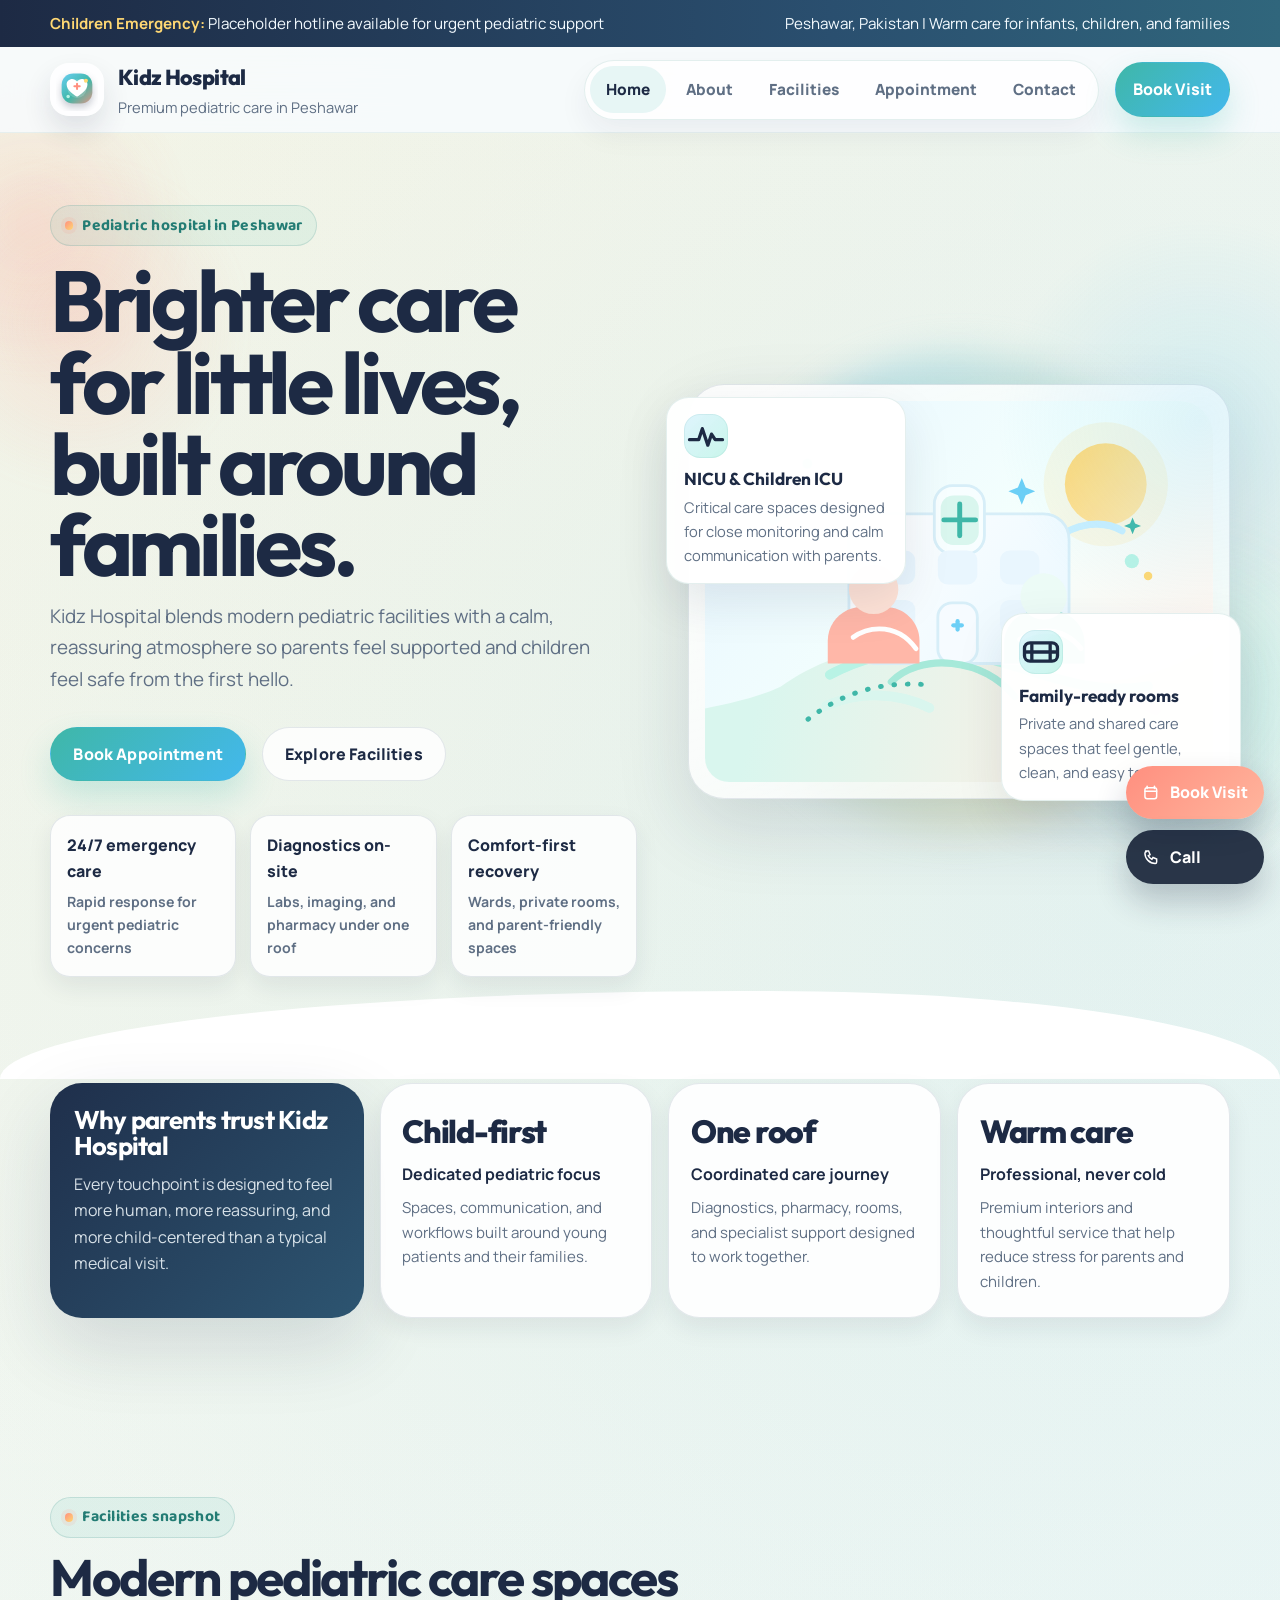
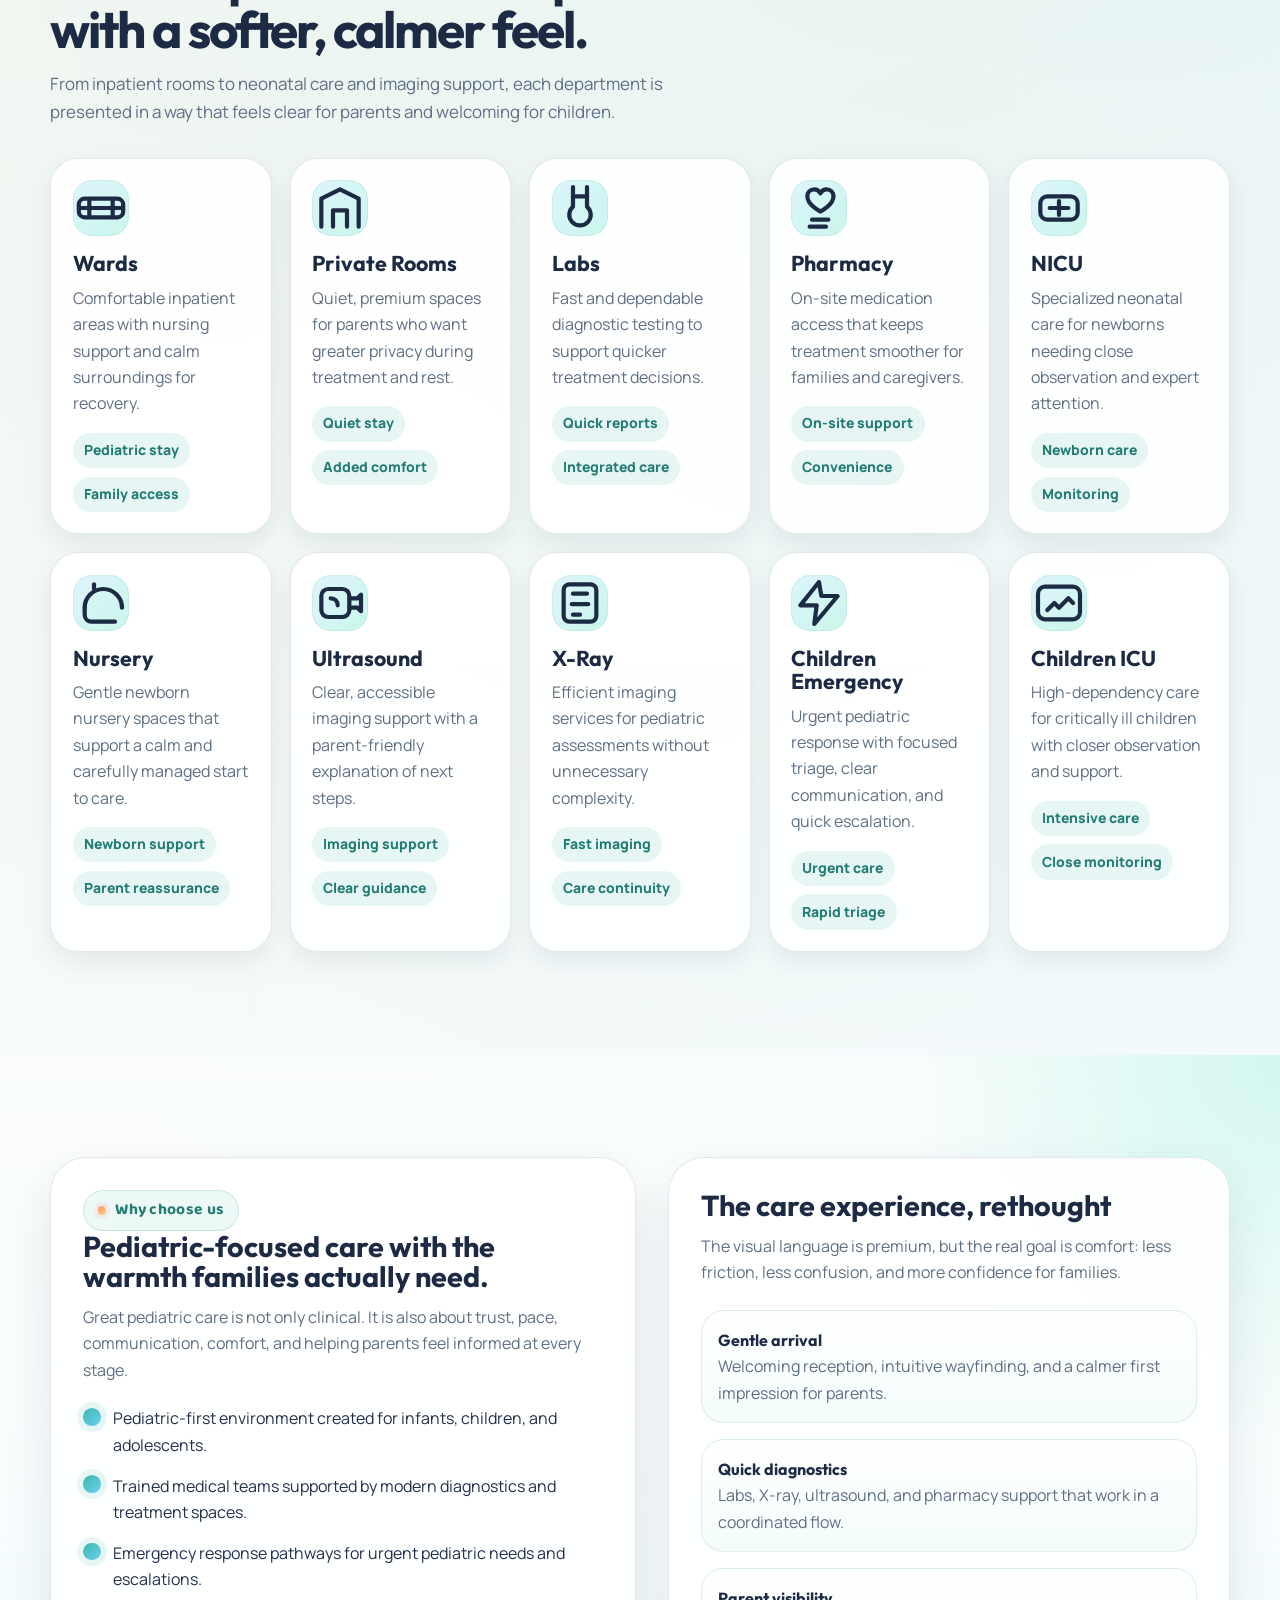
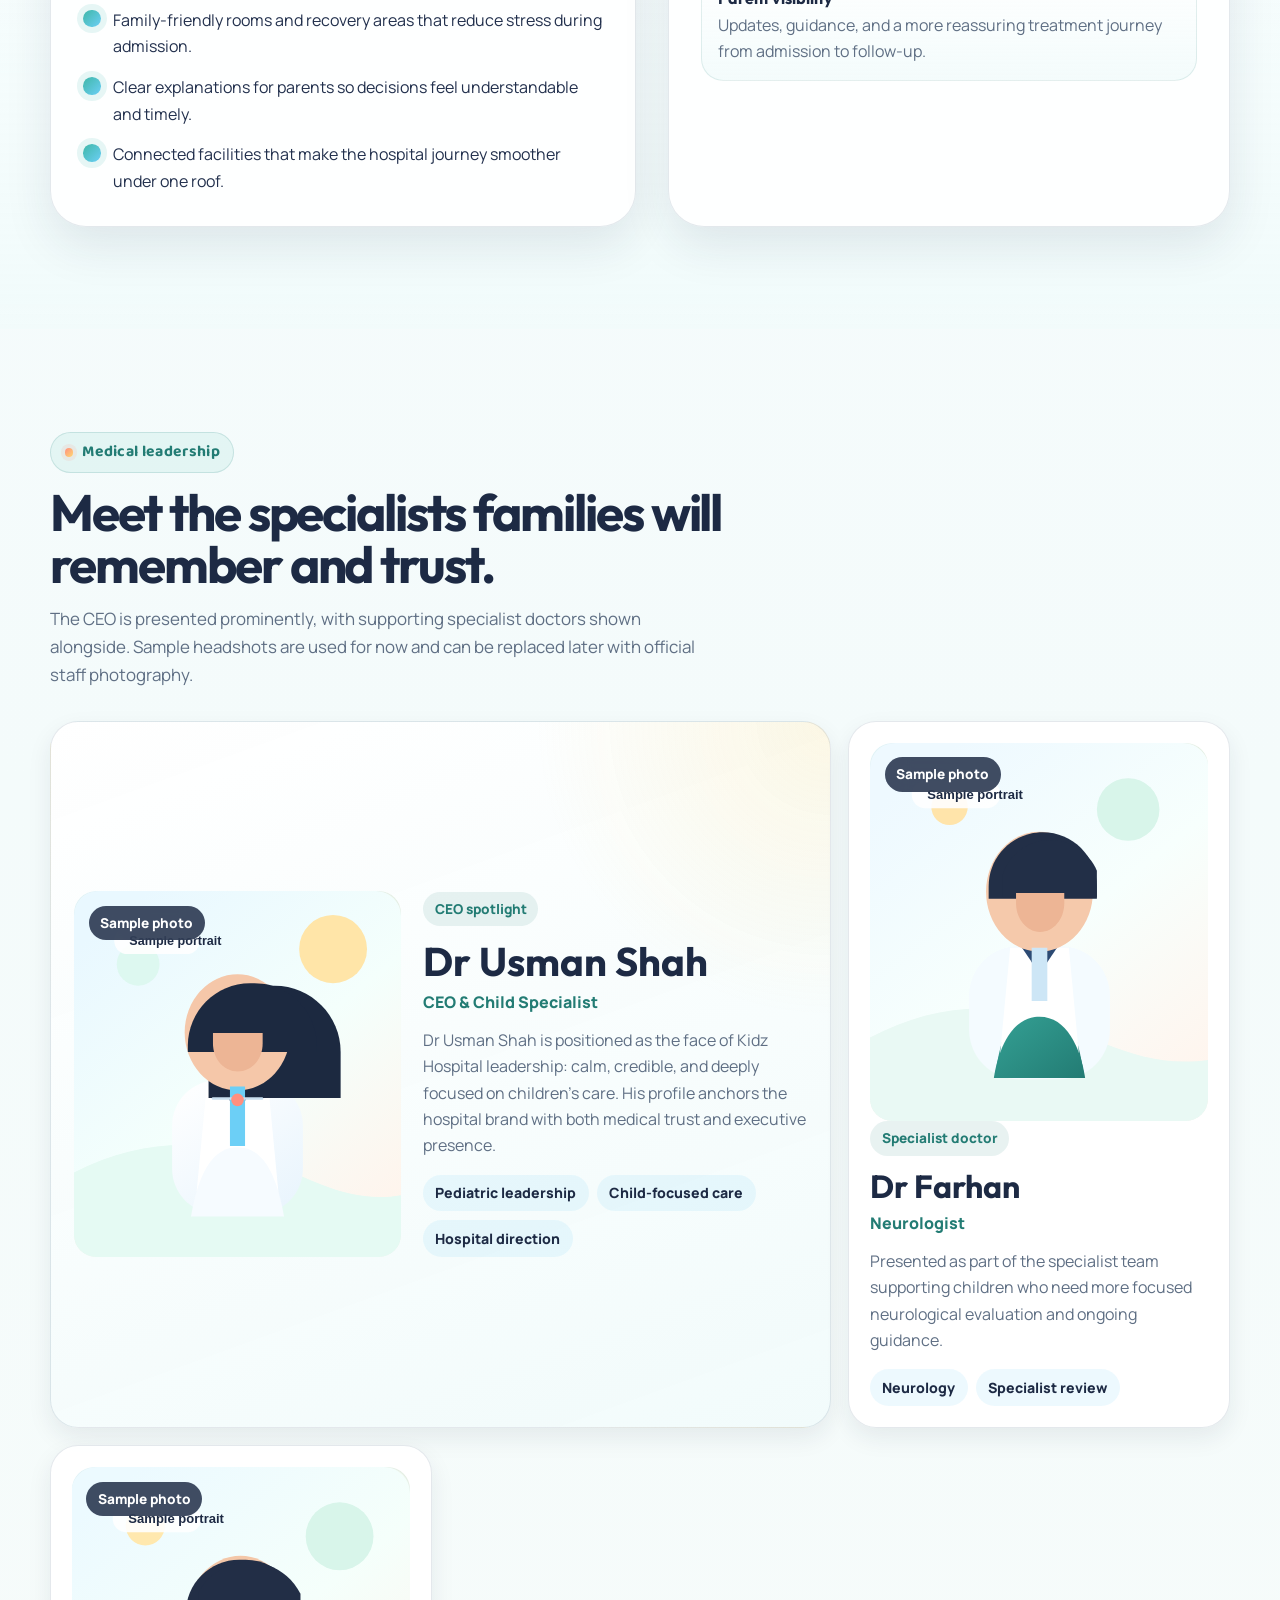
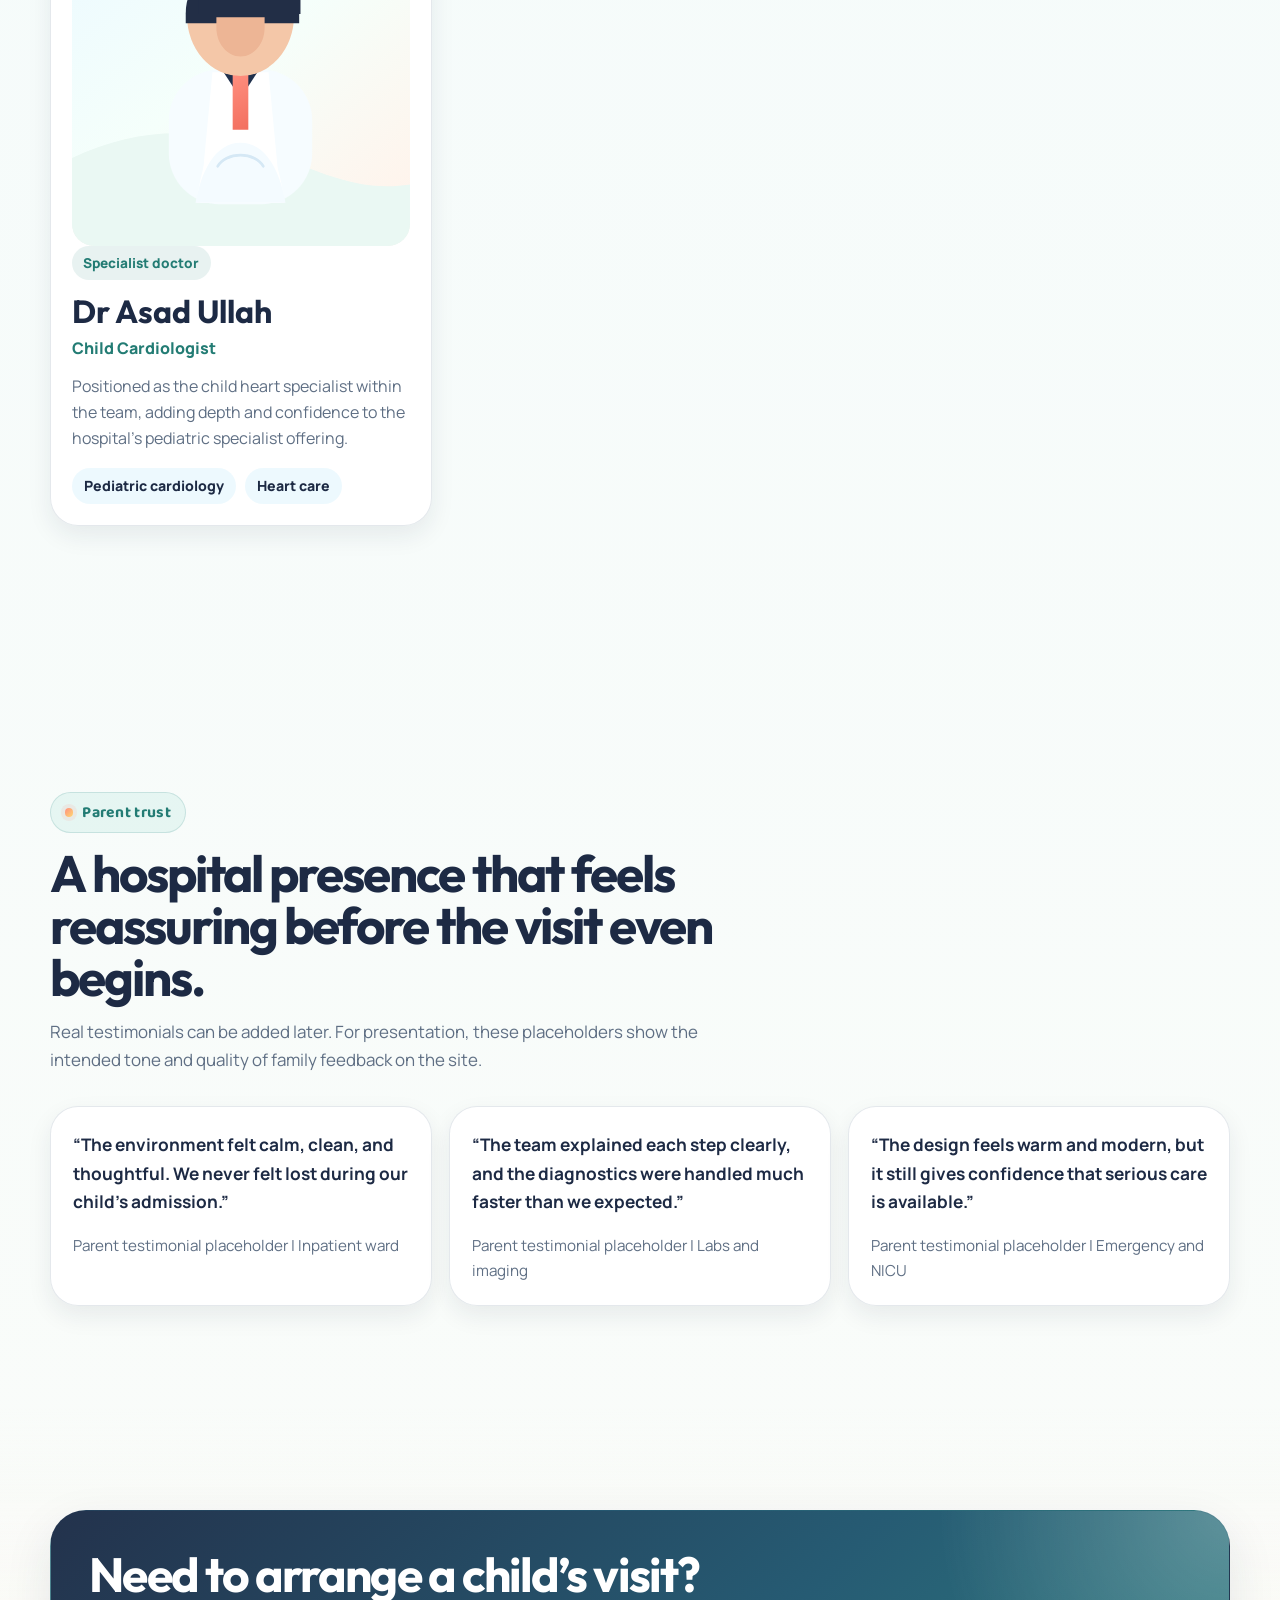
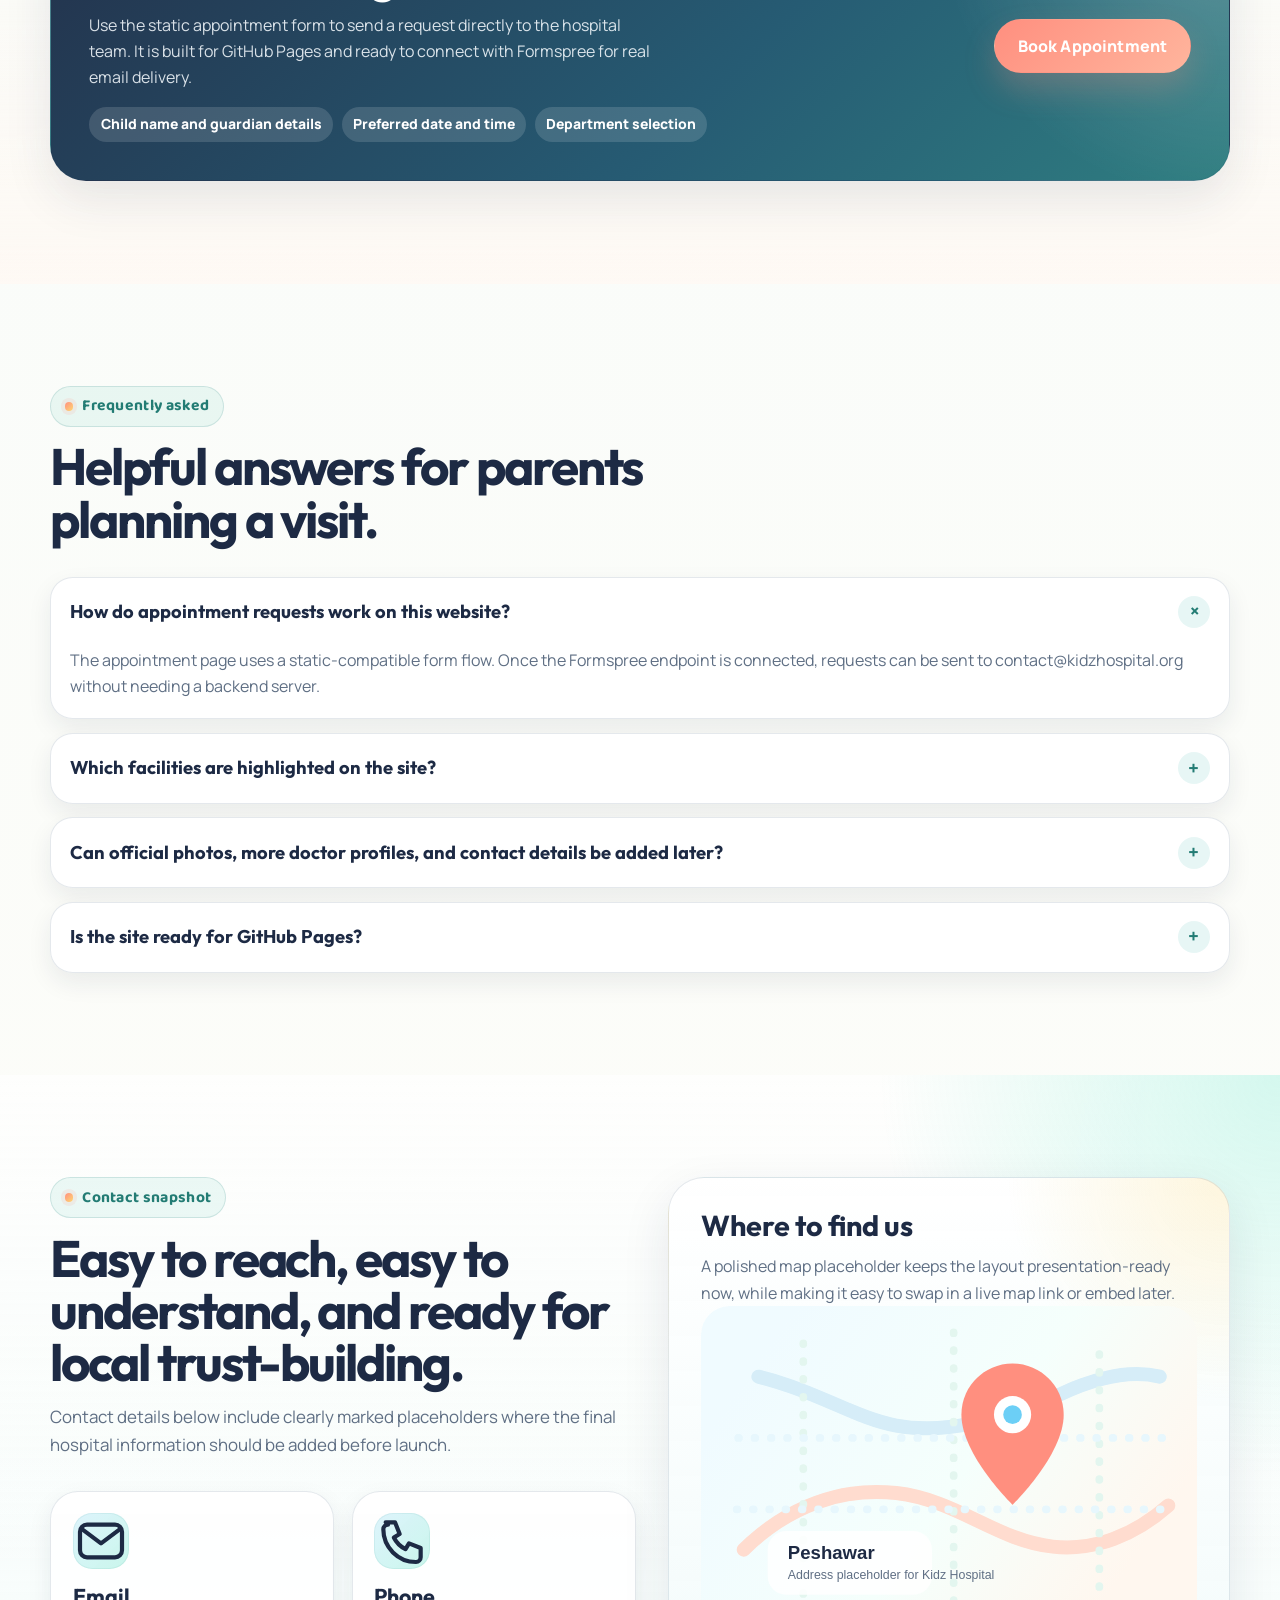
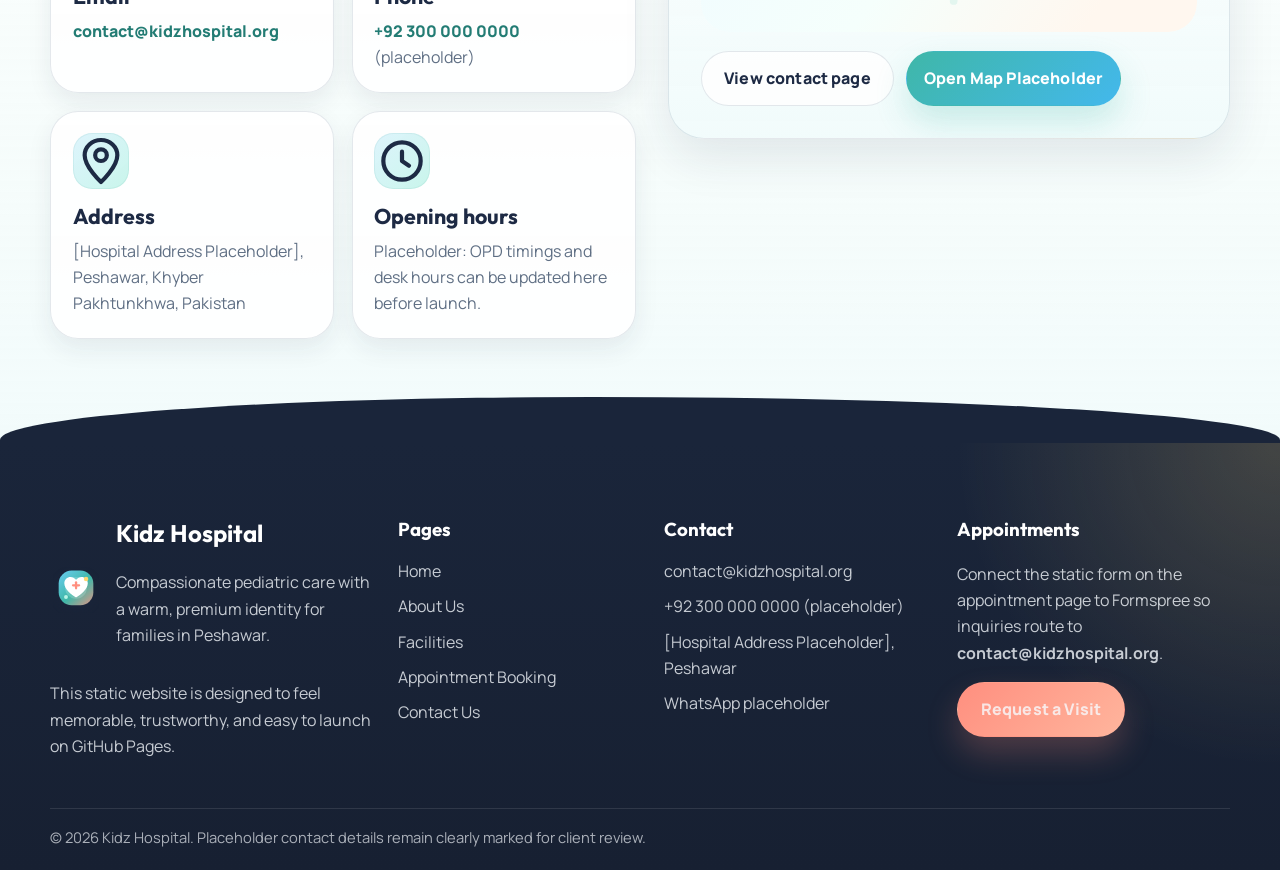
==== index.html @ 70ab3661 "Build Kidz Hospital static website" ====
<!DOCTYPE html>
<html lang="en">
  <head>
    <meta charset="utf-8">
    <meta name="viewport" content="width=device-width, initial-scale=1">
    <title>Kidz Hospital | Pediatric Hospital in Peshawar</title>
    <meta
      name="description"
      content="Kidz Hospital is a premium pediatric hospital website concept for Peshawar, Pakistan, featuring child-friendly facilities, diagnostics, NICU, emergency care, and a static appointment booking flow."
    >
    <meta
      name="keywords"
      content="pediatric hospital Peshawar, children's hospital Pakistan, NICU Peshawar, child emergency hospital, Kidz Hospital"
    >
    <meta property="og:title" content="Kidz Hospital | Pediatric Hospital in Peshawar">
    <meta
      property="og:description"
      content="Warm, reassuring pediatric care for infants, children, and families in Peshawar."
    >
    <meta property="og:type" content="website">
    <meta property="og:url" content="https://kidzhospital.org/">
    <meta property="og:image" content="https://kidzhospital.org/images/branding/og-cover.svg">
    <meta name="twitter:card" content="summary_large_image">
    <meta name="twitter:title" content="Kidz Hospital | Pediatric Hospital in Peshawar">
    <meta
      name="twitter:description"
      content="A premium, child-centered hospital website designed for families in Peshawar."
    >
    <meta name="twitter:image" content="https://kidzhospital.org/images/branding/og-cover.svg">
    <meta name="theme-color" content="#3fb7a8">
    <link rel="canonical" href="https://kidzhospital.org/">
    <link rel="icon" href="images/branding/favicon.svg" type="image/svg+xml">
    <link rel="preconnect" href="https://fonts.googleapis.com">
    <link rel="preconnect" href="https://fonts.gstatic.com" crossorigin>
    <link
      href="https://fonts.googleapis.com/css2?family=Baloo+2:wght@600;700&family=Manrope:wght@400;500;600;700;800&family=Outfit:wght@400;500;600;700;800&display=swap"
      rel="stylesheet"
    >
    <script>document.documentElement.classList.add('js-ready');</script>
    <link rel="stylesheet" href="css/styles.css">
    <script type="application/ld+json">
      {
        "@context": "https://schema.org",
        "@type": "Hospital",
        "name": "Kidz Hospital",
        "url": "https://kidzhospital.org/",
        "email": "contact@kidzhospital.org",
        "telephone": "+92 300 000 0000",
        "description": "Child-centered hospital in Peshawar with pediatric wards, NICU, diagnostics, pharmacy, emergency care, and family-friendly facilities.",
        "address": {
          "@type": "PostalAddress",
          "streetAddress": "[Address Placeholder]",
          "addressLocality": "Peshawar",
          "addressRegion": "Khyber Pakhtunkhwa",
          "addressCountry": "PK"
        },
        "areaServed": "Peshawar",
        "medicalSpecialty": [
          "Pediatrics",
          "Neonatal care",
          "Children emergency care",
          "Diagnostic imaging"
        ]
      }
    </script>
  </head>
  <body data-page="home">
    <a class="skip-link" href="#main-content">Skip to content</a>

    <div class="topbar">
      <div class="container">
        <div>
          <strong>Children Emergency:</strong>
          Placeholder hotline available for urgent pediatric support
        </div>
        <div>Peshawar, Pakistan | Warm care for infants, children, and families</div>
      </div>
    </div>

    <header class="site-header">
      <div class="container nav-wrap">
        <a class="brand" href="index.html" aria-label="Kidz Hospital home">
          <img class="brand-mark" src="images/branding/brand-mark.svg" alt="Kidz Hospital logo">
          <span class="brand-text">
            <span class="brand-title">Kidz Hospital</span>
            <span class="brand-subtitle">Premium pediatric care in Peshawar</span>
          </span>
        </a>

        <button class="nav-toggle" type="button" aria-expanded="false" aria-controls="site-nav" aria-label="Toggle navigation">
          <svg viewBox="0 0 24 24" fill="none" stroke="currentColor" stroke-width="2.2" stroke-linecap="round">
            <path d="M4 7H20"></path>
            <path d="M4 12H20"></path>
            <path d="M4 17H20"></path>
          </svg>
        </button>

        <nav class="site-nav" id="site-nav" aria-label="Primary navigation">
          <a href="index.html" aria-current="page">Home</a>
          <a href="about.html">About</a>
          <a href="facilities.html">Facilities</a>
          <a href="appointment.html">Appointment</a>
          <a href="contact.html">Contact</a>
        </nav>

        <a class="button button--small nav-cta" href="appointment.html">Book Visit</a>
      </div>
    </header>

    <main id="main-content">
      <section class="hero">
        <div class="container hero-grid">
          <div class="hero-copy reveal">
            <span class="eyebrow">Pediatric hospital in Peshawar</span>
            <h1 class="hero-title">Brighter care for little lives, built around families.</h1>
            <p class="hero-lead">
              Kidz Hospital blends modern pediatric facilities with a calm, reassuring atmosphere so
              parents feel supported and children feel safe from the first hello.
            </p>

            <div class="hero-actions">
              <a class="button" href="appointment.html">Book Appointment</a>
              <a class="button button--ghost" href="facilities.html">Explore Facilities</a>
            </div>

            <ul class="hero-proof" aria-label="Hospital highlights">
              <li>
                24/7 emergency care
                <small>Rapid response for urgent pediatric concerns</small>
              </li>
              <li>
                Diagnostics on-site
                <small>Labs, imaging, and pharmacy under one roof</small>
              </li>
              <li>
                Comfort-first recovery
                <small>Wards, private rooms, and parent-friendly spaces</small>
              </li>
            </ul>
          </div>

          <div class="hero-visual reveal">
            <div class="hero-glow" aria-hidden="true"></div>
            <div class="hero-frame card card--glass">
              <img
                src="images/illustrations/hero-scene.svg"
                alt="Illustrated pediatric hospital campus with child-friendly care spaces"
              >
            </div>

            <article class="floating-card floating-card--top">
              <div class="floating-card__icon" aria-hidden="true">
                <svg viewBox="0 0 24 24" fill="none" stroke="currentColor" stroke-width="1.8" stroke-linecap="round" stroke-linejoin="round">
                  <path d="M3 14H8L10 8L13 17L15 11L17 14H21"></path>
                </svg>
              </div>
              <strong>NICU &amp; Children ICU</strong>
              <p>Critical care spaces designed for close monitoring and calm communication with parents.</p>
            </article>

            <article class="floating-card floating-card--bottom">
              <div class="floating-card__icon" aria-hidden="true">
                <svg viewBox="0 0 24 24" fill="none" stroke="currentColor" stroke-width="1.8" stroke-linecap="round" stroke-linejoin="round">
                  <path d="M4 12H20"></path>
                  <path d="M7 8V16"></path>
                  <path d="M17 8V16"></path>
                  <rect x="3" y="7" width="18" height="10" rx="3"></rect>
                </svg>
              </div>
              <strong>Family-ready rooms</strong>
              <p>Private and shared care spaces that feel gentle, clean, and easy to navigate.</p>
            </article>
          </div>
        </div>
        <div class="hero-curve" aria-hidden="true"></div>
      </section>

      <section class="section section--tight">
        <div class="container intro-strip">
          <article class="intro-card reveal">
            <h2>Why parents trust Kidz Hospital</h2>
            <p>
              Every touchpoint is designed to feel more human, more reassuring, and more child-centered
              than a typical medical visit.
            </p>
          </article>

          <article class="metric-card reveal">
            <span>Child-first</span>
            <strong>Dedicated pediatric focus</strong>
            <p>Spaces, communication, and workflows built around young patients and their families.</p>
          </article>

          <article class="metric-card reveal">
            <span>One roof</span>
            <strong>Coordinated care journey</strong>
            <p>Diagnostics, pharmacy, rooms, and specialist support designed to work together.</p>
          </article>

          <article class="metric-card reveal">
            <span>Warm care</span>
            <strong>Professional, never cold</strong>
            <p>Premium interiors and thoughtful service that help reduce stress for parents and children.</p>
          </article>
        </div>
      </section>

      <section class="section">
        <div class="container">
          <div class="section-header reveal">
            <span class="eyebrow">Facilities snapshot</span>
            <h2 class="section-title">Modern pediatric care spaces with a softer, calmer feel.</h2>
            <p class="section-lead">
              From inpatient rooms to neonatal care and imaging support, each department is presented in
              a way that feels clear for parents and welcoming for children.
            </p>
          </div>

          <div class="facility-grid">
            <article class="facility-card reveal">
              <div class="icon-badge" aria-hidden="true">
                <svg viewBox="0 0 24 24" fill="none" stroke="currentColor" stroke-width="1.8" stroke-linecap="round" stroke-linejoin="round">
                  <path d="M3 12H21"></path>
                  <path d="M7 9V15"></path>
                  <path d="M17 9V15"></path>
                  <rect x="2.5" y="8" width="19" height="8" rx="2.5"></rect>
                </svg>
              </div>
              <h3>Wards</h3>
              <p>Comfortable inpatient areas with nursing support and calm surroundings for recovery.</p>
              <div class="tag-row">
                <span class="tag">Pediatric stay</span>
                <span class="tag">Family access</span>
              </div>
            </article>

            <article class="facility-card reveal">
              <div class="icon-badge" aria-hidden="true">
                <svg viewBox="0 0 24 24" fill="none" stroke="currentColor" stroke-width="1.8" stroke-linecap="round" stroke-linejoin="round">
                  <path d="M4 20V8L12 4L20 8V20"></path>
                  <path d="M9 20V13H15V20"></path>
                </svg>
              </div>
              <h3>Private Rooms</h3>
              <p>Quiet, premium spaces for parents who want greater privacy during treatment and rest.</p>
              <div class="tag-row">
                <span class="tag">Quiet stay</span>
                <span class="tag">Added comfort</span>
              </div>
            </article>

            <article class="facility-card reveal">
              <div class="icon-badge" aria-hidden="true">
                <svg viewBox="0 0 24 24" fill="none" stroke="currentColor" stroke-width="1.8" stroke-linecap="round" stroke-linejoin="round">
                  <path d="M9 3V11.4A4.6 4.6 0 1 0 15 11.4V3"></path>
                  <path d="M9 7H15"></path>
                </svg>
              </div>
              <h3>Labs</h3>
              <p>Fast and dependable diagnostic testing to support quicker treatment decisions.</p>
              <div class="tag-row">
                <span class="tag">Quick reports</span>
                <span class="tag">Integrated care</span>
              </div>
            </article>

            <article class="facility-card reveal">
              <div class="icon-badge" aria-hidden="true">
                <svg viewBox="0 0 24 24" fill="none" stroke="currentColor" stroke-width="1.8" stroke-linecap="round" stroke-linejoin="round">
                  <path d="M7 7C7 5.3 8.3 4 10 4C11.2 4 12.1 4.7 12.6 5.7C13.1 4.7 14 4 15.2 4C16.9 4 18.2 5.3 18.2 7C18.2 10.8 12.6 13.5 12.6 13.5C12.6 13.5 7 10.8 7 7Z"></path>
                  <path d="M9 17H16"></path>
                  <path d="M8 20H15"></path>
                </svg>
              </div>
              <h3>Pharmacy</h3>
              <p>On-site medication access that keeps treatment smoother for families and caregivers.</p>
              <div class="tag-row">
                <span class="tag">On-site support</span>
                <span class="tag">Convenience</span>
              </div>
            </article>

            <article class="facility-card reveal">
              <div class="icon-badge" aria-hidden="true">
                <svg viewBox="0 0 24 24" fill="none" stroke="currentColor" stroke-width="1.8" stroke-linecap="round" stroke-linejoin="round">
                  <rect x="4" y="7" width="16" height="10" rx="3"></rect>
                  <path d="M8 12H16"></path>
                  <path d="M12 9V15"></path>
                </svg>
              </div>
              <h3>NICU</h3>
              <p>Specialized neonatal care for newborns needing close observation and expert attention.</p>
              <div class="tag-row">
                <span class="tag">Newborn care</span>
                <span class="tag">Monitoring</span>
              </div>
            </article>

            <article class="facility-card reveal">
              <div class="icon-badge" aria-hidden="true">
                <svg viewBox="0 0 24 24" fill="none" stroke="currentColor" stroke-width="1.8" stroke-linecap="round" stroke-linejoin="round">
                  <path d="M5 14C5 9.6 8.6 6 13 6C17.4 6 21 9.6 21 14"></path>
                  <path d="M5 14V17C5 18.7 6.3 20 8 20H18"></path>
                  <path d="M9 6V4"></path>
                </svg>
              </div>
              <h3>Nursery</h3>
              <p>Gentle newborn nursery spaces that support a calm and carefully managed start to care.</p>
              <div class="tag-row">
                <span class="tag">Newborn support</span>
                <span class="tag">Parent reassurance</span>
              </div>
            </article>

            <article class="facility-card reveal">
              <div class="icon-badge" aria-hidden="true">
                <svg viewBox="0 0 24 24" fill="none" stroke="currentColor" stroke-width="1.8" stroke-linecap="round" stroke-linejoin="round">
                  <rect x="4" y="6" width="12" height="12" rx="3"></rect>
                  <path d="M16 10H19.5L21 8.5V15.5L19.5 14H16"></path>
                  <path d="M8 10C9.8 10 11 11.2 11 13"></path>
                </svg>
              </div>
              <h3>Ultrasound</h3>
              <p>Clear, accessible imaging support with a parent-friendly explanation of next steps.</p>
              <div class="tag-row">
                <span class="tag">Imaging support</span>
                <span class="tag">Clear guidance</span>
              </div>
            </article>

            <article class="facility-card reveal">
              <div class="icon-badge" aria-hidden="true">
                <svg viewBox="0 0 24 24" fill="none" stroke="currentColor" stroke-width="1.8" stroke-linecap="round" stroke-linejoin="round">
                  <rect x="5" y="4" width="14" height="16" rx="2.5"></rect>
                  <path d="M9 8H15"></path>
                  <path d="M8.5 12.5H15.5"></path>
                  <path d="M9 17H12"></path>
                </svg>
              </div>
              <h3>X-Ray</h3>
              <p>Efficient imaging services for pediatric assessments without unnecessary complexity.</p>
              <div class="tag-row">
                <span class="tag">Fast imaging</span>
                <span class="tag">Care continuity</span>
              </div>
            </article>

            <article class="facility-card reveal">
              <div class="icon-badge" aria-hidden="true">
                <svg viewBox="0 0 24 24" fill="none" stroke="currentColor" stroke-width="1.8" stroke-linecap="round" stroke-linejoin="round">
                  <path d="M12 3L4 13H11L10 21L20 9H13L12 3Z"></path>
                </svg>
              </div>
              <h3>Children Emergency</h3>
              <p>Urgent pediatric response with focused triage, clear communication, and quick escalation.</p>
              <div class="tag-row">
                <span class="tag">Urgent care</span>
                <span class="tag">Rapid triage</span>
              </div>
            </article>

            <article class="facility-card reveal">
              <div class="icon-badge" aria-hidden="true">
                <svg viewBox="0 0 24 24" fill="none" stroke="currentColor" stroke-width="1.8" stroke-linecap="round" stroke-linejoin="round">
                  <rect x="3" y="5" width="18" height="14" rx="3"></rect>
                  <path d="M7 15L10 12L12 14L16 10L18 12"></path>
                </svg>
              </div>
              <h3>Children ICU</h3>
              <p>High-dependency care for critically ill children with closer observation and support.</p>
              <div class="tag-row">
                <span class="tag">Intensive care</span>
                <span class="tag">Close monitoring</span>
              </div>
            </article>
          </div>
        </div>
      </section>

      <section class="section section--mint">
        <div class="container split-grid">
          <article class="feature-panel reveal">
            <span class="eyebrow">Why choose us</span>
            <h2>Pediatric-focused care with the warmth families actually need.</h2>
            <p>
              Great pediatric care is not only clinical. It is also about trust, pace, communication,
              comfort, and helping parents feel informed at every stage.
            </p>

            <ul class="check-list">
              <li>Pediatric-first environment created for infants, children, and adolescents.</li>
              <li>Trained medical teams supported by modern diagnostics and treatment spaces.</li>
              <li>Emergency response pathways for urgent pediatric needs and escalations.</li>
              <li>Family-friendly rooms and recovery areas that reduce stress during admission.</li>
              <li>Clear explanations for parents so decisions feel understandable and timely.</li>
              <li>Connected facilities that make the hospital journey smoother under one roof.</li>
            </ul>
          </article>

          <aside class="aside-panel reveal">
            <h2>The care experience, rethought</h2>
            <p>
              The visual language is premium, but the real goal is comfort: less friction, less confusion,
              and more confidence for families.
            </p>

            <div class="stack-note">
              <article class="mini-card">
                <strong>Gentle arrival</strong>
                <p>Welcoming reception, intuitive wayfinding, and a calmer first impression for parents.</p>
              </article>
              <article class="mini-card">
                <strong>Quick diagnostics</strong>
                <p>Labs, X-ray, ultrasound, and pharmacy support that work in a coordinated flow.</p>
              </article>
              <article class="mini-card">
                <strong>Parent visibility</strong>
                <p>Updates, guidance, and a more reassuring treatment journey from admission to follow-up.</p>
              </article>
            </div>
          </aside>
        </div>
      </section>

      <section class="section">
        <div class="container">
          <div class="section-header reveal">
            <span class="eyebrow">Medical leadership</span>
            <h2 class="section-title">Meet the specialists families will remember and trust.</h2>
            <p class="section-lead">
              The CEO is presented prominently, with supporting specialist doctors shown alongside. Sample
              headshots are used for now and can be replaced later with official staff photography.
            </p>
          </div>

          <div class="doctor-grid">
            <article class="doctor-card doctor-card--featured reveal">
              <div class="doctor-photo-wrap">
                <span class="doctor-sample">Sample photo</span>
                <img
                  class="doctor-photo"
                  src="images/doctors/doctor-usman.svg"
                  alt="Sample portrait placeholder for Dr Usman Shah"
                >
              </div>
              <div class="doctor-copy">
                <span class="doctor-badge">CEO spotlight</span>
                <h3>Dr Usman Shah</h3>
                <span class="doctor-role">CEO &amp; Child Specialist</span>
                <p>
                  Dr Usman Shah is positioned as the face of Kidz Hospital leadership: calm, credible, and
                  deeply focused on children’s care. His profile anchors the hospital brand with both medical
                  trust and executive presence.
                </p>
                <div class="doctor-meta">
                  <span>Pediatric leadership</span>
                  <span>Child-focused care</span>
                  <span>Hospital direction</span>
                </div>
              </div>
            </article>

            <article class="doctor-card reveal">
              <div class="doctor-photo-wrap">
                <span class="doctor-sample">Sample photo</span>
                <img
                  class="doctor-photo"
                  src="images/doctors/doctor-farhan.svg"
                  alt="Sample portrait placeholder for Dr Farhan"
                >
              </div>
              <div class="doctor-copy">
                <span class="doctor-badge">Specialist doctor</span>
                <h3>Dr Farhan</h3>
                <span class="doctor-role">Neurologist</span>
                <p>
                  Presented as part of the specialist team supporting children who need more focused neurological
                  evaluation and ongoing guidance.
                </p>
                <div class="doctor-meta">
                  <span>Neurology</span>
                  <span>Specialist review</span>
                </div>
              </div>
            </article>

            <article class="doctor-card reveal">
              <div class="doctor-photo-wrap">
                <span class="doctor-sample">Sample photo</span>
                <img
                  class="doctor-photo"
                  src="images/doctors/doctor-asad.svg"
                  alt="Sample portrait placeholder for Dr Asad Ullah"
                >
              </div>
              <div class="doctor-copy">
                <span class="doctor-badge">Specialist doctor</span>
                <h3>Dr Asad Ullah</h3>
                <span class="doctor-role">Child Cardiologist</span>
                <p>
                  Positioned as the child heart specialist within the team, adding depth and confidence to the
                  hospital’s pediatric specialist offering.
                </p>
                <div class="doctor-meta">
                  <span>Pediatric cardiology</span>
                  <span>Heart care</span>
                </div>
              </div>
            </article>
          </div>

          <p class="doctor-note reveal">
            Official staff photos can replace these sample portraits at any time by swapping the files inside
            <code>images/doctors/</code>.
          </p>
        </div>
      </section>

      <section class="section">
        <div class="container">
          <div class="section-header reveal">
            <span class="eyebrow">Parent trust</span>
            <h2 class="section-title">A hospital presence that feels reassuring before the visit even begins.</h2>
            <p class="section-lead">
              Real testimonials can be added later. For presentation, these placeholders show the intended
              tone and quality of family feedback on the site.
            </p>
          </div>

          <div class="testimonial-grid">
            <article class="testimonial-card reveal">
              <blockquote>
                “The environment felt calm, clean, and thoughtful. We never felt lost during our child’s
                admission.”
              </blockquote>
              <footer>Parent testimonial placeholder | Inpatient ward</footer>
            </article>

            <article class="testimonial-card reveal">
              <blockquote>
                “The team explained each step clearly, and the diagnostics were handled much faster than we expected.”
              </blockquote>
              <footer>Parent testimonial placeholder | Labs and imaging</footer>
            </article>

            <article class="testimonial-card reveal">
              <blockquote>
                “The design feels warm and modern, but it still gives confidence that serious care is available.”
              </blockquote>
              <footer>Parent testimonial placeholder | Emergency and NICU</footer>
            </article>
          </div>
        </div>
      </section>

      <section class="section section--soft">
        <div class="container">
          <div class="cta-band reveal">
            <div class="cta-band__grid">
              <div>
                <h2>Need to arrange a child’s visit?</h2>
                <p>
                  Use the static appointment form to send a request directly to the hospital team. It is built
                  for GitHub Pages and ready to connect with Formspree for real email delivery.
                </p>
                <div class="pill-list">
                  <span class="pill">Child name and guardian details</span>
                  <span class="pill">Preferred date and time</span>
                  <span class="pill">Department selection</span>
                </div>
              </div>
              <div>
                <a class="button button--secondary" href="appointment.html">Book Appointment</a>
              </div>
            </div>
          </div>
        </div>
      </section>

      <section class="section">
        <div class="container">
          <div class="section-header reveal">
            <span class="eyebrow">Frequently asked</span>
            <h2 class="section-title">Helpful answers for parents planning a visit.</h2>
          </div>

          <div class="faq-list">
            <article class="faq-item is-open reveal">
              <button class="faq-question" type="button" aria-expanded="true" aria-controls="faq-home-1">
                <span>How do appointment requests work on this website?</span>
                <span aria-hidden="true">+</span>
              </button>
              <div class="faq-content" id="faq-home-1">
                <div class="faq-answer">
                  <p>
                    The appointment page uses a static-compatible form flow. Once the Formspree endpoint is
                    connected, requests can be sent to <a href="mailto:contact@kidzhospital.org">contact@kidzhospital.org</a>
                    without needing a backend server.
                  </p>
                </div>
              </div>
            </article>

            <article class="faq-item reveal">
              <button class="faq-question" type="button" aria-expanded="false" aria-controls="faq-home-2">
                <span>Which facilities are highlighted on the site?</span>
                <span aria-hidden="true">+</span>
              </button>
              <div class="faq-content" id="faq-home-2">
                <div class="faq-answer">
                  <p>
                    The website clearly presents wards, private rooms, labs, pharmacy, NICU, nursery,
                    ultrasound, X-ray, children emergency, and children ICU with visually rich cards.
                  </p>
                </div>
              </div>
            </article>

            <article class="faq-item reveal">
              <button class="faq-question" type="button" aria-expanded="false" aria-controls="faq-home-3">
                <span>Can official photos, more doctor profiles, and contact details be added later?</span>
                <span aria-hidden="true">+</span>
              </button>
              <div class="faq-content" id="faq-home-3">
                <div class="faq-answer">
                  <p>
                    Yes. Sample doctor portraits and placeholder details are easy to replace with official
                    headshots, verified contact information, full doctor bios, and family reviews during launch.
                  </p>
                </div>
              </div>
            </article>

            <article class="faq-item reveal">
              <button class="faq-question" type="button" aria-expanded="false" aria-controls="faq-home-4">
                <span>Is the site ready for GitHub Pages?</span>
                <span aria-hidden="true">+</span>
              </button>
              <div class="faq-content" id="faq-home-4">
                <div class="faq-answer">
                  <p>
                    Yes. The project uses plain HTML, CSS, JavaScript, relative asset paths, a `.nojekyll`
                    file, and a README with deployment steps for static hosting.
                  </p>
                </div>
              </div>
            </article>
          </div>
        </div>
      </section>

      <section class="section section--mint">
        <div class="container contact-layout">
          <div>
            <div class="section-header reveal">
              <span class="eyebrow">Contact snapshot</span>
              <h2 class="section-title">Easy to reach, easy to understand, and ready for local trust-building.</h2>
              <p class="section-lead">
                Contact details below include clearly marked placeholders where the final hospital information
                should be added before launch.
              </p>
            </div>

            <div class="contact-grid">
              <article class="contact-card reveal">
                <div class="contact-card__icon" aria-hidden="true">
                  <svg viewBox="0 0 24 24" fill="none" stroke="currentColor" stroke-width="1.8" stroke-linecap="round" stroke-linejoin="round">
                    <path d="M4 7L12 13L20 7"></path>
                    <rect x="3" y="5" width="18" height="14" rx="3"></rect>
                  </svg>
                </div>
                <h3>Email</h3>
                <p><a href="mailto:contact@kidzhospital.org">contact@kidzhospital.org</a></p>
              </article>

              <article class="contact-card reveal">
                <div class="contact-card__icon" aria-hidden="true">
                  <svg viewBox="0 0 24 24" fill="none" stroke="currentColor" stroke-width="1.8" stroke-linecap="round" stroke-linejoin="round">
                    <path d="M5 4H9L11 9L8.5 10.5C9.7 12.9 11.1 14.3 13.5 15.5L15 13L20 15V19C20 20.1 19.1 21 18 21C10.3 21 4 14.7 4 7C4 5.9 4.9 5 6 5"></path>
                  </svg>
                </div>
                <h3>Phone</h3>
                <p><a href="tel:+923000000000">+92 300 000 0000</a> <span class="contact-card__meta">(placeholder)</span></p>
              </article>

              <article class="contact-card reveal">
                <div class="contact-card__icon" aria-hidden="true">
                  <svg viewBox="0 0 24 24" fill="none" stroke="currentColor" stroke-width="1.8" stroke-linecap="round" stroke-linejoin="round">
                    <path d="M12 21C12 21 19 14.5 19 9.5C19 5.9 15.9 3 12 3C8.1 3 5 5.9 5 9.5C5 14.5 12 21 12 21Z"></path>
                    <circle cx="12" cy="9.5" r="2.5"></circle>
                  </svg>
                </div>
                <h3>Address</h3>
                <p>[Hospital Address Placeholder], Peshawar, Khyber Pakhtunkhwa, Pakistan</p>
              </article>

              <article class="contact-card reveal">
                <div class="contact-card__icon" aria-hidden="true">
                  <svg viewBox="0 0 24 24" fill="none" stroke="currentColor" stroke-width="1.8" stroke-linecap="round" stroke-linejoin="round">
                    <circle cx="12" cy="12" r="8"></circle>
                    <path d="M12 8V12L15 14"></path>
                  </svg>
                </div>
                <h3>Opening hours</h3>
                <p>Placeholder: OPD timings and desk hours can be updated here before launch.</p>
              </article>
            </div>
          </div>

          <aside class="map-card reveal">
            <h2>Where to find us</h2>
            <p>
              A polished map placeholder keeps the layout presentation-ready now, while making it easy to swap
              in a live map link or embed later.
            </p>
            <img src="images/illustrations/contact-map.svg" alt="Stylized map placeholder showing Kidz Hospital in Peshawar">
            <div class="map-card__actions">
              <a class="button button--ghost" href="contact.html">View contact page</a>
              <a
                class="button button--small"
                href="https://maps.google.com/?q=Peshawar,Pakistan"
                target="_blank"
                rel="noopener"
              >Open Map Placeholder</a>
            </div>
          </aside>
        </div>
      </section>
    </main>

    <footer class="site-footer">
      <div class="container footer-grid">
        <section class="footer-block">
          <div class="footer-brand">
            <img src="images/branding/brand-mark.svg" alt="Kidz Hospital logo">
            <div>
              <h2>Kidz Hospital</h2>
              <p>Compassionate pediatric care with a warm, premium identity for families in Peshawar.</p>
            </div>
          </div>
          <p>
            This static website is designed to feel memorable, trustworthy, and easy to launch on GitHub Pages.
          </p>
        </section>

        <section class="footer-block">
          <h3>Pages</h3>
          <ul>
            <li><a href="index.html">Home</a></li>
            <li><a href="about.html">About Us</a></li>
            <li><a href="facilities.html">Facilities</a></li>
            <li><a href="appointment.html">Appointment Booking</a></li>
            <li><a href="contact.html">Contact Us</a></li>
          </ul>
        </section>

        <section class="footer-block">
          <h3>Contact</h3>
          <ul>
            <li><a href="mailto:contact@kidzhospital.org">contact@kidzhospital.org</a></li>
            <li><a href="tel:+923000000000">+92 300 000 0000</a> <span>(placeholder)</span></li>
            <li>[Hospital Address Placeholder], Peshawar</li>
            <li><a href="https://wa.me/9230000000000" target="_blank" rel="noopener">WhatsApp placeholder</a></li>
          </ul>
        </section>

        <section class="footer-block">
          <h3>Appointments</h3>
          <p>
            Connect the static form on the appointment page to Formspree so inquiries route to
            <strong>contact@kidzhospital.org</strong>.
          </p>
          <div class="footer-cta">
            <a class="button button--secondary" href="appointment.html">Request a Visit</a>
          </div>
        </section>
      </div>

      <div class="container footer-note">
        © <span class="js-year"></span> Kidz Hospital. Placeholder contact details remain clearly marked for client review.
      </div>
    </footer>

    <div class="quick-actions" aria-label="Quick actions">
      <a class="quick-action quick-action--accent" href="appointment.html">
        <svg viewBox="0 0 24 24" fill="none" stroke="currentColor" stroke-width="2" stroke-linecap="round">
          <path d="M7 3V6"></path>
          <path d="M17 3V6"></path>
          <rect x="4" y="5" width="16" height="15" rx="3"></rect>
          <path d="M4 10H20"></path>
        </svg>
        <span class="quick-action__label">Book Visit</span>
      </a>
      <a class="quick-action" href="tel:+923000000000">
        <svg viewBox="0 0 24 24" fill="none" stroke="currentColor" stroke-width="2" stroke-linecap="round">
          <path d="M5 4H9L11 9L8.5 10.5C9.7 12.9 11.1 14.3 13.5 15.5L15 13L20 15V19C20 20.1 19.1 21 18 21C10.3 21 4 14.7 4 7C4 5.9 4.9 5 6 5"></path>
        </svg>
        <span class="quick-action__label">Call</span>
      </a>
    </div>

    <script src="js/script.js"></script>
  </body>
</html>
---- css/styles.css ----
:root {
  --bg: #f7fbfd;
  --surface: #ffffff;
  --surface-soft: #f1fbfb;
  --surface-warm: #fff8f2;
  --line: rgba(38, 68, 98, 0.12);
  --line-strong: rgba(38, 68, 98, 0.2);
  --navy: #1d2a44;
  --ink: #22304d;
  --muted: #5f6f84;
  --muted-soft: #7d8ba0;
  --sky: #6ccff6;
  --sky-deep: #43b8ec;
  --teal: #3fb7a8;
  --teal-deep: #237c74;
  --mint: #b8f3e5;
  --coral: #ff8f7f;
  --peach: #ffd8ca;
  --sun: #ffd873;
  --lavender: #d9ddff;
  --success: #1e8f60;
  --success-bg: rgba(116, 220, 170, 0.18);
  --warning: #8b5a17;
  --warning-bg: rgba(255, 216, 115, 0.22);
  --error: #a9454f;
  --error-bg: rgba(244, 145, 154, 0.16);
  --shadow-sm: 0 10px 24px rgba(29, 42, 68, 0.08);
  --shadow-md: 0 18px 48px rgba(29, 42, 68, 0.1);
  --shadow-lg: 0 28px 74px rgba(29, 42, 68, 0.14);
  --radius-xs: 14px;
  --radius-sm: 20px;
  --radius-md: 28px;
  --radius-lg: 36px;
  --radius-xl: 48px;
  --container: min(1180px, calc(100% - 2rem));
}

*,
*::before,
*::after {
  box-sizing: border-box;
}

html {
  scroll-behavior: smooth;
}

body {
  margin: 0;
  min-height: 100vh;
  font-family: "Manrope", sans-serif;
  color: var(--ink);
  background:
    radial-gradient(circle at top left, rgba(255, 216, 115, 0.18), transparent 34%),
    radial-gradient(circle at 88% 10%, rgba(108, 207, 246, 0.18), transparent 26%),
    linear-gradient(180deg, #fbfdff 0%, #f4fbfb 45%, #fffdf8 100%);
  line-height: 1.65;
}

body::before,
body::after {
  content: "";
  position: fixed;
  inset: auto;
  pointer-events: none;
  z-index: -2;
  filter: blur(18px);
  opacity: 0.85;
}

body::before {
  top: 4rem;
  left: -8rem;
  width: 20rem;
  height: 20rem;
  border-radius: 50%;
  background: radial-gradient(circle, rgba(255, 143, 127, 0.22), transparent 68%);
}

body::after {
  right: -7rem;
  bottom: 0;
  width: 26rem;
  height: 26rem;
  border-radius: 50%;
  background: radial-gradient(circle, rgba(184, 243, 229, 0.7), transparent 62%);
}

main {
  position: relative;
  overflow: clip;
}

img,
svg {
  display: block;
  max-width: 100%;
}

a {
  color: inherit;
  text-decoration: none;
}

button,
input,
textarea,
select {
  font: inherit;
}

button {
  cursor: pointer;
}

input,
textarea,
select {
  color: var(--ink);
}

textarea {
  resize: vertical;
}

::selection {
  color: #fff;
  background: var(--teal);
}

.skip-link {
  position: absolute;
  left: -999px;
  top: 1rem;
  z-index: 999;
  padding: 0.9rem 1.15rem;
  border-radius: 999px;
  background: var(--navy);
  color: #fff;
  font-weight: 800;
}

.skip-link:focus {
  left: 1rem;
}

.container {
  width: var(--container);
  margin-inline: auto;
}

.eyebrow {
  display: inline-flex;
  align-items: center;
  gap: 0.55rem;
  padding: 0.4rem 0.85rem;
  border: 1px solid rgba(35, 124, 116, 0.16);
  border-radius: 999px;
  background: rgba(63, 183, 168, 0.09);
  font-family: "Baloo 2", cursive;
  font-size: 0.98rem;
  font-weight: 700;
  color: var(--teal-deep);
  letter-spacing: 0.02em;
}

.eyebrow::before {
  content: "";
  width: 0.55rem;
  height: 0.55rem;
  border-radius: 50%;
  background: linear-gradient(135deg, var(--coral), var(--sun));
  box-shadow: 0 0 0 4px rgba(255, 143, 127, 0.12);
}

.section {
  position: relative;
  padding: clamp(4.4rem, 8vw, 7rem) 0;
}

.section--tight {
  padding-top: 2.2rem;
  padding-bottom: 4.8rem;
}

.section--soft {
  background: linear-gradient(180deg, rgba(255, 255, 255, 0), rgba(255, 248, 242, 0.72));
}

.section--mint {
  background:
    radial-gradient(circle at top right, rgba(184, 243, 229, 0.6), transparent 25%),
    linear-gradient(180deg, rgba(255, 255, 255, 0.58), rgba(241, 251, 251, 0.92));
}

.section-header {
  max-width: 42rem;
  margin-bottom: 2rem;
}

.section-title {
  margin: 0.85rem 0 0.9rem;
  font-family: "Outfit", sans-serif;
  font-size: clamp(2rem, 4vw, 3.4rem);
  line-height: 1.02;
  letter-spacing: -0.04em;
  color: var(--navy);
}

.section-lead {
  margin: 0;
  font-size: 1.06rem;
  color: var(--muted);
}

.card {
  position: relative;
  border: 1px solid var(--line);
  border-radius: var(--radius-md);
  background: rgba(255, 255, 255, 0.88);
  box-shadow: var(--shadow-sm);
}

.card--glass {
  background: linear-gradient(160deg, rgba(255, 255, 255, 0.9), rgba(255, 255, 255, 0.66));
  backdrop-filter: blur(18px);
}

.button {
  display: inline-flex;
  align-items: center;
  justify-content: center;
  gap: 0.65rem;
  min-height: 3.35rem;
  padding: 0.82rem 1.4rem;
  border: 1px solid transparent;
  border-radius: 999px;
  background: linear-gradient(135deg, var(--teal), var(--sky-deep));
  color: #fff;
  font-weight: 800;
  letter-spacing: 0.01em;
  box-shadow: 0 16px 32px rgba(63, 183, 168, 0.24);
  transition:
    transform 0.24s ease,
    box-shadow 0.24s ease,
    background 0.24s ease,
    border-color 0.24s ease;
}

.button:hover {
  transform: translateY(-2px);
  box-shadow: 0 20px 38px rgba(63, 183, 168, 0.28);
}

.button:disabled {
  cursor: wait;
  opacity: 0.75;
  transform: none;
  box-shadow: none;
}

.button--secondary {
  background: linear-gradient(135deg, var(--coral), #ffb59d);
  box-shadow: 0 16px 32px rgba(255, 143, 127, 0.24);
}

.button--ghost {
  background: rgba(255, 255, 255, 0.82);
  color: var(--navy);
  border-color: var(--line);
  box-shadow: none;
}

.button--ghost:hover {
  border-color: rgba(35, 124, 116, 0.28);
  box-shadow: var(--shadow-sm);
}

.button--small {
  min-height: 2.9rem;
  padding-inline: 1.05rem;
}

.link-inline {
  display: inline-flex;
  align-items: center;
  gap: 0.5rem;
  color: var(--teal-deep);
  font-weight: 800;
}

.link-inline:hover {
  color: var(--navy);
}

.topbar {
  background: linear-gradient(90deg, var(--navy), #2a4f6f 65%, #30667c);
  color: #f4fbff;
}

.topbar .container {
  display: flex;
  align-items: center;
  justify-content: space-between;
  gap: 1rem;
  padding: 0.68rem 0;
  font-size: 0.95rem;
}

.topbar strong {
  color: var(--sun);
}

.site-header {
  position: sticky;
  top: 0;
  z-index: 100;
  padding: 0.8rem 0;
  border-bottom: 1px solid rgba(35, 124, 116, 0.08);
  background: rgba(248, 252, 255, 0.8);
  backdrop-filter: blur(18px);
  transition:
    box-shadow 0.24s ease,
    background 0.24s ease,
    border-color 0.24s ease;
}

.site-header.is-scrolled {
  border-color: rgba(35, 124, 116, 0.12);
  background: rgba(248, 252, 255, 0.92);
  box-shadow: 0 10px 40px rgba(29, 42, 68, 0.08);
}

.nav-wrap {
  display: flex;
  align-items: center;
  gap: 1rem;
}

.brand {
  display: flex;
  align-items: center;
  gap: 0.9rem;
  min-width: 0;
}

.brand-mark {
  width: 3.35rem;
  height: 3.35rem;
  flex-shrink: 0;
  padding: 0.25rem;
  border-radius: 1.2rem;
  background: rgba(255, 255, 255, 0.86);
  box-shadow: 0 14px 28px rgba(29, 42, 68, 0.12);
}

.brand-text {
  min-width: 0;
}

.brand-title {
  display: block;
  font-family: "Outfit", sans-serif;
  font-size: 1.35rem;
  font-weight: 800;
  letter-spacing: -0.03em;
  color: var(--navy);
}

.brand-subtitle {
  display: block;
  font-size: 0.92rem;
  color: var(--muted);
}

.site-nav {
  display: flex;
  align-items: center;
  gap: 0.25rem;
  margin-left: auto;
  padding: 0.34rem;
  border: 1px solid rgba(35, 124, 116, 0.12);
  border-radius: 999px;
  background: rgba(255, 255, 255, 0.78);
  box-shadow: 0 14px 30px rgba(29, 42, 68, 0.06);
}

.site-nav a {
  padding: 0.68rem 1rem;
  border-radius: 999px;
  color: var(--muted);
  font-size: 0.96rem;
  font-weight: 800;
  transition:
    color 0.2s ease,
    background 0.2s ease;
}

.site-nav a:hover,
.site-nav a[aria-current="page"] {
  color: var(--navy);
  background: rgba(63, 183, 168, 0.12);
}

.nav-toggle {
  display: none;
  align-items: center;
  justify-content: center;
  width: 3rem;
  height: 3rem;
  margin-left: auto;
  border: 1px solid var(--line);
  border-radius: 1rem;
  background: rgba(255, 255, 255, 0.86);
  color: var(--navy);
  box-shadow: var(--shadow-sm);
}

.nav-toggle svg {
  width: 1.35rem;
  height: 1.35rem;
}

.nav-cta {
  flex-shrink: 0;
}

.hero {
  position: relative;
  padding: clamp(3rem, 6vw, 4.5rem) 0 clamp(5rem, 8vw, 7rem);
}

.hero::before {
  content: "";
  position: absolute;
  top: 1rem;
  left: -6rem;
  width: 22rem;
  height: 22rem;
  border-radius: 50%;
  background: radial-gradient(circle, rgba(255, 143, 127, 0.18), transparent 68%);
  filter: blur(8px);
}

.hero::after {
  content: "";
  position: absolute;
  right: -9rem;
  top: 4rem;
  width: 28rem;
  height: 28rem;
  border-radius: 50%;
  background: radial-gradient(circle, rgba(108, 207, 246, 0.18), transparent 64%);
}

.hero-grid {
  display: grid;
  grid-template-columns: minmax(0, 1.04fr) minmax(18rem, 0.96fr);
  gap: clamp(2rem, 4vw, 4rem);
  align-items: center;
}

.hero-copy {
  position: relative;
  z-index: 2;
}

.hero-title {
  margin: 0.9rem 0 1rem;
  font-family: "Outfit", sans-serif;
  font-size: clamp(2.8rem, 7vw, 5.4rem);
  line-height: 0.94;
  letter-spacing: -0.05em;
  color: var(--navy);
}

.hero-lead {
  margin: 0;
  max-width: 35rem;
  font-size: clamp(1.04rem, 2vw, 1.18rem);
  color: var(--muted);
}

.hero-actions {
  display: flex;
  flex-wrap: wrap;
  gap: 0.95rem;
  margin-top: 2rem;
}

.hero-proof {
  display: grid;
  grid-template-columns: repeat(3, minmax(0, 1fr));
  gap: 0.9rem;
  margin: 2.1rem 0 0;
  padding: 0;
  list-style: none;
}

.hero-proof li {
  min-height: 100%;
  padding: 1rem 1rem 1.05rem;
  border: 1px solid var(--line);
  border-radius: var(--radius-sm);
  background: rgba(255, 255, 255, 0.82);
  box-shadow: var(--shadow-sm);
  font-weight: 800;
  color: var(--navy);
}

.hero-proof small {
  display: block;
  margin-top: 0.3rem;
  color: var(--muted);
  font-size: 0.88rem;
  font-weight: 700;
}

.hero-visual {
  position: relative;
  min-height: 32rem;
  display: flex;
  align-items: center;
  justify-content: center;
}

.hero-glow {
  position: absolute;
  width: min(88%, 31rem);
  aspect-ratio: 1;
  border-radius: 50%;
  background: linear-gradient(135deg, rgba(108, 207, 246, 0.42), rgba(255, 216, 115, 0.32));
  filter: blur(18px);
}

.hero-frame {
  width: min(100%, 35rem);
  padding: 1rem;
  border-radius: var(--radius-lg);
  box-shadow: var(--shadow-lg);
}

.hero-frame img {
  width: 100%;
  border-radius: calc(var(--radius-lg) - 12px);
}

.floating-card {
  position: absolute;
  width: min(15rem, 42vw);
  padding: 1rem 1.05rem;
  border: 1px solid rgba(35, 124, 116, 0.12);
  border-radius: 1.4rem;
  background: rgba(255, 255, 255, 0.96);
  box-shadow: var(--shadow-md);
}

.floating-card--top {
  top: 12%;
  left: -4%;
}

.floating-card--bottom {
  right: -2%;
  bottom: 9%;
}

.floating-card__icon,
.icon-badge,
.contact-card__icon,
.process-step__icon,
.info-chip__icon {
  display: inline-flex;
  align-items: center;
  justify-content: center;
  color: var(--navy);
  background: linear-gradient(135deg, rgba(108, 207, 246, 0.22), rgba(184, 243, 229, 0.76));
  box-shadow: inset 0 0 0 1px rgba(35, 124, 116, 0.08);
}

.floating-card__icon {
  width: 2.75rem;
  height: 2.75rem;
  border-radius: 1rem;
  margin-bottom: 0.8rem;
}

.floating-card strong {
  display: block;
  font-family: "Outfit", sans-serif;
  font-size: 1.08rem;
  line-height: 1.08;
  color: var(--navy);
}

.floating-card p {
  margin: 0.35rem 0 0;
  font-size: 0.92rem;
  color: var(--muted);
}

.hero-curve {
  position: absolute;
  left: 0;
  right: 0;
  bottom: 0;
  height: 5.5rem;
  background: var(--surface);
  border-top-left-radius: 58% 100%;
  border-top-right-radius: 40% 100%;
}

.intro-strip {
  position: relative;
  z-index: 2;
  display: grid;
  grid-template-columns: 1.15fr repeat(3, minmax(0, 1fr));
  gap: 1rem;
  margin-top: -2rem;
}

.intro-card {
  padding: 1.5rem;
  border-radius: 2rem;
  background: linear-gradient(135deg, #1f2f4b, #2d5571);
  color: #fff;
  box-shadow: var(--shadow-lg);
}

.intro-card h2 {
  margin: 0 0 0.7rem;
  font-family: "Outfit", sans-serif;
  font-size: 1.6rem;
  line-height: 1.04;
  letter-spacing: -0.03em;
}

.intro-card p {
  margin: 0;
  color: rgba(244, 251, 255, 0.86);
}

.metric-card {
  padding: 1.35rem;
  border: 1px solid var(--line);
  border-radius: 2rem;
  background: rgba(255, 255, 255, 0.9);
  box-shadow: var(--shadow-sm);
}

.metric-card span {
  display: block;
  font-family: "Outfit", sans-serif;
  font-size: 2rem;
  font-weight: 800;
  color: var(--navy);
  letter-spacing: -0.04em;
}

.metric-card strong {
  display: block;
  margin-top: 0.22rem;
  font-size: 1rem;
  color: var(--navy);
}

.metric-card p {
  margin: 0.5rem 0 0;
  font-size: 0.94rem;
  color: var(--muted);
}

.facility-grid,
.principles-grid,
.testimonial-grid,
.contact-summary,
.contact-grid,
.services-grid,
.stats-grid,
.team-grid {
  display: grid;
  gap: 1.1rem;
}

.facility-grid {
  grid-template-columns: repeat(5, minmax(0, 1fr));
}

.testimonial-grid {
  grid-template-columns: repeat(3, minmax(0, 1fr));
}

.facility-card,
.service-card,
.testimonial-card,
.principle-card,
.contact-card,
.stats-card,
.team-card {
  padding: 1.35rem;
  border: 1px solid var(--line);
  border-radius: var(--radius-md);
  background: rgba(255, 255, 255, 0.9);
  box-shadow: var(--shadow-sm);
  transition:
    transform 0.24s ease,
    box-shadow 0.24s ease,
    border-color 0.24s ease;
}

.facility-card:hover,
.service-card:hover,
.testimonial-card:hover,
.principle-card:hover,
.contact-card:hover,
.stats-card:hover,
.team-card:hover {
  transform: translateY(-4px);
  border-color: rgba(35, 124, 116, 0.18);
  box-shadow: var(--shadow-md);
}

.icon-badge,
.contact-card__icon,
.process-step__icon {
  width: 3.5rem;
  height: 3.5rem;
  border-radius: 1.2rem;
}

.icon-badge {
  margin-bottom: 1rem;
}

.facility-card h3,
.service-card h3,
.testimonial-card h3,
.principle-card h3,
.contact-card h3,
.team-card h3 {
  margin: 0 0 0.55rem;
  font-family: "Outfit", sans-serif;
  font-size: 1.34rem;
  line-height: 1.1;
  color: var(--navy);
}

.facility-card p,
.service-card p,
.testimonial-card p,
.principle-card p,
.contact-card p,
.team-card p {
  margin: 0;
  color: var(--muted);
}

.tag-row,
.pill-list,
.meta-list,
.contact-links {
  display: flex;
  flex-wrap: wrap;
  gap: 0.55rem;
}

.tag,
.pill,
.meta-pill {
  display: inline-flex;
  align-items: center;
  gap: 0.35rem;
  padding: 0.38rem 0.7rem;
  border-radius: 999px;
  background: rgba(63, 183, 168, 0.12);
  color: var(--teal-deep);
  font-size: 0.87rem;
  font-weight: 800;
}

.tag-row {
  margin-top: 1rem;
}

.split-grid,
.story-grid,
.form-layout,
.contact-layout,
.detail-layout {
  display: grid;
  grid-template-columns: minmax(0, 1fr) minmax(18rem, 0.96fr);
  gap: clamp(1.4rem, 4vw, 2rem);
  align-items: stretch;
}

.feature-panel,
.story-panel,
.aside-panel,
.map-card,
.process-card,
.cta-band,
.page-hero__panel {
  border: 1px solid var(--line);
  border-radius: var(--radius-lg);
  box-shadow: var(--shadow-md);
}

.feature-panel,
.story-panel,
.map-card,
.process-card,
.aside-panel,
.page-hero__panel {
  padding: clamp(1.4rem, 3vw, 2rem);
  background: rgba(255, 255, 255, 0.88);
}

.check-list,
.benefit-list,
.contact-list,
.hours-list,
.process-list {
  display: grid;
  gap: 0.9rem;
  margin: 1.4rem 0 0;
  padding: 0;
  list-style: none;
}

.check-list li,
.benefit-list li,
.contact-list li,
.hours-list li {
  display: flex;
  align-items: flex-start;
  gap: 0.8rem;
}

.check-list li::before,
.benefit-list li::before,
.contact-list li::before,
.hours-list li::before {
  content: "";
  width: 1.1rem;
  height: 1.1rem;
  margin-top: 0.18rem;
  border-radius: 50%;
  flex-shrink: 0;
  background: linear-gradient(135deg, var(--teal), var(--sky));
  box-shadow: 0 0 0 6px rgba(63, 183, 168, 0.12);
}

.stack-note {
  display: grid;
  gap: 1rem;
  margin-top: 1.5rem;
}

.mini-card {
  padding: 1rem;
  border: 1px solid rgba(35, 124, 116, 0.12);
  border-radius: 1.4rem;
  background: linear-gradient(180deg, rgba(255, 255, 255, 0.94), rgba(241, 251, 251, 0.82));
}

.mini-card strong {
  display: block;
  font-family: "Outfit", sans-serif;
  color: var(--navy);
}

.mini-card p {
  margin: 0.3rem 0 0;
  color: var(--muted);
}

.testimonial-card {
  padding-top: 1.55rem;
}

.testimonial-card blockquote {
  margin: 0;
  color: var(--navy);
  font-size: 1.08rem;
  font-weight: 700;
}

.testimonial-card footer {
  margin-top: 1rem;
  color: var(--muted);
  font-size: 0.95rem;
}

.cta-band {
  overflow: hidden;
  background:
    radial-gradient(circle at top right, rgba(255, 255, 255, 0.24), transparent 24%),
    linear-gradient(135deg, #23324c, #265b73 58%, #2f7e81 100%);
  color: #fff;
}

.cta-band__grid {
  display: grid;
  grid-template-columns: minmax(0, 1fr) auto;
  gap: 1.4rem;
  align-items: center;
  padding: clamp(1.7rem, 3vw, 2.4rem);
}

.cta-band h2 {
  margin: 0 0 0.8rem;
  font-family: "Outfit", sans-serif;
  font-size: clamp(1.9rem, 4vw, 3rem);
  line-height: 1.02;
  letter-spacing: -0.04em;
}

.cta-band p {
  margin: 0;
  max-width: 36rem;
  color: rgba(247, 251, 255, 0.86);
}

.cta-band .pill-list {
  margin-top: 1rem;
}

.cta-band .pill {
  background: rgba(255, 255, 255, 0.14);
  color: #fff;
}

.contact-summary {
  grid-template-columns: repeat(3, minmax(0, 1fr));
}

.contact-card__icon {
  margin-bottom: 1rem;
}

.contact-card a {
  color: var(--teal-deep);
  font-weight: 800;
}

.map-card {
  position: relative;
  overflow: hidden;
  background:
    radial-gradient(circle at top right, rgba(255, 216, 115, 0.24), transparent 28%),
    linear-gradient(180deg, rgba(255, 255, 255, 0.94), rgba(241, 251, 251, 0.88));
}

.map-card img {
  border-radius: 1.8rem;
}

.map-card__actions {
  display: flex;
  flex-wrap: wrap;
  gap: 0.75rem;
  margin-top: 1.2rem;
}

.page-hero {
  position: relative;
  padding: clamp(2.6rem, 5vw, 4.5rem) 0 4.6rem;
}

.page-hero::before {
  content: "";
  position: absolute;
  inset: 0 0 auto 0;
  height: 100%;
  background:
    radial-gradient(circle at 12% 20%, rgba(255, 216, 115, 0.14), transparent 22%),
    radial-gradient(circle at 88% 12%, rgba(108, 207, 246, 0.16), transparent 18%);
  z-index: -1;
}

.page-hero__grid {
  display: grid;
  grid-template-columns: minmax(0, 1.05fr) minmax(18rem, 0.95fr);
  gap: clamp(1.6rem, 4vw, 2.4rem);
  align-items: center;
}

.page-hero__title {
  margin: 0.9rem 0 1rem;
  font-family: "Outfit", sans-serif;
  font-size: clamp(2.6rem, 6vw, 4.2rem);
  line-height: 0.98;
  letter-spacing: -0.05em;
  color: var(--navy);
}

.page-hero__lead {
  margin: 0;
  max-width: 39rem;
  color: var(--muted);
  font-size: 1.08rem;
}

.page-hero__panel h2 {
  margin: 0 0 0.9rem;
  font-family: "Outfit", sans-serif;
  font-size: 1.65rem;
  line-height: 1.06;
  color: var(--navy);
}

.page-hero__panel p {
  margin: 0;
  color: var(--muted);
}

.story-panel img,
.page-hero__panel img {
  width: 100%;
  border-radius: 1.8rem;
}

.principles-grid {
  grid-template-columns: repeat(3, minmax(0, 1fr));
}

.principle-card h3 {
  margin-top: 0;
}

.timeline {
  display: grid;
  gap: 1rem;
}

.timeline-step {
  display: grid;
  grid-template-columns: auto 1fr;
  gap: 1rem;
  padding: 1.2rem;
  border: 1px solid var(--line);
  border-radius: 1.8rem;
  background: rgba(255, 255, 255, 0.88);
  box-shadow: var(--shadow-sm);
}

.timeline-step__count {
  display: grid;
  place-items: center;
  width: 3rem;
  height: 3rem;
  border-radius: 1rem;
  background: linear-gradient(135deg, rgba(255, 143, 127, 0.18), rgba(255, 216, 115, 0.28));
  font-family: "Outfit", sans-serif;
  font-size: 1.2rem;
  font-weight: 800;
  color: var(--navy);
}

.timeline-step h3 {
  margin: 0;
  font-family: "Outfit", sans-serif;
  font-size: 1.25rem;
  color: var(--navy);
}

.timeline-step p {
  margin: 0.35rem 0 0;
  color: var(--muted);
}

.stats-grid {
  grid-template-columns: repeat(4, minmax(0, 1fr));
}

.stats-card span {
  display: block;
  font-family: "Outfit", sans-serif;
  font-size: 2rem;
  font-weight: 800;
  color: var(--navy);
  letter-spacing: -0.04em;
}

.stats-card strong {
  display: block;
  margin-top: 0.25rem;
  color: var(--navy);
}

.services-grid {
  grid-template-columns: repeat(2, minmax(0, 1fr));
}

.service-card {
  padding: 1.5rem;
}

.service-card ul {
  margin: 1rem 0 0;
  padding-left: 1.2rem;
  color: var(--muted);
}

.service-card li + li {
  margin-top: 0.45rem;
}

.note-panel {
  padding: 1.45rem;
  border: 1px solid rgba(35, 124, 116, 0.12);
  border-radius: var(--radius-md);
  background:
    radial-gradient(circle at top right, rgba(255, 216, 115, 0.24), transparent 24%),
    linear-gradient(180deg, rgba(255, 255, 255, 0.96), rgba(255, 248, 242, 0.86));
  box-shadow: var(--shadow-sm);
}

.note-panel h3 {
  margin: 0 0 0.7rem;
  font-family: "Outfit", sans-serif;
  font-size: 1.4rem;
  color: var(--navy);
}

.note-panel p {
  margin: 0;
  color: var(--muted);
}

.form-layout {
  align-items: start;
}

.appointment-form {
  padding: clamp(1.35rem, 3vw, 1.9rem);
}

.form-grid {
  display: grid;
  grid-template-columns: repeat(2, minmax(0, 1fr));
  gap: 1rem;
}

.form-field {
  display: flex;
  flex-direction: column;
  gap: 0.45rem;
}

.form-field--full {
  grid-column: 1 / -1;
}

.form-field label {
  font-weight: 800;
  color: var(--navy);
}

.form-field input,
.form-field select,
.form-field textarea {
  width: 100%;
  padding: 0.95rem 1rem;
  border: 1px solid rgba(35, 124, 116, 0.14);
  border-radius: 1.1rem;
  background: rgba(255, 255, 255, 0.96);
  box-shadow: inset 0 1px 2px rgba(29, 42, 68, 0.03);
  transition:
    border-color 0.2s ease,
    box-shadow 0.2s ease,
    background 0.2s ease;
}

.form-field input:focus,
.form-field select:focus,
.form-field textarea:focus,
.faq-question:focus-visible,
.nav-toggle:focus-visible,
.button:focus-visible,
.site-nav a:focus-visible,
.quick-action:focus-visible {
  outline: none;
  border-color: rgba(67, 184, 236, 0.44);
  box-shadow: 0 0 0 4px rgba(108, 207, 246, 0.18);
}

.form-field textarea {
  min-height: 9rem;
}

.form-field.is-invalid input,
.form-field.is-invalid select,
.form-field.is-invalid textarea {
  border-color: rgba(169, 69, 79, 0.42);
  background: #fff7f8;
  box-shadow: 0 0 0 4px rgba(244, 145, 154, 0.12);
}

.field-error {
  min-height: 1.2rem;
  color: var(--error);
  font-size: 0.9rem;
  font-weight: 700;
}

.form-status {
  display: none;
  margin-top: 1rem;
  padding: 1rem 1.05rem;
  border-radius: 1.25rem;
  font-weight: 800;
}

.form-status.is-visible {
  display: block;
}

.form-status.is-success {
  border: 1px solid rgba(30, 143, 96, 0.18);
  background: var(--success-bg);
  color: var(--success);
}

.form-status.is-warning {
  border: 1px solid rgba(139, 90, 23, 0.18);
  background: var(--warning-bg);
  color: var(--warning);
}

.form-status.is-error {
  border: 1px solid rgba(169, 69, 79, 0.18);
  background: var(--error-bg);
  color: var(--error);
}

.form-actions {
  display: flex;
  flex-wrap: wrap;
  align-items: center;
  gap: 0.85rem;
  margin-top: 1.25rem;
}

.form-helper {
  margin: 1rem 0 0;
  color: var(--muted);
  font-size: 0.95rem;
}

.process-card h2,
.aside-panel h2,
.map-card h2,
.feature-panel h2,
.story-panel h2 {
  margin: 0 0 0.8rem;
  font-family: "Outfit", sans-serif;
  font-size: 1.8rem;
  line-height: 1.05;
  color: var(--navy);
}

.process-card p,
.aside-panel p,
.feature-panel p,
.story-panel p,
.map-card p {
  margin: 0;
  color: var(--muted);
}

.process-list {
  margin-top: 1.2rem;
}

.process-step {
  display: grid;
  grid-template-columns: auto 1fr;
  gap: 0.8rem;
  align-items: start;
}

.process-step__icon {
  width: 3rem;
  height: 3rem;
  border-radius: 1rem;
}

.process-step h3 {
  margin: 0;
  font-family: "Outfit", sans-serif;
  font-size: 1.12rem;
  color: var(--navy);
}

.process-step p {
  margin: 0.28rem 0 0;
  font-size: 0.95rem;
}

.faq-list {
  display: grid;
  gap: 0.85rem;
}

.faq-item {
  overflow: clip;
  border: 1px solid var(--line);
  border-radius: 1.4rem;
  background: rgba(255, 255, 255, 0.88);
  box-shadow: var(--shadow-sm);
}

.faq-question {
  width: 100%;
  display: flex;
  align-items: center;
  justify-content: space-between;
  gap: 1rem;
  padding: 1.15rem 1.2rem;
  border: 0;
  background: none;
  color: var(--navy);
  text-align: left;
}

.faq-question span:first-child {
  font-family: "Outfit", sans-serif;
  font-size: 1.15rem;
  font-weight: 700;
}

.faq-question span:last-child {
  display: grid;
  place-items: center;
  width: 2rem;
  height: 2rem;
  border-radius: 999px;
  background: rgba(63, 183, 168, 0.12);
  color: var(--teal-deep);
  font-size: 1.2rem;
  font-weight: 800;
  transition: transform 0.2s ease;
}

.faq-content {
  display: grid;
  grid-template-rows: 0fr;
  transition: grid-template-rows 0.28s ease;
}

.faq-answer {
  min-height: 0;
  overflow: hidden;
}

.faq-answer p {
  margin: 0;
  padding: 0 1.2rem 1.2rem;
  color: var(--muted);
}

.faq-item.is-open .faq-content {
  grid-template-rows: 1fr;
}

.faq-item.is-open .faq-question span:last-child {
  transform: rotate(45deg);
}

.contact-layout {
  align-items: start;
}

.contact-grid {
  grid-template-columns: repeat(2, minmax(0, 1fr));
}

.contact-card__meta {
  margin-top: 0.85rem;
  color: var(--muted);
}

.hours-card {
  padding: 1.35rem;
  border: 1px solid var(--line);
  border-radius: var(--radius-md);
  background: rgba(255, 255, 255, 0.9);
  box-shadow: var(--shadow-sm);
}

.hours-card h3 {
  margin: 0;
  font-family: "Outfit", sans-serif;
  color: var(--navy);
}

.hours-card p {
  margin: 0.55rem 0 0;
  color: var(--muted);
}

.team-grid {
  grid-template-columns: repeat(3, minmax(0, 1fr));
}

.doctor-grid {
  display: grid;
  grid-template-columns: repeat(3, minmax(0, 1fr));
  gap: 1.1rem;
}

.doctor-card {
  position: relative;
  padding: 1.3rem;
  border: 1px solid var(--line);
  border-radius: var(--radius-md);
  background: rgba(255, 255, 255, 0.92);
  box-shadow: var(--shadow-sm);
  transition:
    transform 0.24s ease,
    box-shadow 0.24s ease,
    border-color 0.24s ease;
}

.doctor-card:hover {
  transform: translateY(-4px);
  border-color: rgba(35, 124, 116, 0.18);
  box-shadow: var(--shadow-md);
}

.doctor-card--featured {
  display: grid;
  grid-template-columns: minmax(15rem, 0.92fr) minmax(0, 1.08fr);
  gap: 1.4rem;
  align-items: center;
  grid-column: span 2;
  padding: 1.45rem;
  background:
    radial-gradient(circle at top right, rgba(255, 216, 115, 0.18), transparent 28%),
    linear-gradient(160deg, rgba(255, 255, 255, 0.96), rgba(241, 251, 251, 0.94));
}

.doctor-photo-wrap {
  position: relative;
  overflow: hidden;
  border-radius: calc(var(--radius-md) - 6px);
  aspect-ratio: 1 / 1.12;
  background:
    radial-gradient(circle at top right, rgba(255, 216, 115, 0.14), transparent 24%),
    linear-gradient(180deg, #edfafe 0%, #fef8f2 100%);
  box-shadow: inset 0 0 0 1px rgba(35, 124, 116, 0.06);
}

.doctor-photo {
  width: 100%;
  height: 100%;
  object-fit: cover;
}

.doctor-badge,
.doctor-sample {
  display: inline-flex;
  align-items: center;
  gap: 0.4rem;
  padding: 0.38rem 0.72rem;
  border-radius: 999px;
  font-size: 0.85rem;
  font-weight: 800;
}

.doctor-badge {
  margin-bottom: 0.9rem;
  background: rgba(35, 124, 116, 0.1);
  color: var(--teal-deep);
}

.doctor-sample {
  position: absolute;
  top: 0.9rem;
  left: 0.9rem;
  z-index: 2;
  background: rgba(29, 42, 68, 0.84);
  color: #fff;
  backdrop-filter: blur(12px);
}

.doctor-card h3 {
  margin: 0;
  font-family: "Outfit", sans-serif;
  font-size: clamp(1.42rem, 3vw, 2rem);
  line-height: 1.03;
  color: var(--navy);
}

.doctor-card p {
  margin: 0.7rem 0 0;
  color: var(--muted);
}

.doctor-role {
  display: block;
  margin-top: 0.45rem;
  color: var(--teal-deep);
  font-weight: 800;
}

.doctor-meta {
  display: flex;
  flex-wrap: wrap;
  gap: 0.55rem;
  margin-top: 1rem;
}

.doctor-meta span {
  display: inline-flex;
  align-items: center;
  padding: 0.42rem 0.76rem;
  border-radius: 999px;
  background: rgba(108, 207, 246, 0.12);
  color: var(--navy);
  font-size: 0.88rem;
  font-weight: 800;
}

.doctor-card--featured .doctor-copy {
  align-self: center;
}

.doctor-card--featured h3 {
  font-size: clamp(1.8rem, 3.2vw, 2.5rem);
}

.doctor-note {
  margin-top: 1.2rem;
  color: var(--muted);
  font-size: 0.95rem;
}

.team-card small {
  display: block;
  margin-bottom: 0.6rem;
  color: var(--teal-deep);
  font-weight: 800;
}

.site-footer {
  position: relative;
  padding: 4.5rem 0 1.4rem;
  color: rgba(247, 251, 255, 0.92);
  background:
    radial-gradient(circle at top right, rgba(255, 216, 115, 0.18), transparent 24%),
    linear-gradient(180deg, #1a253a 0%, #172032 100%);
}

.site-footer::before {
  content: "";
  position: absolute;
  left: 0;
  right: 0;
  top: -2.8rem;
  height: 2.9rem;
  background: #1a253a;
  border-top-left-radius: 50% 100%;
  border-top-right-radius: 58% 100%;
}

.footer-grid {
  display: grid;
  grid-template-columns: 1.2fr 0.9fr 1fr 1fr;
  gap: 1.3rem;
}

.footer-block h2,
.footer-block h3 {
  margin: 0 0 0.85rem;
  font-family: "Outfit", sans-serif;
  color: #fff;
}

.footer-block p,
.footer-block li,
.footer-block a {
  color: rgba(247, 251, 255, 0.78);
}

.footer-block ul {
  display: grid;
  gap: 0.55rem;
  margin: 0;
  padding: 0;
  list-style: none;
}

.footer-brand {
  display: flex;
  align-items: center;
  gap: 0.85rem;
  margin-bottom: 1rem;
}

.footer-brand img {
  width: 3.25rem;
  height: 3.25rem;
  border-radius: 1rem;
}

.footer-note {
  margin-top: 2rem;
  padding-top: 1rem;
  border-top: 1px solid rgba(247, 251, 255, 0.1);
  color: rgba(247, 251, 255, 0.66);
  font-size: 0.92rem;
}

.footer-cta {
  margin-top: 1rem;
}

.quick-actions {
  position: fixed;
  right: 1rem;
  bottom: 1rem;
  z-index: 80;
  display: flex;
  flex-direction: column;
  gap: 0.7rem;
}

.quick-action {
  display: inline-flex;
  align-items: center;
  gap: 0.65rem;
  padding: 0.85rem 1rem;
  border-radius: 999px;
  background: rgba(26, 37, 58, 0.92);
  color: #fff;
  font-weight: 800;
  box-shadow: 0 18px 32px rgba(29, 42, 68, 0.24);
}

.quick-action--accent {
  background: linear-gradient(135deg, var(--coral), #ffb59d);
}

.quick-action svg {
  width: 1.1rem;
  height: 1.1rem;
}

.notice-banner {
  padding: 1rem 1.15rem;
  border: 1px solid rgba(255, 216, 115, 0.22);
  border-radius: 1.5rem;
  background: rgba(255, 248, 222, 0.76);
  color: #7a5416;
  font-weight: 800;
}

.notice-banner a {
  color: inherit;
  text-decoration: underline;
}

.sr-only {
  position: absolute;
  width: 1px;
  height: 1px;
  margin: -1px;
  padding: 0;
  overflow: hidden;
  clip: rect(0, 0, 0, 0);
  white-space: nowrap;
  border: 0;
}

.u-mt-1 {
  margin-top: 1rem;
}

.u-mt-1-4 {
  margin-top: 1.4rem;
}

.u-mb-0-5 {
  margin-bottom: 0.5rem;
}

.u-mb-1-5 {
  margin-bottom: 1.5rem;
}

.u-title-compact {
  font-size: clamp(1.9rem, 4vw, 2.7rem);
}

.u-flex-wrap {
  display: flex;
  flex-wrap: wrap;
  gap: 0.8rem;
}

.reveal {
  opacity: 1;
  transform: none;
}

.js-ready .reveal {
  opacity: 0;
  transform: translateY(24px);
  transition:
    opacity 0.7s ease,
    transform 0.7s cubic-bezier(0.22, 1, 0.36, 1);
}

.js-ready .reveal.is-visible {
  opacity: 1;
  transform: translateY(0);
}

@media (max-width: 1100px) {
  .facility-grid {
    grid-template-columns: repeat(4, minmax(0, 1fr));
  }

  .footer-grid {
    grid-template-columns: repeat(2, minmax(0, 1fr));
  }
}

@media (max-width: 980px) {
  .nav-wrap {
    flex-wrap: wrap;
  }

  .nav-toggle {
    display: inline-flex;
  }

  .nav-cta {
    display: none;
  }

  .site-nav {
    display: none;
    width: 100%;
    order: 4;
    flex-direction: column;
    align-items: stretch;
    margin-left: 0;
    padding: 0.55rem;
    border-radius: 1.5rem;
  }

  .site-nav.is-open {
    display: flex;
  }

  .site-nav a {
    border-radius: 1rem;
  }

  .hero-grid,
  .page-hero__grid,
  .split-grid,
  .story-grid,
  .form-layout,
  .contact-layout,
  .detail-layout {
    grid-template-columns: 1fr;
  }

  .hero-proof,
  .intro-strip,
  .facility-grid,
  .contact-summary,
  .contact-grid,
  .services-grid,
  .team-grid,
  .doctor-grid,
  .stats-grid,
  .principles-grid {
    grid-template-columns: repeat(2, minmax(0, 1fr));
  }

  .doctor-card--featured {
    grid-column: 1 / -1;
  }

  .floating-card--top {
    left: 2%;
    top: 4%;
  }

  .floating-card--bottom {
    right: 3%;
    bottom: 2%;
  }

  .cta-band__grid {
    grid-template-columns: 1fr;
  }
}

@media (max-width: 720px) {
  :root {
    --container: min(100% - 1.25rem, 1180px);
  }

  .topbar .container {
    flex-direction: column;
    align-items: flex-start;
  }

  .brand-subtitle {
    font-size: 0.84rem;
  }

  .hero-title,
  .page-hero__title {
    line-height: 1;
  }

  .hero-proof,
  .intro-strip,
  .facility-grid,
  .contact-summary,
  .contact-grid,
  .services-grid,
  .team-grid,
  .doctor-grid,
  .stats-grid,
  .principles-grid,
  .form-grid,
  .footer-grid {
    grid-template-columns: 1fr;
  }

  .doctor-card--featured {
    grid-template-columns: 1fr;
  }

  .hero-visual {
    min-height: 25rem;
  }

  .floating-card {
    width: min(12.5rem, 60vw);
  }

  .quick-actions {
    right: 0.75rem;
    bottom: 0.75rem;
  }

  .quick-action {
    padding: 0.85rem;
  }

  .quick-action__label {
    display: none;
  }
}

@media (prefers-reduced-motion: reduce) {
  html {
    scroll-behavior: auto;
  }

  *,
  *::before,
  *::after {
    animation-duration: 0.01ms !important;
    animation-iteration-count: 1 !important;
    transition-duration: 0.01ms !important;
    scroll-behavior: auto !important;
  }

  .reveal {
    opacity: 1;
    transform: none;
  }

  .js-ready .reveal {
    opacity: 1;
    transform: none;
  }
}
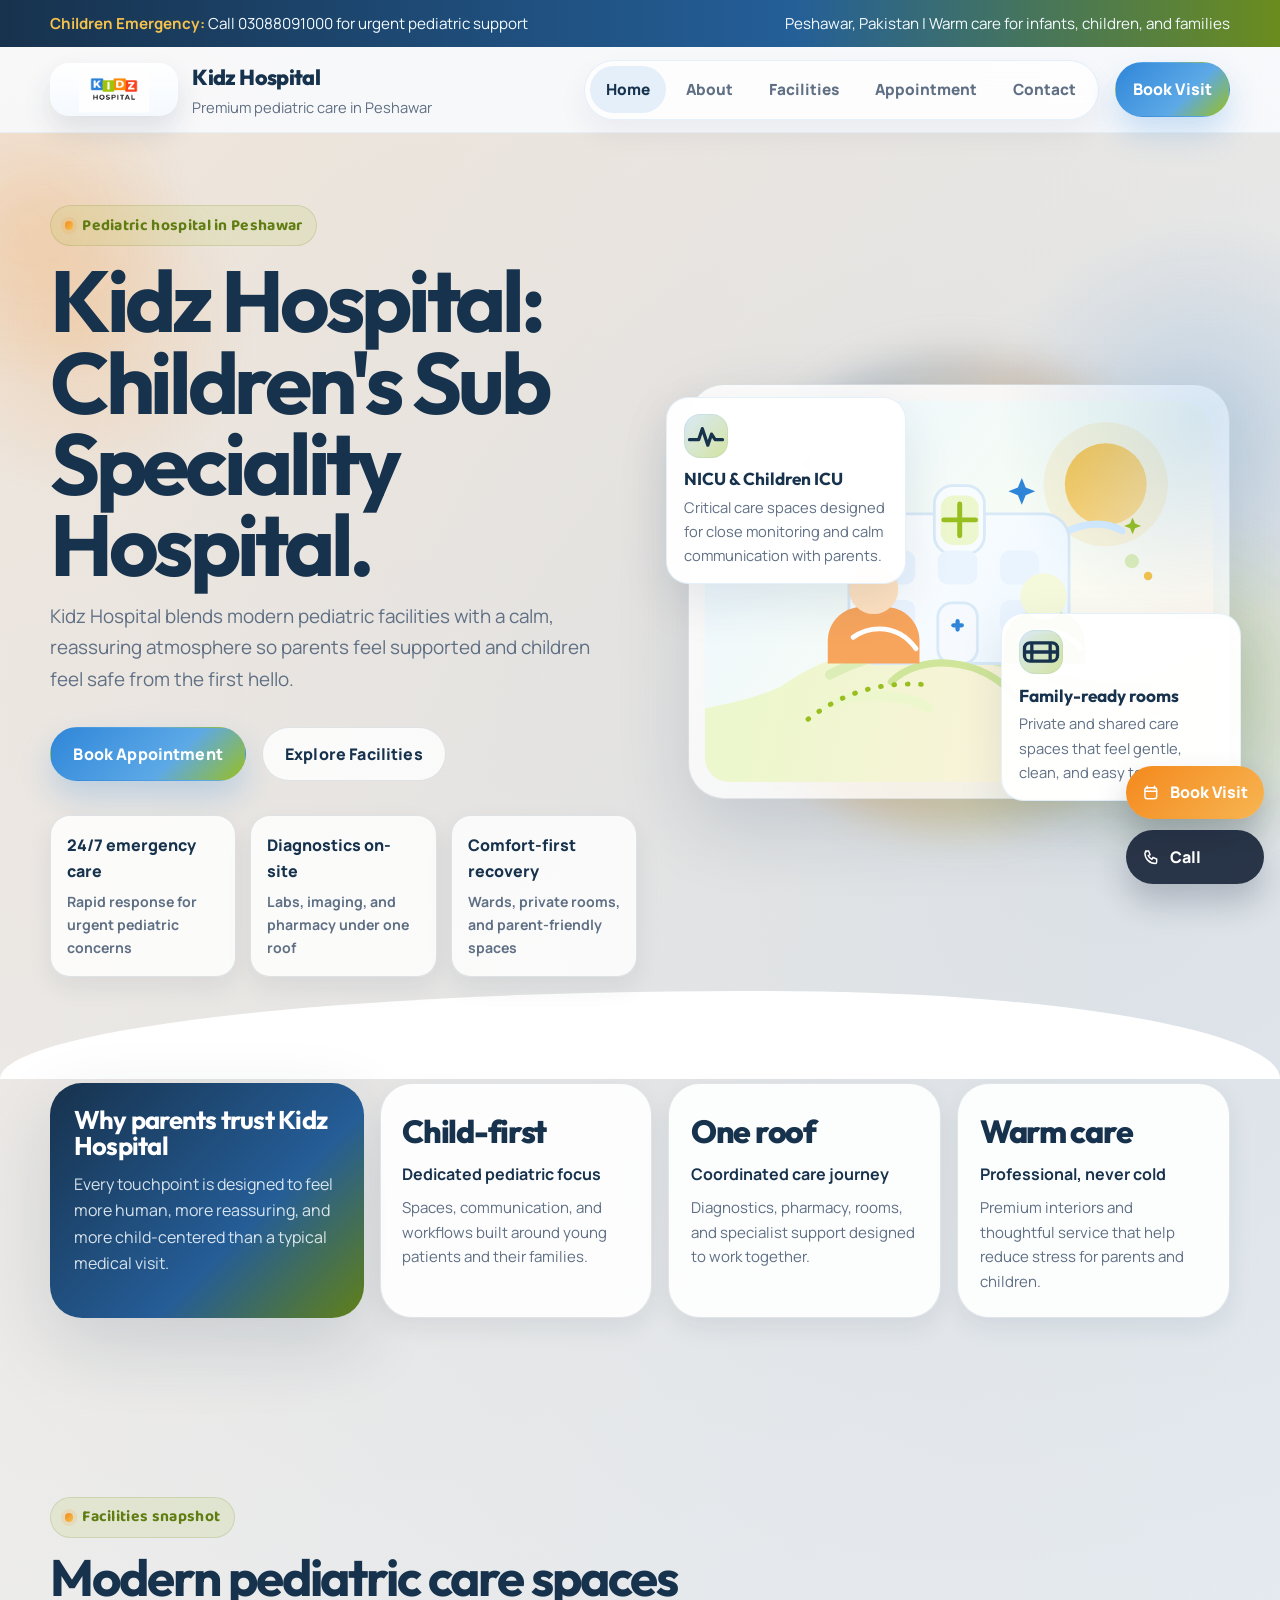
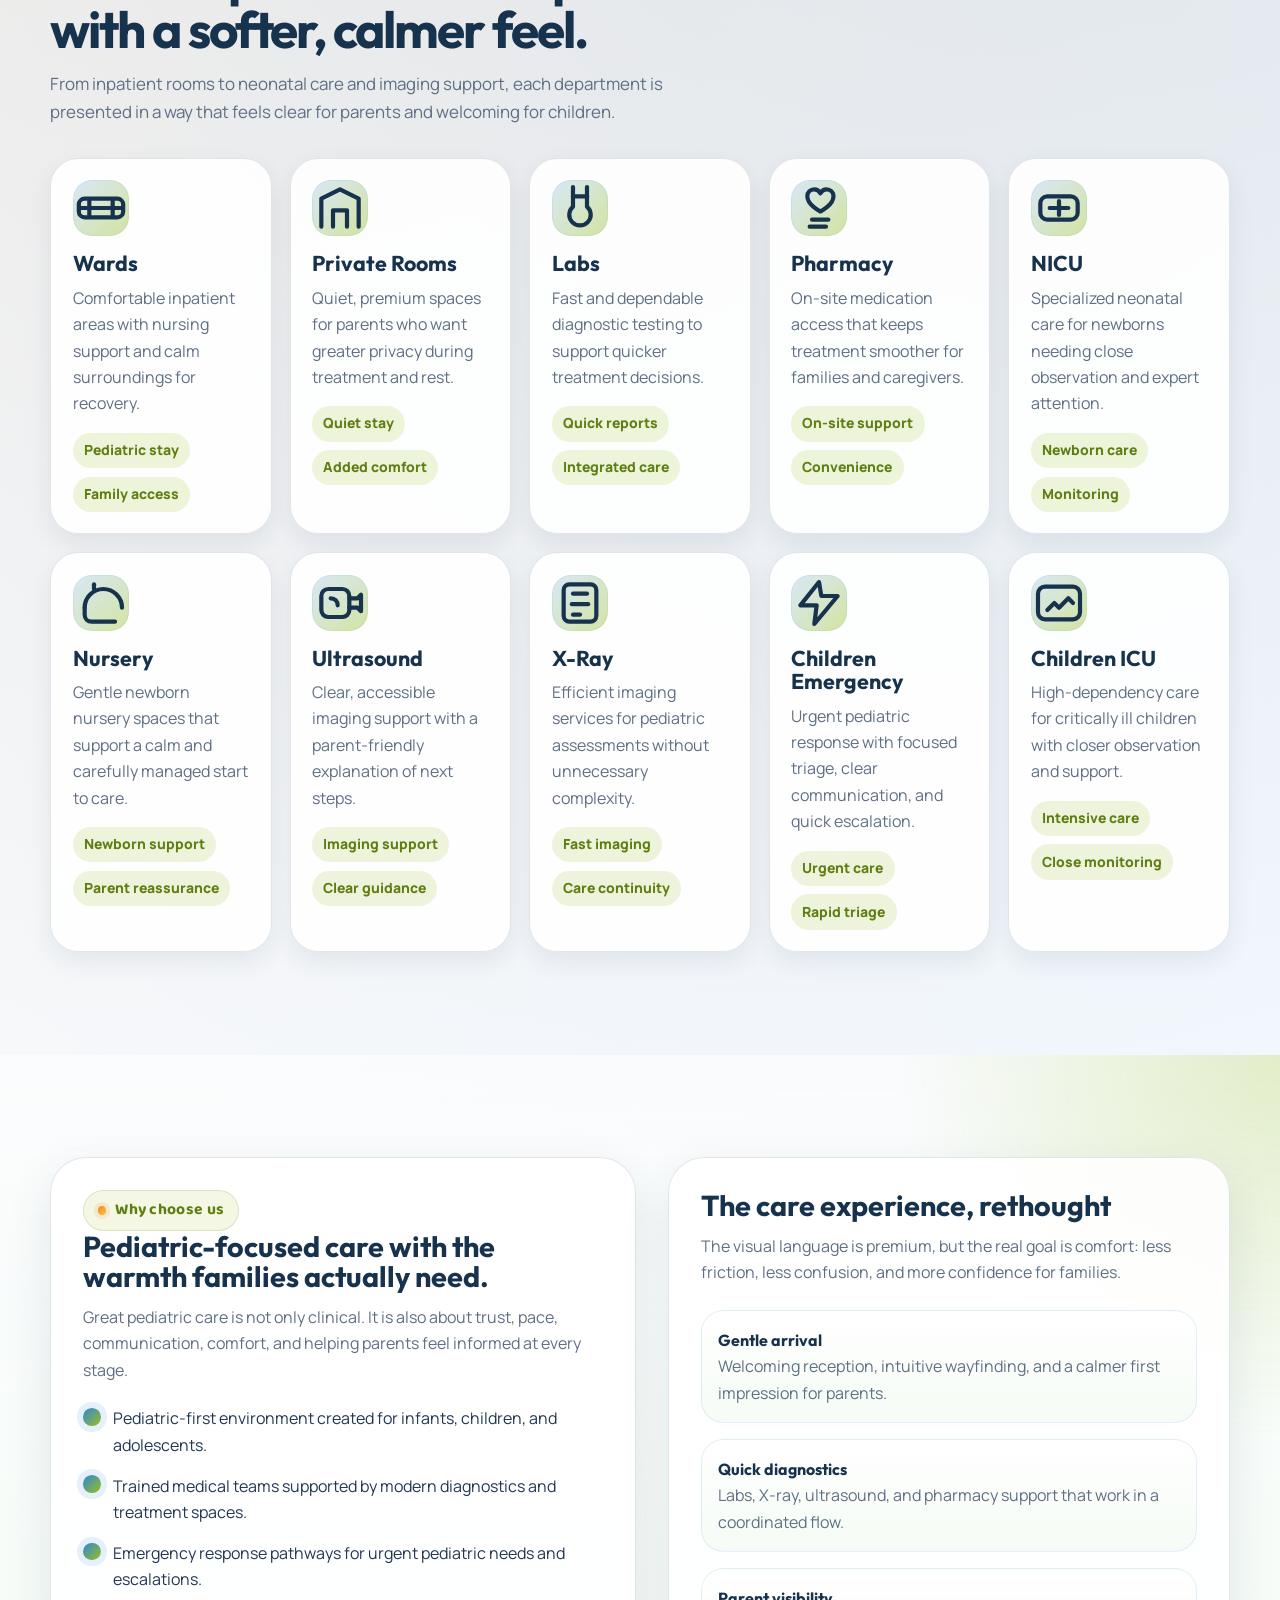
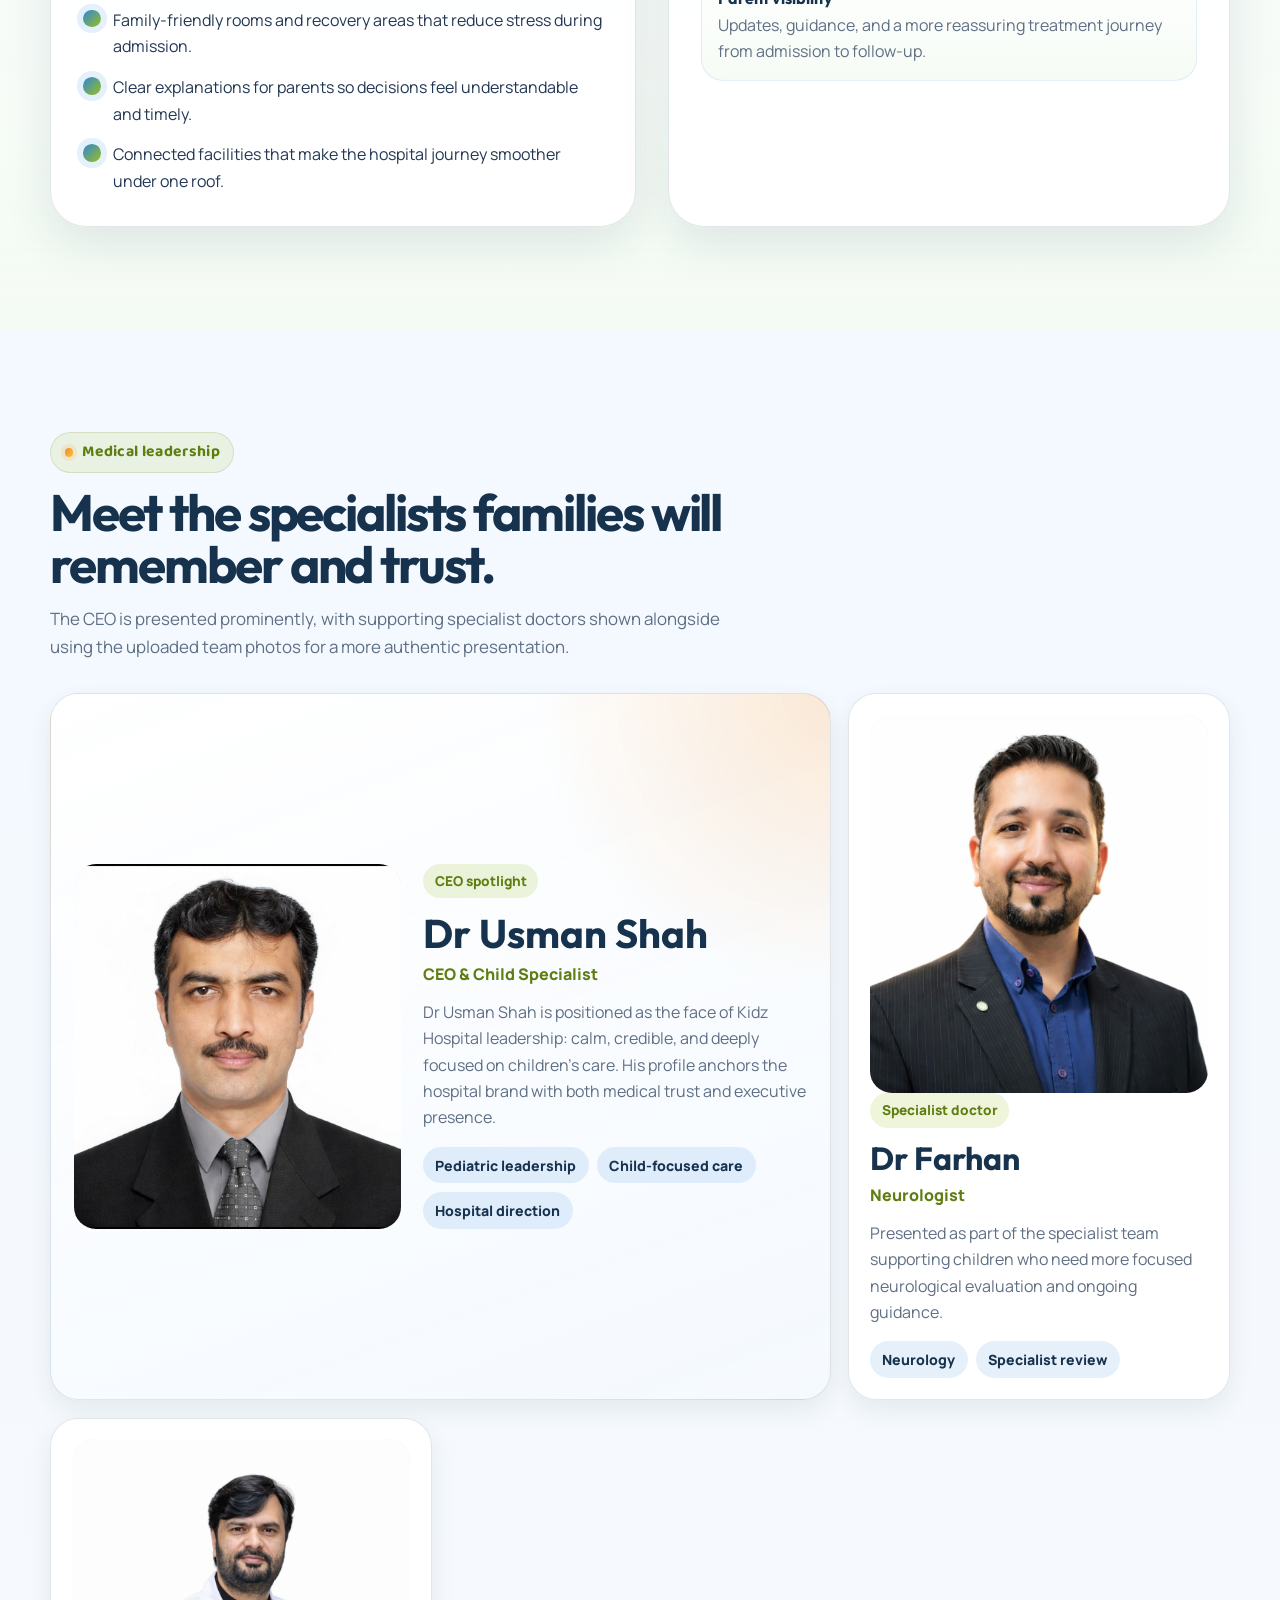
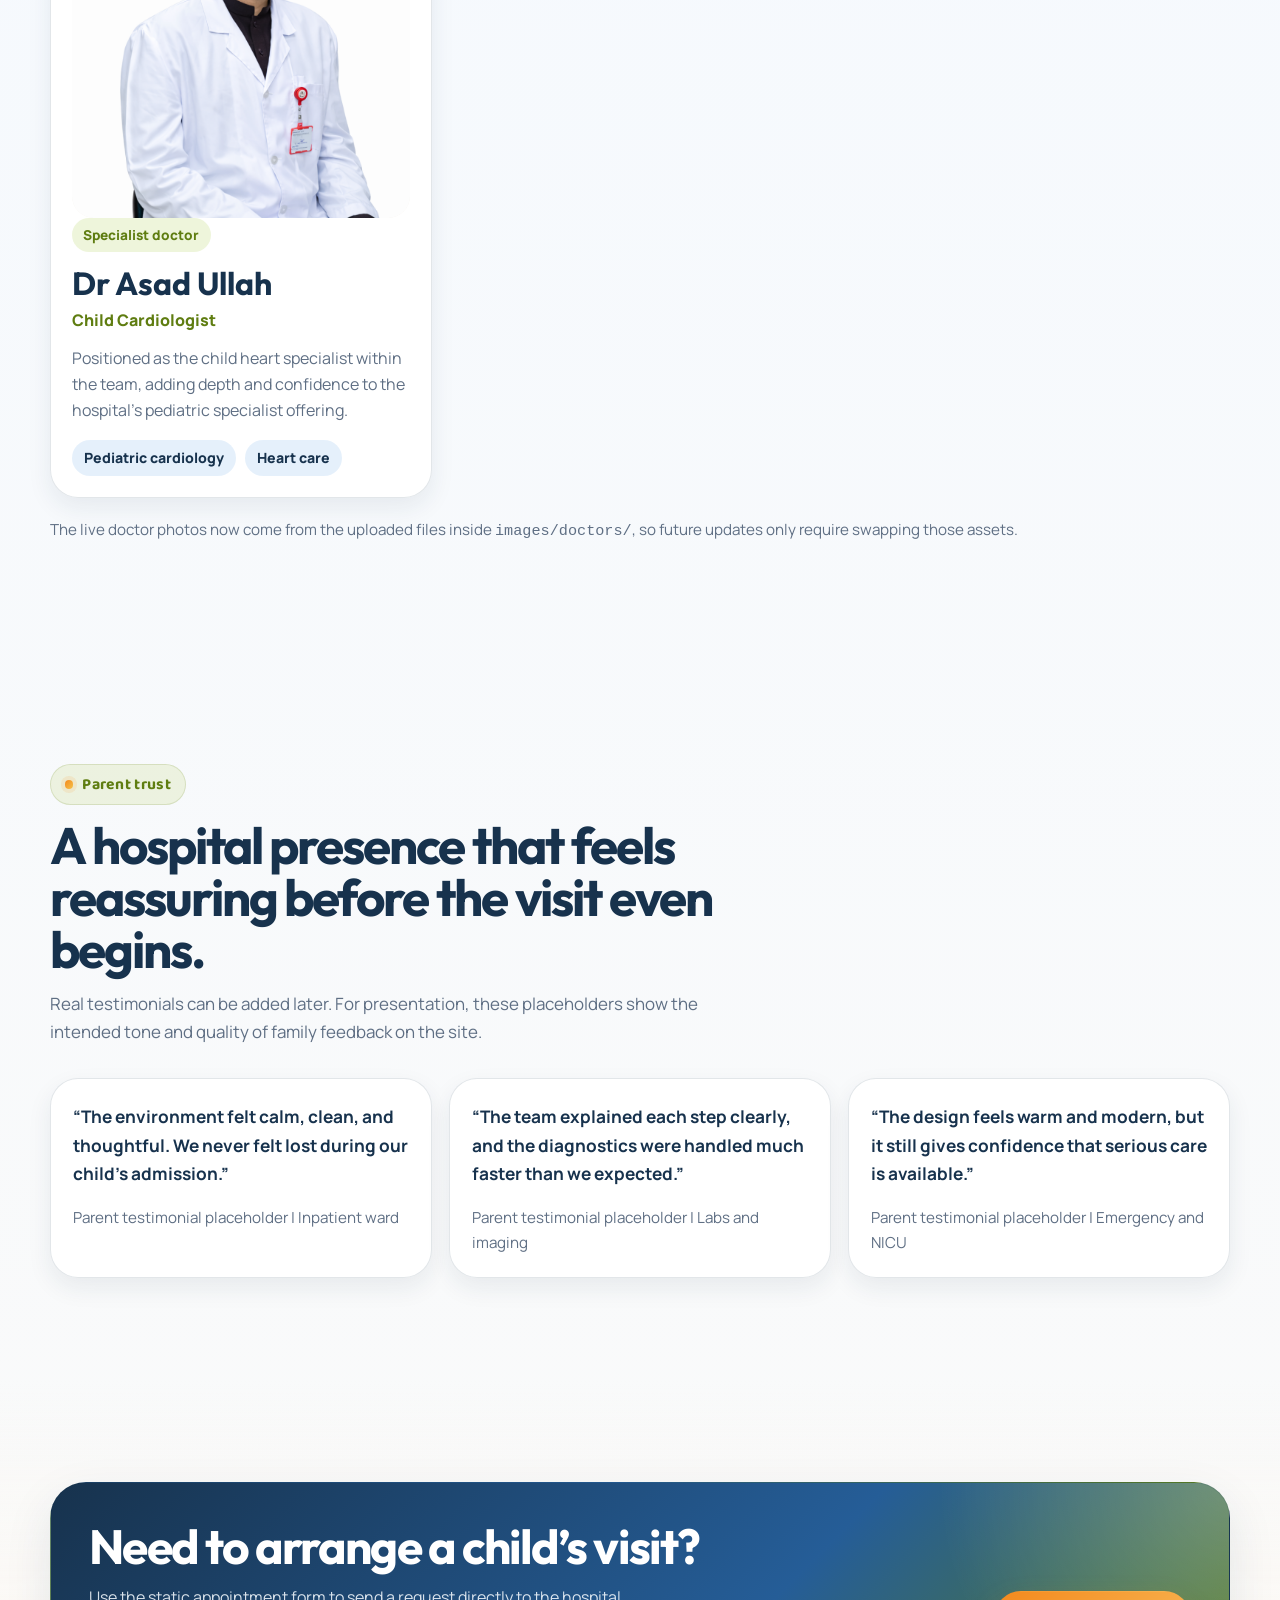
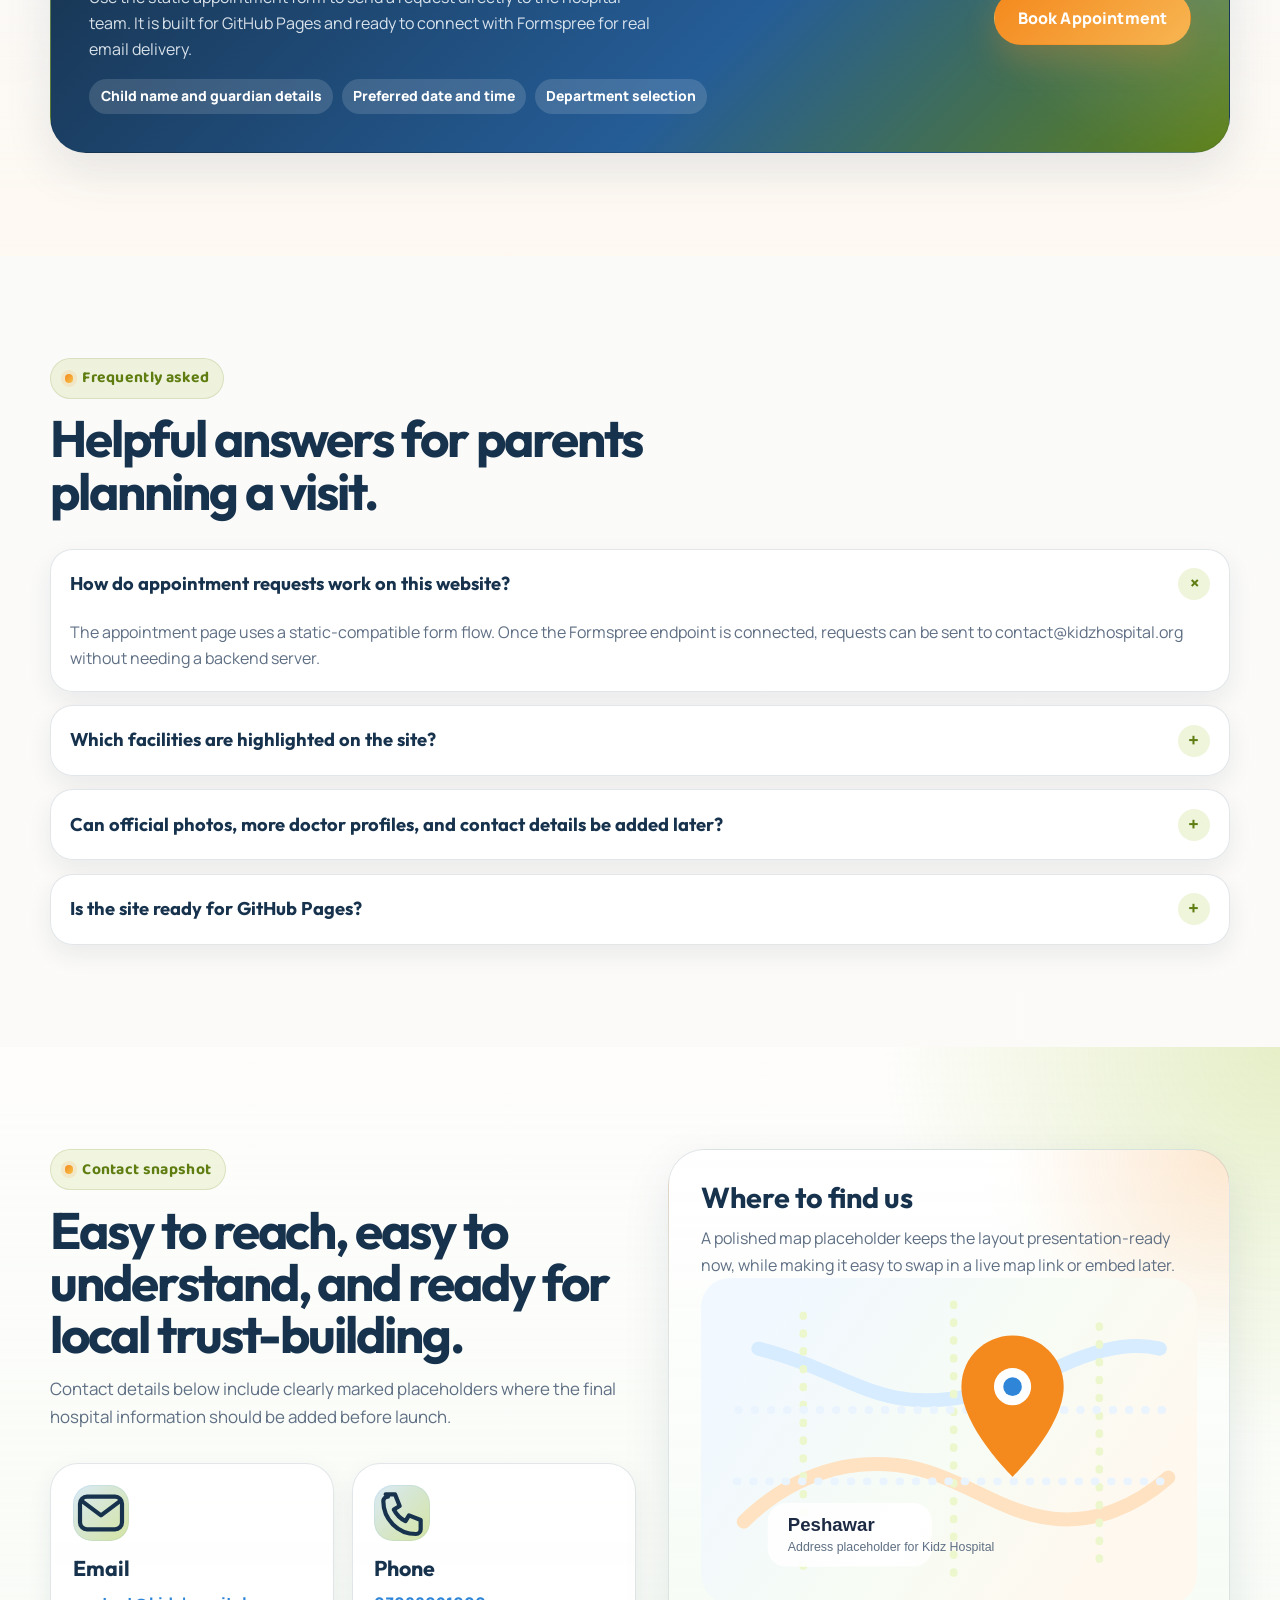
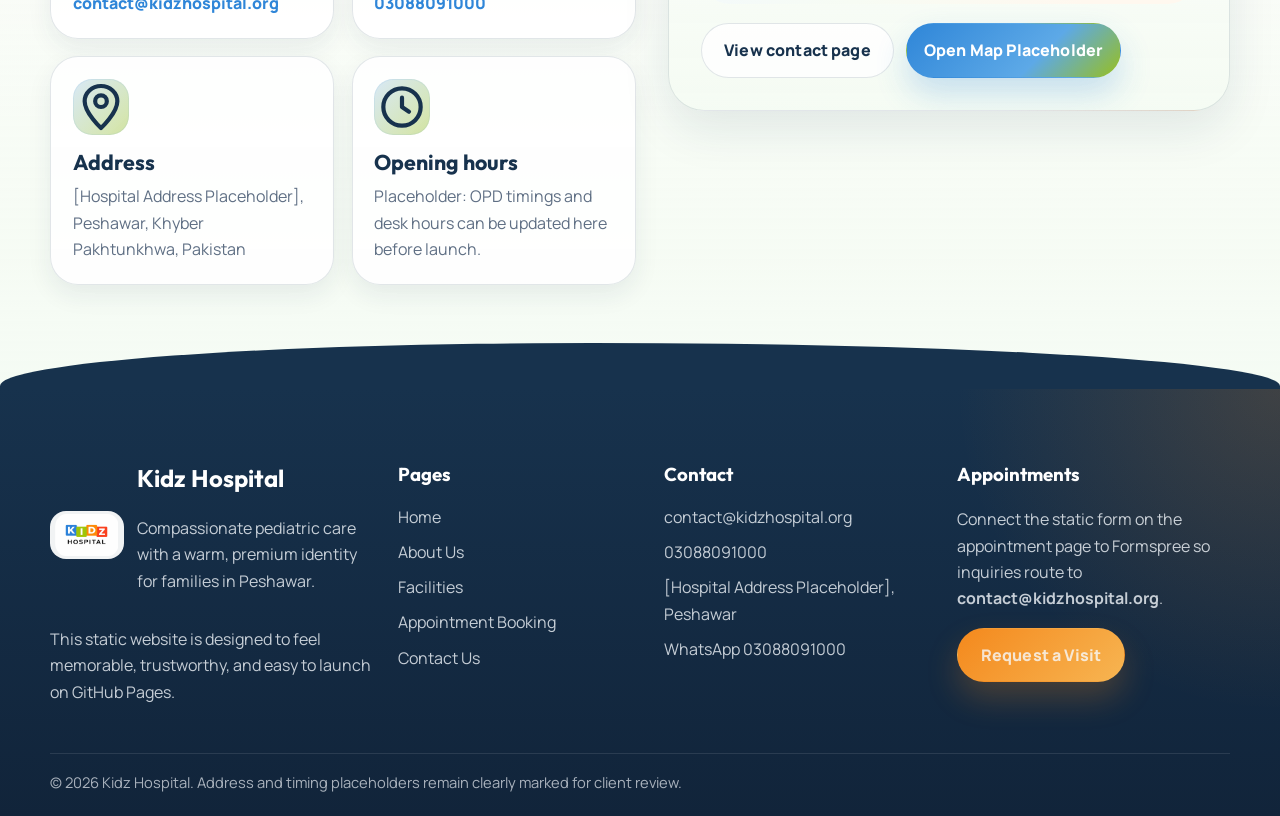
==== commit 9f535d69: "images and designs changes" ====
--- a/index.html
+++ b/index.html
@@ -19,15 +19,15 @@
     >
     <meta property="og:type" content="website">
     <meta property="og:url" content="https://kidzhospital.org/">
-    <meta property="og:image" content="https://kidzhospital.org/images/branding/og-cover.svg">
+    <meta property="og:image" content="https://kidzhospital.org/images/branding/og-cover.png">
     <meta name="twitter:card" content="summary_large_image">
     <meta name="twitter:title" content="Kidz Hospital | Pediatric Hospital in Peshawar">
     <meta
       name="twitter:description"
       content="A premium, child-centered hospital website designed for families in Peshawar."
     >
-    <meta name="twitter:image" content="https://kidzhospital.org/images/branding/og-cover.svg">
-    <meta name="theme-color" content="#3fb7a8">
+    <meta name="twitter:image" content="https://kidzhospital.org/images/branding/og-cover.png">
+    <meta name="theme-color" content="#2f86d8">
     <link rel="canonical" href="https://kidzhospital.org/">
     <link rel="icon" href="images/branding/favicon.svg" type="image/svg+xml">
     <link rel="preconnect" href="https://fonts.googleapis.com">
@@ -45,7 +45,7 @@
         "name": "Kidz Hospital",
         "url": "https://kidzhospital.org/",
         "email": "contact@kidzhospital.org",
-        "telephone": "+92 300 000 0000",
+        "telephone": "+923088091000",
         "description": "Child-centered hospital in Peshawar with pediatric wards, NICU, diagnostics, pharmacy, emergency care, and family-friendly facilities.",
         "address": {
           "@type": "PostalAddress",
@@ -71,7 +71,7 @@
       <div class="container">
         <div>
           <strong>Children Emergency:</strong>
-          Placeholder hotline available for urgent pediatric support
+          Call 03088091000 for urgent pediatric support
         </div>
         <div>Peshawar, Pakistan | Warm care for infants, children, and families</div>
       </div>
@@ -80,7 +80,7 @@
     <header class="site-header">
       <div class="container nav-wrap">
         <a class="brand" href="index.html" aria-label="Kidz Hospital home">
-          <img class="brand-mark" src="images/branding/brand-mark.svg" alt="Kidz Hospital logo">
+          <img class="brand-mark" src="images/branding/brand-mark.png" alt="Kidz Hospital logo">
           <span class="brand-text">
             <span class="brand-title">Kidz Hospital</span>
             <span class="brand-subtitle">Premium pediatric care in Peshawar</span>
@@ -112,7 +112,7 @@
         <div class="container hero-grid">
           <div class="hero-copy reveal">
             <span class="eyebrow">Pediatric hospital in Peshawar</span>
-            <h1 class="hero-title">Brighter care for little lives, built around families.</h1>
+            <h1 class="hero-title">Kidz Hospital:    Children's Sub Speciality Hospital.</h1>
             <p class="hero-lead">
               Kidz Hospital blends modern pediatric facilities with a calm, reassuring atmosphere so
               parents feel supported and children feel safe from the first hello.
@@ -428,19 +428,18 @@
             <span class="eyebrow">Medical leadership</span>
             <h2 class="section-title">Meet the specialists families will remember and trust.</h2>
             <p class="section-lead">
-              The CEO is presented prominently, with supporting specialist doctors shown alongside. Sample
-              headshots are used for now and can be replaced later with official staff photography.
+              The CEO is presented prominently, with supporting specialist doctors shown alongside using the
+              uploaded team photos for a more authentic presentation.
             </p>
           </div>
 
           <div class="doctor-grid">
             <article class="doctor-card doctor-card--featured reveal">
               <div class="doctor-photo-wrap">
-                <span class="doctor-sample">Sample photo</span>
                 <img
                   class="doctor-photo"
-                  src="images/doctors/doctor-usman.svg"
-                  alt="Sample portrait placeholder for Dr Usman Shah"
+                  src="images/doctors/Dr-usman.png"
+                  alt="Dr Usman Shah"
                 >
               </div>
               <div class="doctor-copy">
@@ -462,11 +461,10 @@
 
             <article class="doctor-card reveal">
               <div class="doctor-photo-wrap">
-                <span class="doctor-sample">Sample photo</span>
                 <img
                   class="doctor-photo"
-                  src="images/doctors/doctor-farhan.svg"
-                  alt="Sample portrait placeholder for Dr Farhan"
+                  src="images/doctors/Dr-farhan.png"
+                  alt="Dr Farhan"
                 >
               </div>
               <div class="doctor-copy">
@@ -486,11 +484,10 @@
 
             <article class="doctor-card reveal">
               <div class="doctor-photo-wrap">
-                <span class="doctor-sample">Sample photo</span>
                 <img
                   class="doctor-photo"
-                  src="images/doctors/doctor-asad.svg"
-                  alt="Sample portrait placeholder for Dr Asad Ullah"
+                  src="images/doctors/Dr-Asad-ullah.png"
+                  alt="Dr Asad Ullah"
                 >
               </div>
               <div class="doctor-copy">
@@ -510,8 +507,8 @@
           </div>
 
           <p class="doctor-note reveal">
-            Official staff photos can replace these sample portraits at any time by swapping the files inside
-            <code>images/doctors/</code>.
+            The live doctor photos now come from the uploaded files inside <code>images/doctors/</code>, so
+            future updates only require swapping those assets.
           </p>
         </div>
       </section>
@@ -680,7 +677,7 @@
                   </svg>
                 </div>
                 <h3>Phone</h3>
-                <p><a href="tel:+923000000000">+92 300 000 0000</a> <span class="contact-card__meta">(placeholder)</span></p>
+                <p><a href="tel:03088091000">03088091000</a></p>
               </article>
 
               <article class="contact-card reveal">
@@ -732,7 +729,7 @@
       <div class="container footer-grid">
         <section class="footer-block">
           <div class="footer-brand">
-            <img src="images/branding/brand-mark.svg" alt="Kidz Hospital logo">
+            <img src="images/branding/brand-mark.png" alt="Kidz Hospital logo">
             <div>
               <h2>Kidz Hospital</h2>
               <p>Compassionate pediatric care with a warm, premium identity for families in Peshawar.</p>
@@ -758,9 +755,9 @@
           <h3>Contact</h3>
           <ul>
             <li><a href="mailto:contact@kidzhospital.org">contact@kidzhospital.org</a></li>
-            <li><a href="tel:+923000000000">+92 300 000 0000</a> <span>(placeholder)</span></li>
+            <li><a href="tel:03088091000">03088091000</a></li>
             <li>[Hospital Address Placeholder], Peshawar</li>
-            <li><a href="https://wa.me/9230000000000" target="_blank" rel="noopener">WhatsApp placeholder</a></li>
+            <li><a href="https://wa.me/923088091000" target="_blank" rel="noopener">WhatsApp 03088091000</a></li>
           </ul>
         </section>
 
@@ -777,7 +774,7 @@
       </div>
 
       <div class="container footer-note">
-        © <span class="js-year"></span> Kidz Hospital. Placeholder contact details remain clearly marked for client review.
+        © <span class="js-year"></span> Kidz Hospital. Address and timing placeholders remain clearly marked for client review.
       </div>
     </footer>
 
@@ -791,7 +788,7 @@
         </svg>
         <span class="quick-action__label">Book Visit</span>
       </a>
-      <a class="quick-action" href="tel:+923000000000">
+      <a class="quick-action" href="tel:03088091000">
         <svg viewBox="0 0 24 24" fill="none" stroke="currentColor" stroke-width="2" stroke-linecap="round">
           <path d="M5 4H9L11 9L8.5 10.5C9.7 12.9 11.1 14.3 13.5 15.5L15 13L20 15V19C20 20.1 19.1 21 18 21C10.3 21 4 14.7 4 7C4 5.9 4.9 5 6 5"></path>
         </svg>
--- a/css/styles.css
+++ b/css/styles.css
@@ -1,32 +1,38 @@
 :root {
-  --bg: #f7fbfd;
+  --bg: #f8fbff;
   --surface: #ffffff;
-  --surface-soft: #f1fbfb;
-  --surface-warm: #fff8f2;
-  --line: rgba(38, 68, 98, 0.12);
-  --line-strong: rgba(38, 68, 98, 0.2);
-  --navy: #1d2a44;
-  --ink: #22304d;
+  --surface-soft: #f4fbf3;
+  --surface-warm: #fff8ef;
+  --line: rgba(23, 50, 77, 0.12);
+  --line-strong: rgba(23, 50, 77, 0.2);
+  --navy: #17324d;
+  --ink: #223754;
   --muted: #5f6f84;
   --muted-soft: #7d8ba0;
-  --sky: #6ccff6;
-  --sky-deep: #43b8ec;
-  --teal: #3fb7a8;
-  --teal-deep: #237c74;
-  --mint: #b8f3e5;
-  --coral: #ff8f7f;
-  --peach: #ffd8ca;
-  --sun: #ffd873;
-  --lavender: #d9ddff;
+  --sky: #7bbdf1;
+  --sky-deep: #2f86d8;
+  --teal: #98bf1f;
+  --teal-deep: #5f7d11;
+  --mint: #e5f3c7;
+  --coral: #f4891d;
+  --peach: #ffe3c2;
+  --sun: #f5c24b;
+  --lavender: #dbe8ff;
+  --navy-rgb: 23, 50, 77;
+  --blue-rgb: 47, 134, 216;
+  --green-rgb: 152, 191, 31;
+  --green-deep-rgb: 95, 125, 17;
+  --orange-rgb: 244, 137, 29;
+  --sun-rgb: 245, 194, 75;
   --success: #1e8f60;
   --success-bg: rgba(116, 220, 170, 0.18);
   --warning: #8b5a17;
   --warning-bg: rgba(255, 216, 115, 0.22);
   --error: #a9454f;
   --error-bg: rgba(244, 145, 154, 0.16);
-  --shadow-sm: 0 10px 24px rgba(29, 42, 68, 0.08);
-  --shadow-md: 0 18px 48px rgba(29, 42, 68, 0.1);
-  --shadow-lg: 0 28px 74px rgba(29, 42, 68, 0.14);
+  --shadow-sm: 0 10px 24px rgba(23, 50, 77, 0.08);
+  --shadow-md: 0 18px 48px rgba(23, 50, 77, 0.1);
+  --shadow-lg: 0 28px 74px rgba(23, 50, 77, 0.14);
   --radius-xs: 14px;
   --radius-sm: 20px;
   --radius-md: 28px;
@@ -51,10 +57,11 @@
   font-family: "Manrope", sans-serif;
   color: var(--ink);
   background:
-    radial-gradient(circle at top left, rgba(255, 216, 115, 0.18), transparent 34%),
-    radial-gradient(circle at 88% 10%, rgba(108, 207, 246, 0.18), transparent 26%),
-    linear-gradient(180deg, #fbfdff 0%, #f4fbfb 45%, #fffdf8 100%);
+    radial-gradient(circle at top left, rgba(var(--orange-rgb), 0.16), transparent 34%),
+    radial-gradient(circle at 88% 10%, rgba(var(--blue-rgb), 0.16), transparent 26%),
+    linear-gradient(180deg, #fbfdff 0%, #f4f9ff 45%, #fffbf5 100%);
   line-height: 1.65;
+  overflow-x: hidden;
 }
 
 body::before,
@@ -74,7 +81,7 @@
   width: 20rem;
   height: 20rem;
   border-radius: 50%;
-  background: radial-gradient(circle, rgba(255, 143, 127, 0.22), transparent 68%);
+  background: radial-gradient(circle, rgba(var(--orange-rgb), 0.22), transparent 68%);
 }
 
 body::after {
@@ -83,7 +90,7 @@
   width: 26rem;
   height: 26rem;
   border-radius: 50%;
-  background: radial-gradient(circle, rgba(184, 243, 229, 0.7), transparent 62%);
+  background: radial-gradient(circle, rgba(var(--green-rgb), 0.34), transparent 62%);
 }
 
 main {
@@ -125,7 +132,7 @@
 
 ::selection {
   color: #fff;
-  background: var(--teal);
+  background: var(--sky-deep);
 }
 
 .skip-link {
@@ -154,9 +161,9 @@
   align-items: center;
   gap: 0.55rem;
   padding: 0.4rem 0.85rem;
-  border: 1px solid rgba(35, 124, 116, 0.16);
+  border: 1px solid rgba(var(--green-deep-rgb), 0.16);
   border-radius: 999px;
-  background: rgba(63, 183, 168, 0.09);
+  background: rgba(var(--green-rgb), 0.12);
   font-family: "Baloo 2", cursive;
   font-size: 0.98rem;
   font-weight: 700;
@@ -170,7 +177,7 @@
   height: 0.55rem;
   border-radius: 50%;
   background: linear-gradient(135deg, var(--coral), var(--sun));
-  box-shadow: 0 0 0 4px rgba(255, 143, 127, 0.12);
+  box-shadow: 0 0 0 4px rgba(var(--orange-rgb), 0.12);
 }
 
 .section {
@@ -184,13 +191,13 @@
 }
 
 .section--soft {
-  background: linear-gradient(180deg, rgba(255, 255, 255, 0), rgba(255, 248, 242, 0.72));
+  background: linear-gradient(180deg, rgba(255, 255, 255, 0), rgba(255, 248, 239, 0.78));
 }
 
 .section--mint {
   background:
-    radial-gradient(circle at top right, rgba(184, 243, 229, 0.6), transparent 25%),
-    linear-gradient(180deg, rgba(255, 255, 255, 0.58), rgba(241, 251, 251, 0.92));
+    radial-gradient(circle at top right, rgba(var(--green-rgb), 0.24), transparent 25%),
+    linear-gradient(180deg, rgba(255, 255, 255, 0.58), rgba(244, 251, 243, 0.94));
 }
 
 .section-header {
@@ -235,11 +242,11 @@
   padding: 0.82rem 1.4rem;
   border: 1px solid transparent;
   border-radius: 999px;
-  background: linear-gradient(135deg, var(--teal), var(--sky-deep));
+  background: linear-gradient(135deg, var(--sky-deep), #5da9e7 62%, var(--teal));
   color: #fff;
   font-weight: 800;
   letter-spacing: 0.01em;
-  box-shadow: 0 16px 32px rgba(63, 183, 168, 0.24);
+  box-shadow: 0 16px 32px rgba(var(--blue-rgb), 0.24);
   transition:
     transform 0.24s ease,
     box-shadow 0.24s ease,
@@ -249,7 +256,7 @@
 
 .button:hover {
   transform: translateY(-2px);
-  box-shadow: 0 20px 38px rgba(63, 183, 168, 0.28);
+  box-shadow: 0 20px 38px rgba(var(--blue-rgb), 0.28);
 }
 
 .button:disabled {
@@ -260,8 +267,8 @@
 }
 
 .button--secondary {
-  background: linear-gradient(135deg, var(--coral), #ffb59d);
-  box-shadow: 0 16px 32px rgba(255, 143, 127, 0.24);
+  background: linear-gradient(135deg, var(--coral), #f7b552);
+  box-shadow: 0 16px 32px rgba(var(--orange-rgb), 0.24);
 }
 
 .button--ghost {
@@ -272,7 +279,7 @@
 }
 
 .button--ghost:hover {
-  border-color: rgba(35, 124, 116, 0.28);
+  border-color: rgba(var(--blue-rgb), 0.28);
   box-shadow: var(--shadow-sm);
 }
 
@@ -285,7 +292,7 @@
   display: inline-flex;
   align-items: center;
   gap: 0.5rem;
-  color: var(--teal-deep);
+  color: var(--sky-deep);
   font-weight: 800;
 }
 
@@ -294,7 +301,7 @@
 }
 
 .topbar {
-  background: linear-gradient(90deg, var(--navy), #2a4f6f 65%, #30667c);
+  background: linear-gradient(90deg, #17324d, #245f98 62%, #6a8c1e);
   color: #f4fbff;
 }
 
@@ -316,8 +323,8 @@
   top: 0;
   z-index: 100;
   padding: 0.8rem 0;
-  border-bottom: 1px solid rgba(35, 124, 116, 0.08);
-  background: rgba(248, 252, 255, 0.8);
+  border-bottom: 1px solid rgba(var(--blue-rgb), 0.08);
+  background: rgba(250, 252, 255, 0.84);
   backdrop-filter: blur(18px);
   transition:
     box-shadow 0.24s ease,
@@ -326,9 +333,9 @@
 }
 
 .site-header.is-scrolled {
-  border-color: rgba(35, 124, 116, 0.12);
-  background: rgba(248, 252, 255, 0.92);
-  box-shadow: 0 10px 40px rgba(29, 42, 68, 0.08);
+  border-color: rgba(var(--blue-rgb), 0.12);
+  background: rgba(250, 252, 255, 0.94);
+  box-shadow: 0 10px 40px rgba(var(--navy-rgb), 0.08);
 }
 
 .nav-wrap {
@@ -345,13 +352,15 @@
 }
 
 .brand-mark {
-  width: 3.35rem;
+  width: clamp(6.8rem, 10vw, 8.8rem);
   height: 3.35rem;
   flex-shrink: 0;
-  padding: 0.25rem;
+  padding: 0.22rem 0.42rem;
+  object-fit: contain;
+  object-position: center;
   border-radius: 1.2rem;
-  background: rgba(255, 255, 255, 0.86);
-  box-shadow: 0 14px 28px rgba(29, 42, 68, 0.12);
+  background: linear-gradient(180deg, rgba(255, 255, 255, 0.96), rgba(244, 249, 255, 0.9));
+  box-shadow: 0 14px 28px rgba(var(--navy-rgb), 0.12);
 }
 
 .brand-text {
@@ -379,7 +388,7 @@
   gap: 0.25rem;
   margin-left: auto;
   padding: 0.34rem;
-  border: 1px solid rgba(35, 124, 116, 0.12);
+  border: 1px solid rgba(var(--blue-rgb), 0.12);
   border-radius: 999px;
   background: rgba(255, 255, 255, 0.78);
   box-shadow: 0 14px 30px rgba(29, 42, 68, 0.06);
@@ -399,7 +408,7 @@
 .site-nav a:hover,
 .site-nav a[aria-current="page"] {
   color: var(--navy);
-  background: rgba(63, 183, 168, 0.12);
+  background: rgba(var(--blue-rgb), 0.12);
 }
 
 .nav-toggle {
@@ -438,7 +447,7 @@
   width: 22rem;
   height: 22rem;
   border-radius: 50%;
-  background: radial-gradient(circle, rgba(255, 143, 127, 0.18), transparent 68%);
+  background: radial-gradient(circle, rgba(var(--orange-rgb), 0.18), transparent 68%);
   filter: blur(8px);
 }
 
@@ -450,7 +459,7 @@
   width: 28rem;
   height: 28rem;
   border-radius: 50%;
-  background: radial-gradient(circle, rgba(108, 207, 246, 0.18), transparent 64%);
+  background: radial-gradient(circle, rgba(var(--blue-rgb), 0.18), transparent 64%);
 }
 
 .hero-grid {
@@ -529,7 +538,7 @@
   width: min(88%, 31rem);
   aspect-ratio: 1;
   border-radius: 50%;
-  background: linear-gradient(135deg, rgba(108, 207, 246, 0.42), rgba(255, 216, 115, 0.32));
+  background: linear-gradient(135deg, rgba(var(--blue-rgb), 0.34), rgba(var(--orange-rgb), 0.28), rgba(var(--green-rgb), 0.26));
   filter: blur(18px);
 }
 
@@ -549,7 +558,7 @@
   position: absolute;
   width: min(15rem, 42vw);
   padding: 1rem 1.05rem;
-  border: 1px solid rgba(35, 124, 116, 0.12);
+  border: 1px solid rgba(var(--blue-rgb), 0.12);
   border-radius: 1.4rem;
   background: rgba(255, 255, 255, 0.96);
   box-shadow: var(--shadow-md);
@@ -574,8 +583,8 @@
   align-items: center;
   justify-content: center;
   color: var(--navy);
-  background: linear-gradient(135deg, rgba(108, 207, 246, 0.22), rgba(184, 243, 229, 0.76));
-  box-shadow: inset 0 0 0 1px rgba(35, 124, 116, 0.08);
+  background: linear-gradient(135deg, rgba(var(--blue-rgb), 0.18), rgba(var(--green-rgb), 0.42));
+  box-shadow: inset 0 0 0 1px rgba(var(--blue-rgb), 0.08);
 }
 
 .floating-card__icon {
@@ -622,7 +631,7 @@
 .intro-card {
   padding: 1.5rem;
   border-radius: 2rem;
-  background: linear-gradient(135deg, #1f2f4b, #2d5571);
+  background: linear-gradient(135deg, #17324d, #255d97 62%, #618017);
   color: #fff;
   box-shadow: var(--shadow-lg);
 }
@@ -716,7 +725,7 @@
 .stats-card:hover,
 .team-card:hover {
   transform: translateY(-4px);
-  border-color: rgba(35, 124, 116, 0.18);
+  border-color: rgba(var(--blue-rgb), 0.18);
   box-shadow: var(--shadow-md);
 }
 
@@ -772,7 +781,7 @@
   gap: 0.35rem;
   padding: 0.38rem 0.7rem;
   border-radius: 999px;
-  background: rgba(63, 183, 168, 0.12);
+  background: rgba(var(--green-rgb), 0.16);
   color: var(--teal-deep);
   font-size: 0.87rem;
   font-weight: 800;
@@ -846,8 +855,8 @@
   margin-top: 0.18rem;
   border-radius: 50%;
   flex-shrink: 0;
-  background: linear-gradient(135deg, var(--teal), var(--sky));
-  box-shadow: 0 0 0 6px rgba(63, 183, 168, 0.12);
+  background: linear-gradient(135deg, var(--sky-deep), var(--teal));
+  box-shadow: 0 0 0 6px rgba(var(--blue-rgb), 0.12);
 }
 
 .stack-note {
@@ -858,9 +867,9 @@
 
 .mini-card {
   padding: 1rem;
-  border: 1px solid rgba(35, 124, 116, 0.12);
+  border: 1px solid rgba(var(--blue-rgb), 0.12);
   border-radius: 1.4rem;
-  background: linear-gradient(180deg, rgba(255, 255, 255, 0.94), rgba(241, 251, 251, 0.82));
+  background: linear-gradient(180deg, rgba(255, 255, 255, 0.94), rgba(244, 251, 243, 0.84));
 }
 
 .mini-card strong {
@@ -895,7 +904,7 @@
   overflow: hidden;
   background:
     radial-gradient(circle at top right, rgba(255, 255, 255, 0.24), transparent 24%),
-    linear-gradient(135deg, #23324c, #265b73 58%, #2f7e81 100%);
+    linear-gradient(135deg, #17324d, #255d97 58%, #5d8016 100%);
   color: #fff;
 }
 
@@ -939,7 +948,7 @@
 }
 
 .contact-card a {
-  color: var(--teal-deep);
+  color: var(--sky-deep);
   font-weight: 800;
 }
 
@@ -947,8 +956,8 @@
   position: relative;
   overflow: hidden;
   background:
-    radial-gradient(circle at top right, rgba(255, 216, 115, 0.24), transparent 28%),
-    linear-gradient(180deg, rgba(255, 255, 255, 0.94), rgba(241, 251, 251, 0.88));
+    radial-gradient(circle at top right, rgba(var(--orange-rgb), 0.2), transparent 28%),
+    linear-gradient(180deg, rgba(255, 255, 255, 0.94), rgba(244, 251, 243, 0.88));
 }
 
 .map-card img {
@@ -973,8 +982,8 @@
   inset: 0 0 auto 0;
   height: 100%;
   background:
-    radial-gradient(circle at 12% 20%, rgba(255, 216, 115, 0.14), transparent 22%),
-    radial-gradient(circle at 88% 12%, rgba(108, 207, 246, 0.16), transparent 18%);
+    radial-gradient(circle at 12% 20%, rgba(var(--orange-rgb), 0.12), transparent 22%),
+    radial-gradient(circle at 88% 12%, rgba(var(--blue-rgb), 0.14), transparent 18%);
   z-index: -1;
 }
 
@@ -1050,7 +1059,7 @@
   width: 3rem;
   height: 3rem;
   border-radius: 1rem;
-  background: linear-gradient(135deg, rgba(255, 143, 127, 0.18), rgba(255, 216, 115, 0.28));
+  background: linear-gradient(135deg, rgba(var(--orange-rgb), 0.18), rgba(var(--sun-rgb), 0.3));
   font-family: "Outfit", sans-serif;
   font-size: 1.2rem;
   font-weight: 800;
@@ -1108,11 +1117,11 @@
 
 .note-panel {
   padding: 1.45rem;
-  border: 1px solid rgba(35, 124, 116, 0.12);
+  border: 1px solid rgba(var(--green-deep-rgb), 0.12);
   border-radius: var(--radius-md);
   background:
-    radial-gradient(circle at top right, rgba(255, 216, 115, 0.24), transparent 24%),
-    linear-gradient(180deg, rgba(255, 255, 255, 0.96), rgba(255, 248, 242, 0.86));
+    radial-gradient(circle at top right, rgba(var(--orange-rgb), 0.22), transparent 24%),
+    linear-gradient(180deg, rgba(255, 255, 255, 0.96), rgba(255, 248, 239, 0.88));
   box-shadow: var(--shadow-sm);
 }
 
@@ -1162,7 +1171,7 @@
 .form-field textarea {
   width: 100%;
   padding: 0.95rem 1rem;
-  border: 1px solid rgba(35, 124, 116, 0.14);
+  border: 1px solid rgba(var(--blue-rgb), 0.14);
   border-radius: 1.1rem;
   background: rgba(255, 255, 255, 0.96);
   box-shadow: inset 0 1px 2px rgba(29, 42, 68, 0.03);
@@ -1181,8 +1190,8 @@
 .site-nav a:focus-visible,
 .quick-action:focus-visible {
   outline: none;
-  border-color: rgba(67, 184, 236, 0.44);
-  box-shadow: 0 0 0 4px rgba(108, 207, 246, 0.18);
+  border-color: rgba(var(--blue-rgb), 0.44);
+  box-shadow: 0 0 0 4px rgba(var(--blue-rgb), 0.18);
 }
 
 .form-field textarea {
@@ -1336,7 +1345,7 @@
   width: 2rem;
   height: 2rem;
   border-radius: 999px;
-  background: rgba(63, 183, 168, 0.12);
+  background: rgba(var(--green-rgb), 0.16);
   color: var(--teal-deep);
   font-size: 1.2rem;
   font-weight: 800;
@@ -1425,7 +1434,7 @@
 
 .doctor-card:hover {
   transform: translateY(-4px);
-  border-color: rgba(35, 124, 116, 0.18);
+  border-color: rgba(var(--blue-rgb), 0.18);
   box-shadow: var(--shadow-md);
 }
 
@@ -1437,8 +1446,8 @@
   grid-column: span 2;
   padding: 1.45rem;
   background:
-    radial-gradient(circle at top right, rgba(255, 216, 115, 0.18), transparent 28%),
-    linear-gradient(160deg, rgba(255, 255, 255, 0.96), rgba(241, 251, 251, 0.94));
+    radial-gradient(circle at top right, rgba(var(--orange-rgb), 0.18), transparent 28%),
+    linear-gradient(160deg, rgba(255, 255, 255, 0.97), rgba(244, 249, 255, 0.94));
 }
 
 .doctor-photo-wrap {
@@ -1447,9 +1456,9 @@
   border-radius: calc(var(--radius-md) - 6px);
   aspect-ratio: 1 / 1.12;
   background:
-    radial-gradient(circle at top right, rgba(255, 216, 115, 0.14), transparent 24%),
-    linear-gradient(180deg, #edfafe 0%, #fef8f2 100%);
-  box-shadow: inset 0 0 0 1px rgba(35, 124, 116, 0.06);
+    radial-gradient(circle at top right, rgba(var(--orange-rgb), 0.14), transparent 24%),
+    linear-gradient(180deg, #edf6ff 0%, #fff8ef 100%);
+  box-shadow: inset 0 0 0 1px rgba(var(--blue-rgb), 0.06);
 }
 
 .doctor-photo {
@@ -1458,8 +1467,7 @@
   object-fit: cover;
 }
 
-.doctor-badge,
-.doctor-sample {
+.doctor-badge {
   display: inline-flex;
   align-items: center;
   gap: 0.4rem;
@@ -1471,18 +1479,8 @@
 
 .doctor-badge {
   margin-bottom: 0.9rem;
-  background: rgba(35, 124, 116, 0.1);
+  background: rgba(var(--green-rgb), 0.16);
   color: var(--teal-deep);
-}
-
-.doctor-sample {
-  position: absolute;
-  top: 0.9rem;
-  left: 0.9rem;
-  z-index: 2;
-  background: rgba(29, 42, 68, 0.84);
-  color: #fff;
-  backdrop-filter: blur(12px);
 }
 
 .doctor-card h3 {
@@ -1517,7 +1515,7 @@
   align-items: center;
   padding: 0.42rem 0.76rem;
   border-radius: 999px;
-  background: rgba(108, 207, 246, 0.12);
+  background: rgba(var(--blue-rgb), 0.12);
   color: var(--navy);
   font-size: 0.88rem;
   font-weight: 800;
@@ -1540,7 +1538,7 @@
 .team-card small {
   display: block;
   margin-bottom: 0.6rem;
-  color: var(--teal-deep);
+  color: var(--sky-deep);
   font-weight: 800;
 }
 
@@ -1549,8 +1547,8 @@
   padding: 4.5rem 0 1.4rem;
   color: rgba(247, 251, 255, 0.92);
   background:
-    radial-gradient(circle at top right, rgba(255, 216, 115, 0.18), transparent 24%),
-    linear-gradient(180deg, #1a253a 0%, #172032 100%);
+    radial-gradient(circle at top right, rgba(var(--orange-rgb), 0.18), transparent 24%),
+    linear-gradient(180deg, #17324d 0%, #11243a 100%);
 }
 
 .site-footer::before {
@@ -1560,7 +1558,7 @@
   right: 0;
   top: -2.8rem;
   height: 2.9rem;
-  background: #1a253a;
+  background: #17324d;
   border-top-left-radius: 50% 100%;
   border-top-right-radius: 58% 100%;
 }
@@ -1600,9 +1598,13 @@
 }
 
 .footer-brand img {
-  width: 3.25rem;
-  height: 3.25rem;
+  width: 7.4rem;
+  height: 3rem;
+  padding: 0.18rem 0.32rem;
   border-radius: 1rem;
+  object-fit: contain;
+  object-position: center;
+  background: rgba(255, 255, 255, 0.94);
 }
 
 .footer-note {
@@ -1640,7 +1642,7 @@
 }
 
 .quick-action--accent {
-  background: linear-gradient(135deg, var(--coral), #ffb59d);
+  background: linear-gradient(135deg, var(--coral), #f7b552);
 }
 
 .quick-action svg {
@@ -1804,21 +1806,102 @@
 
 @media (max-width: 720px) {
   :root {
-    --container: min(100% - 1.25rem, 1180px);
+    --container: min(100% - 1.5rem, 1180px);
+  }
+
+  body {
+    padding-bottom: 5.75rem;
+  }
+
+  .section {
+    padding: 3.4rem 0;
+  }
+
+  .section--tight {
+    padding-top: 1.6rem;
+    padding-bottom: 3.2rem;
+  }
+
+  .section-title {
+    margin-top: 0.7rem;
+    font-size: clamp(1.9rem, 8vw, 2.65rem);
+  }
+
+  .section-lead {
+    font-size: 1rem;
   }
 
   .topbar .container {
     flex-direction: column;
     align-items: flex-start;
+    gap: 0.4rem;
+    padding: 0.8rem 0;
+    font-size: 0.9rem;
+  }
+
+  .site-header {
+    padding: 0.65rem 0;
+  }
+
+  .nav-wrap {
+    gap: 0.75rem;
+  }
+
+  .brand {
+    gap: 0.75rem;
+  }
+
+  .brand-mark {
+    width: 5.8rem;
+    height: 2.75rem;
+  }
+
+  .brand-title {
+    font-size: 1.18rem;
   }
 
   .brand-subtitle {
     font-size: 0.84rem;
+    line-height: 1.25;
   }
 
   .hero-title,
   .page-hero__title {
     line-height: 1;
+  }
+
+  .hero {
+    padding-top: 2.2rem;
+    padding-bottom: 4rem;
+  }
+
+  .hero-actions,
+  .form-actions,
+  .map-card__actions,
+  .u-flex-wrap {
+    flex-direction: column;
+    align-items: stretch;
+  }
+
+  .hero-actions .button,
+  .form-actions .button,
+  .map-card__actions .button,
+  .u-flex-wrap .button,
+  .cta-band__grid > div:last-child .button {
+    width: 100%;
+  }
+
+  .hero-proof li,
+  .facility-card,
+  .service-card,
+  .testimonial-card,
+  .principle-card,
+  .contact-card,
+  .stats-card,
+  .team-card,
+  .doctor-card {
+    padding: 1.15rem;
+    border-radius: 1.5rem;
   }
 
   .hero-proof,
@@ -1841,24 +1924,94 @@
   }
 
   .hero-visual {
-    min-height: 25rem;
+    min-height: auto;
+    flex-direction: column;
+    align-items: stretch;
+    gap: 0.85rem;
+    margin-top: 0.35rem;
   }
 
   .floating-card {
-    width: min(12.5rem, 60vw);
+    position: static;
+    width: 100%;
+    max-width: none;
   }
 
   .quick-actions {
+    left: 0.75rem;
     right: 0.75rem;
-    bottom: 0.75rem;
+    bottom: calc(0.75rem + env(safe-area-inset-bottom, 0px));
+    flex-direction: row;
+    justify-content: flex-end;
   }
 
   .quick-action {
-    padding: 0.85rem;
+    flex: 0 0 auto;
+    min-width: 3.2rem;
+    min-height: 3.2rem;
+    padding: 0.85rem 0.95rem;
   }
 
   .quick-action__label {
     display: none;
+  }
+}
+
+@media (max-width: 560px) {
+  .brand {
+    gap: 0.55rem;
+  }
+
+  .brand-mark {
+    width: 5.15rem;
+    height: 2.45rem;
+    padding-inline: 0.28rem;
+  }
+
+  .brand-subtitle {
+    display: none;
+  }
+
+  .footer-brand img {
+    width: 6.4rem;
+    height: 2.7rem;
+  }
+
+  .hero-frame {
+    padding: 0.7rem;
+    border-radius: 1.7rem;
+  }
+
+  .floating-card {
+    padding: 0.9rem 0.95rem;
+  }
+
+  .intro-card,
+  .metric-card,
+  .feature-panel,
+  .story-panel,
+  .map-card,
+  .process-card,
+  .aside-panel,
+  .page-hero__panel {
+    padding: 1.2rem;
+    border-radius: 1.6rem;
+  }
+
+  .cta-band__grid {
+    padding: 1.3rem;
+  }
+
+  .cta-band h2 {
+    font-size: clamp(1.7rem, 8vw, 2.2rem);
+  }
+
+  .faq-question {
+    padding: 1rem 1.05rem;
+  }
+
+  .faq-question span:first-child {
+    font-size: 1.03rem;
   }
 }
 
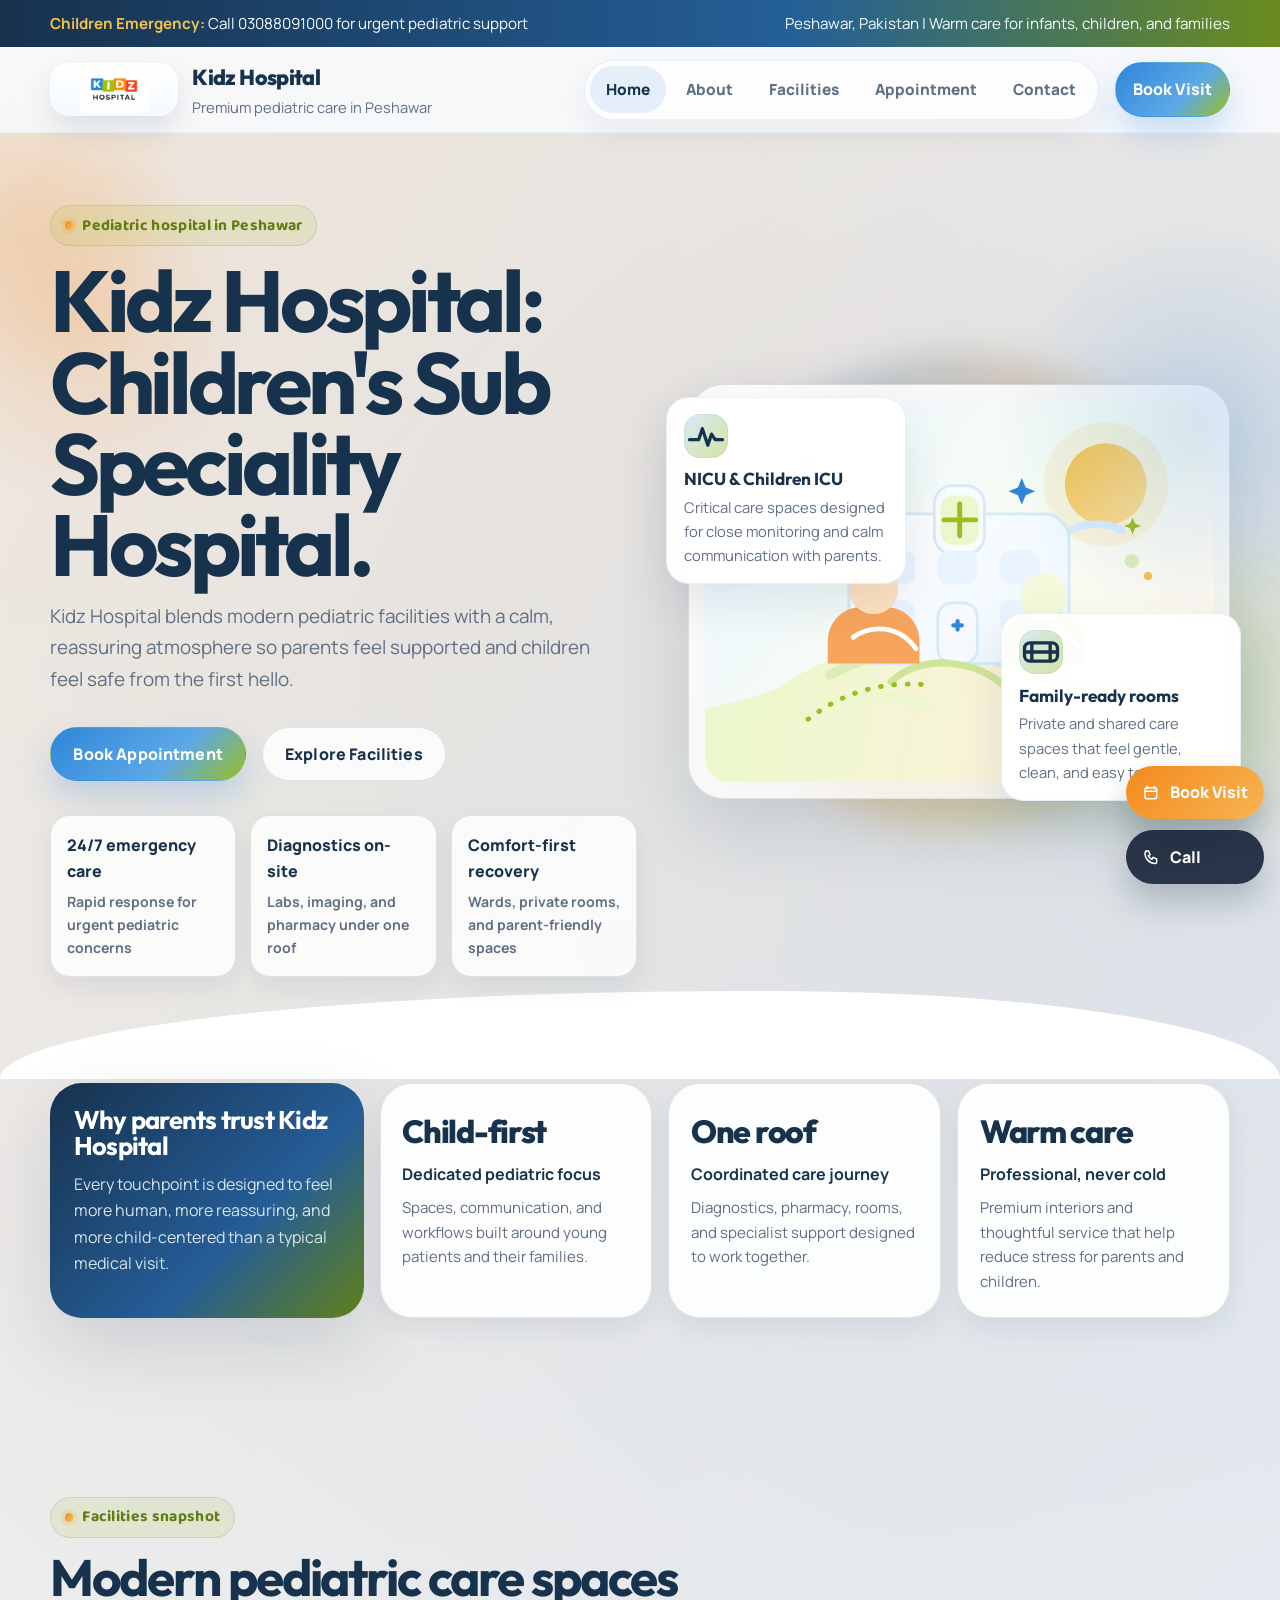
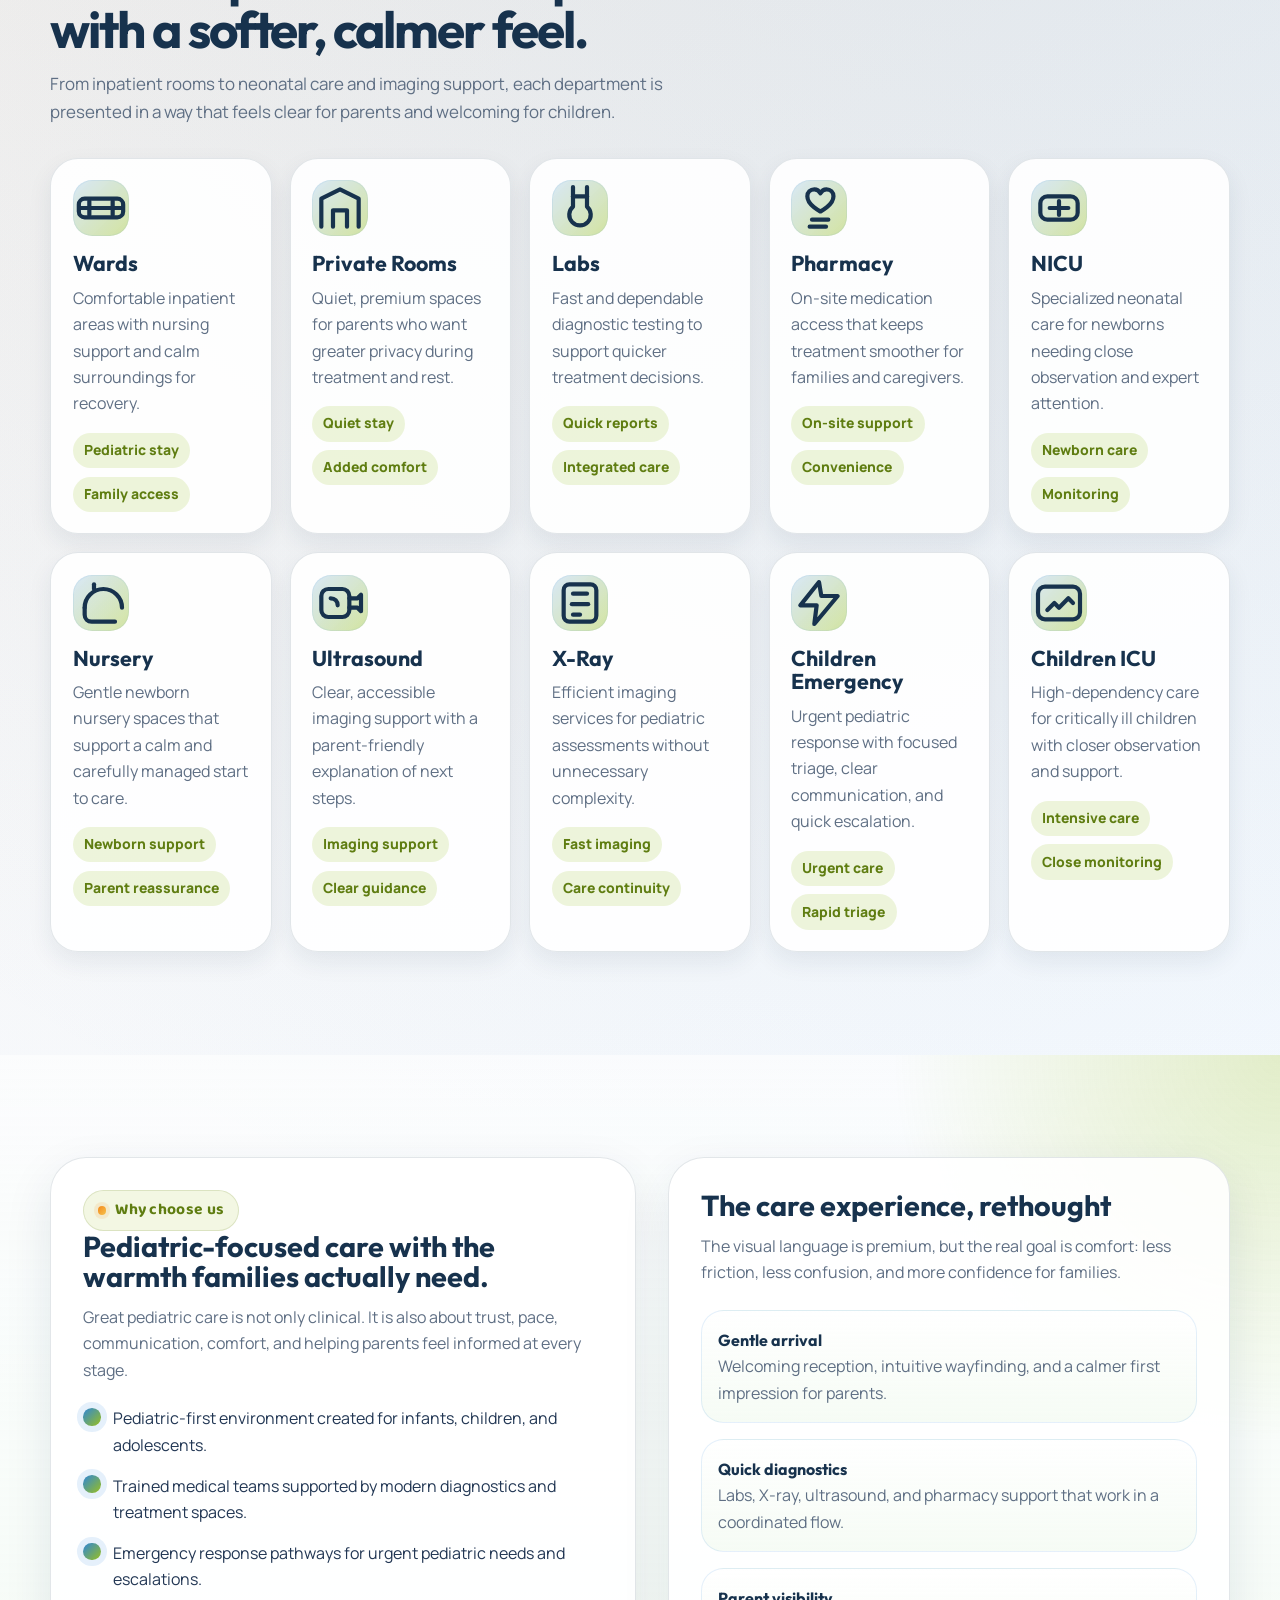
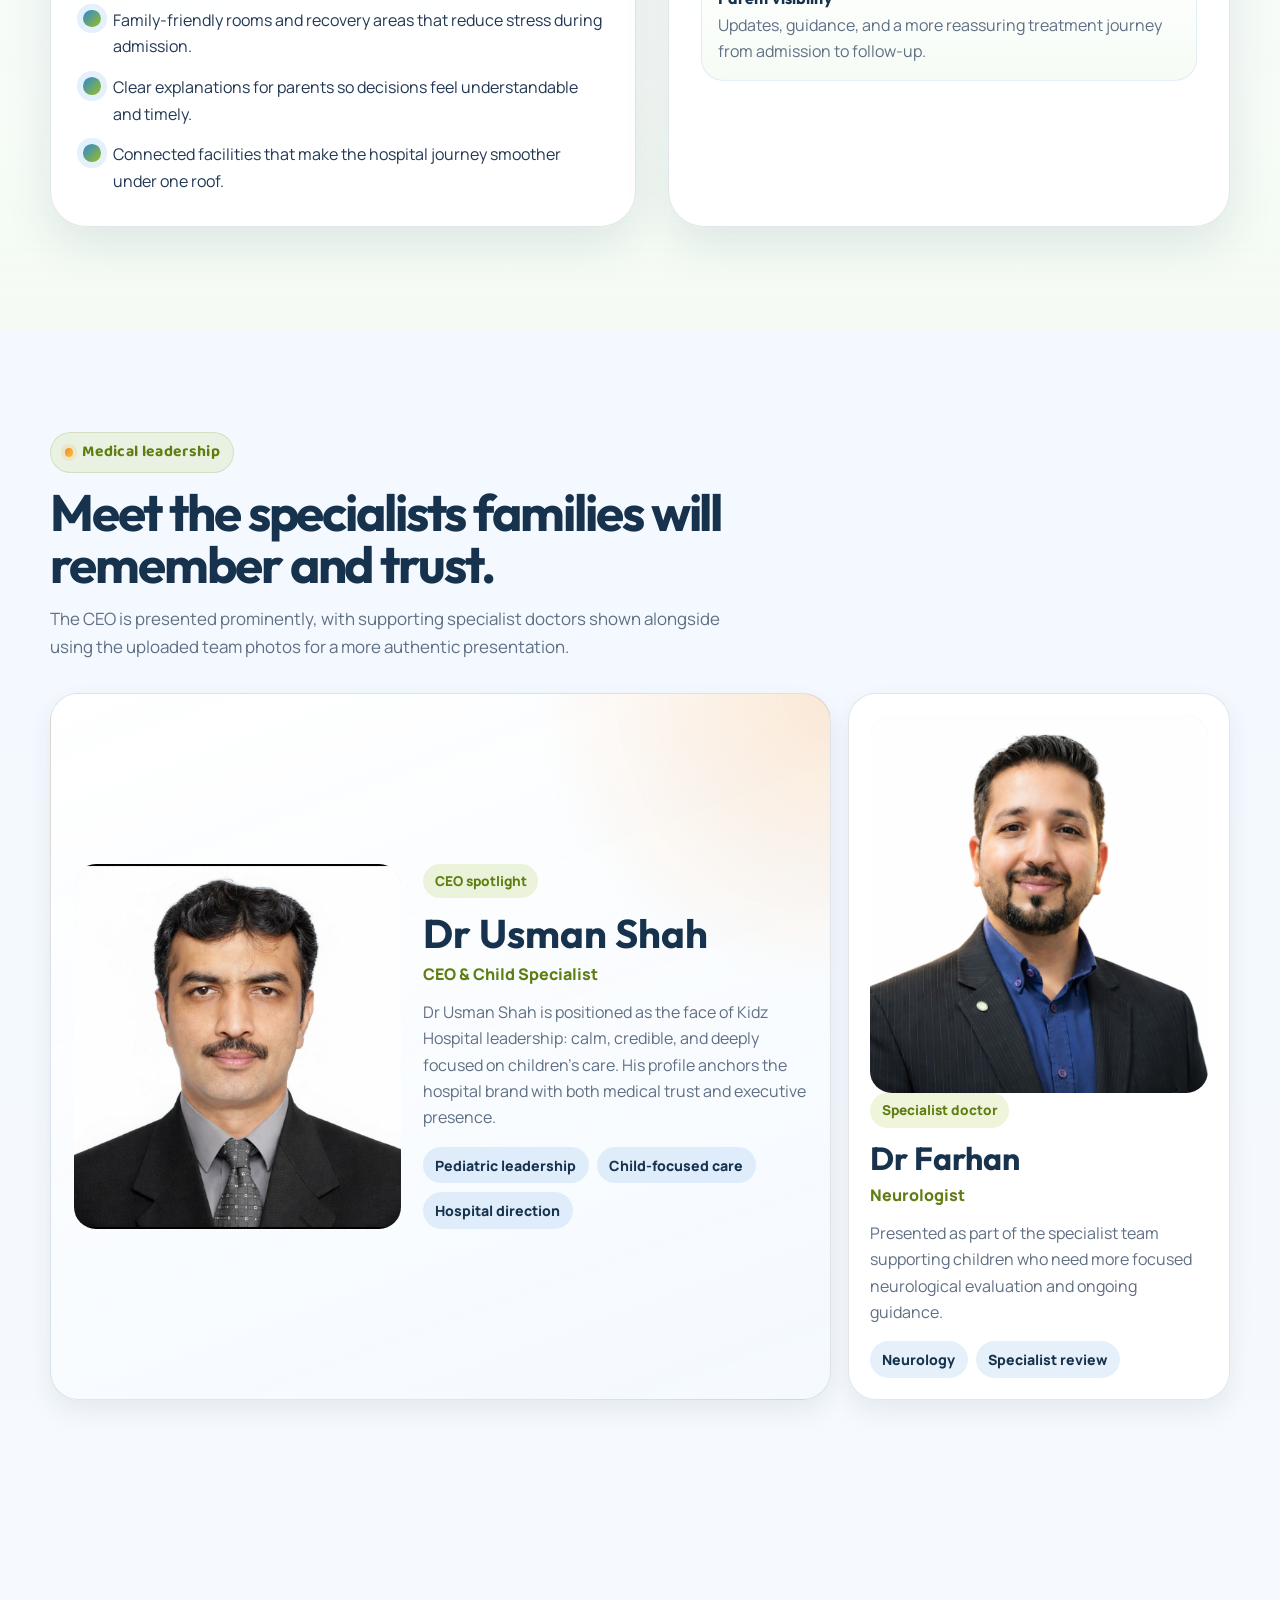
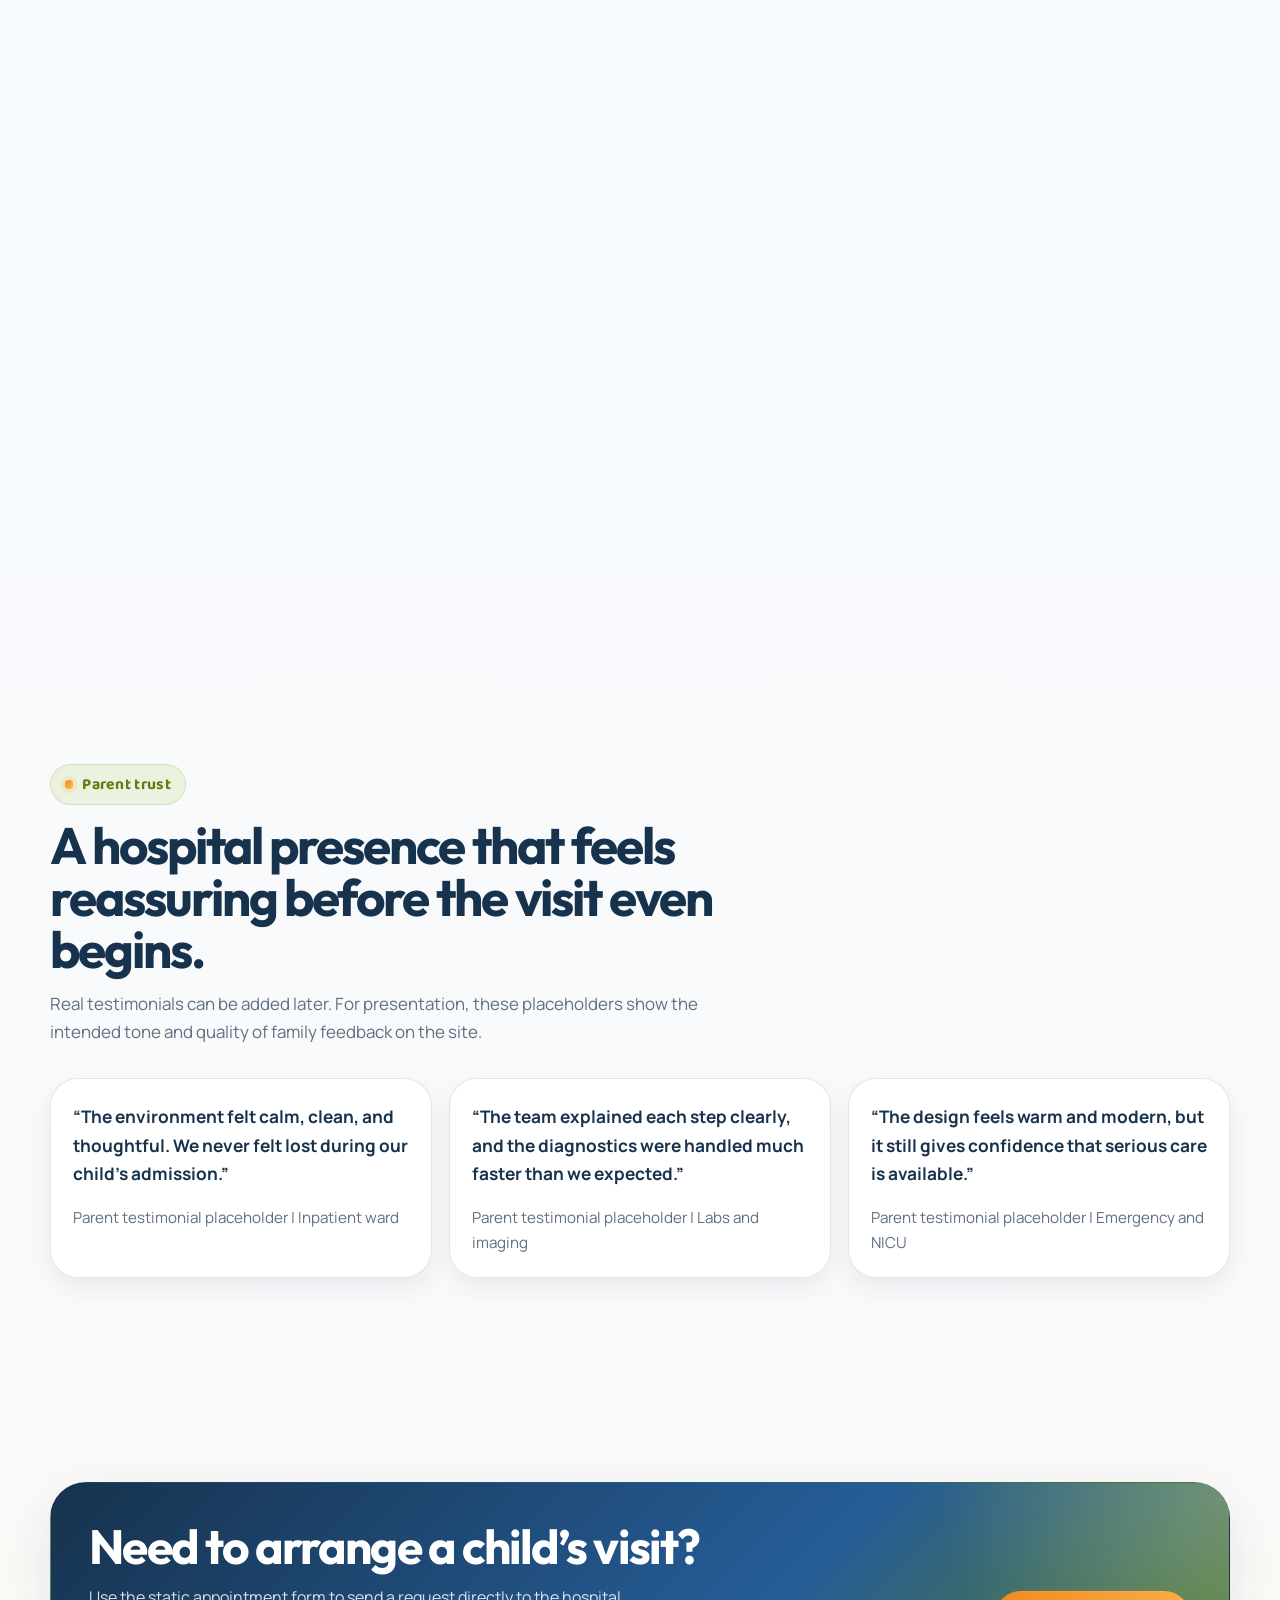
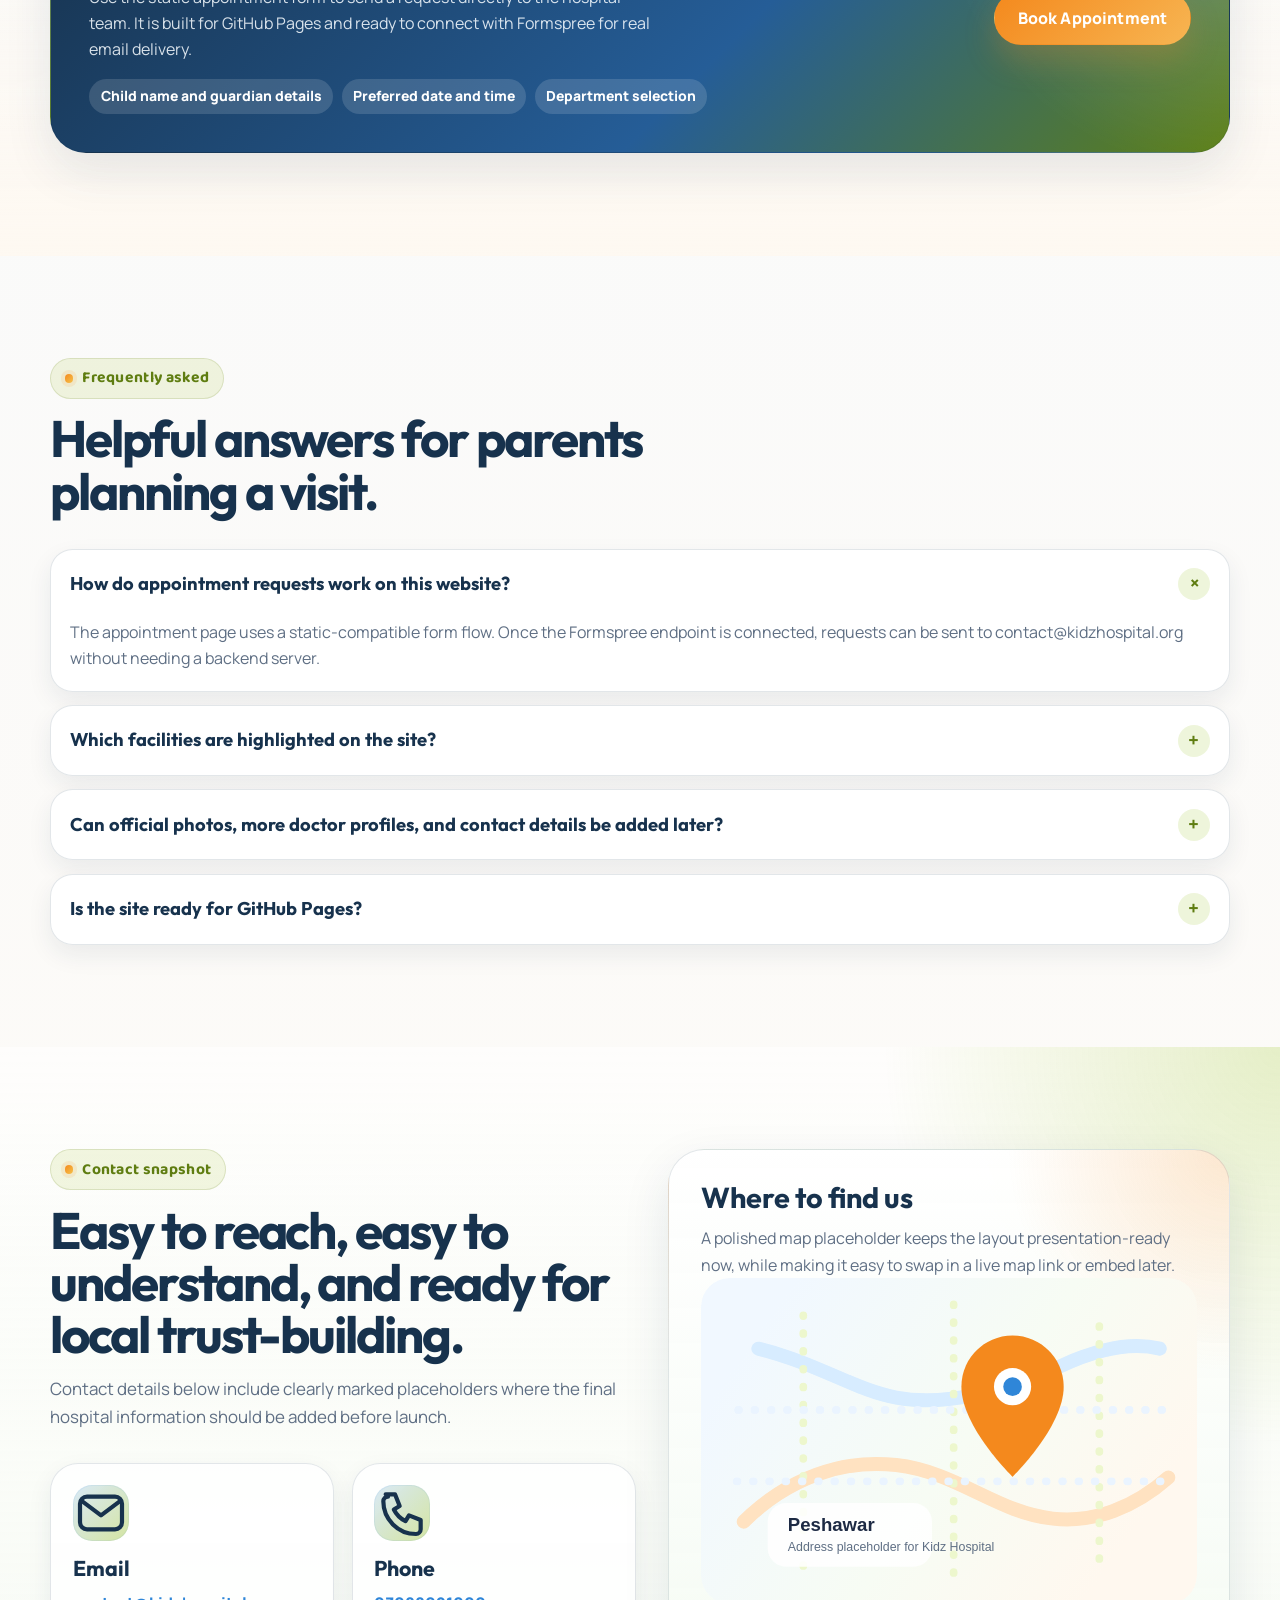
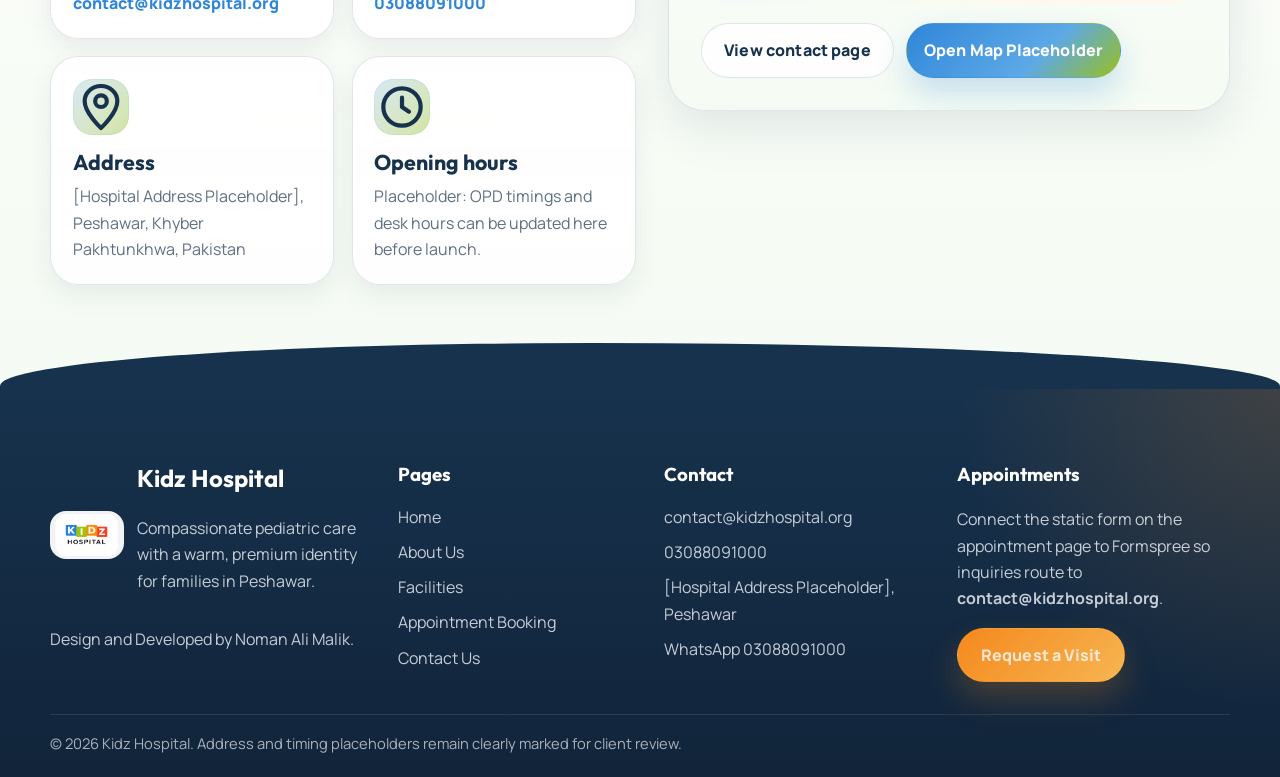
==== commit b7967fbe: "Change footer credit" ====
--- a/index.html
+++ b/index.html
@@ -736,7 +736,8 @@
             </div>
           </div>
           <p>
-            This static website is designed to feel memorable, trustworthy, and easy to launch on GitHub Pages.
+            Design and Developed by <a href="https://nomanmalik.co.uk/">Noman Ali Malik</a>.
+            <!-- This static website is designed to feel memorable, trustworthy, and easy to launch on GitHub Pages. -->
           </p>
         </section>
 
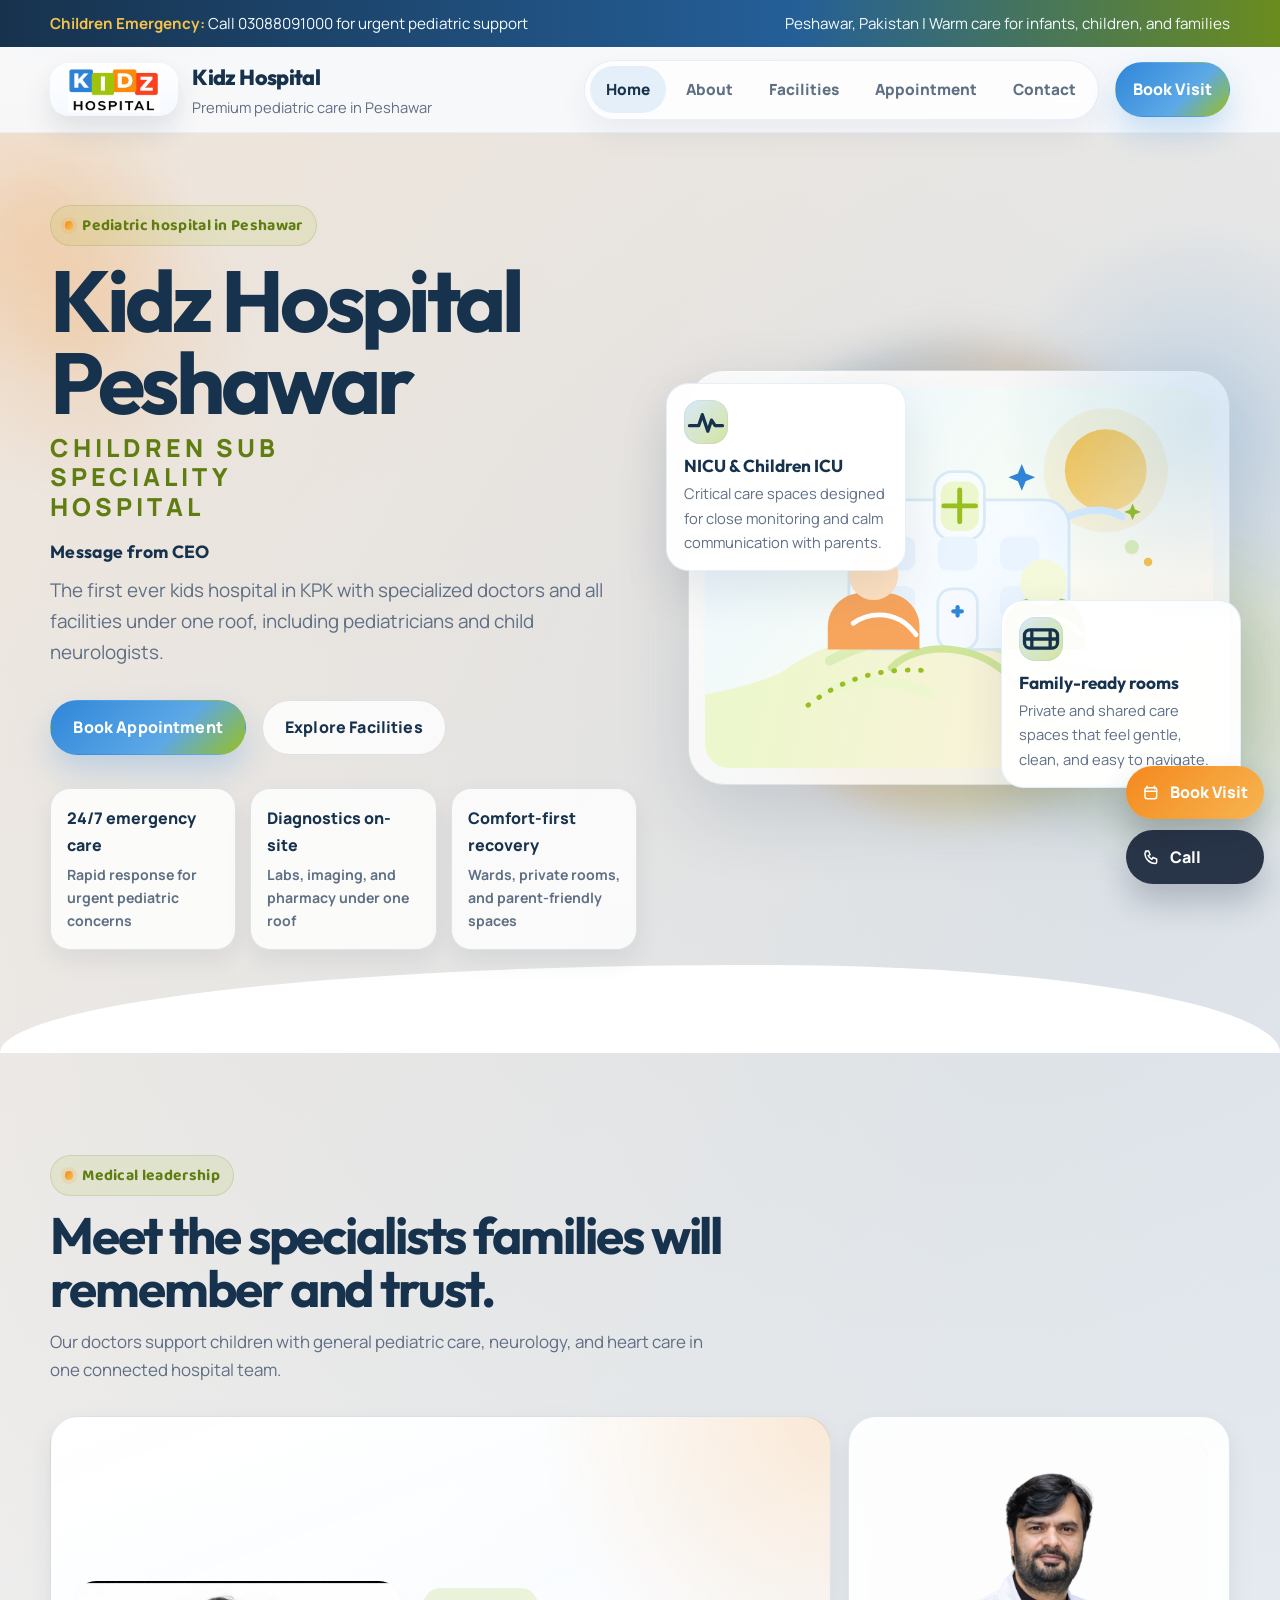
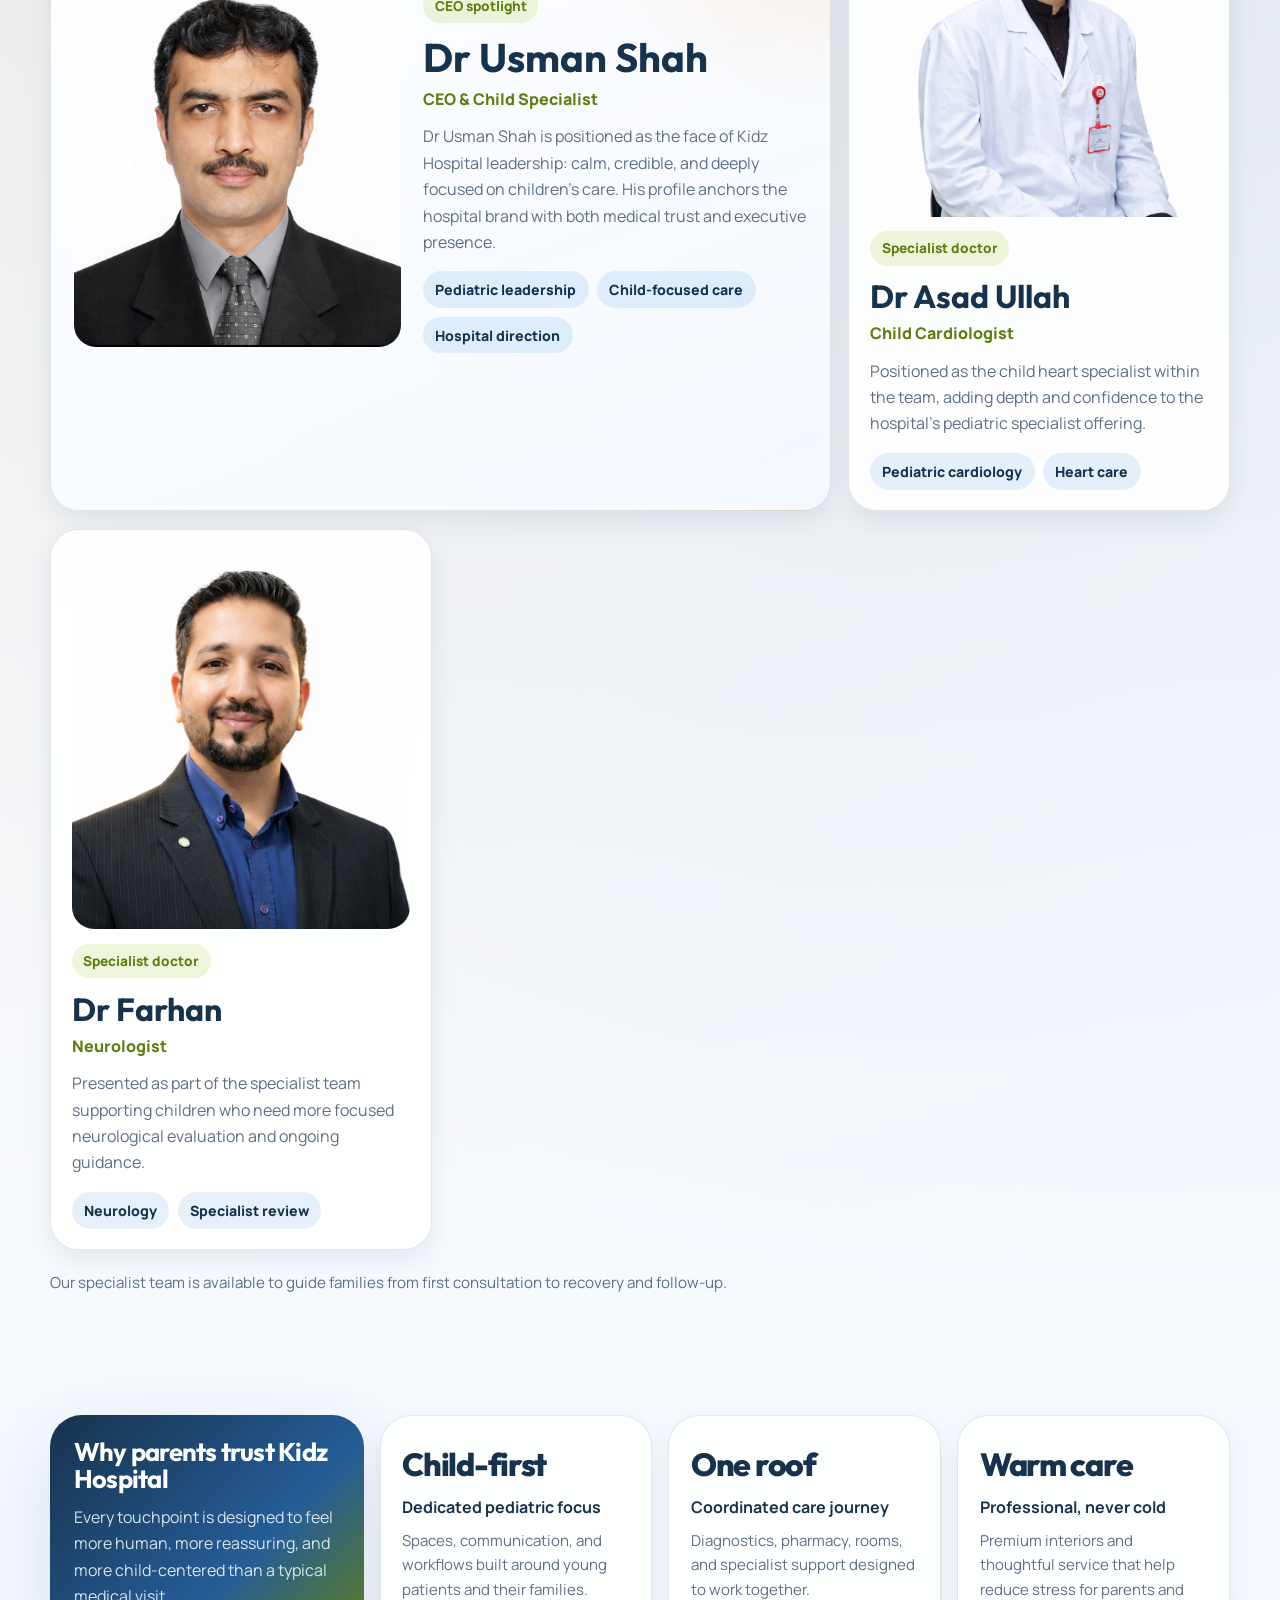
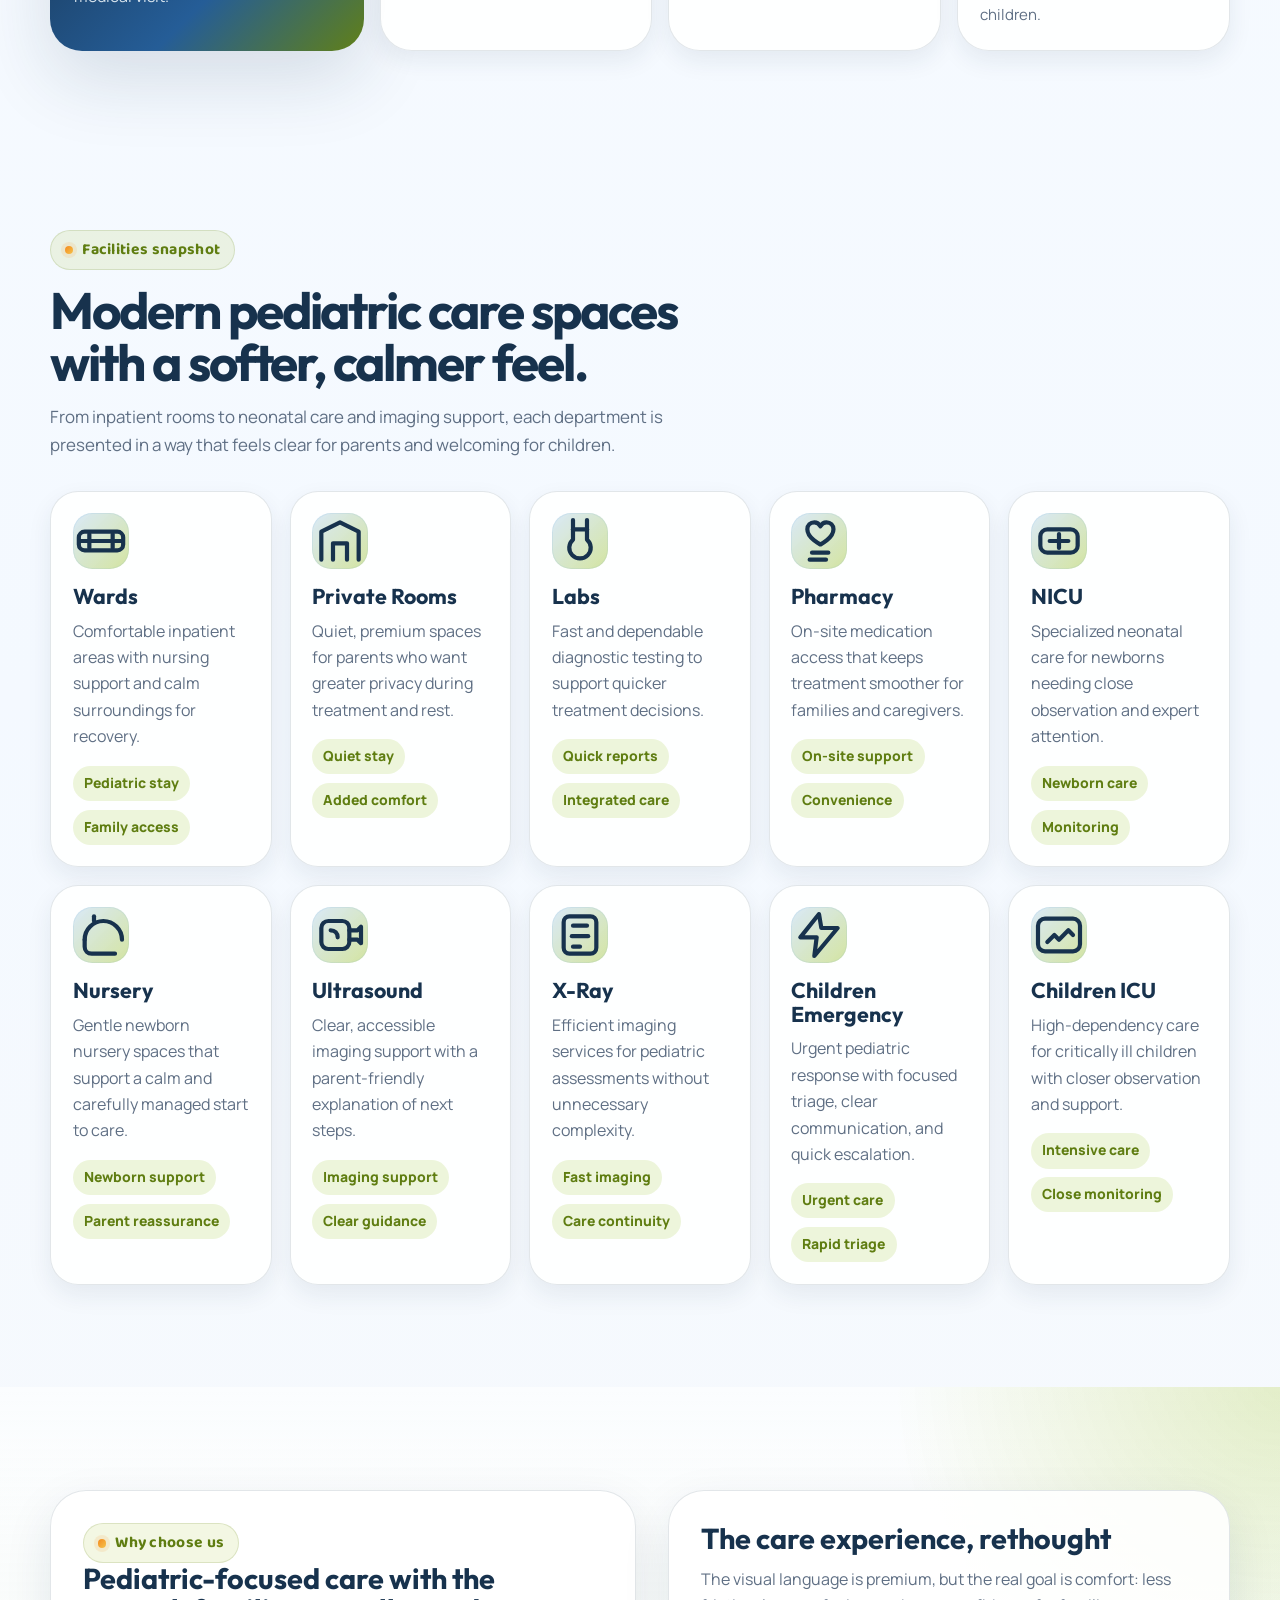
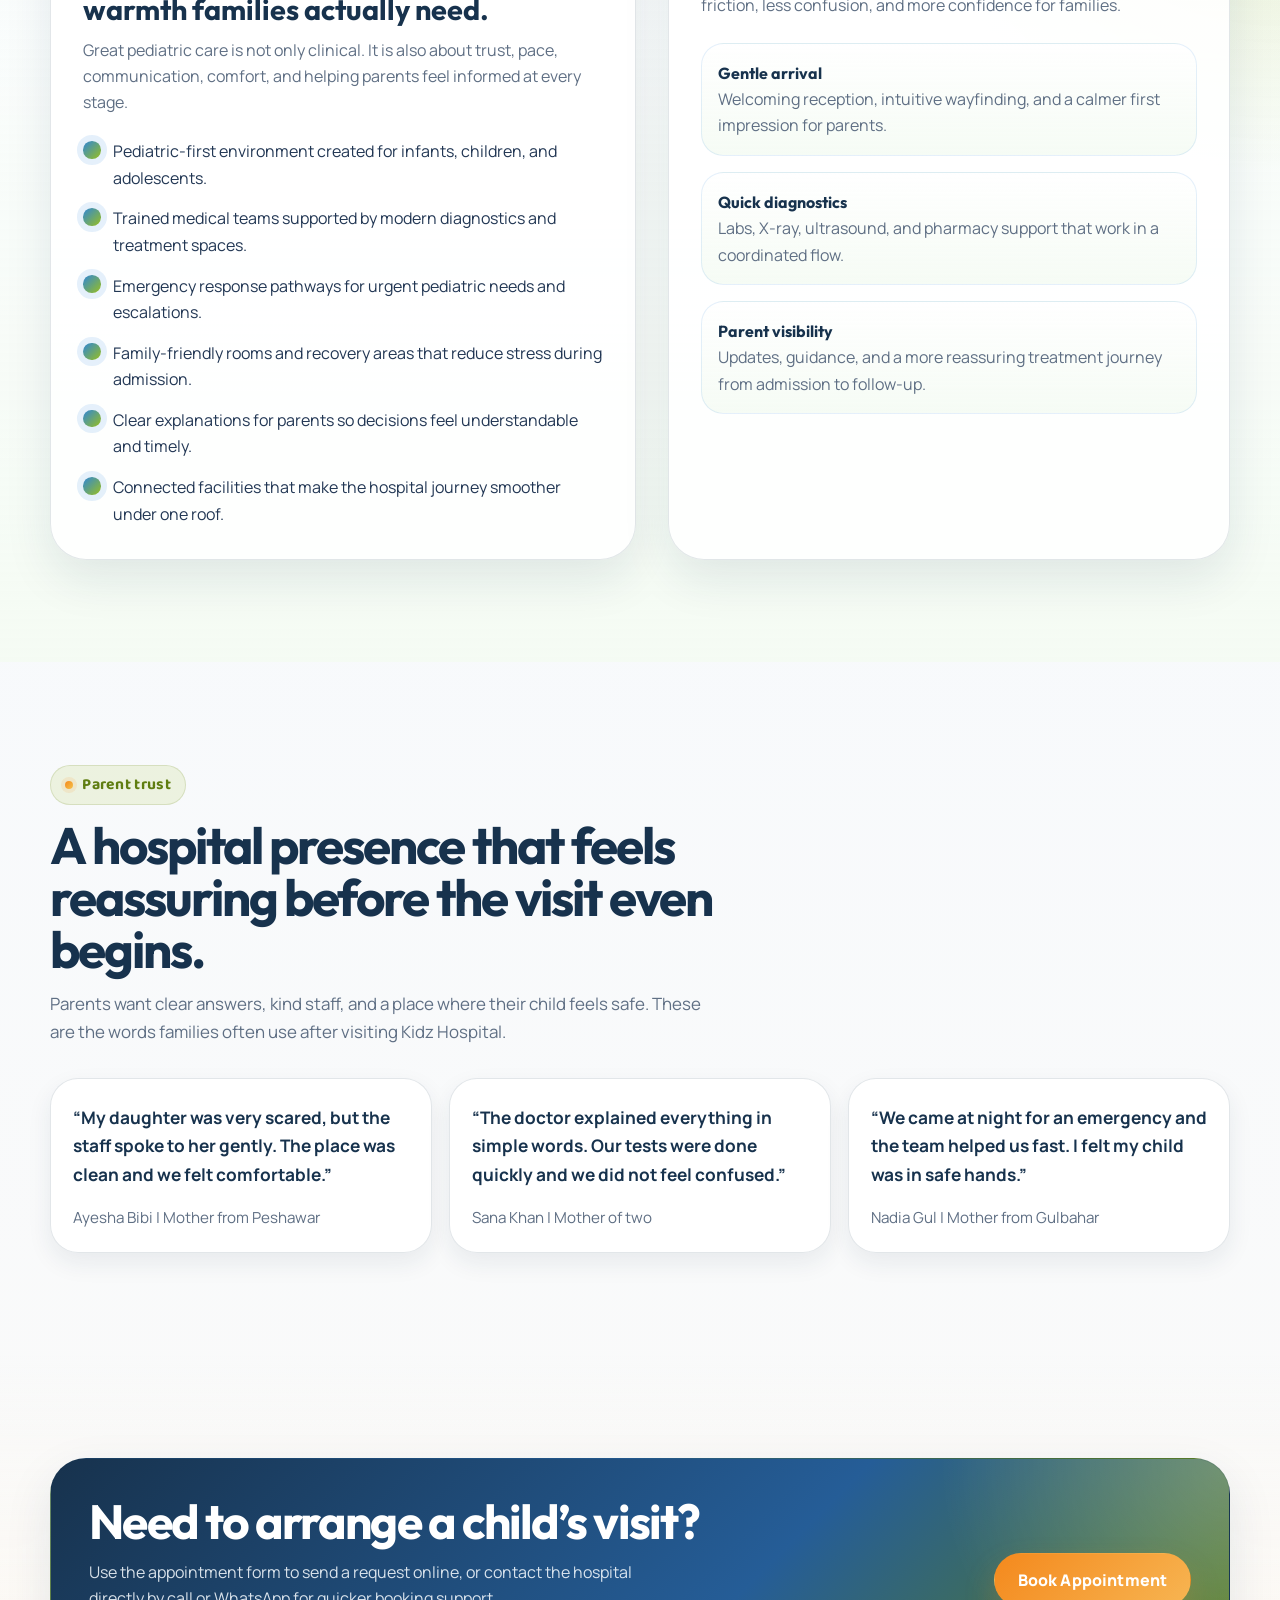
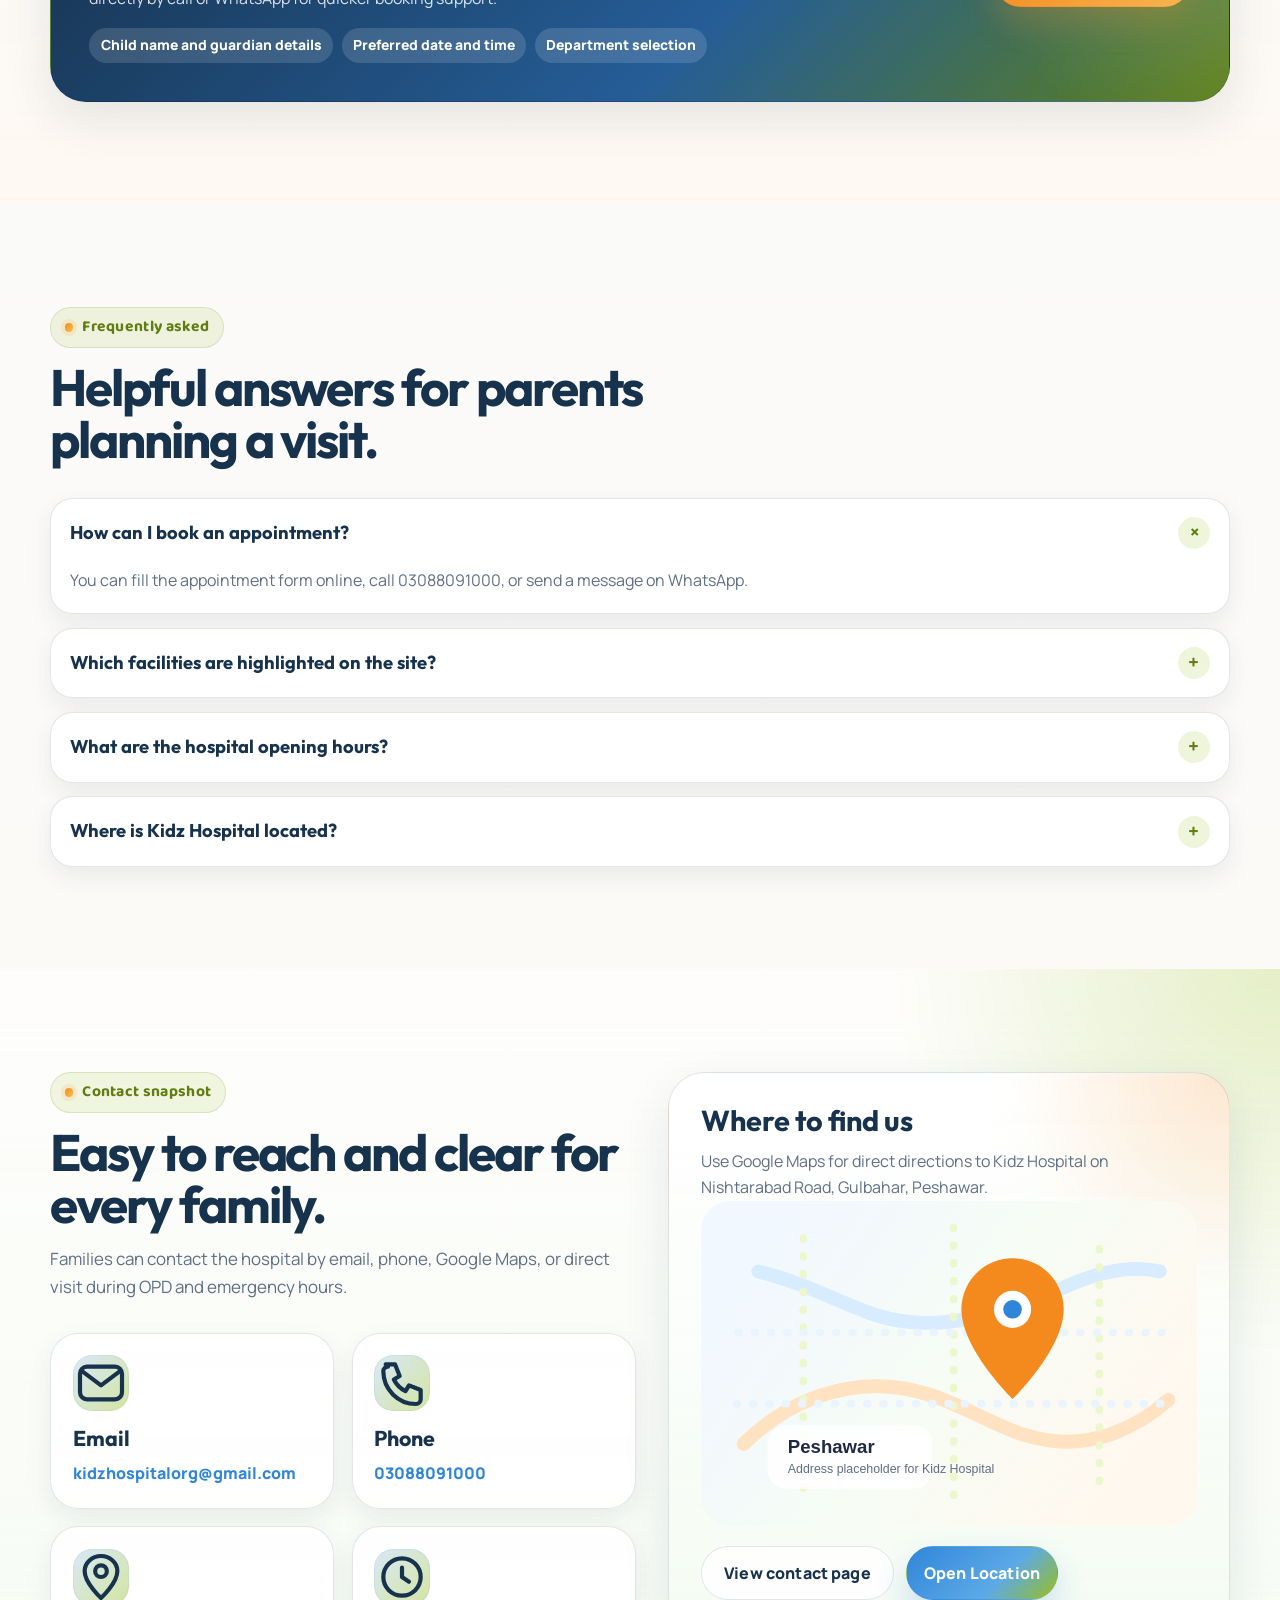
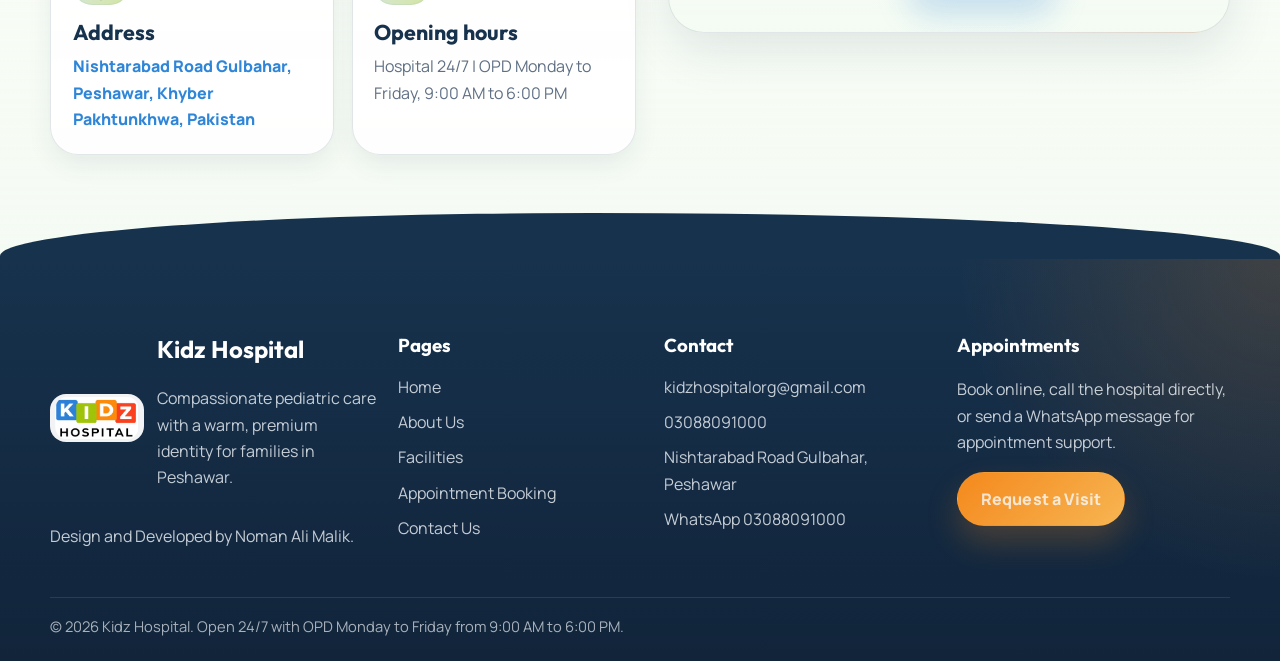
==== commit 14ce4cbd: "doctors-section-changes" ====
--- a/index.html
+++ b/index.html
@@ -6,7 +6,7 @@
     <title>Kidz Hospital | Pediatric Hospital in Peshawar</title>
     <meta
       name="description"
-      content="Kidz Hospital is a premium pediatric hospital website concept for Peshawar, Pakistan, featuring child-friendly facilities, diagnostics, NICU, emergency care, and a static appointment booking flow."
+      content="Kidz Hospital is a pediatric hospital in Peshawar with wards, diagnostics, NICU, children emergency, children ICU, pharmacy, and online appointment support."
     >
     <meta
       name="keywords"
@@ -44,12 +44,12 @@
         "@type": "Hospital",
         "name": "Kidz Hospital",
         "url": "https://kidzhospital.org/",
-        "email": "contact@kidzhospital.org",
+        "email": "kidzhospitalorg@gmail.com",
         "telephone": "+923088091000",
         "description": "Child-centered hospital in Peshawar with pediatric wards, NICU, diagnostics, pharmacy, emergency care, and family-friendly facilities.",
         "address": {
           "@type": "PostalAddress",
-          "streetAddress": "[Address Placeholder]",
+          "streetAddress": "Nishtarabad Road Gulbahar",
           "addressLocality": "Peshawar",
           "addressRegion": "Khyber Pakhtunkhwa",
           "addressCountry": "PK"
@@ -80,7 +80,7 @@
     <header class="site-header">
       <div class="container nav-wrap">
         <a class="brand" href="index.html" aria-label="Kidz Hospital home">
-          <img class="brand-mark" src="images/branding/brand-mark.png" alt="Kidz Hospital logo">
+          <img class="brand-mark" src="images/branding/brand-mark.jpg" alt="Kidz Hospital logo">
           <span class="brand-text">
             <span class="brand-title">Kidz Hospital</span>
             <span class="brand-subtitle">Premium pediatric care in Peshawar</span>
@@ -112,10 +112,14 @@
         <div class="container hero-grid">
           <div class="hero-copy reveal">
             <span class="eyebrow">Pediatric hospital in Peshawar</span>
-            <h1 class="hero-title">Kidz Hospital:    Children's Sub Speciality Hospital.</h1>
+            <h1 class="hero-title">
+              <span class="hero-title-main">Kidz Hospital Peshawar</span>
+              <span class="hero-title-sub">Children Sub Speciality Hospital</span>
+            </h1>
+            <p class="hero-message-title">Message from CEO</p>
             <p class="hero-lead">
-              Kidz Hospital blends modern pediatric facilities with a calm, reassuring atmosphere so
-              parents feel supported and children feel safe from the first hello.
+              The first ever kids hospital in KPK with specialized doctors and all facilities under one
+              roof, including pediatricians and child neurologists.
             </p>
 
             <div class="hero-actions">
@@ -173,6 +177,93 @@
           </div>
         </div>
         <div class="hero-curve" aria-hidden="true"></div>
+      </section>
+
+      <section class="section">
+        <div class="container">
+          <div class="section-header reveal">
+            <span class="eyebrow">Medical leadership</span>
+            <h2 class="section-title">Meet the specialists families will remember and trust.</h2>
+            <p class="section-lead">
+              Our doctors support children with general pediatric care, neurology, and heart care in one
+              connected hospital team.
+            </p>
+          </div>
+
+          <div class="doctor-grid">
+            <article class="doctor-card doctor-card--featured reveal">
+              <div class="doctor-photo-wrap">
+                <img
+                  class="doctor-photo"
+                  src="images/doctors/Dr-usman.png"
+                  alt="Dr Usman Shah"
+                >
+              </div>
+              <div class="doctor-copy">
+                <span class="doctor-badge">CEO spotlight</span>
+                <h3>Dr Usman Shah</h3>
+                <span class="doctor-role">CEO &amp; Child Specialist</span>
+                <p>
+                  Dr Usman Shah is positioned as the face of Kidz Hospital leadership: calm, credible, and
+                  deeply focused on children’s care. His profile anchors the hospital brand with both medical
+                  trust and executive presence.
+                </p>
+                <div class="doctor-meta">
+                  <span>Pediatric leadership</span>
+                  <span>Child-focused care</span>
+                  <span>Hospital direction</span>
+                </div>
+              </div>
+            </article>
+
+            
+
+            <article class="doctor-card reveal">
+              <div class="doctor-photo-wrap">
+                <img
+                  class="doctor-photo"
+                  src="images/doctors/Dr-Asad-ullah.png"
+                  alt="Dr Asad Ullah"
+                >
+              </div>
+              <div class="doctor-copy">
+                <span class="doctor-badge">Specialist doctor</span>
+                <h3>Dr Asad Ullah</h3>
+                <span class="doctor-role">Child Cardiologist</span>
+                <p>
+                  Positioned as the child heart specialist within the team, adding depth and confidence to the
+                  hospital’s pediatric specialist offering.
+                </p>
+                <div class="doctor-meta">
+                  <span>Pediatric cardiology</span>
+                  <span>Heart care</span>
+                </div>
+              </div>
+            </article>
+            <article class="doctor-card reveal">
+                <div class="doctor-photo-wrap">
+                    <img class="doctor-photo" src="images/doctors/Dr-farhan.png" alt="Dr Farhan">
+                </div>
+                <div class="doctor-copy">
+                    <span class="doctor-badge">Specialist doctor</span>
+                    <h3>Dr Farhan</h3>
+                    <span class="doctor-role">Neurologist</span>
+                    <p>
+                        Presented as part of the specialist team supporting children who need more focused neurological
+                        evaluation and ongoing guidance.
+                    </p>
+                    <div class="doctor-meta">
+                        <span>Neurology</span>
+                        <span>Specialist review</span>
+                    </div>
+                </div>
+            </article>
+          </div>
+
+          <p class="doctor-note reveal">
+            Our specialist team is available to guide families from first consultation to recovery and follow-up.
+          </p>
+        </div>
       </section>
 
       <section class="section section--tight">
@@ -425,126 +516,37 @@
       <section class="section">
         <div class="container">
           <div class="section-header reveal">
-            <span class="eyebrow">Medical leadership</span>
-            <h2 class="section-title">Meet the specialists families will remember and trust.</h2>
-            <p class="section-lead">
-              The CEO is presented prominently, with supporting specialist doctors shown alongside using the
-              uploaded team photos for a more authentic presentation.
-            </p>
-          </div>
-
-          <div class="doctor-grid">
-            <article class="doctor-card doctor-card--featured reveal">
-              <div class="doctor-photo-wrap">
-                <img
-                  class="doctor-photo"
-                  src="images/doctors/Dr-usman.png"
-                  alt="Dr Usman Shah"
-                >
-              </div>
-              <div class="doctor-copy">
-                <span class="doctor-badge">CEO spotlight</span>
-                <h3>Dr Usman Shah</h3>
-                <span class="doctor-role">CEO &amp; Child Specialist</span>
-                <p>
-                  Dr Usman Shah is positioned as the face of Kidz Hospital leadership: calm, credible, and
-                  deeply focused on children’s care. His profile anchors the hospital brand with both medical
-                  trust and executive presence.
-                </p>
-                <div class="doctor-meta">
-                  <span>Pediatric leadership</span>
-                  <span>Child-focused care</span>
-                  <span>Hospital direction</span>
-                </div>
-              </div>
-            </article>
-
-            <article class="doctor-card reveal">
-              <div class="doctor-photo-wrap">
-                <img
-                  class="doctor-photo"
-                  src="images/doctors/Dr-farhan.png"
-                  alt="Dr Farhan"
-                >
-              </div>
-              <div class="doctor-copy">
-                <span class="doctor-badge">Specialist doctor</span>
-                <h3>Dr Farhan</h3>
-                <span class="doctor-role">Neurologist</span>
-                <p>
-                  Presented as part of the specialist team supporting children who need more focused neurological
-                  evaluation and ongoing guidance.
-                </p>
-                <div class="doctor-meta">
-                  <span>Neurology</span>
-                  <span>Specialist review</span>
-                </div>
-              </div>
-            </article>
-
-            <article class="doctor-card reveal">
-              <div class="doctor-photo-wrap">
-                <img
-                  class="doctor-photo"
-                  src="images/doctors/Dr-Asad-ullah.png"
-                  alt="Dr Asad Ullah"
-                >
-              </div>
-              <div class="doctor-copy">
-                <span class="doctor-badge">Specialist doctor</span>
-                <h3>Dr Asad Ullah</h3>
-                <span class="doctor-role">Child Cardiologist</span>
-                <p>
-                  Positioned as the child heart specialist within the team, adding depth and confidence to the
-                  hospital’s pediatric specialist offering.
-                </p>
-                <div class="doctor-meta">
-                  <span>Pediatric cardiology</span>
-                  <span>Heart care</span>
-                </div>
-              </div>
-            </article>
-          </div>
-
-          <p class="doctor-note reveal">
-            The live doctor photos now come from the uploaded files inside <code>images/doctors/</code>, so
-            future updates only require swapping those assets.
-          </p>
-        </div>
-      </section>
-
-      <section class="section">
-        <div class="container">
-          <div class="section-header reveal">
             <span class="eyebrow">Parent trust</span>
             <h2 class="section-title">A hospital presence that feels reassuring before the visit even begins.</h2>
             <p class="section-lead">
-              Real testimonials can be added later. For presentation, these placeholders show the intended
-              tone and quality of family feedback on the site.
+              Parents want clear answers, kind staff, and a place where their child feels safe. These are the
+              words families often use after visiting Kidz Hospital.
             </p>
           </div>
 
           <div class="testimonial-grid">
             <article class="testimonial-card reveal">
               <blockquote>
-                “The environment felt calm, clean, and thoughtful. We never felt lost during our child’s
-                admission.”
+                “My daughter was very scared, but the staff spoke to her gently. The place was clean and we
+                felt comfortable.”
               </blockquote>
-              <footer>Parent testimonial placeholder | Inpatient ward</footer>
+              <footer>Ayesha Bibi | Mother from Peshawar</footer>
             </article>
 
             <article class="testimonial-card reveal">
               <blockquote>
-                “The team explained each step clearly, and the diagnostics were handled much faster than we expected.”
+                “The doctor explained everything in simple words. Our tests were done quickly and we did not
+                feel confused.”
               </blockquote>
-              <footer>Parent testimonial placeholder | Labs and imaging</footer>
+              <footer>Sana Khan | Mother of two</footer>
             </article>
 
             <article class="testimonial-card reveal">
               <blockquote>
-                “The design feels warm and modern, but it still gives confidence that serious care is available.”
+                “We came at night for an emergency and the team helped us fast. I felt my child was in safe
+                hands.”
               </blockquote>
-              <footer>Parent testimonial placeholder | Emergency and NICU</footer>
+              <footer>Nadia Gul | Mother from Gulbahar</footer>
             </article>
           </div>
         </div>
@@ -557,8 +559,8 @@
               <div>
                 <h2>Need to arrange a child’s visit?</h2>
                 <p>
-                  Use the static appointment form to send a request directly to the hospital team. It is built
-                  for GitHub Pages and ready to connect with Formspree for real email delivery.
+                  Use the appointment form to send a request online, or contact the hospital directly by call
+                  or WhatsApp for quicker booking support.
                 </p>
                 <div class="pill-list">
                   <span class="pill">Child name and guardian details</span>
@@ -584,15 +586,14 @@
           <div class="faq-list">
             <article class="faq-item is-open reveal">
               <button class="faq-question" type="button" aria-expanded="true" aria-controls="faq-home-1">
-                <span>How do appointment requests work on this website?</span>
+                <span>How can I book an appointment?</span>
                 <span aria-hidden="true">+</span>
               </button>
               <div class="faq-content" id="faq-home-1">
                 <div class="faq-answer">
                   <p>
-                    The appointment page uses a static-compatible form flow. Once the Formspree endpoint is
-                    connected, requests can be sent to <a href="mailto:contact@kidzhospital.org">contact@kidzhospital.org</a>
-                    without needing a backend server.
+                    You can fill the appointment form online, call <a href="tel:03088091000">03088091000</a>,
+                    or send a message on <a href="https://wa.me/923088091000" target="_blank" rel="noopener">WhatsApp</a>.
                   </p>
                 </div>
               </div>
@@ -615,14 +616,14 @@
 
             <article class="faq-item reveal">
               <button class="faq-question" type="button" aria-expanded="false" aria-controls="faq-home-3">
-                <span>Can official photos, more doctor profiles, and contact details be added later?</span>
+                <span>What are the hospital opening hours?</span>
                 <span aria-hidden="true">+</span>
               </button>
               <div class="faq-content" id="faq-home-3">
                 <div class="faq-answer">
                   <p>
-                    Yes. Sample doctor portraits and placeholder details are easy to replace with official
-                    headshots, verified contact information, full doctor bios, and family reviews during launch.
+                    The hospital is open 24/7. OPD runs Monday to Friday from 9:00 AM to 6:00 PM, and children
+                    emergency, children ICU, and pharmacy are open 24/7.
                   </p>
                 </div>
               </div>
@@ -630,14 +631,13 @@
 
             <article class="faq-item reveal">
               <button class="faq-question" type="button" aria-expanded="false" aria-controls="faq-home-4">
-                <span>Is the site ready for GitHub Pages?</span>
+                <span>Where is Kidz Hospital located?</span>
                 <span aria-hidden="true">+</span>
               </button>
               <div class="faq-content" id="faq-home-4">
                 <div class="faq-answer">
                   <p>
-                    Yes. The project uses plain HTML, CSS, JavaScript, relative asset paths, a `.nojekyll`
-                    file, and a README with deployment steps for static hosting.
+                    Kidz Hospital is located on <a href="https://maps.app.goo.gl/x59yG2KoKNHwrsw7A?g_st=aw" target="_blank" rel="noopener">Nishtarabad Road Gulbahar, Peshawar</a>.
                   </p>
                 </div>
               </div>
@@ -651,10 +651,10 @@
           <div>
             <div class="section-header reveal">
               <span class="eyebrow">Contact snapshot</span>
-              <h2 class="section-title">Easy to reach, easy to understand, and ready for local trust-building.</h2>
+              <h2 class="section-title">Easy to reach and clear for every family.</h2>
               <p class="section-lead">
-                Contact details below include clearly marked placeholders where the final hospital information
-                should be added before launch.
+                Families can contact the hospital by email, phone, Google Maps, or direct visit during OPD and
+                emergency hours.
               </p>
             </div>
 
@@ -667,7 +667,7 @@
                   </svg>
                 </div>
                 <h3>Email</h3>
-                <p><a href="mailto:contact@kidzhospital.org">contact@kidzhospital.org</a></p>
+                <p><a href="mailto:kidzhospitalorg@gmail.com">kidzhospitalorg@gmail.com</a></p>
               </article>
 
               <article class="contact-card reveal">
@@ -688,7 +688,11 @@
                   </svg>
                 </div>
                 <h3>Address</h3>
-                <p>[Hospital Address Placeholder], Peshawar, Khyber Pakhtunkhwa, Pakistan</p>
+                <p>
+                  <a href="https://maps.app.goo.gl/x59yG2KoKNHwrsw7A?g_st=aw" target="_blank" rel="noopener">
+                    Nishtarabad Road Gulbahar, Peshawar, Khyber Pakhtunkhwa, Pakistan
+                  </a>
+                </p>
               </article>
 
               <article class="contact-card reveal">
@@ -699,7 +703,7 @@
                   </svg>
                 </div>
                 <h3>Opening hours</h3>
-                <p>Placeholder: OPD timings and desk hours can be updated here before launch.</p>
+                <p>Hospital 24/7 | OPD Monday to Friday, 9:00 AM to 6:00 PM</p>
               </article>
             </div>
           </div>
@@ -707,18 +711,17 @@
           <aside class="map-card reveal">
             <h2>Where to find us</h2>
             <p>
-              A polished map placeholder keeps the layout presentation-ready now, while making it easy to swap
-              in a live map link or embed later.
+              Use Google Maps for direct directions to Kidz Hospital on Nishtarabad Road, Gulbahar, Peshawar.
             </p>
-            <img src="images/illustrations/contact-map.svg" alt="Stylized map placeholder showing Kidz Hospital in Peshawar">
+            <img src="images/illustrations/contact-map.svg" alt="Stylized map showing Kidz Hospital in Peshawar">
             <div class="map-card__actions">
               <a class="button button--ghost" href="contact.html">View contact page</a>
               <a
                 class="button button--small"
-                href="https://maps.google.com/?q=Peshawar,Pakistan"
+                href="https://maps.app.goo.gl/x59yG2KoKNHwrsw7A?g_st=aw"
                 target="_blank"
                 rel="noopener"
-              >Open Map Placeholder</a>
+              >Open Location</a>
             </div>
           </aside>
         </div>
@@ -729,15 +732,14 @@
       <div class="container footer-grid">
         <section class="footer-block">
           <div class="footer-brand">
-            <img src="images/branding/brand-mark.png" alt="Kidz Hospital logo">
+            <img src="images/branding/brand-mark.jpg" alt="Kidz Hospital logo">
             <div>
               <h2>Kidz Hospital</h2>
               <p>Compassionate pediatric care with a warm, premium identity for families in Peshawar.</p>
             </div>
           </div>
           <p>
-            Design and Developed by <a href="https://nomanmalik.co.uk/">Noman Ali Malik</a>.
-            <!-- This static website is designed to feel memorable, trustworthy, and easy to launch on GitHub Pages. -->
+            Design and Developed by <a href="https://nomanmalik.co.uk/" target="_blank" rel="noopener">Noman Ali Malik</a>.
           </p>
         </section>
 
@@ -755,9 +757,9 @@
         <section class="footer-block">
           <h3>Contact</h3>
           <ul>
-            <li><a href="mailto:contact@kidzhospital.org">contact@kidzhospital.org</a></li>
+            <li><a href="mailto:kidzhospitalorg@gmail.com">kidzhospitalorg@gmail.com</a></li>
             <li><a href="tel:03088091000">03088091000</a></li>
-            <li>[Hospital Address Placeholder], Peshawar</li>
+            <li><a href="https://maps.app.goo.gl/x59yG2KoKNHwrsw7A?g_st=aw" target="_blank" rel="noopener">Nishtarabad Road Gulbahar, Peshawar</a></li>
             <li><a href="https://wa.me/923088091000" target="_blank" rel="noopener">WhatsApp 03088091000</a></li>
           </ul>
         </section>
@@ -765,8 +767,7 @@
         <section class="footer-block">
           <h3>Appointments</h3>
           <p>
-            Connect the static form on the appointment page to Formspree so inquiries route to
-            <strong>contact@kidzhospital.org</strong>.
+            Book online, call the hospital directly, or send a WhatsApp message for appointment support.
           </p>
           <div class="footer-cta">
             <a class="button button--secondary" href="appointment.html">Request a Visit</a>
@@ -775,7 +776,7 @@
       </div>
 
       <div class="container footer-note">
-        © <span class="js-year"></span> Kidz Hospital. Address and timing placeholders remain clearly marked for client review.
+        © <span class="js-year"></span> Kidz Hospital. Open 24/7 with OPD Monday to Friday from 9:00 AM to 6:00 PM.
       </div>
     </footer>
 
--- a/css/styles.css
+++ b/css/styles.css
@@ -476,10 +476,39 @@
 
 .hero-title {
   margin: 0.9rem 0 1rem;
+  display: flex;
+  flex-direction: column;
+  gap: 0.45rem;
   font-family: "Outfit", sans-serif;
   font-size: clamp(2.8rem, 7vw, 5.4rem);
   line-height: 0.94;
   letter-spacing: -0.05em;
+  color: var(--navy);
+}
+
+.hero-title-main {
+  display: block;
+}
+
+.hero-title .hero-title-sub {
+  display: block;
+  max-width: 20ch;
+  margin-top: 0.2rem;
+  font-family: "Manrope", sans-serif;
+  font-size: clamp(1.05rem, 2vw, 1.55rem);
+  font-weight: 800;
+  line-height: 1.18;
+  letter-spacing: 0.16em;
+  text-transform: uppercase;
+  color: var(--teal-deep);
+}
+
+.hero-message-title {
+  margin: 0 0 0.55rem;
+  font-family: "Outfit", sans-serif;
+  font-size: 1.1rem;
+  font-weight: 700;
+  letter-spacing: 0.02em;
   color: var(--navy);
 }
 
@@ -952,6 +981,33 @@
   font-weight: 800;
 }
 
+.contact-link-icon {
+  display: inline-flex;
+  align-items: center;
+  justify-content: center;
+  width: 3.2rem;
+  height: 3.2rem;
+  border-radius: 50%;
+  transition:
+    transform 0.22s ease,
+    box-shadow 0.22s ease;
+}
+
+.contact-link-icon:hover {
+  transform: translateY(-2px);
+}
+
+.contact-link-icon svg {
+  width: 1.55rem;
+  height: 1.55rem;
+}
+
+.contact-link-icon--whatsapp {
+  background: #25d366;
+  color: #fff;
+  box-shadow: 0 14px 30px rgba(37, 211, 102, 0.28);
+}
+
 .map-card {
   position: relative;
   overflow: hidden;
@@ -1467,18 +1523,21 @@
   object-fit: cover;
 }
 
+.doctor-copy {
+  display: flex;
+  flex-direction: column;
+  align-items: flex-start;
+}
+
 .doctor-badge {
   display: inline-flex;
   align-items: center;
   gap: 0.4rem;
+  margin: 0.9rem 0;
   padding: 0.38rem 0.72rem;
   border-radius: 999px;
   font-size: 0.85rem;
   font-weight: 800;
-}
-
-.doctor-badge {
-  margin-bottom: 0.9rem;
   background: rgba(var(--green-rgb), 0.16);
   color: var(--teal-deep);
 }
@@ -1775,6 +1834,7 @@
   .hero-proof,
   .intro-strip,
   .facility-grid,
+  .testimonial-grid,
   .contact-summary,
   .contact-grid,
   .services-grid,
@@ -1907,6 +1967,7 @@
   .hero-proof,
   .intro-strip,
   .facility-grid,
+  .testimonial-grid,
   .contact-summary,
   .contact-grid,
   .services-grid,
@@ -1923,6 +1984,20 @@
     grid-template-columns: 1fr;
   }
 
+  .testimonial-card {
+    padding: 1.2rem;
+  }
+
+  .testimonial-card blockquote {
+    font-size: 1rem;
+    line-height: 1.55;
+  }
+
+  .testimonial-card footer {
+    font-size: 0.9rem;
+    line-height: 1.55;
+  }
+
   .hero-visual {
     min-height: auto;
     flex-direction: column;
@@ -2006,6 +2081,10 @@
     font-size: clamp(1.7rem, 8vw, 2.2rem);
   }
 
+  .testimonial-card blockquote {
+    font-size: 0.96rem;
+  }
+
   .faq-question {
     padding: 1rem 1.05rem;
   }
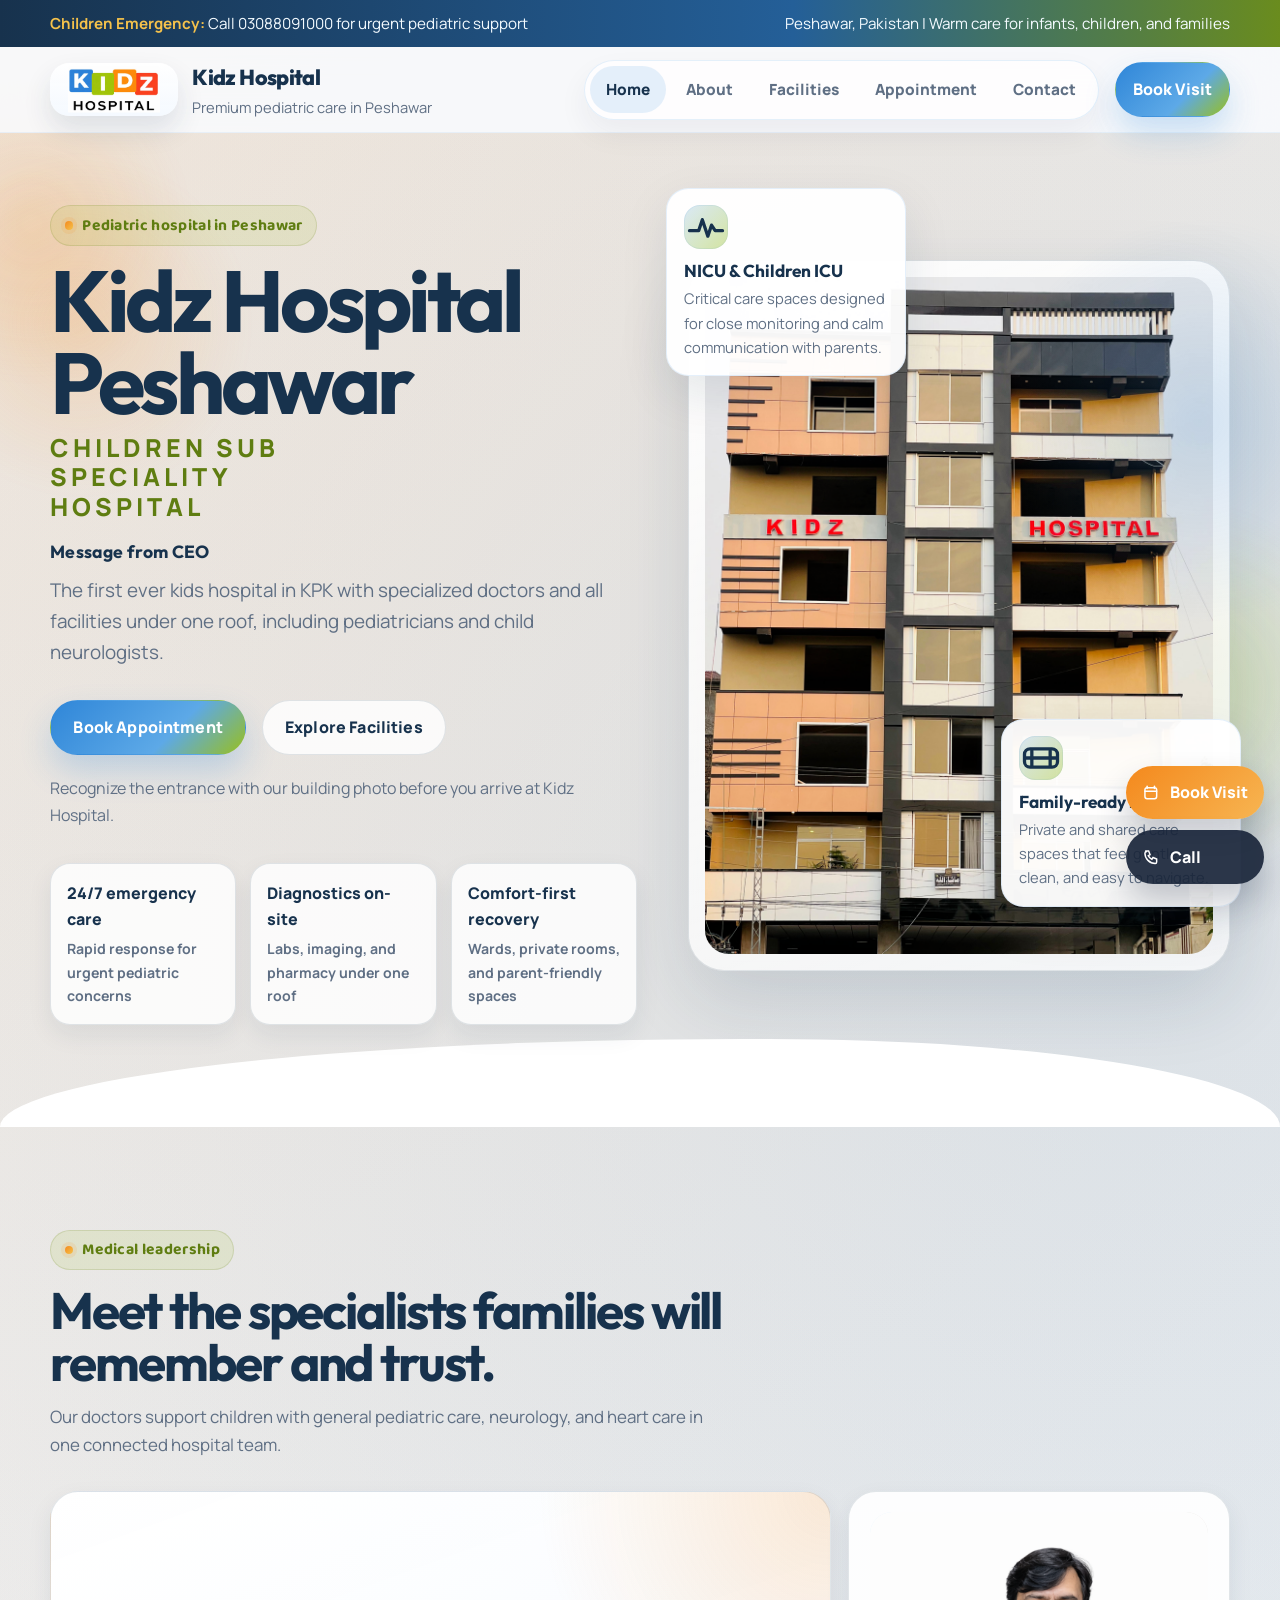
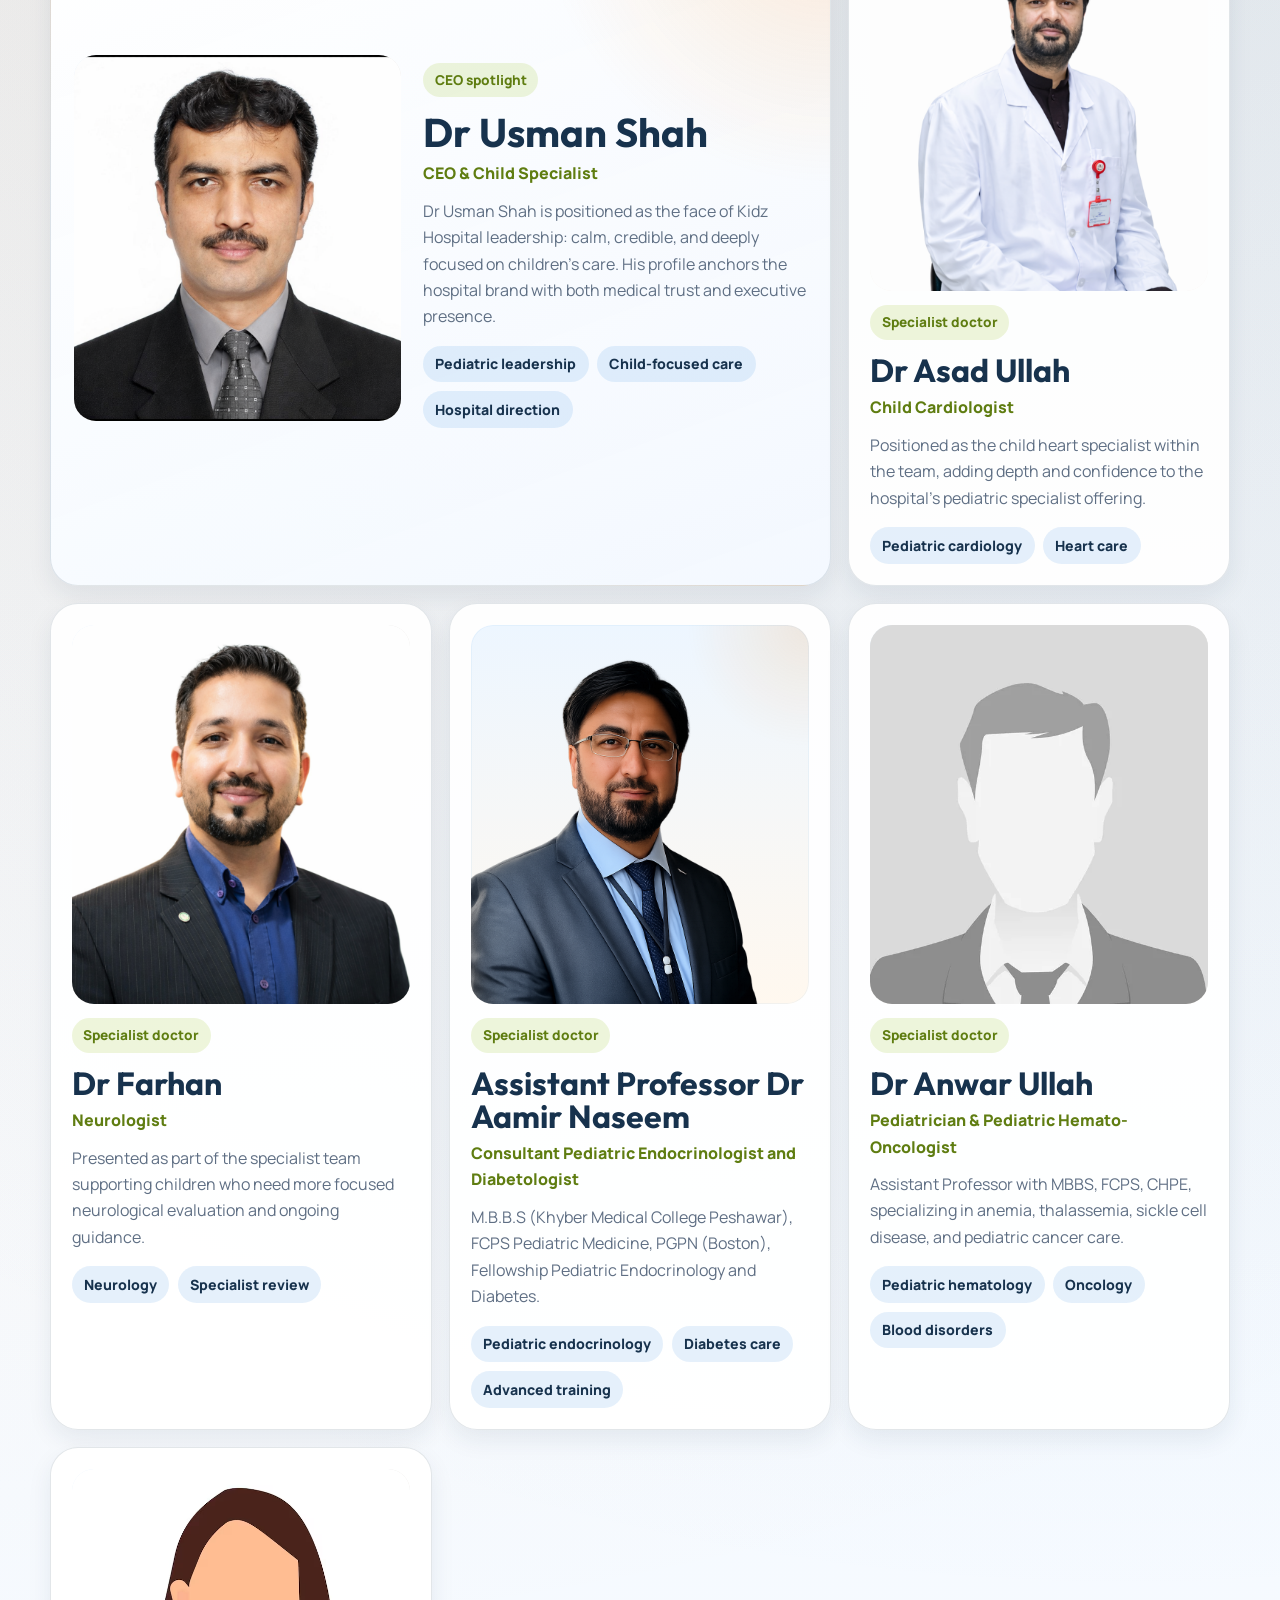
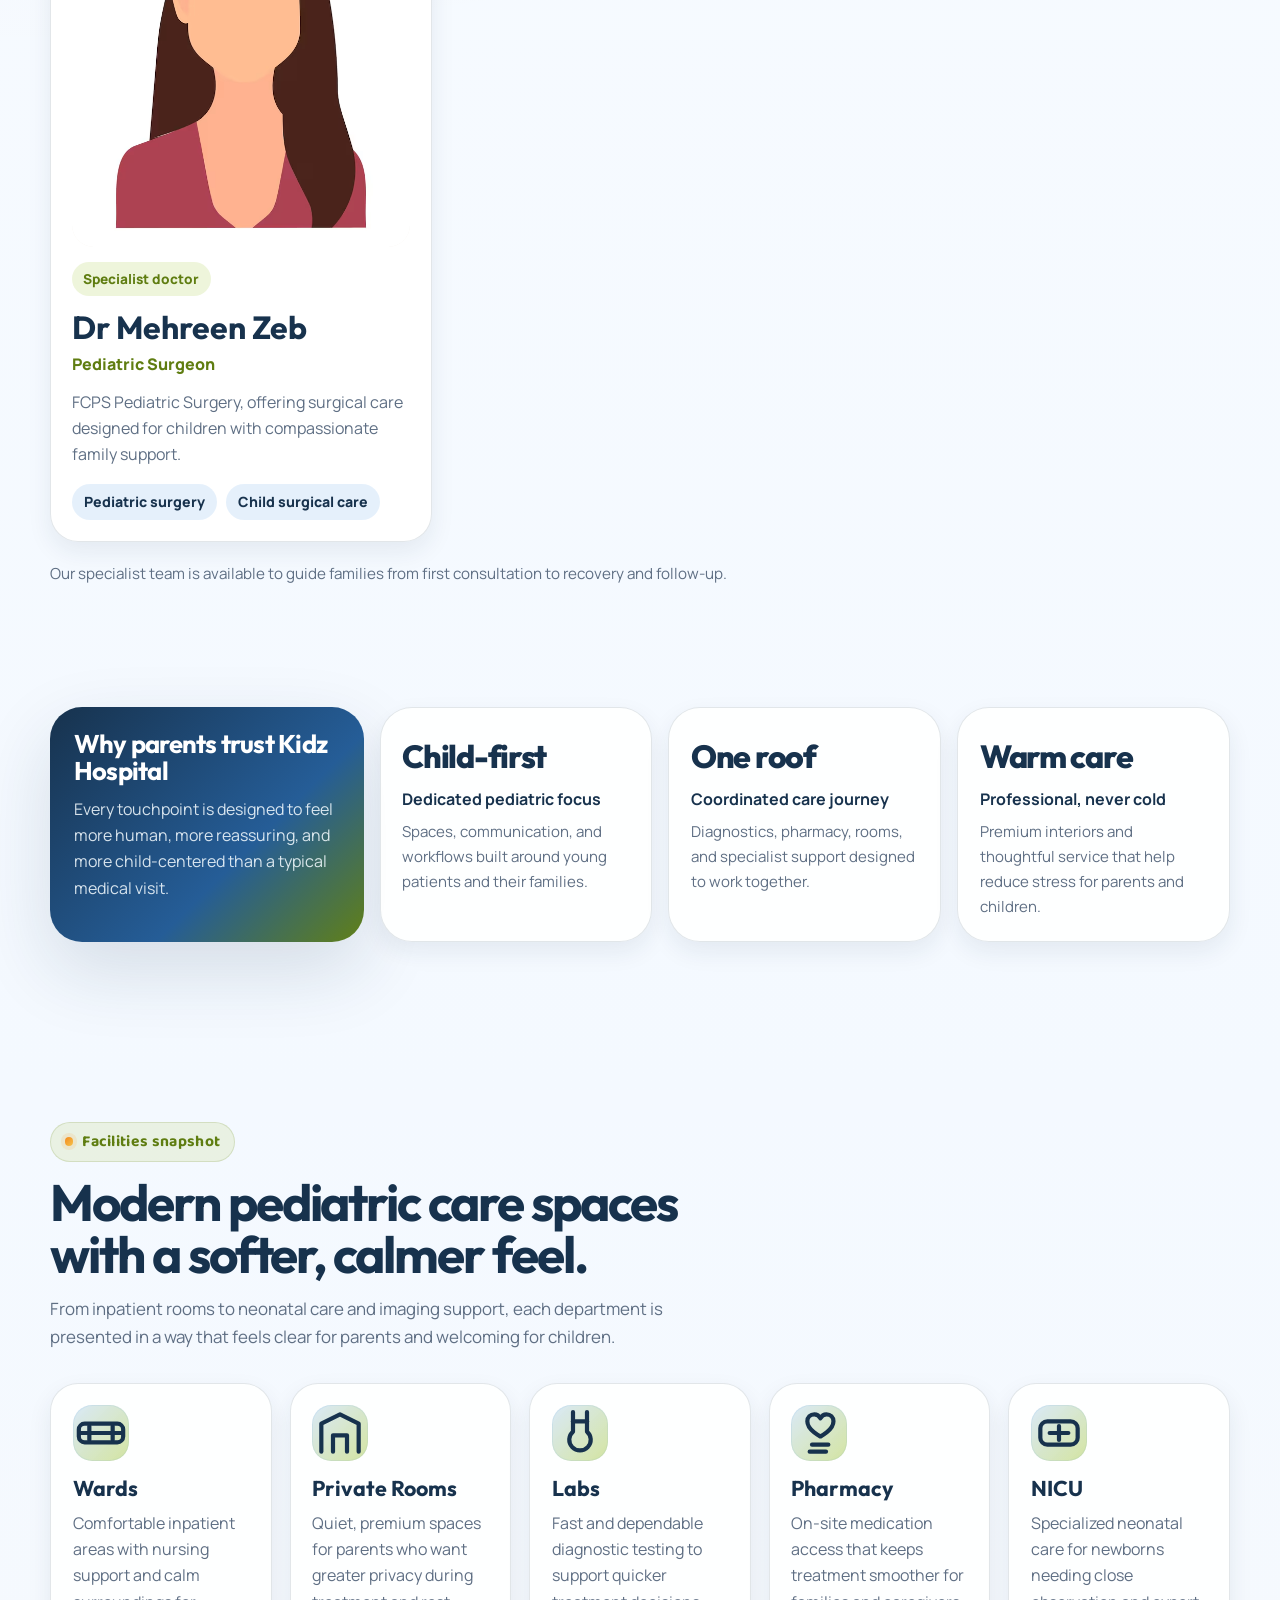
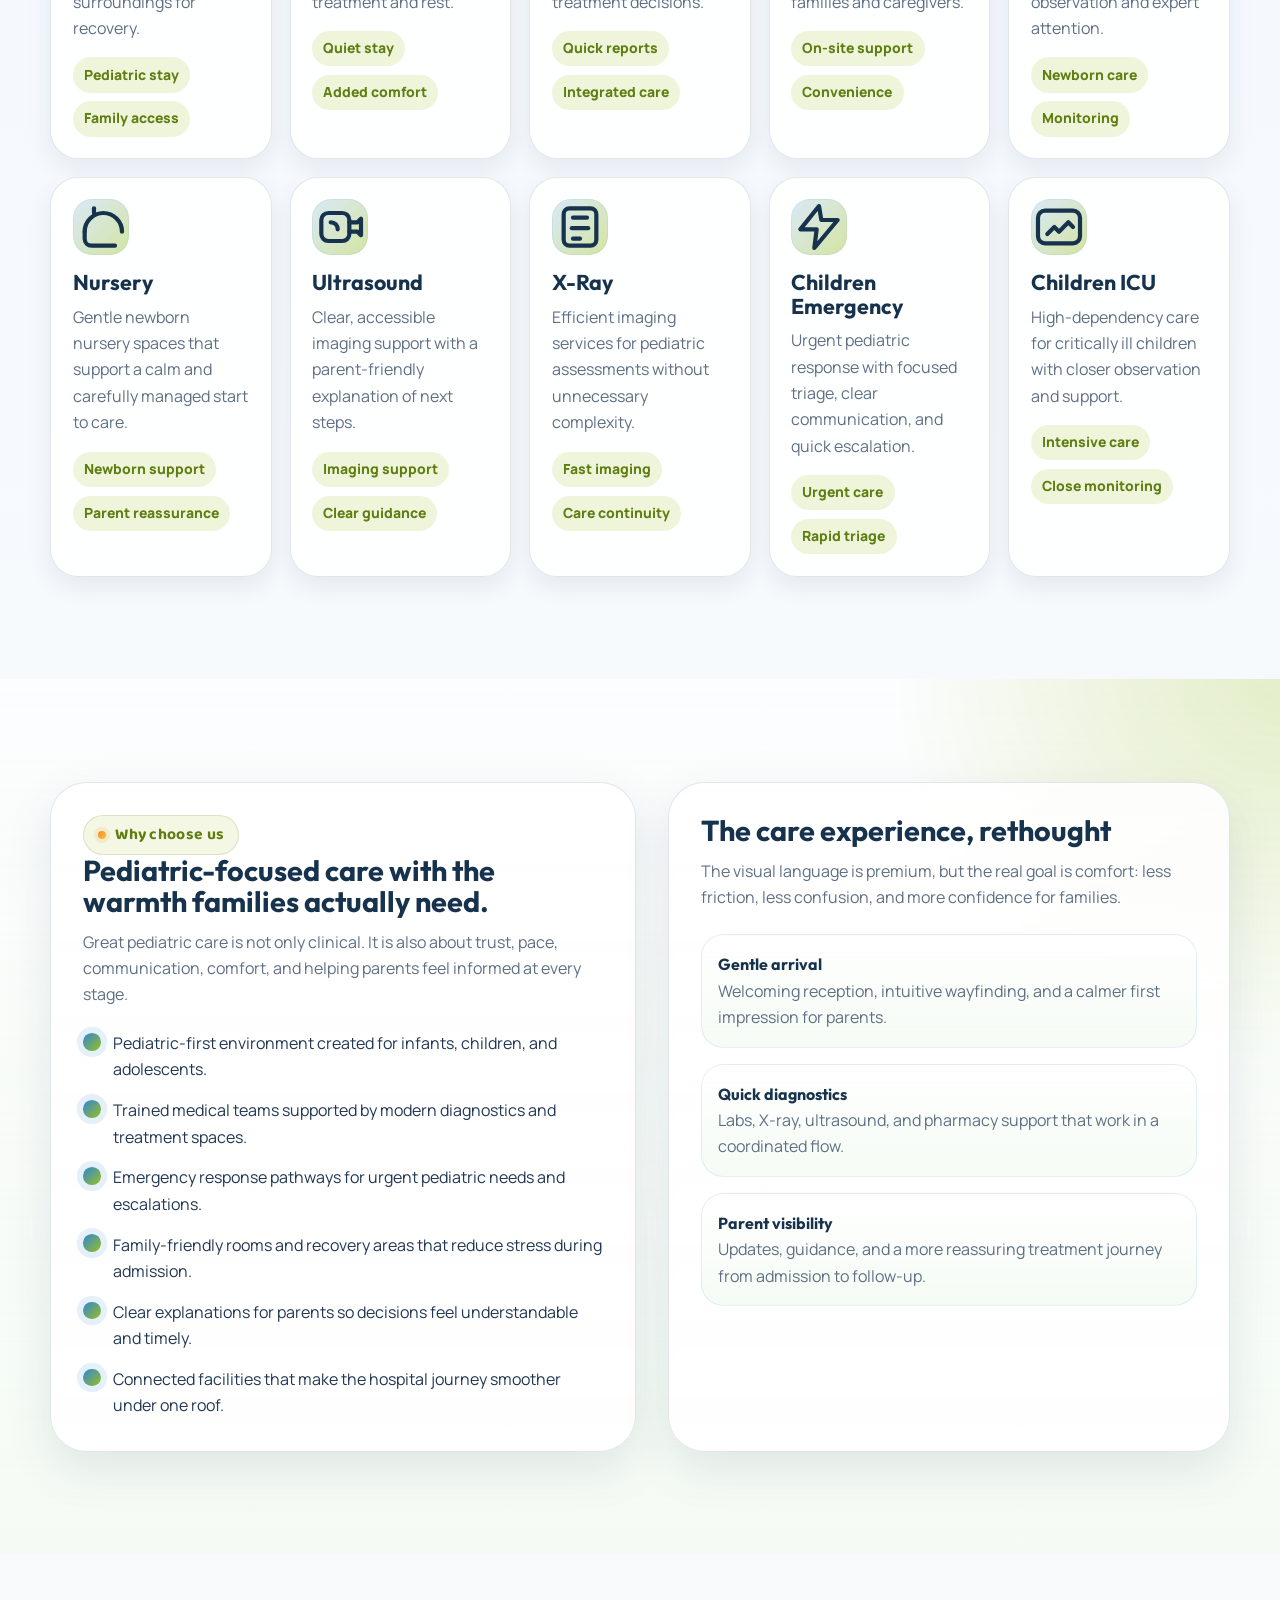
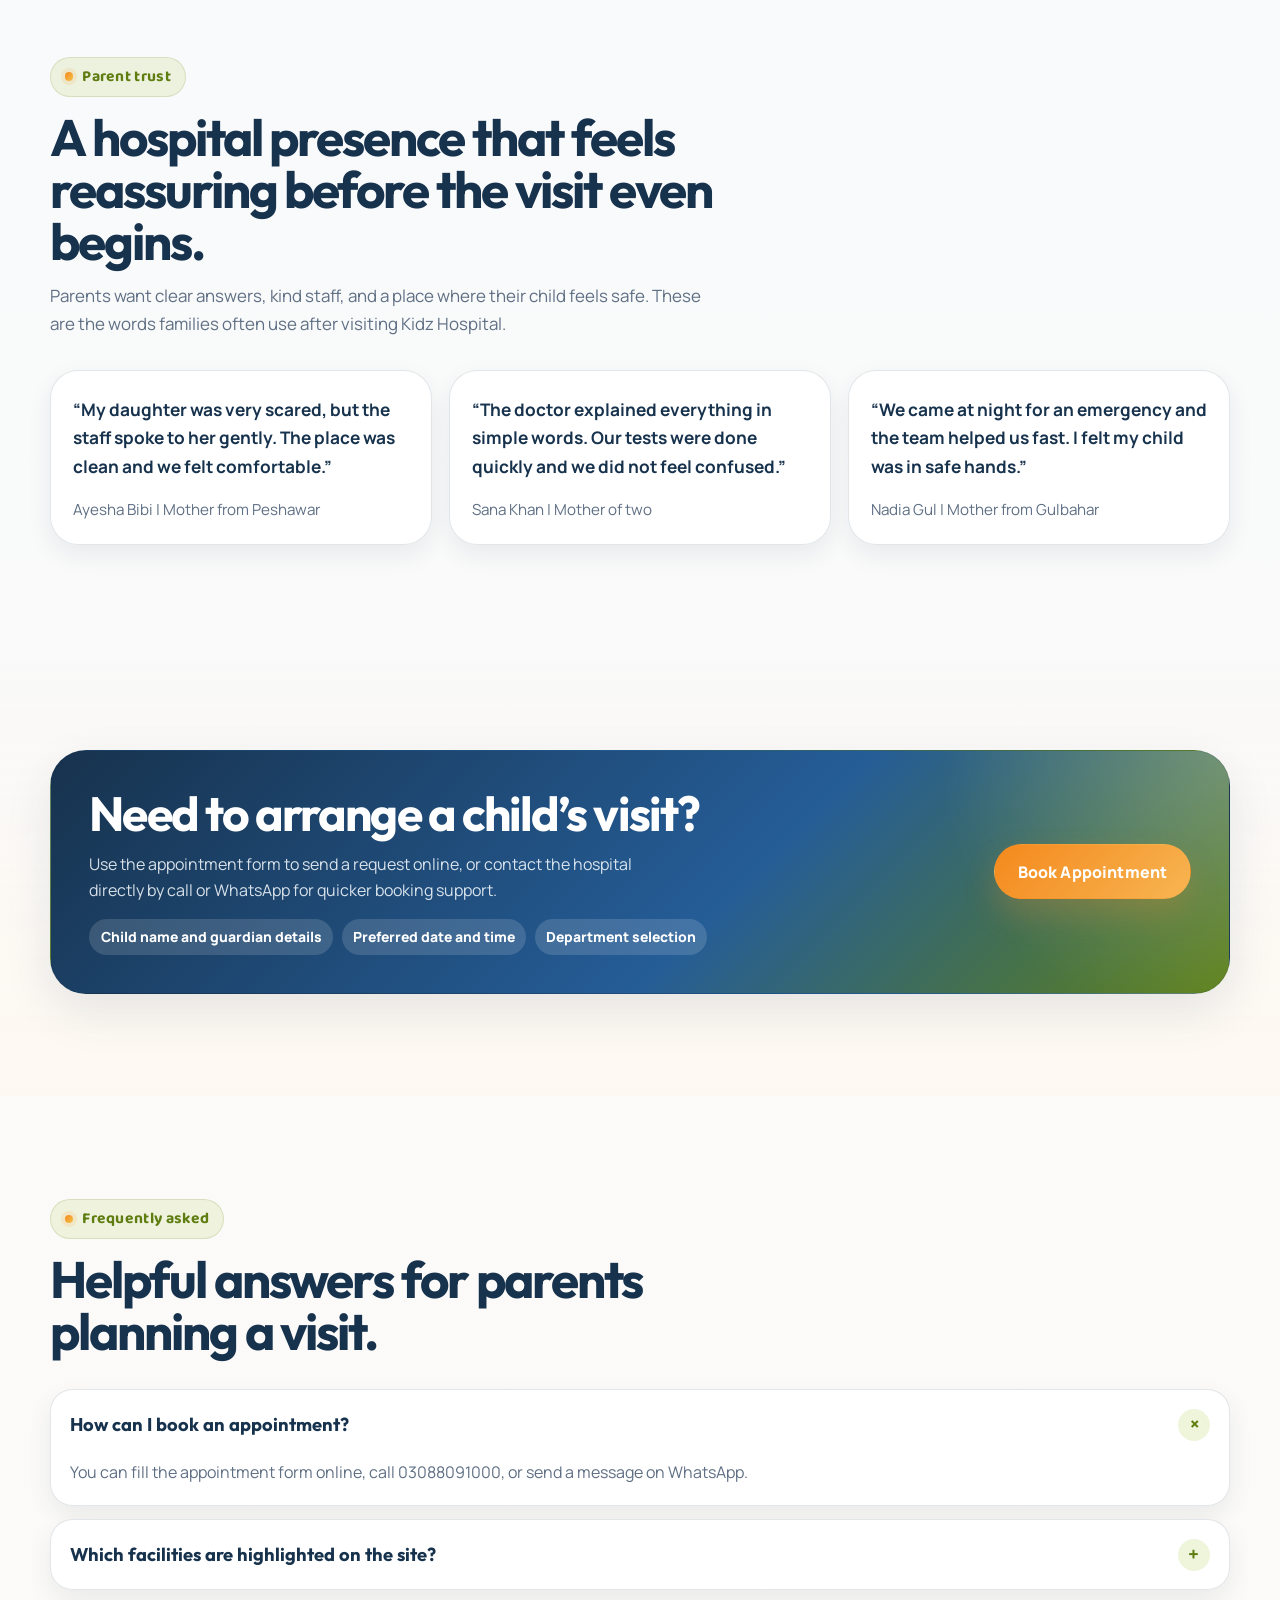
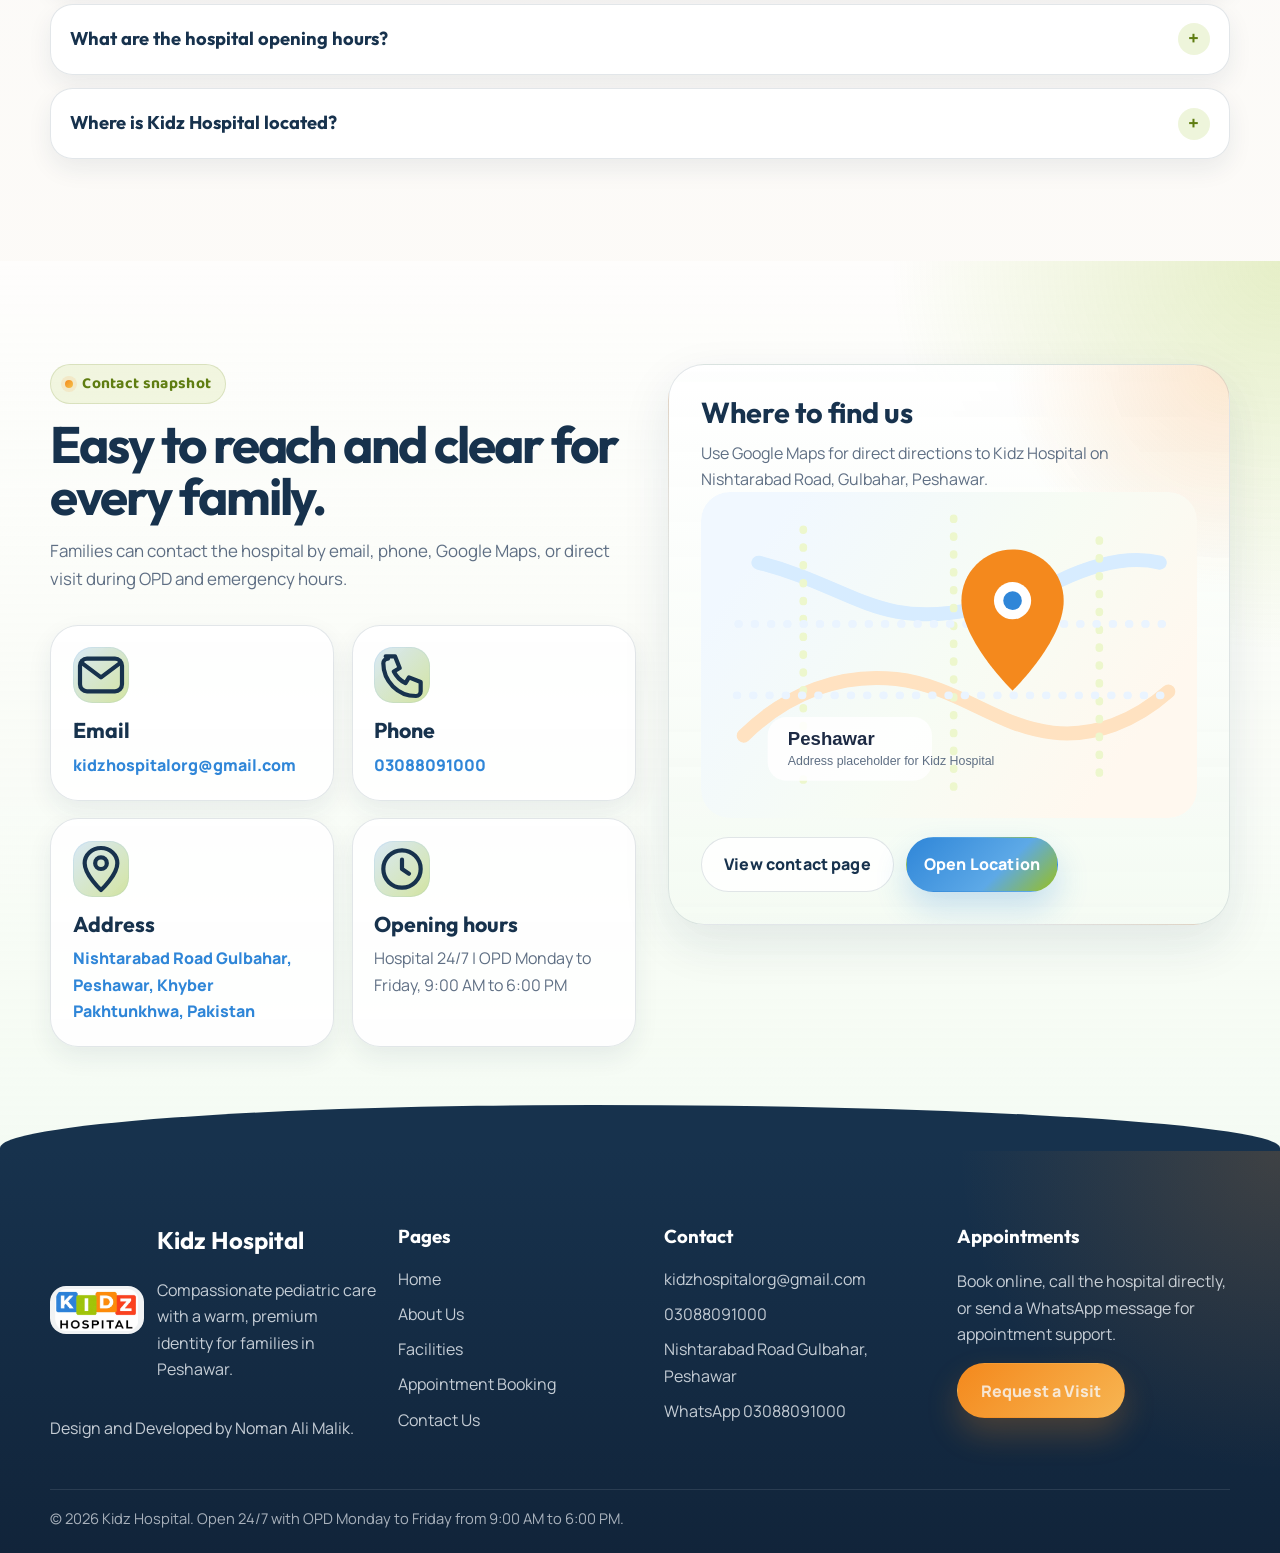
==== commit 8c3db8c9: "Add doctor profiles, building photo, and update homepage/contact pages" ====
--- a/index.html
+++ b/index.html
@@ -126,6 +126,9 @@
               <a class="button" href="appointment.html">Book Appointment</a>
               <a class="button button--ghost" href="facilities.html">Explore Facilities</a>
             </div>
+            <p class="hero-note">
+              Recognize the entrance with our building photo before you arrive at Kidz Hospital.
+            </p>
 
             <ul class="hero-proof" aria-label="Hospital highlights">
               <li>
@@ -147,8 +150,8 @@
             <div class="hero-glow" aria-hidden="true"></div>
             <div class="hero-frame card card--glass">
               <img
-                src="images/illustrations/hero-scene.svg"
-                alt="Illustrated pediatric hospital campus with child-friendly care spaces"
+                src="images/illustrations/hospital-building.png"
+                alt="Kidz Hospital building facade in Peshawar"
               >
             </div>
 
@@ -257,6 +260,71 @@
                         <span>Specialist review</span>
                     </div>
                 </div>
+            </article>
+            <article class="doctor-card reveal">
+              <div class="doctor-photo-wrap">
+                <img
+                  class="doctor-photo"
+                  src="images/doctors/Dr-Aamir-Naseem.png"
+                  alt="Assistant Professor Dr Aamir Naseem"
+                >
+              </div>
+              <div class="doctor-copy">
+                <span class="doctor-badge">Specialist doctor</span>
+                <h3>Assistant Professor Dr Aamir Naseem</h3>
+                <span class="doctor-role">Consultant Pediatric Endocrinologist and Diabetologist</span>
+                <p>
+                  M.B.B.S (Khyber Medical College Peshawar), FCPS Pediatric Medicine, PGPN (Boston), Fellowship Pediatric Endocrinology and Diabetes.
+                </p>
+                <div class="doctor-meta">
+                  <span>Pediatric endocrinology</span>
+                  <span>Diabetes care</span>
+                  <span>Advanced training</span>
+                </div>
+              </div>
+            </article>
+            <article class="doctor-card reveal">
+              <div class="doctor-photo-wrap">
+                <img
+                  class="doctor-photo"
+                  src="images/doctors/Dr-Anwar-Ullah.png"
+                  alt="Dr Anwar Ullah"
+                >
+              </div>
+              <div class="doctor-copy">
+                <span class="doctor-badge">Specialist doctor</span>
+                <h3>Dr Anwar Ullah</h3>
+                <span class="doctor-role">Pediatrician & Pediatric Hemato-Oncologist</span>
+                <p>
+                  Assistant Professor with MBBS, FCPS, CHPE, specializing in anemia, thalassemia, sickle cell disease, and pediatric cancer care.
+                </p>
+                <div class="doctor-meta">
+                  <span>Pediatric hematology</span>
+                  <span>Oncology</span>
+                  <span>Blood disorders</span>
+                </div>
+              </div>
+            </article>
+            <article class="doctor-card reveal">
+              <div class="doctor-photo-wrap">
+                <img
+                  class="doctor-photo"
+                  src="images/doctors/Dr-Mehreen-Zeb.png"
+                  alt="Dr Mehreen Zeb"
+                >
+              </div>
+              <div class="doctor-copy">
+                <span class="doctor-badge">Specialist doctor</span>
+                <h3>Dr Mehreen Zeb</h3>
+                <span class="doctor-role">Pediatric Surgeon</span>
+                <p>
+                  FCPS Pediatric Surgery, offering surgical care designed for children with compassionate family support.
+                </p>
+                <div class="doctor-meta">
+                  <span>Pediatric surgery</span>
+                  <span>Child surgical care</span>
+                </div>
+              </div>
             </article>
           </div>
 
--- a/css/styles.css
+++ b/css/styles.css
@@ -583,6 +583,13 @@
   border-radius: calc(var(--radius-lg) - 12px);
 }
 
+.hero-note {
+  margin: 1.25rem 0 0;
+  color: hsl(214 16% 45%);
+  max-width: 38rem;
+  line-height: 1.7;
+}
+
 .floating-card {
   position: absolute;
   width: min(15rem, 42vw);
@@ -594,7 +601,7 @@
 }
 
 .floating-card--top {
-  top: 12%;
+  top: -10%;
   left: -4%;
 }
 
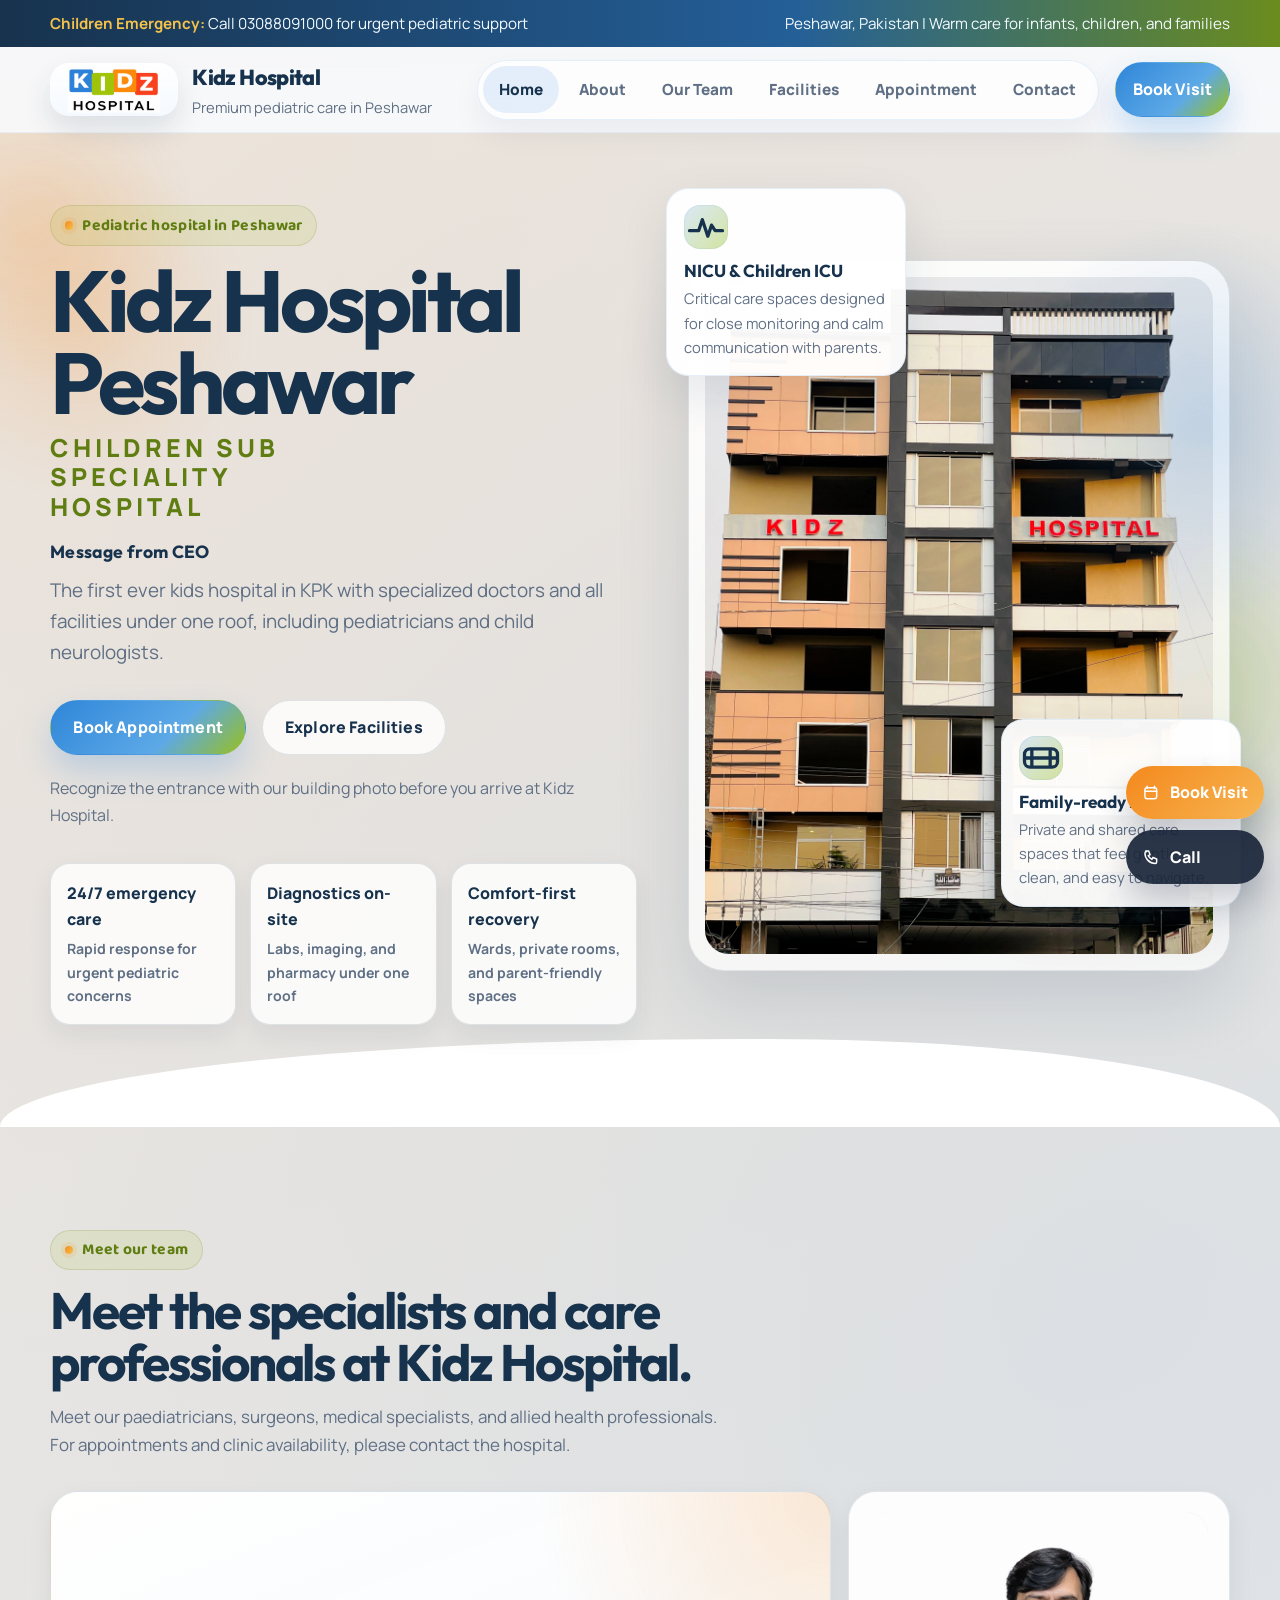
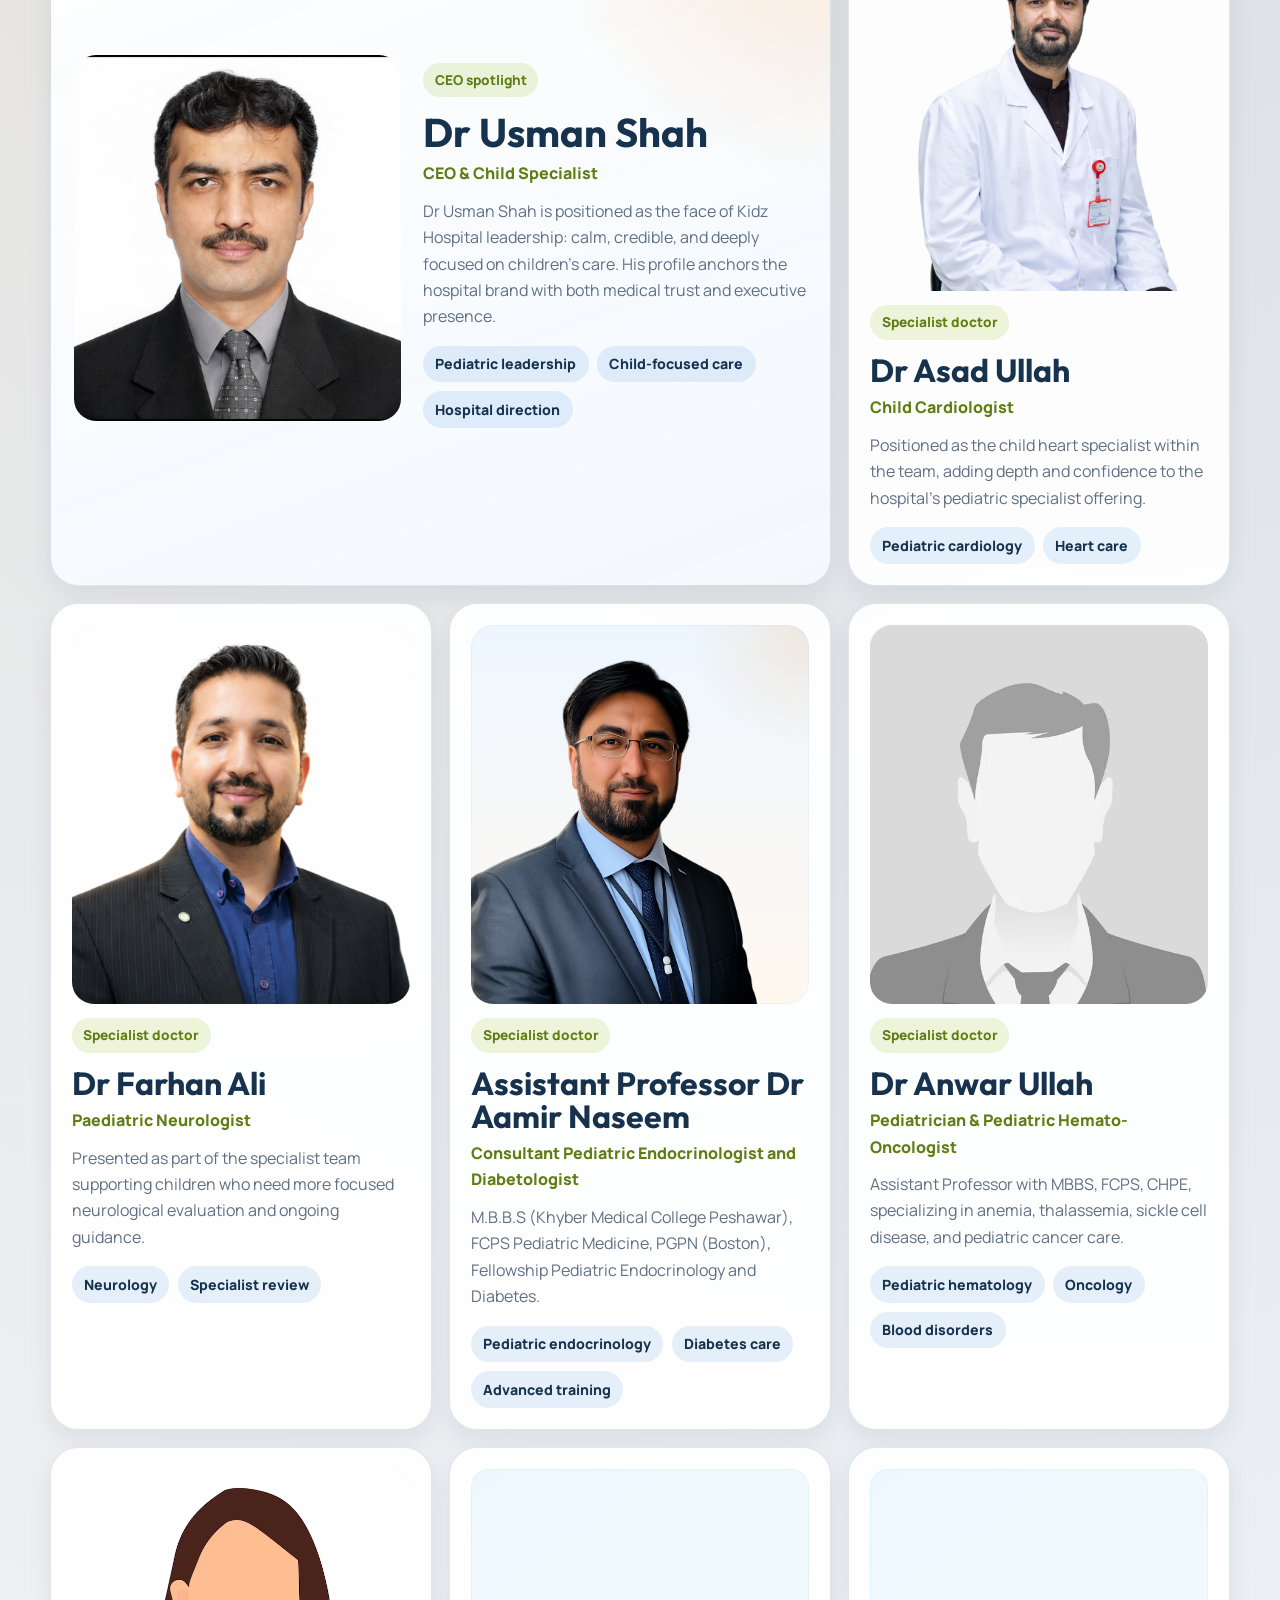
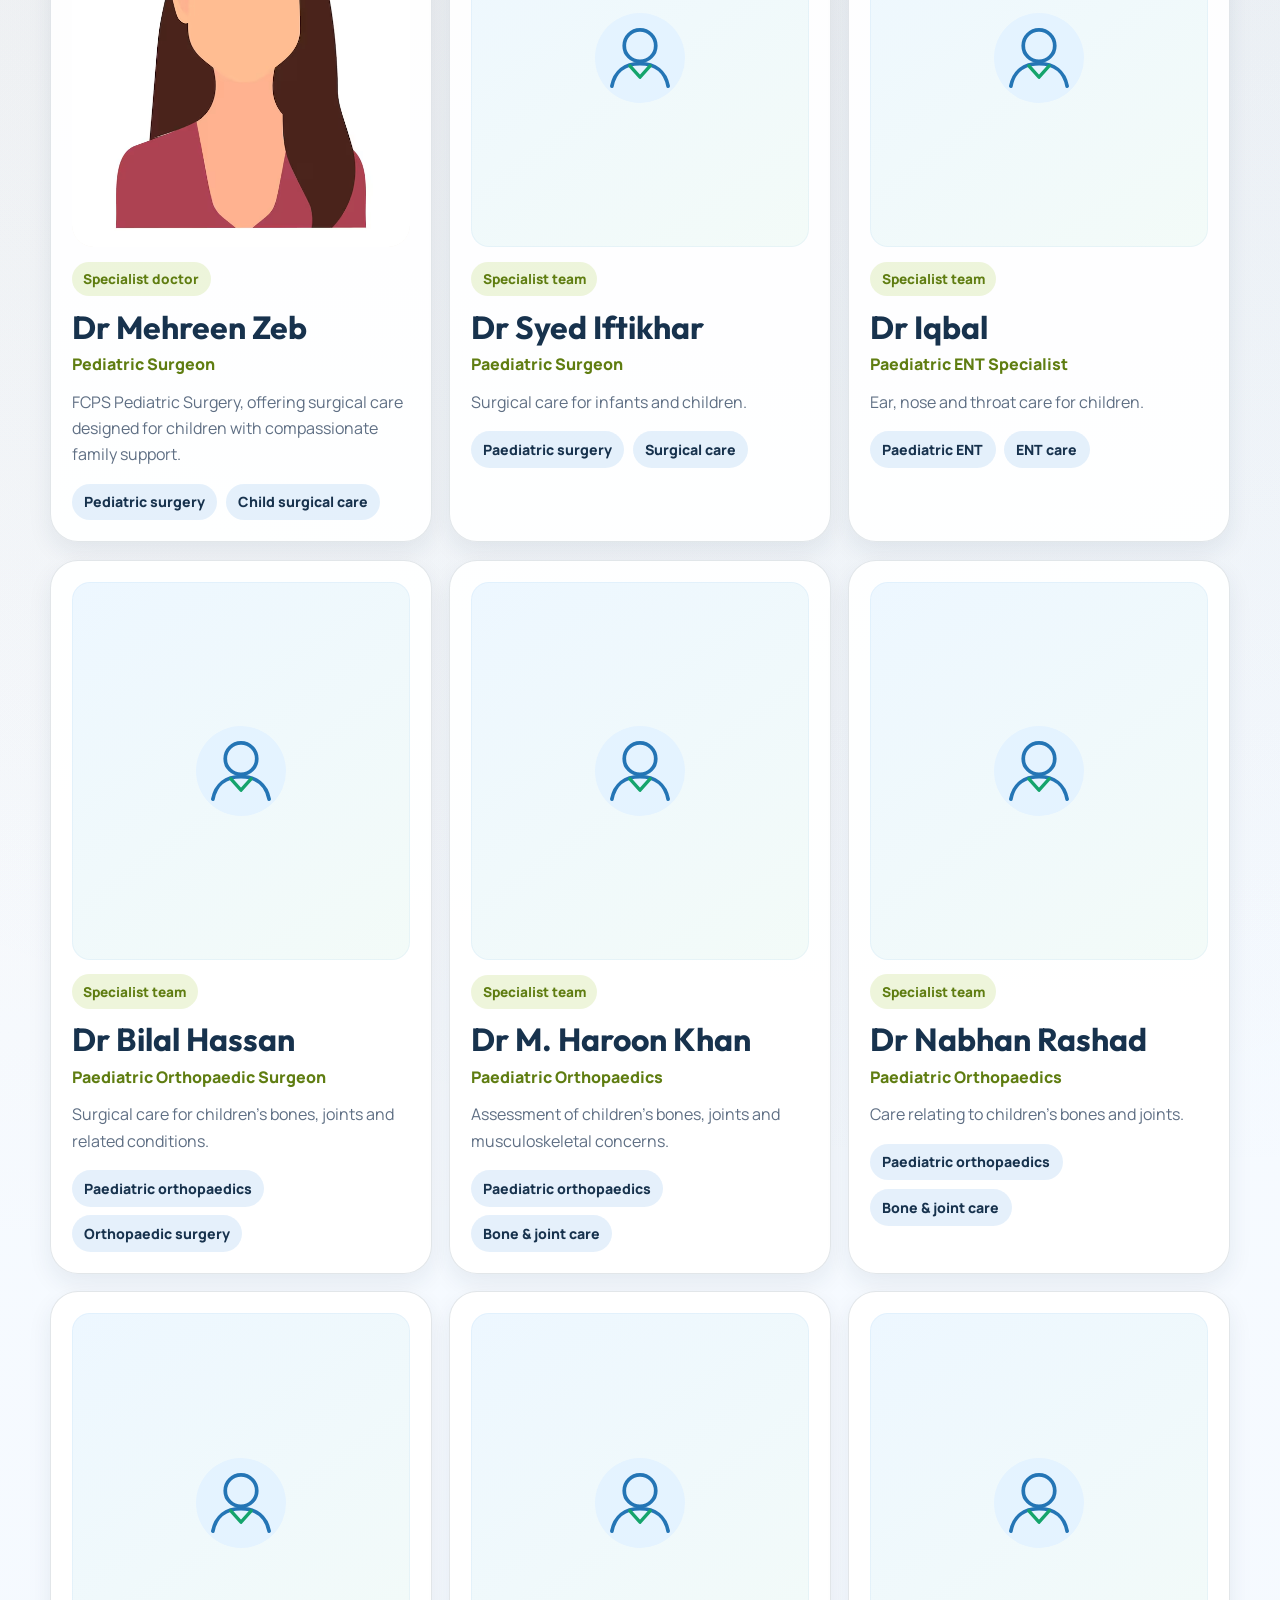
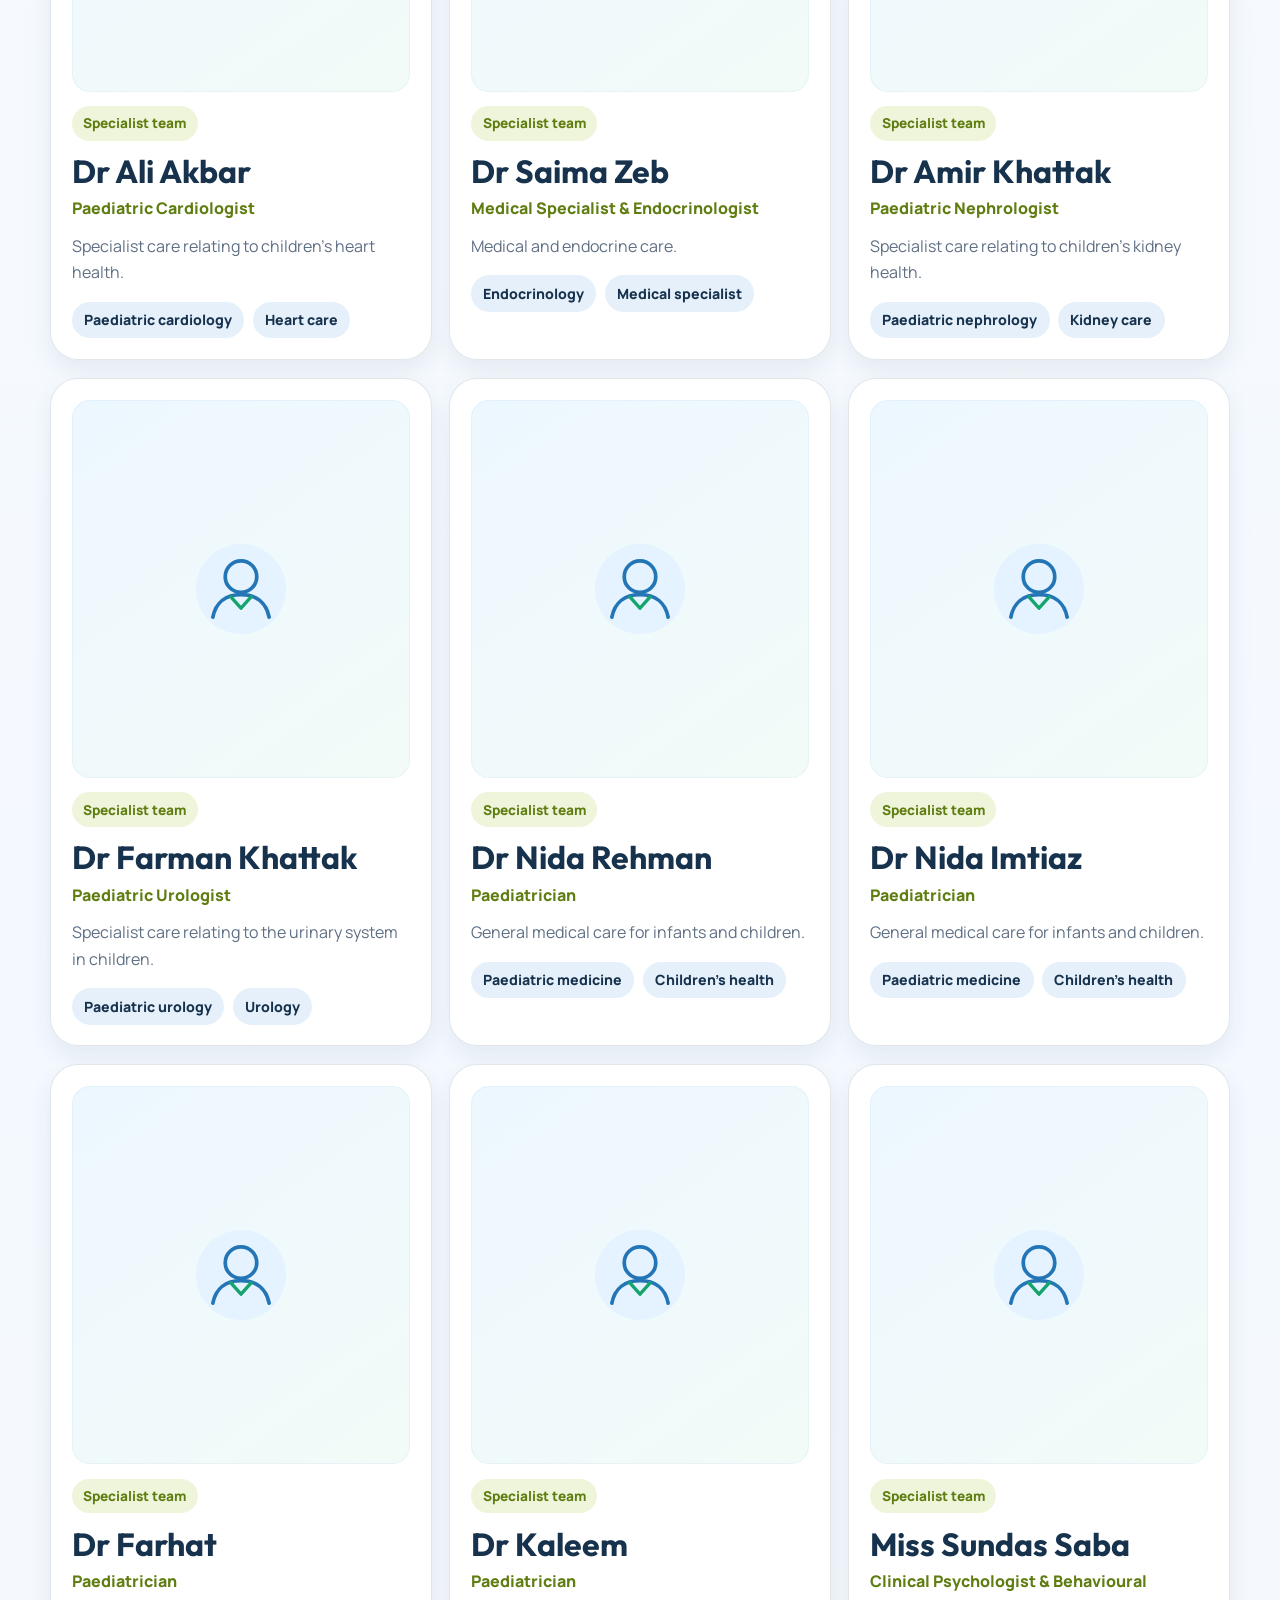
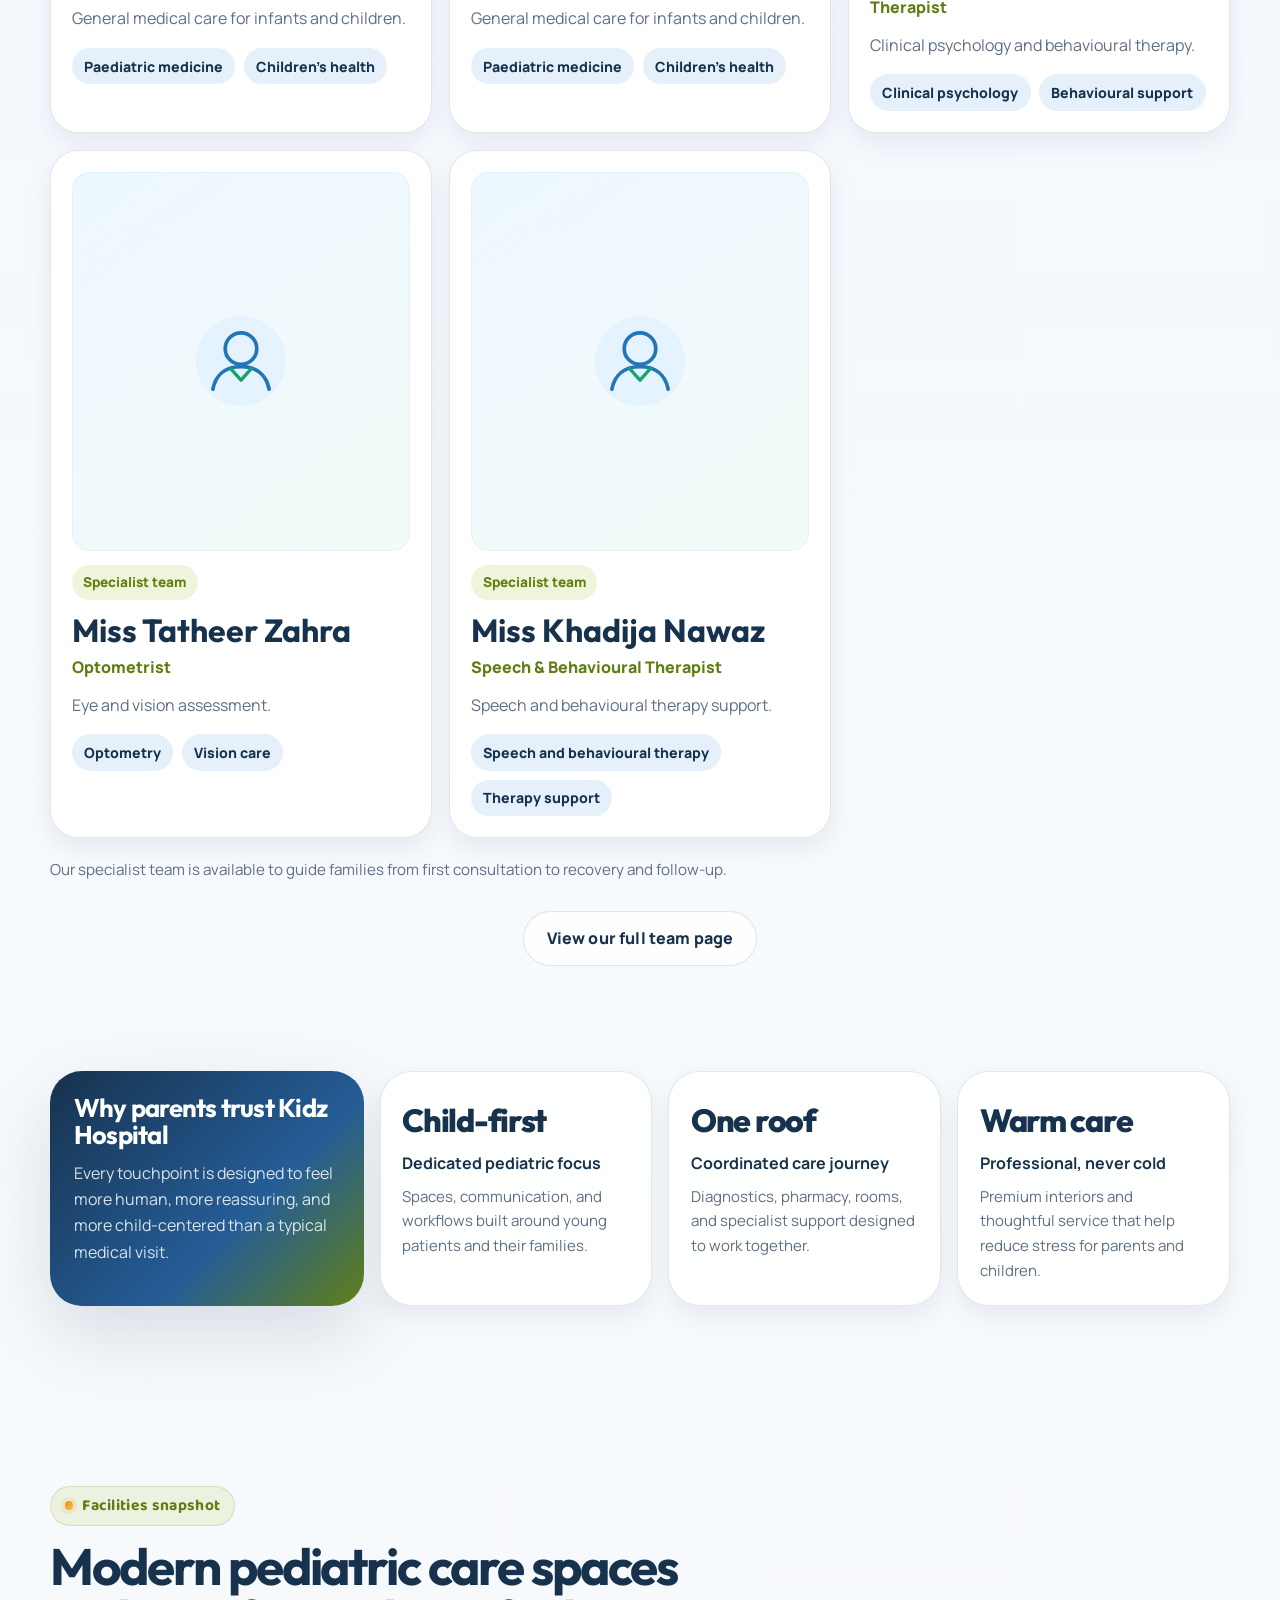
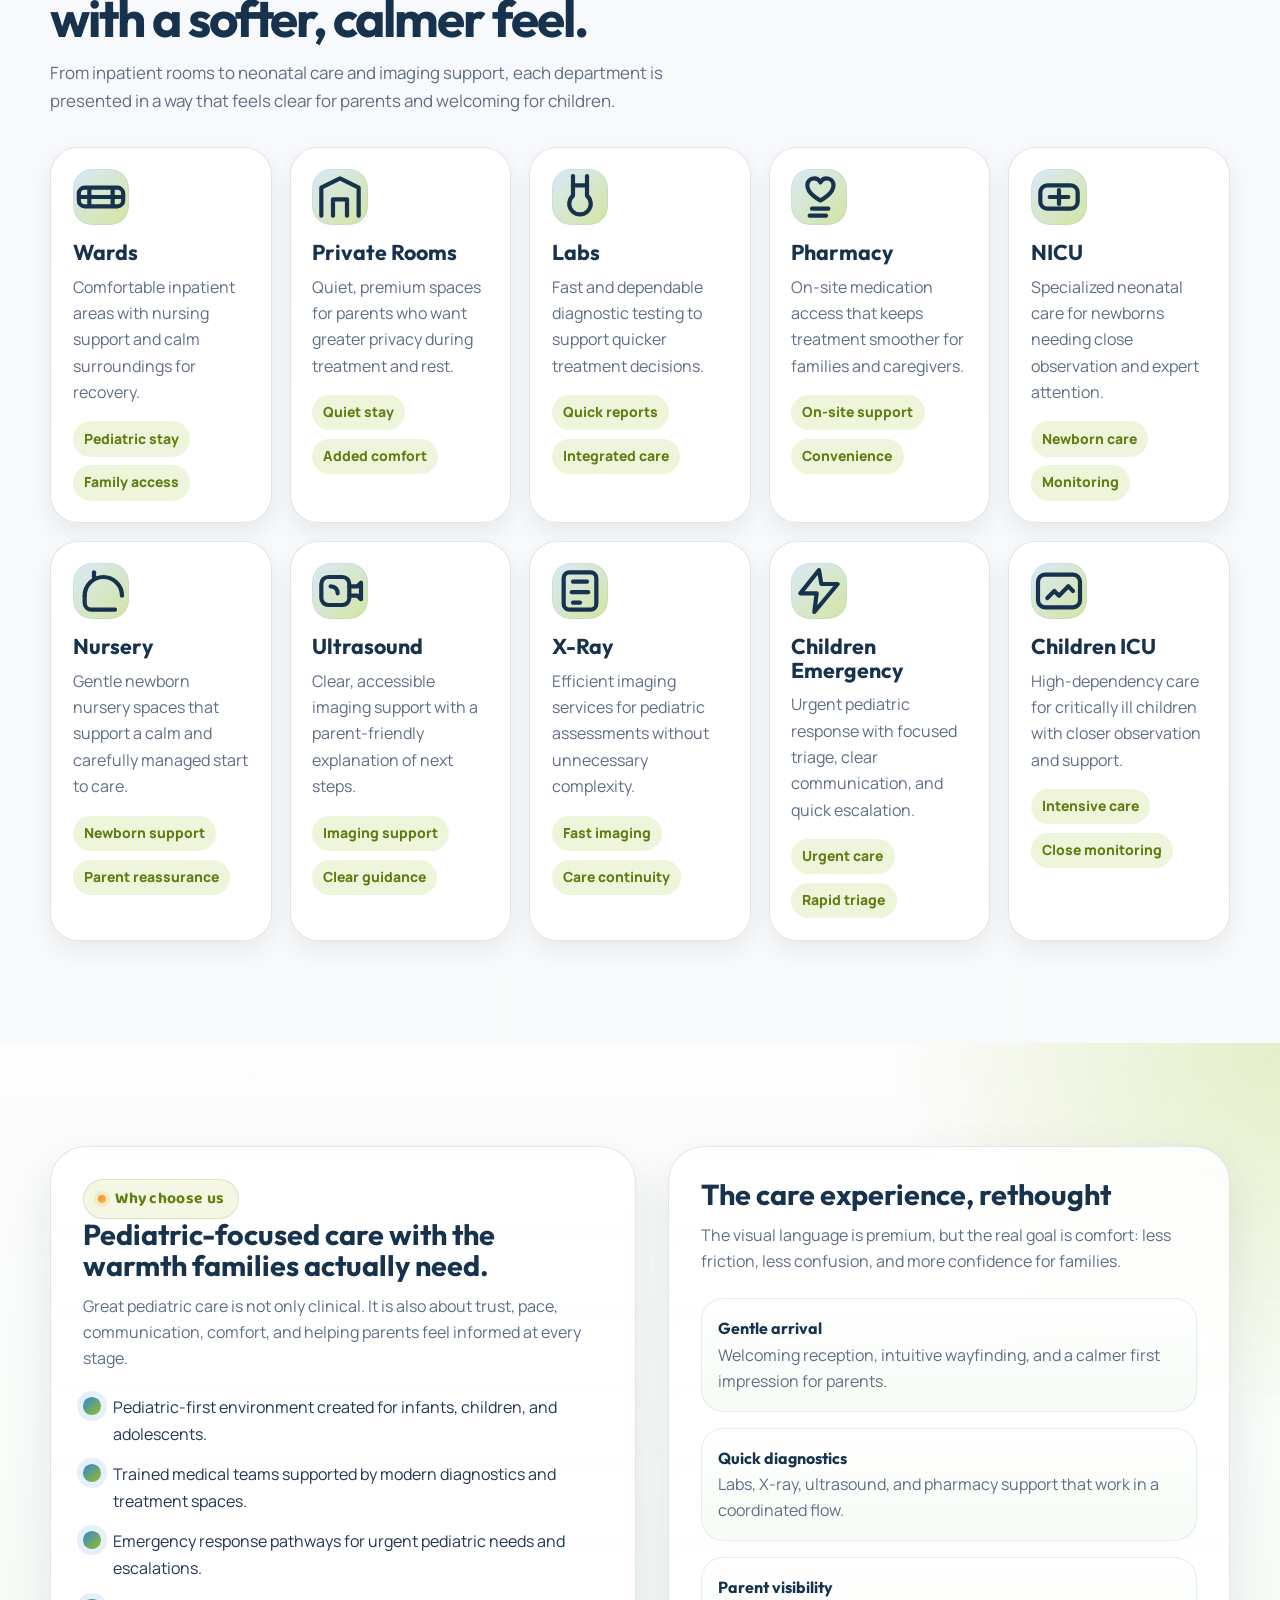
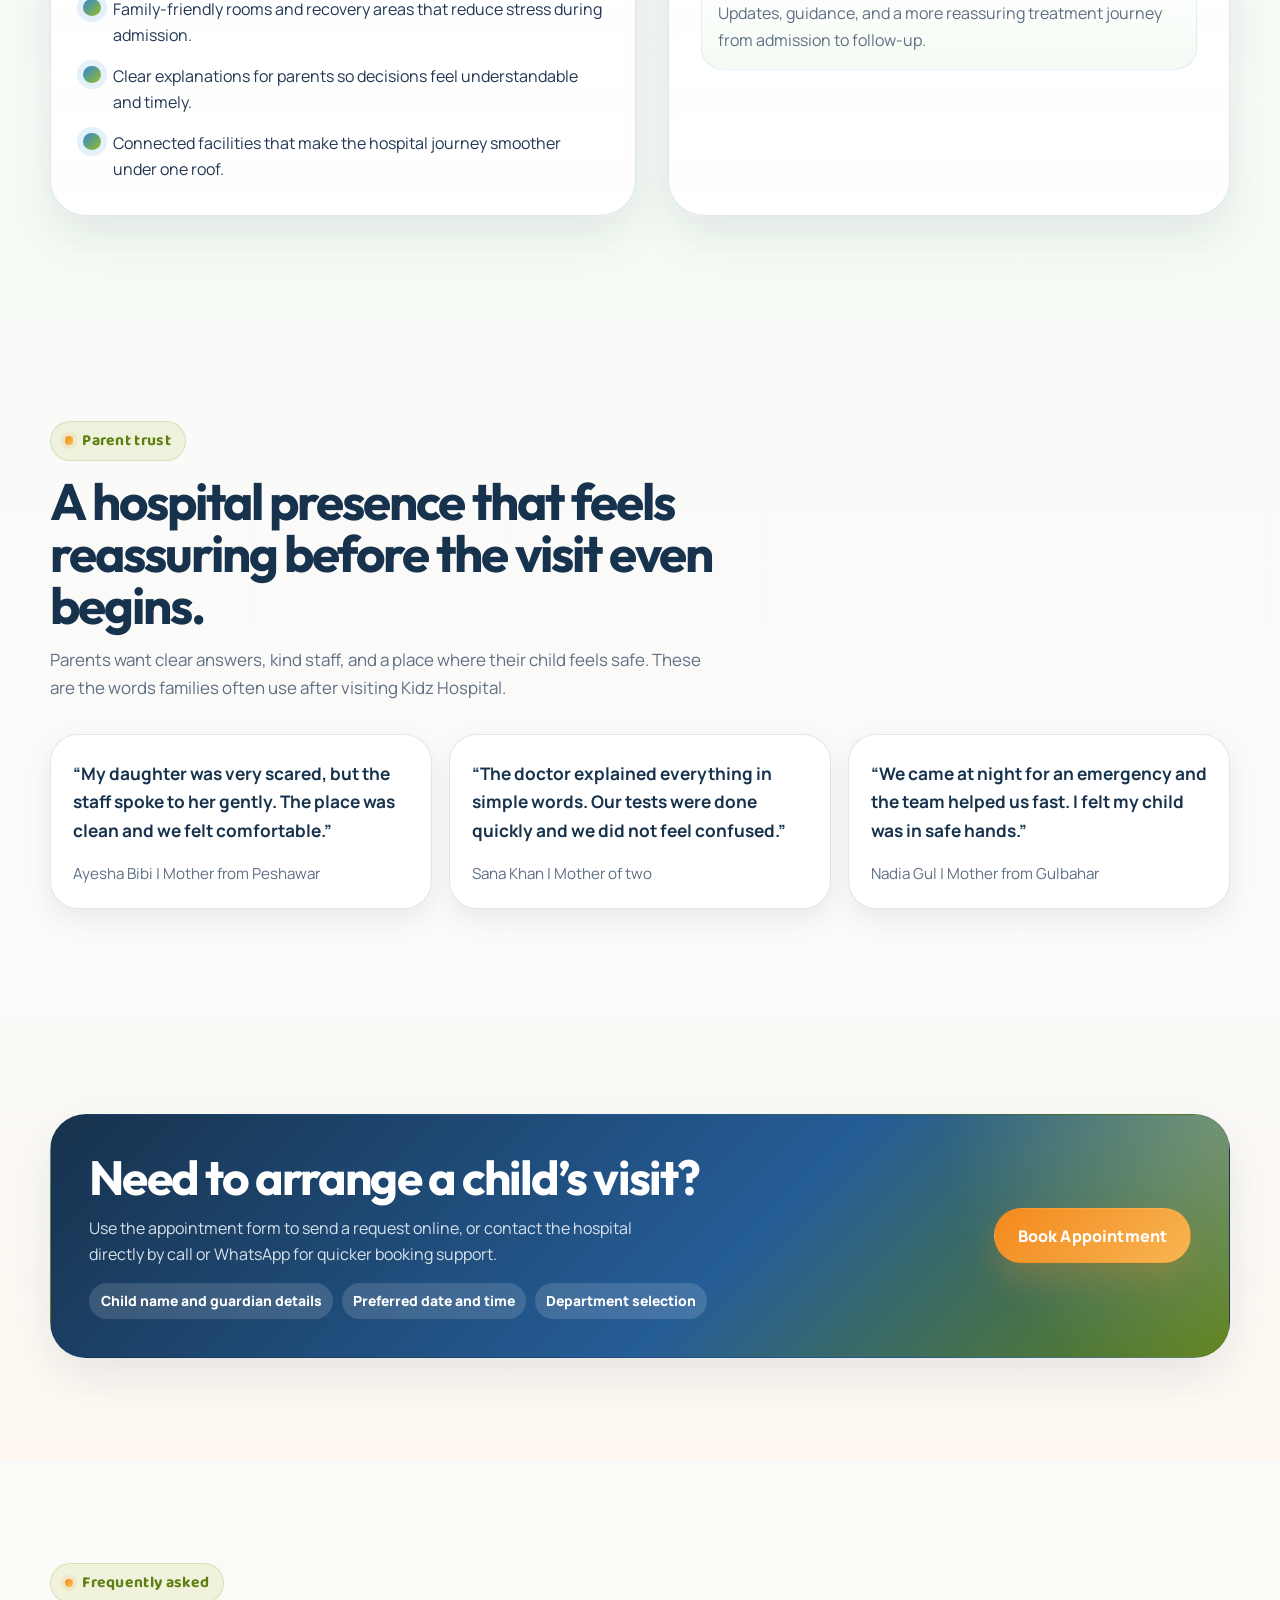
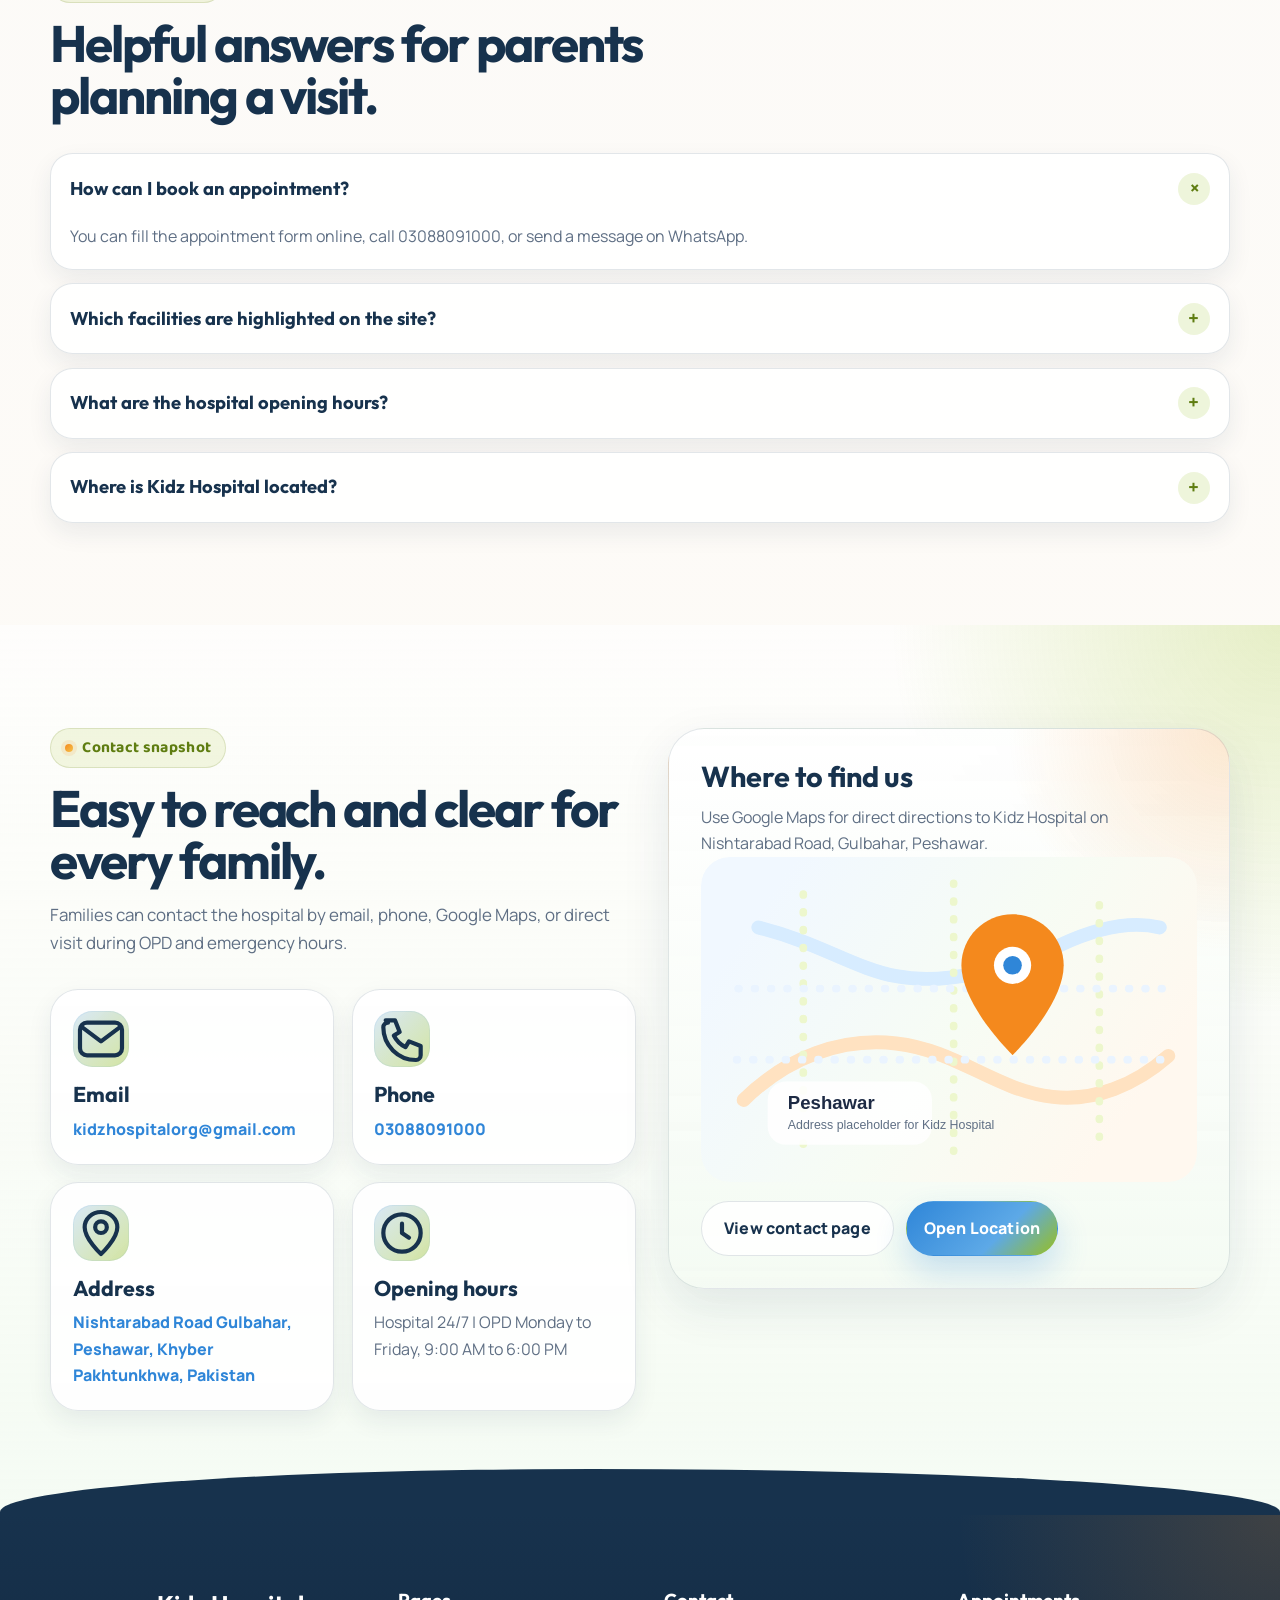
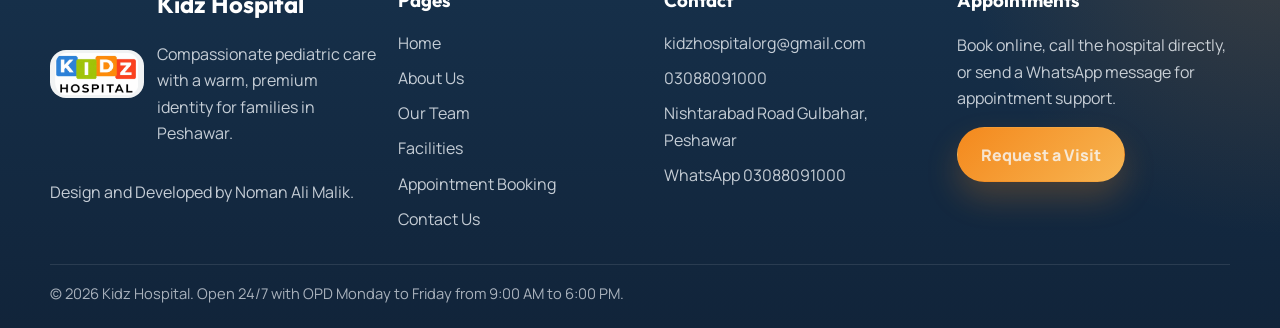
==== commit d2d0193f: "addition of doctors" ====
--- a/index.html
+++ b/index.html
@@ -38,6 +38,25 @@
     >
     <script>document.documentElement.classList.add('js-ready');</script>
     <link rel="stylesheet" href="css/styles.css">
+    <style>
+      /* Team additions: neutral placeholders until approved portraits are supplied. */
+      .doctor-photo-wrap--placeholder {
+        display: grid;
+        place-items: center;
+        min-height: 190px;
+        background: linear-gradient(145deg, #edf7ff 0%, #f3fbf8 100%);
+        border-radius: 18px;
+      }
+      .doctor-placeholder-icon { display: block; width: min(38%, 108px); height: auto; }
+      .doctor-card--pending-photo .doctor-copy h3 { overflow-wrap: anywhere; }
+      .team-page-link { margin-top: 1.8rem; text-align: center; }
+      .team-intro { padding-bottom: 2rem; }
+      .team-intro .section-lead { max-width: 780px; }
+      @media (max-width: 600px) {
+        .doctor-photo-wrap--placeholder { min-height: 150px; }
+        .doctor-placeholder-icon { width: 82px; }
+      }
+    </style>
     <script type="application/ld+json">
       {
         "@context": "https://schema.org",
@@ -98,6 +117,7 @@
         <nav class="site-nav" id="site-nav" aria-label="Primary navigation">
           <a href="index.html" aria-current="page">Home</a>
           <a href="about.html">About</a>
+          <a href="team.html">Our Team</a>
           <a href="facilities.html">Facilities</a>
           <a href="appointment.html">Appointment</a>
           <a href="contact.html">Contact</a>
@@ -182,14 +202,14 @@
         <div class="hero-curve" aria-hidden="true"></div>
       </section>
 
-      <section class="section">
+      <section class="section" id="our-team">
         <div class="container">
           <div class="section-header reveal">
-            <span class="eyebrow">Medical leadership</span>
-            <h2 class="section-title">Meet the specialists families will remember and trust.</h2>
+            <span class="eyebrow">Meet our team</span>
+            <h2 class="section-title">Meet the specialists and care professionals at Kidz Hospital.</h2>
             <p class="section-lead">
-              Our doctors support children with general pediatric care, neurology, and heart care in one
-              connected hospital team.
+              Meet our paediatricians, surgeons, medical specialists, and allied health professionals.
+              For appointments and clinic availability, please contact the hospital.
             </p>
           </div>
 
@@ -245,12 +265,12 @@
             </article>
             <article class="doctor-card reveal">
                 <div class="doctor-photo-wrap">
-                    <img class="doctor-photo" src="images/doctors/Dr-farhan.png" alt="Dr Farhan">
+                    <img class="doctor-photo" src="images/doctors/Dr-farhan.png" alt="Dr Farhan Ali">
                 </div>
                 <div class="doctor-copy">
                     <span class="doctor-badge">Specialist doctor</span>
-                    <h3>Dr Farhan</h3>
-                    <span class="doctor-role">Neurologist</span>
+                    <h3>Dr Farhan Ali</h3>
+                    <span class="doctor-role">Paediatric Neurologist</span>
                     <p>
                         Presented as part of the specialist team supporting children who need more focused neurological
                         evaluation and ongoing guidance.
@@ -326,11 +346,334 @@
                 </div>
               </div>
             </article>
+
+            <!-- Additional specialists from the supplied hospital team poster; portraits can be added later. -->
+            <article class="doctor-card doctor-card--pending-photo reveal">
+              <div class="doctor-photo-wrap doctor-photo-wrap--placeholder" role="img" aria-label="Portrait not added yet">
+                <svg class="doctor-placeholder-icon" viewBox="0 0 96 96" fill="none" aria-hidden="true" focusable="false">
+                    <circle cx="48" cy="48" r="40" fill="#E4F3FF"/>
+                    <circle cx="48" cy="37" r="14" stroke="#2475B5" stroke-width="3.3"/>
+                    <path d="M23 73c2.5-13 11.5-20 25-20s22.5 7 25 20" stroke="#2475B5" stroke-width="3.3" stroke-linecap="round"/>
+                    <path d="M39 55l9 10 9-10" stroke="#15A46C" stroke-width="3" stroke-linecap="round" stroke-linejoin="round"/>
+                  </svg>
+              </div>
+              <div class="doctor-copy">
+                <span class="doctor-badge">Specialist team</span>
+                <h3>Dr Syed Iftikhar</h3>
+                <span class="doctor-role">Paediatric Surgeon</span>
+                <p>Surgical care for infants and children.</p>
+                <div class="doctor-meta">
+                  <span>Paediatric surgery</span>
+                  <span>Surgical care</span>
+                </div>
+              </div>
+            </article>
+            <article class="doctor-card doctor-card--pending-photo reveal">
+              <div class="doctor-photo-wrap doctor-photo-wrap--placeholder" role="img" aria-label="Portrait not added yet">
+                <svg class="doctor-placeholder-icon" viewBox="0 0 96 96" fill="none" aria-hidden="true" focusable="false">
+                    <circle cx="48" cy="48" r="40" fill="#E4F3FF"/>
+                    <circle cx="48" cy="37" r="14" stroke="#2475B5" stroke-width="3.3"/>
+                    <path d="M23 73c2.5-13 11.5-20 25-20s22.5 7 25 20" stroke="#2475B5" stroke-width="3.3" stroke-linecap="round"/>
+                    <path d="M39 55l9 10 9-10" stroke="#15A46C" stroke-width="3" stroke-linecap="round" stroke-linejoin="round"/>
+                  </svg>
+              </div>
+              <div class="doctor-copy">
+                <span class="doctor-badge">Specialist team</span>
+                <h3>Dr Iqbal</h3>
+                <span class="doctor-role">Paediatric ENT Specialist</span>
+                <p>Ear, nose and throat care for children.</p>
+                <div class="doctor-meta">
+                  <span>Paediatric ENT</span>
+                  <span>ENT care</span>
+                </div>
+              </div>
+            </article>
+            <article class="doctor-card doctor-card--pending-photo reveal">
+              <div class="doctor-photo-wrap doctor-photo-wrap--placeholder" role="img" aria-label="Portrait not added yet">
+                <svg class="doctor-placeholder-icon" viewBox="0 0 96 96" fill="none" aria-hidden="true" focusable="false">
+                    <circle cx="48" cy="48" r="40" fill="#E4F3FF"/>
+                    <circle cx="48" cy="37" r="14" stroke="#2475B5" stroke-width="3.3"/>
+                    <path d="M23 73c2.5-13 11.5-20 25-20s22.5 7 25 20" stroke="#2475B5" stroke-width="3.3" stroke-linecap="round"/>
+                    <path d="M39 55l9 10 9-10" stroke="#15A46C" stroke-width="3" stroke-linecap="round" stroke-linejoin="round"/>
+                  </svg>
+              </div>
+              <div class="doctor-copy">
+                <span class="doctor-badge">Specialist team</span>
+                <h3>Dr Bilal Hassan</h3>
+                <span class="doctor-role">Paediatric Orthopaedic Surgeon</span>
+                <p>Surgical care for children’s bones, joints and related conditions.</p>
+                <div class="doctor-meta">
+                  <span>Paediatric orthopaedics</span>
+                  <span>Orthopaedic surgery</span>
+                </div>
+              </div>
+            </article>
+            <article class="doctor-card doctor-card--pending-photo reveal">
+              <div class="doctor-photo-wrap doctor-photo-wrap--placeholder" role="img" aria-label="Portrait not added yet">
+                <svg class="doctor-placeholder-icon" viewBox="0 0 96 96" fill="none" aria-hidden="true" focusable="false">
+                    <circle cx="48" cy="48" r="40" fill="#E4F3FF"/>
+                    <circle cx="48" cy="37" r="14" stroke="#2475B5" stroke-width="3.3"/>
+                    <path d="M23 73c2.5-13 11.5-20 25-20s22.5 7 25 20" stroke="#2475B5" stroke-width="3.3" stroke-linecap="round"/>
+                    <path d="M39 55l9 10 9-10" stroke="#15A46C" stroke-width="3" stroke-linecap="round" stroke-linejoin="round"/>
+                  </svg>
+              </div>
+              <div class="doctor-copy">
+                <span class="doctor-badge">Specialist team</span>
+                <h3>Dr M. Haroon Khan</h3>
+                <span class="doctor-role">Paediatric Orthopaedics</span>
+                <p>Assessment of children’s bones, joints and musculoskeletal concerns.</p>
+                <div class="doctor-meta">
+                  <span>Paediatric orthopaedics</span>
+                  <span>Bone &amp; joint care</span>
+                </div>
+              </div>
+            </article>
+            <article class="doctor-card doctor-card--pending-photo reveal">
+              <div class="doctor-photo-wrap doctor-photo-wrap--placeholder" role="img" aria-label="Portrait not added yet">
+                <svg class="doctor-placeholder-icon" viewBox="0 0 96 96" fill="none" aria-hidden="true" focusable="false">
+                    <circle cx="48" cy="48" r="40" fill="#E4F3FF"/>
+                    <circle cx="48" cy="37" r="14" stroke="#2475B5" stroke-width="3.3"/>
+                    <path d="M23 73c2.5-13 11.5-20 25-20s22.5 7 25 20" stroke="#2475B5" stroke-width="3.3" stroke-linecap="round"/>
+                    <path d="M39 55l9 10 9-10" stroke="#15A46C" stroke-width="3" stroke-linecap="round" stroke-linejoin="round"/>
+                  </svg>
+              </div>
+              <div class="doctor-copy">
+                <span class="doctor-badge">Specialist team</span>
+                <h3>Dr Nabhan Rashad</h3>
+                <span class="doctor-role">Paediatric Orthopaedics</span>
+                <p>Care relating to children’s bones and joints.</p>
+                <div class="doctor-meta">
+                  <span>Paediatric orthopaedics</span>
+                  <span>Bone &amp; joint care</span>
+                </div>
+              </div>
+            </article>
+            <article class="doctor-card doctor-card--pending-photo reveal">
+              <div class="doctor-photo-wrap doctor-photo-wrap--placeholder" role="img" aria-label="Portrait not added yet">
+                <svg class="doctor-placeholder-icon" viewBox="0 0 96 96" fill="none" aria-hidden="true" focusable="false">
+                    <circle cx="48" cy="48" r="40" fill="#E4F3FF"/>
+                    <circle cx="48" cy="37" r="14" stroke="#2475B5" stroke-width="3.3"/>
+                    <path d="M23 73c2.5-13 11.5-20 25-20s22.5 7 25 20" stroke="#2475B5" stroke-width="3.3" stroke-linecap="round"/>
+                    <path d="M39 55l9 10 9-10" stroke="#15A46C" stroke-width="3" stroke-linecap="round" stroke-linejoin="round"/>
+                  </svg>
+              </div>
+              <div class="doctor-copy">
+                <span class="doctor-badge">Specialist team</span>
+                <h3>Dr Ali Akbar</h3>
+                <span class="doctor-role">Paediatric Cardiologist</span>
+                <p>Specialist care relating to children’s heart health.</p>
+                <div class="doctor-meta">
+                  <span>Paediatric cardiology</span>
+                  <span>Heart care</span>
+                </div>
+              </div>
+            </article>
+            <article class="doctor-card doctor-card--pending-photo reveal">
+              <div class="doctor-photo-wrap doctor-photo-wrap--placeholder" role="img" aria-label="Portrait not added yet">
+                <svg class="doctor-placeholder-icon" viewBox="0 0 96 96" fill="none" aria-hidden="true" focusable="false">
+                    <circle cx="48" cy="48" r="40" fill="#E4F3FF"/>
+                    <circle cx="48" cy="37" r="14" stroke="#2475B5" stroke-width="3.3"/>
+                    <path d="M23 73c2.5-13 11.5-20 25-20s22.5 7 25 20" stroke="#2475B5" stroke-width="3.3" stroke-linecap="round"/>
+                    <path d="M39 55l9 10 9-10" stroke="#15A46C" stroke-width="3" stroke-linecap="round" stroke-linejoin="round"/>
+                  </svg>
+              </div>
+              <div class="doctor-copy">
+                <span class="doctor-badge">Specialist team</span>
+                <h3>Dr Saima Zeb</h3>
+                <span class="doctor-role">Medical Specialist &amp; Endocrinologist</span>
+                <p>Medical and endocrine care.</p>
+                <div class="doctor-meta">
+                  <span>Endocrinology</span>
+                  <span>Medical specialist</span>
+                </div>
+              </div>
+            </article>
+            <article class="doctor-card doctor-card--pending-photo reveal">
+              <div class="doctor-photo-wrap doctor-photo-wrap--placeholder" role="img" aria-label="Portrait not added yet">
+                <svg class="doctor-placeholder-icon" viewBox="0 0 96 96" fill="none" aria-hidden="true" focusable="false">
+                    <circle cx="48" cy="48" r="40" fill="#E4F3FF"/>
+                    <circle cx="48" cy="37" r="14" stroke="#2475B5" stroke-width="3.3"/>
+                    <path d="M23 73c2.5-13 11.5-20 25-20s22.5 7 25 20" stroke="#2475B5" stroke-width="3.3" stroke-linecap="round"/>
+                    <path d="M39 55l9 10 9-10" stroke="#15A46C" stroke-width="3" stroke-linecap="round" stroke-linejoin="round"/>
+                  </svg>
+              </div>
+              <div class="doctor-copy">
+                <span class="doctor-badge">Specialist team</span>
+                <h3>Dr Amir Khattak</h3>
+                <span class="doctor-role">Paediatric Nephrologist</span>
+                <p>Specialist care relating to children’s kidney health.</p>
+                <div class="doctor-meta">
+                  <span>Paediatric nephrology</span>
+                  <span>Kidney care</span>
+                </div>
+              </div>
+            </article>
+            <article class="doctor-card doctor-card--pending-photo reveal">
+              <div class="doctor-photo-wrap doctor-photo-wrap--placeholder" role="img" aria-label="Portrait not added yet">
+                <svg class="doctor-placeholder-icon" viewBox="0 0 96 96" fill="none" aria-hidden="true" focusable="false">
+                    <circle cx="48" cy="48" r="40" fill="#E4F3FF"/>
+                    <circle cx="48" cy="37" r="14" stroke="#2475B5" stroke-width="3.3"/>
+                    <path d="M23 73c2.5-13 11.5-20 25-20s22.5 7 25 20" stroke="#2475B5" stroke-width="3.3" stroke-linecap="round"/>
+                    <path d="M39 55l9 10 9-10" stroke="#15A46C" stroke-width="3" stroke-linecap="round" stroke-linejoin="round"/>
+                  </svg>
+              </div>
+              <div class="doctor-copy">
+                <span class="doctor-badge">Specialist team</span>
+                <h3>Dr Farman Khattak</h3>
+                <span class="doctor-role">Paediatric Urologist</span>
+                <p>Specialist care relating to the urinary system in children.</p>
+                <div class="doctor-meta">
+                  <span>Paediatric urology</span>
+                  <span>Urology</span>
+                </div>
+              </div>
+            </article>
+            <article class="doctor-card doctor-card--pending-photo reveal">
+              <div class="doctor-photo-wrap doctor-photo-wrap--placeholder" role="img" aria-label="Portrait not added yet">
+                <svg class="doctor-placeholder-icon" viewBox="0 0 96 96" fill="none" aria-hidden="true" focusable="false">
+                    <circle cx="48" cy="48" r="40" fill="#E4F3FF"/>
+                    <circle cx="48" cy="37" r="14" stroke="#2475B5" stroke-width="3.3"/>
+                    <path d="M23 73c2.5-13 11.5-20 25-20s22.5 7 25 20" stroke="#2475B5" stroke-width="3.3" stroke-linecap="round"/>
+                    <path d="M39 55l9 10 9-10" stroke="#15A46C" stroke-width="3" stroke-linecap="round" stroke-linejoin="round"/>
+                  </svg>
+              </div>
+              <div class="doctor-copy">
+                <span class="doctor-badge">Specialist team</span>
+                <h3>Dr Nida Rehman</h3>
+                <span class="doctor-role">Paediatrician</span>
+                <p>General medical care for infants and children.</p>
+                <div class="doctor-meta">
+                  <span>Paediatric medicine</span>
+                  <span>Children’s health</span>
+                </div>
+              </div>
+            </article>
+            <article class="doctor-card doctor-card--pending-photo reveal">
+              <div class="doctor-photo-wrap doctor-photo-wrap--placeholder" role="img" aria-label="Portrait not added yet">
+                <svg class="doctor-placeholder-icon" viewBox="0 0 96 96" fill="none" aria-hidden="true" focusable="false">
+                    <circle cx="48" cy="48" r="40" fill="#E4F3FF"/>
+                    <circle cx="48" cy="37" r="14" stroke="#2475B5" stroke-width="3.3"/>
+                    <path d="M23 73c2.5-13 11.5-20 25-20s22.5 7 25 20" stroke="#2475B5" stroke-width="3.3" stroke-linecap="round"/>
+                    <path d="M39 55l9 10 9-10" stroke="#15A46C" stroke-width="3" stroke-linecap="round" stroke-linejoin="round"/>
+                  </svg>
+              </div>
+              <div class="doctor-copy">
+                <span class="doctor-badge">Specialist team</span>
+                <h3>Dr Nida Imtiaz</h3>
+                <span class="doctor-role">Paediatrician</span>
+                <p>General medical care for infants and children.</p>
+                <div class="doctor-meta">
+                  <span>Paediatric medicine</span>
+                  <span>Children’s health</span>
+                </div>
+              </div>
+            </article>
+            <article class="doctor-card doctor-card--pending-photo reveal">
+              <div class="doctor-photo-wrap doctor-photo-wrap--placeholder" role="img" aria-label="Portrait not added yet">
+                <svg class="doctor-placeholder-icon" viewBox="0 0 96 96" fill="none" aria-hidden="true" focusable="false">
+                    <circle cx="48" cy="48" r="40" fill="#E4F3FF"/>
+                    <circle cx="48" cy="37" r="14" stroke="#2475B5" stroke-width="3.3"/>
+                    <path d="M23 73c2.5-13 11.5-20 25-20s22.5 7 25 20" stroke="#2475B5" stroke-width="3.3" stroke-linecap="round"/>
+                    <path d="M39 55l9 10 9-10" stroke="#15A46C" stroke-width="3" stroke-linecap="round" stroke-linejoin="round"/>
+                  </svg>
+              </div>
+              <div class="doctor-copy">
+                <span class="doctor-badge">Specialist team</span>
+                <h3>Dr Farhat</h3>
+                <span class="doctor-role">Paediatrician</span>
+                <p>General medical care for infants and children.</p>
+                <div class="doctor-meta">
+                  <span>Paediatric medicine</span>
+                  <span>Children’s health</span>
+                </div>
+              </div>
+            </article>
+            <article class="doctor-card doctor-card--pending-photo reveal">
+              <div class="doctor-photo-wrap doctor-photo-wrap--placeholder" role="img" aria-label="Portrait not added yet">
+                <svg class="doctor-placeholder-icon" viewBox="0 0 96 96" fill="none" aria-hidden="true" focusable="false">
+                    <circle cx="48" cy="48" r="40" fill="#E4F3FF"/>
+                    <circle cx="48" cy="37" r="14" stroke="#2475B5" stroke-width="3.3"/>
+                    <path d="M23 73c2.5-13 11.5-20 25-20s22.5 7 25 20" stroke="#2475B5" stroke-width="3.3" stroke-linecap="round"/>
+                    <path d="M39 55l9 10 9-10" stroke="#15A46C" stroke-width="3" stroke-linecap="round" stroke-linejoin="round"/>
+                  </svg>
+              </div>
+              <div class="doctor-copy">
+                <span class="doctor-badge">Specialist team</span>
+                <h3>Dr Kaleem</h3>
+                <span class="doctor-role">Paediatrician</span>
+                <p>General medical care for infants and children.</p>
+                <div class="doctor-meta">
+                  <span>Paediatric medicine</span>
+                  <span>Children’s health</span>
+                </div>
+              </div>
+            </article>
+            <article class="doctor-card doctor-card--pending-photo reveal">
+              <div class="doctor-photo-wrap doctor-photo-wrap--placeholder" role="img" aria-label="Portrait not added yet">
+                <svg class="doctor-placeholder-icon" viewBox="0 0 96 96" fill="none" aria-hidden="true" focusable="false">
+                    <circle cx="48" cy="48" r="40" fill="#E4F3FF"/>
+                    <circle cx="48" cy="37" r="14" stroke="#2475B5" stroke-width="3.3"/>
+                    <path d="M23 73c2.5-13 11.5-20 25-20s22.5 7 25 20" stroke="#2475B5" stroke-width="3.3" stroke-linecap="round"/>
+                    <path d="M39 55l9 10 9-10" stroke="#15A46C" stroke-width="3" stroke-linecap="round" stroke-linejoin="round"/>
+                  </svg>
+              </div>
+              <div class="doctor-copy">
+                <span class="doctor-badge">Specialist team</span>
+                <h3>Miss Sundas Saba</h3>
+                <span class="doctor-role">Clinical Psychologist &amp; Behavioural Therapist</span>
+                <p>Clinical psychology and behavioural therapy.</p>
+                <div class="doctor-meta">
+                  <span>Clinical psychology</span>
+                  <span>Behavioural support</span>
+                </div>
+              </div>
+            </article>
+            <article class="doctor-card doctor-card--pending-photo reveal">
+              <div class="doctor-photo-wrap doctor-photo-wrap--placeholder" role="img" aria-label="Portrait not added yet">
+                <svg class="doctor-placeholder-icon" viewBox="0 0 96 96" fill="none" aria-hidden="true" focusable="false">
+                    <circle cx="48" cy="48" r="40" fill="#E4F3FF"/>
+                    <circle cx="48" cy="37" r="14" stroke="#2475B5" stroke-width="3.3"/>
+                    <path d="M23 73c2.5-13 11.5-20 25-20s22.5 7 25 20" stroke="#2475B5" stroke-width="3.3" stroke-linecap="round"/>
+                    <path d="M39 55l9 10 9-10" stroke="#15A46C" stroke-width="3" stroke-linecap="round" stroke-linejoin="round"/>
+                  </svg>
+              </div>
+              <div class="doctor-copy">
+                <span class="doctor-badge">Specialist team</span>
+                <h3>Miss Tatheer Zahra</h3>
+                <span class="doctor-role">Optometrist</span>
+                <p>Eye and vision assessment.</p>
+                <div class="doctor-meta">
+                  <span>Optometry</span>
+                  <span>Vision care</span>
+                </div>
+              </div>
+            </article>
+            <article class="doctor-card doctor-card--pending-photo reveal">
+              <div class="doctor-photo-wrap doctor-photo-wrap--placeholder" role="img" aria-label="Portrait not added yet">
+                <svg class="doctor-placeholder-icon" viewBox="0 0 96 96" fill="none" aria-hidden="true" focusable="false">
+                    <circle cx="48" cy="48" r="40" fill="#E4F3FF"/>
+                    <circle cx="48" cy="37" r="14" stroke="#2475B5" stroke-width="3.3"/>
+                    <path d="M23 73c2.5-13 11.5-20 25-20s22.5 7 25 20" stroke="#2475B5" stroke-width="3.3" stroke-linecap="round"/>
+                    <path d="M39 55l9 10 9-10" stroke="#15A46C" stroke-width="3" stroke-linecap="round" stroke-linejoin="round"/>
+                  </svg>
+              </div>
+              <div class="doctor-copy">
+                <span class="doctor-badge">Specialist team</span>
+                <h3>Miss Khadija Nawaz</h3>
+                <span class="doctor-role">Speech &amp; Behavioural Therapist</span>
+                <p>Speech and behavioural therapy support.</p>
+                <div class="doctor-meta">
+                  <span>Speech and behavioural therapy</span>
+                  <span>Therapy support</span>
+                </div>
+              </div>
+            </article>
           </div>
 
           <p class="doctor-note reveal">
             Our specialist team is available to guide families from first consultation to recovery and follow-up.
           </p>
+          <div class="team-page-link reveal"><a class="button button--ghost" href="team.html">View our full team page</a></div>
         </div>
       </section>
 
@@ -816,6 +1159,7 @@
           <ul>
             <li><a href="index.html">Home</a></li>
             <li><a href="about.html">About Us</a></li>
+            <li><a href="team.html">Our Team</a></li>
             <li><a href="facilities.html">Facilities</a></li>
             <li><a href="appointment.html">Appointment Booking</a></li>
             <li><a href="contact.html">Contact Us</a></li>
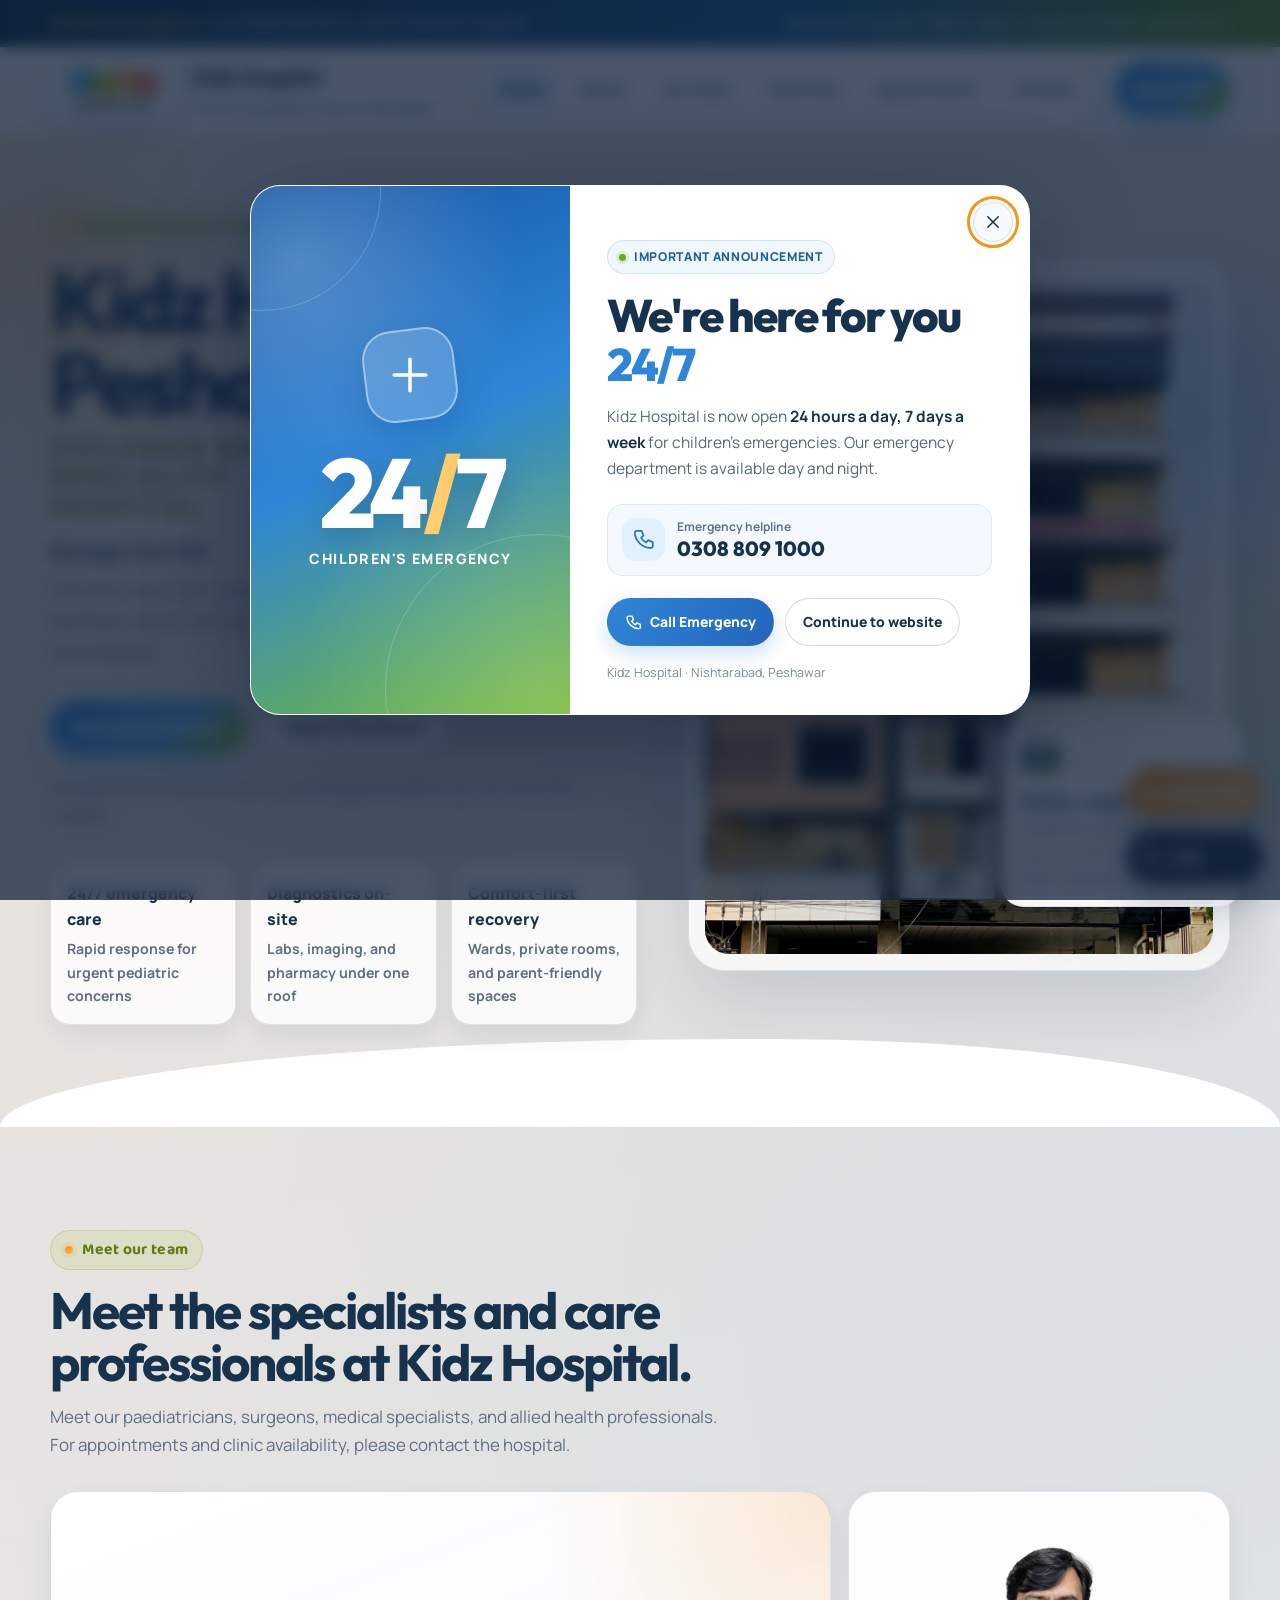
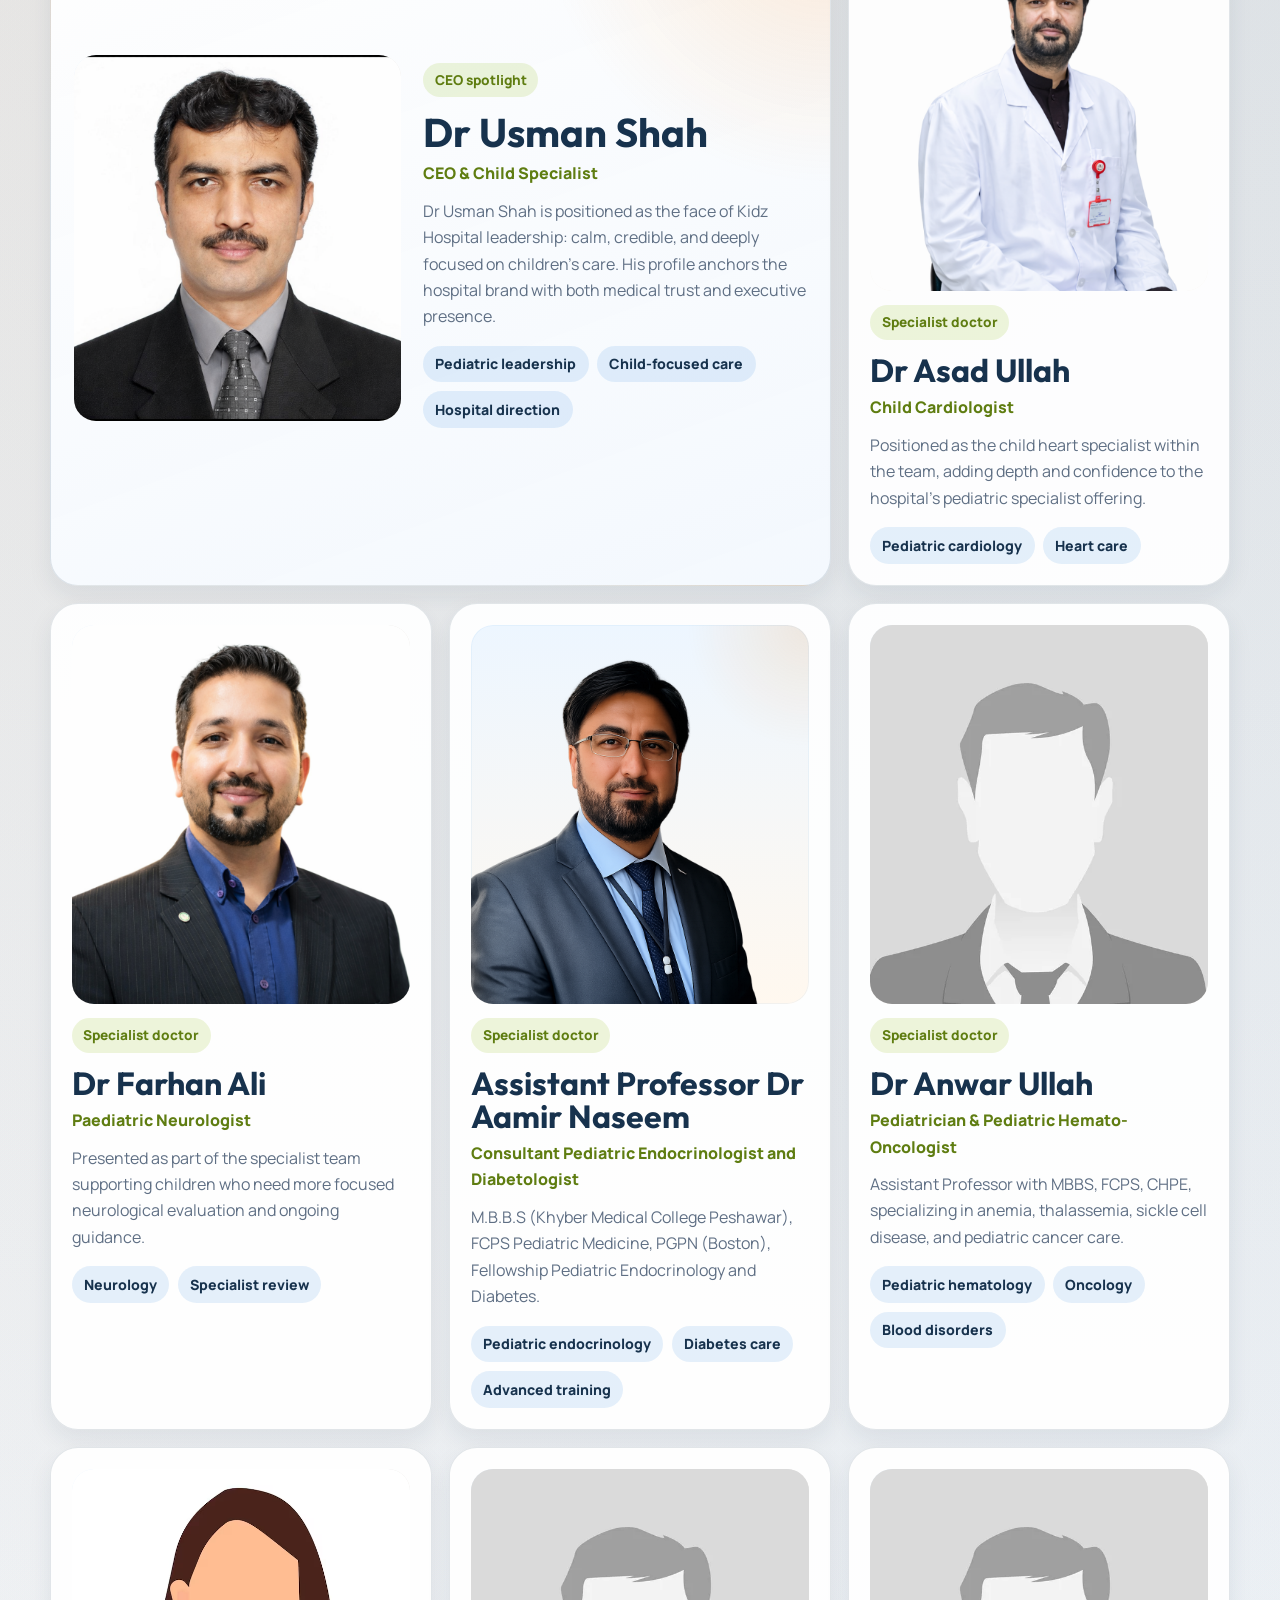
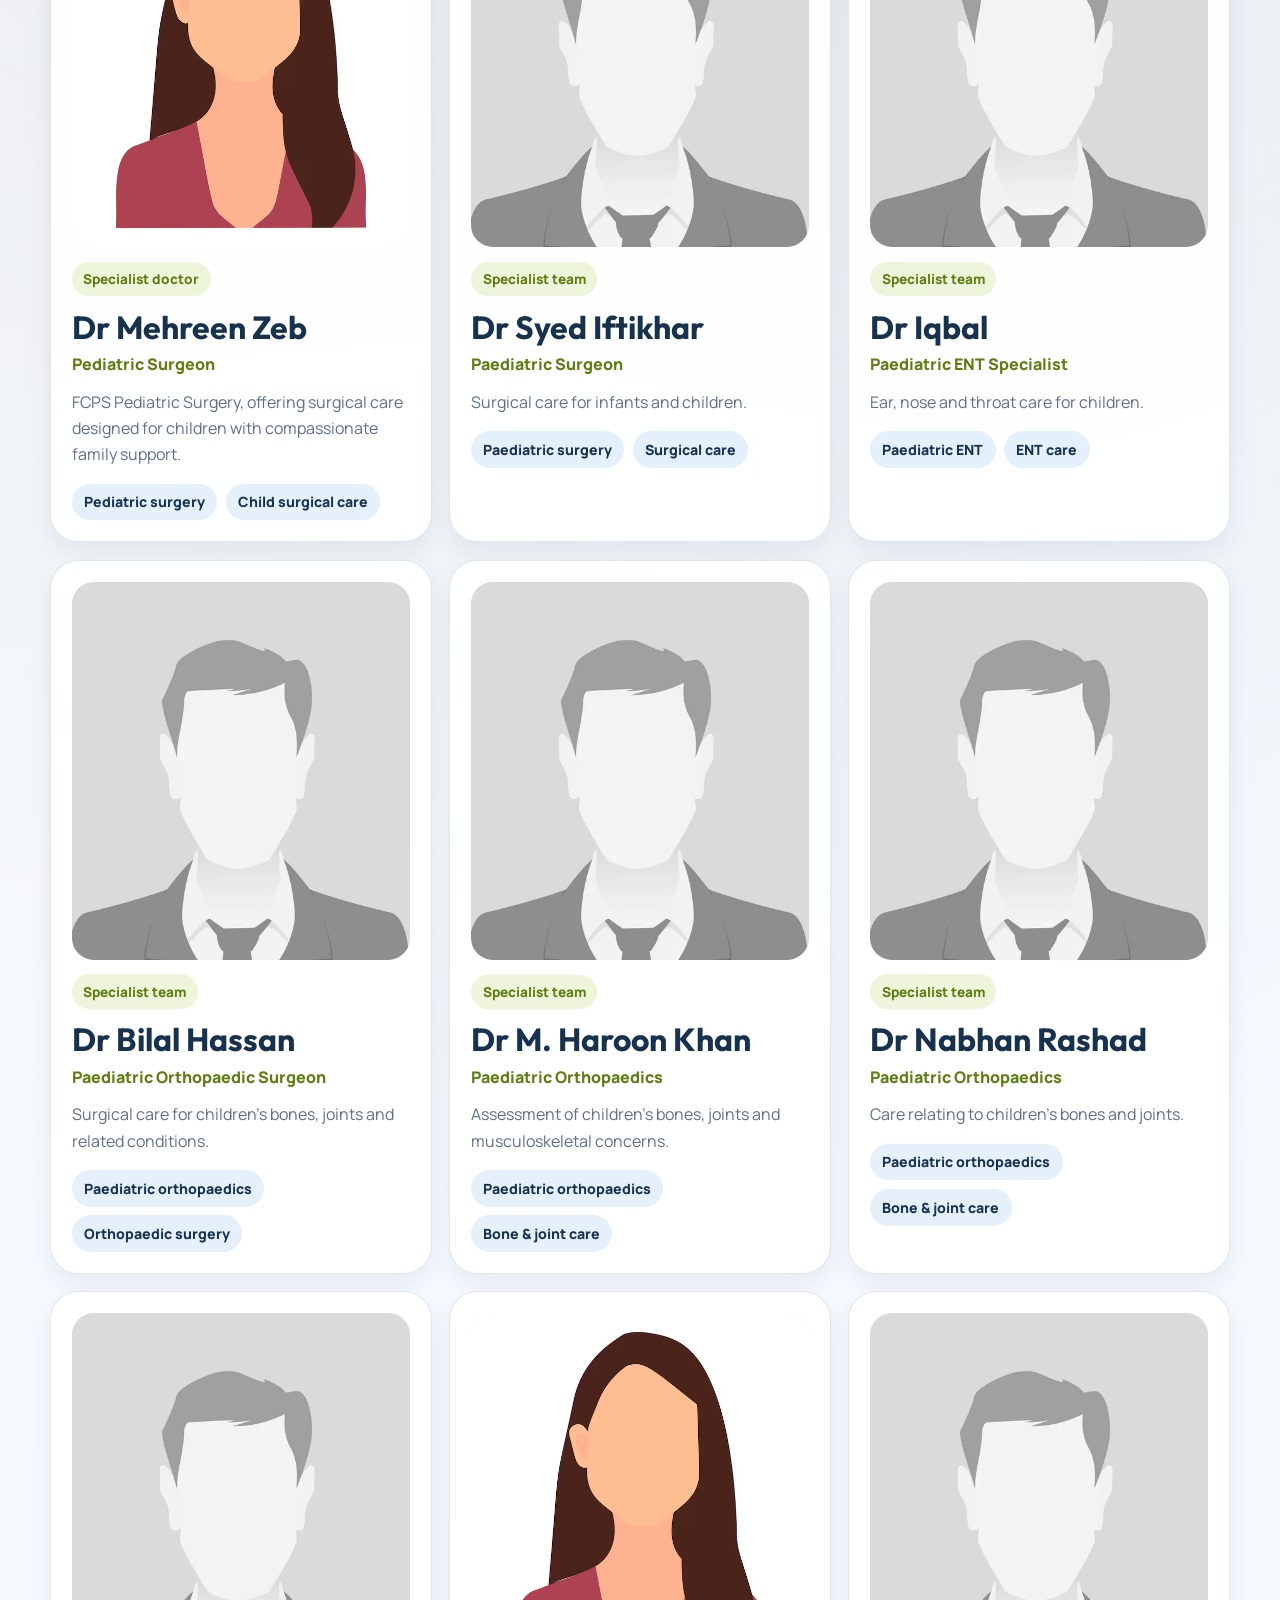
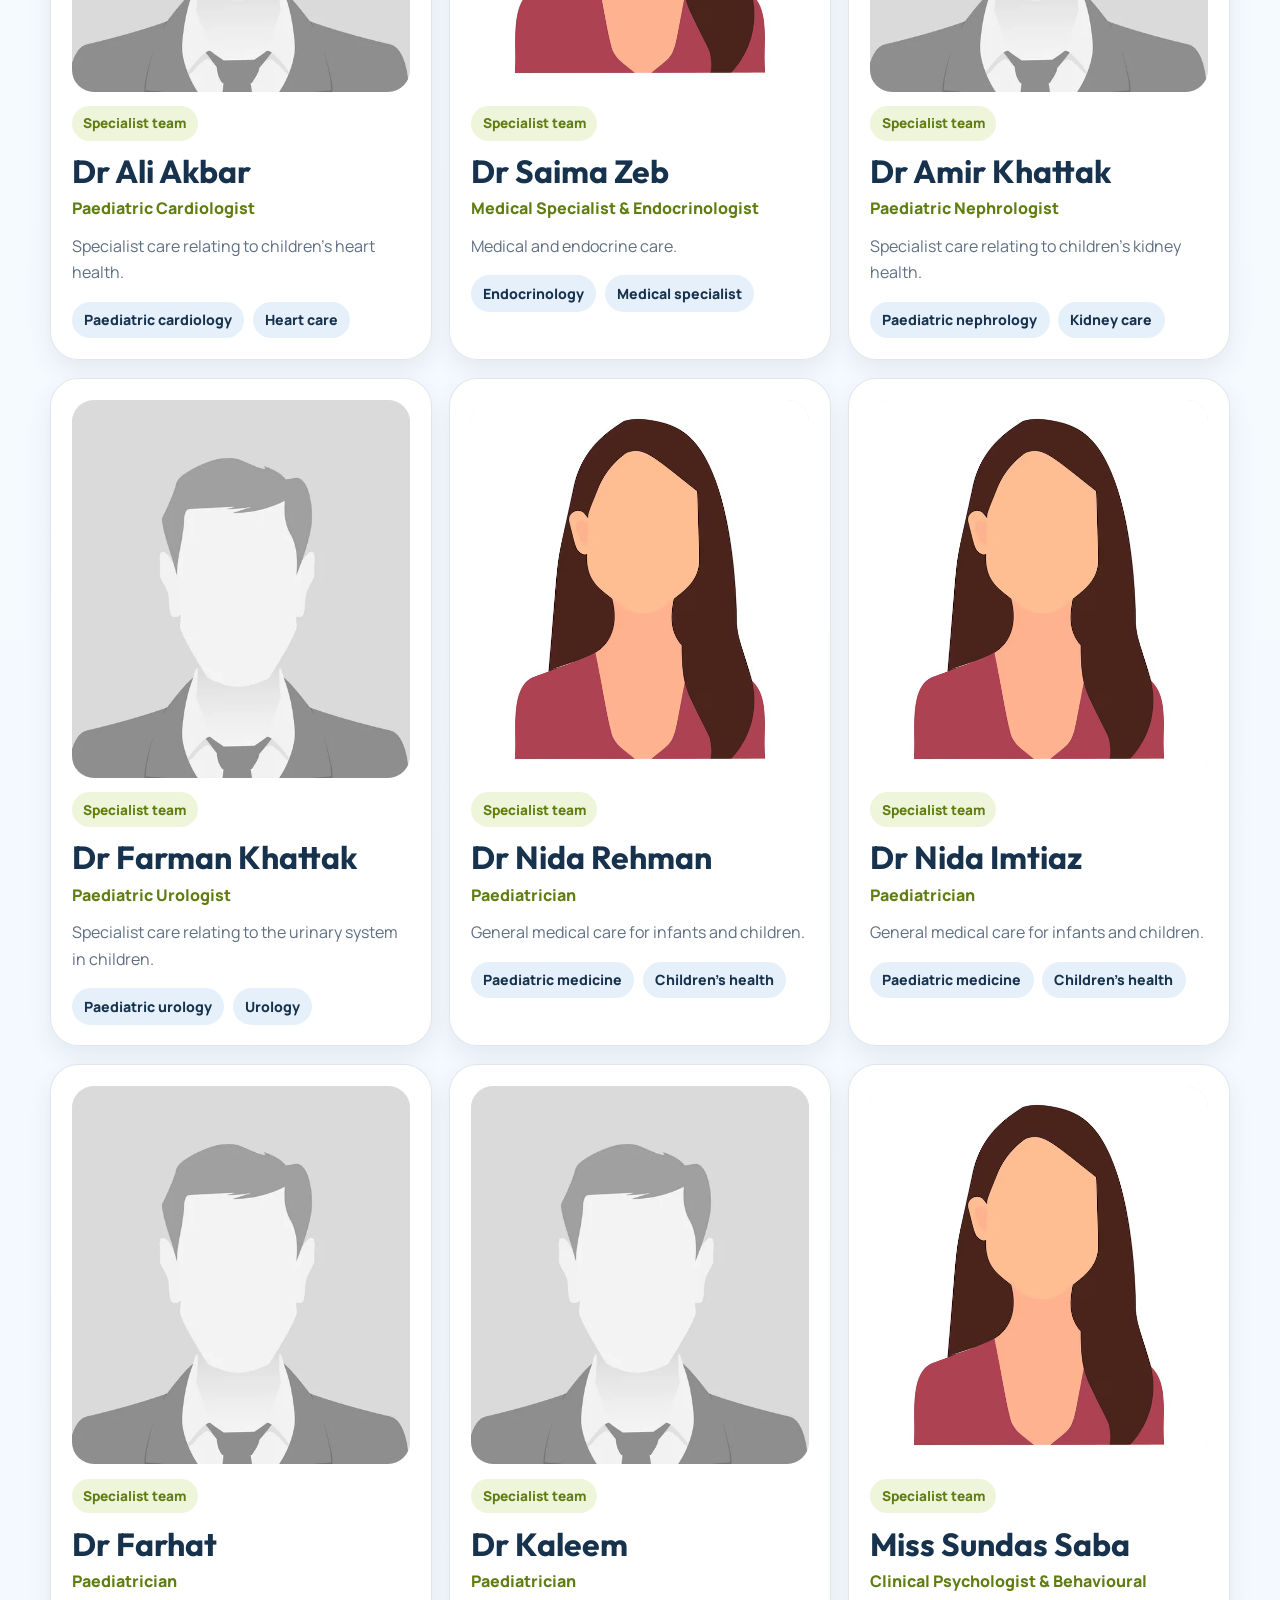
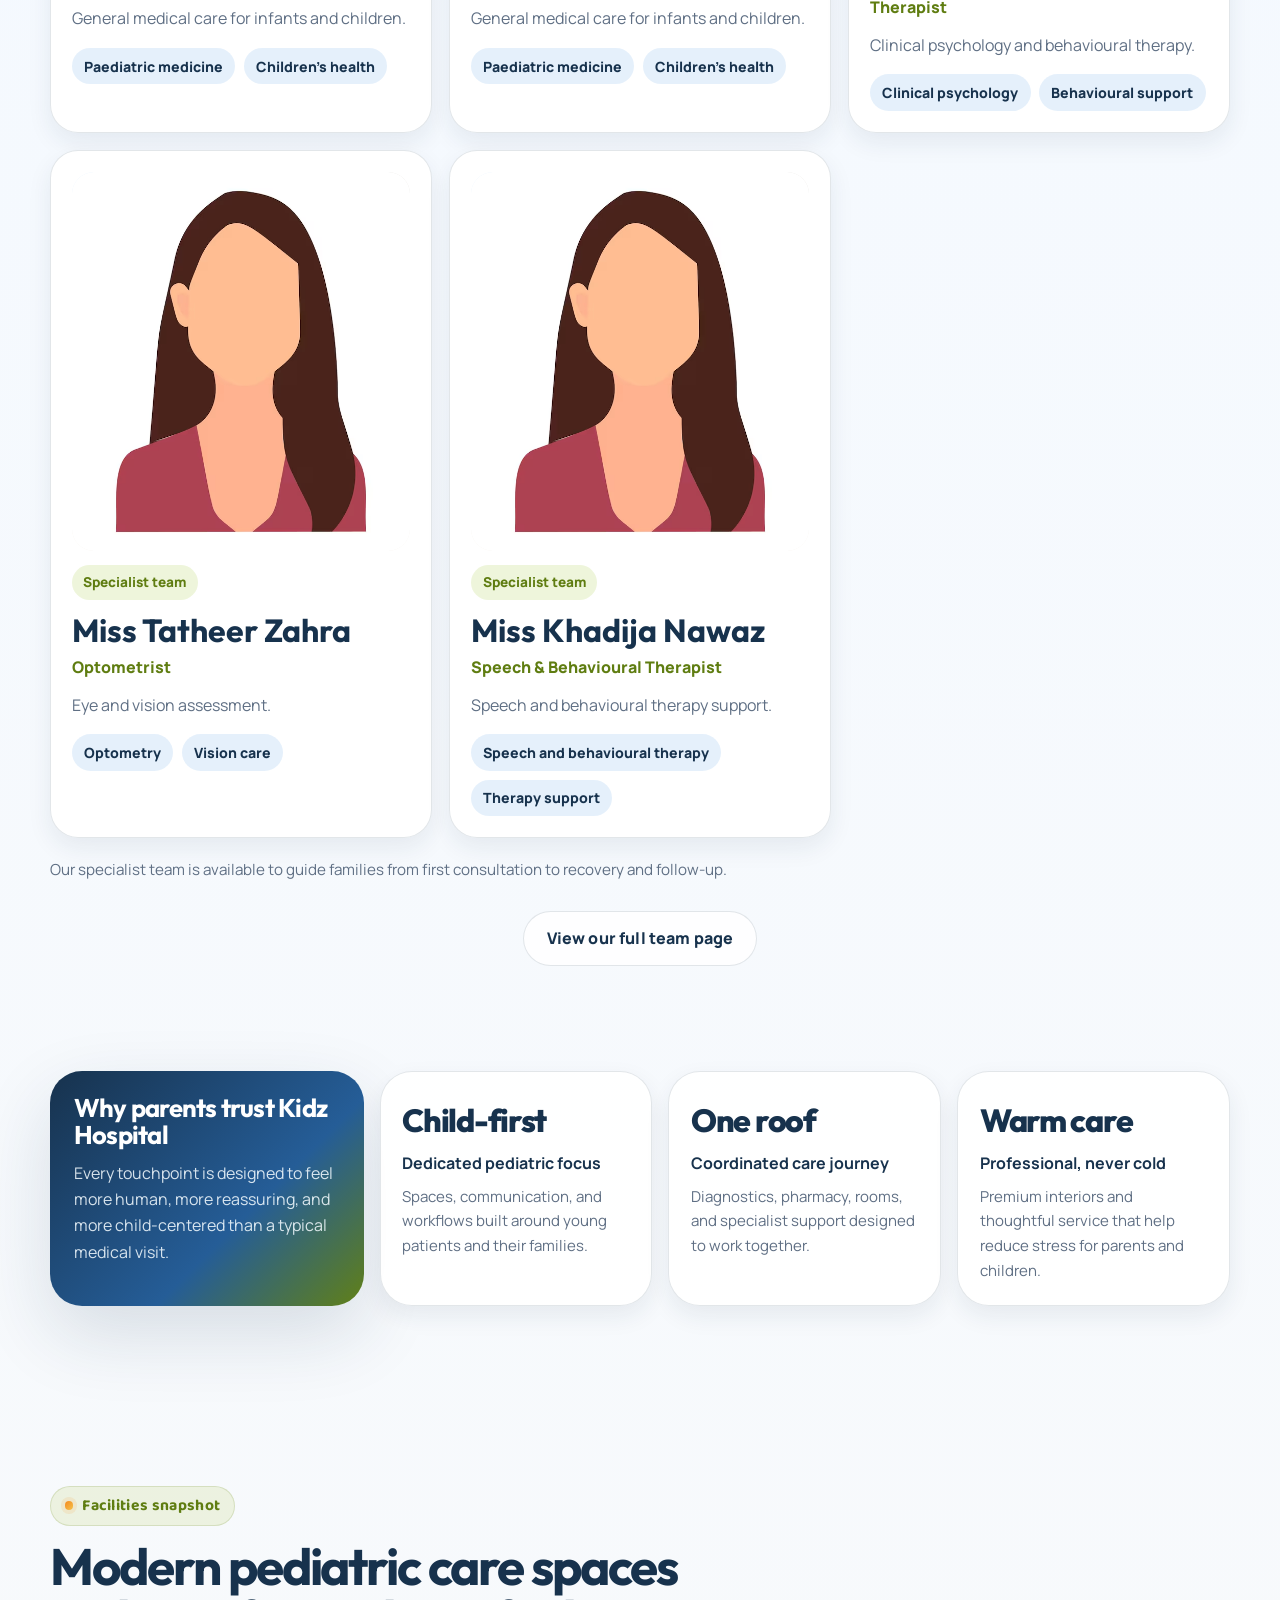
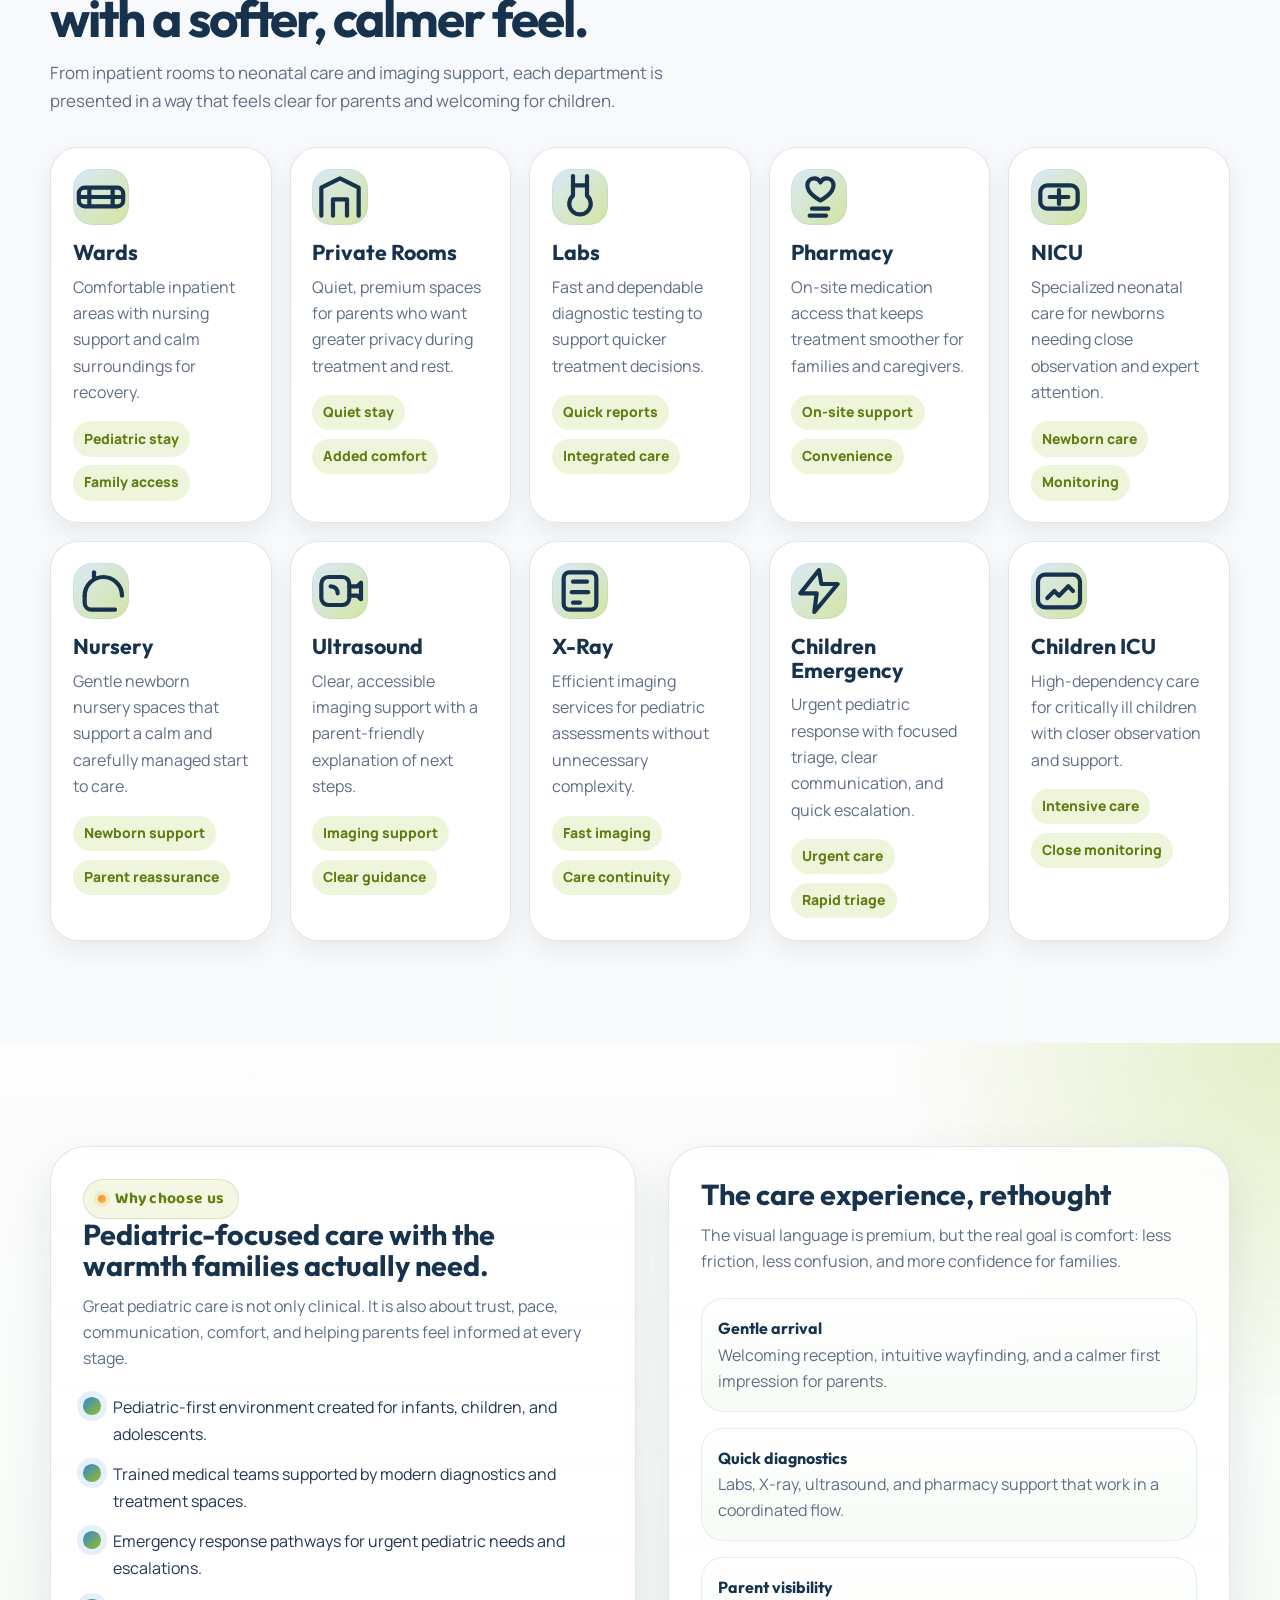
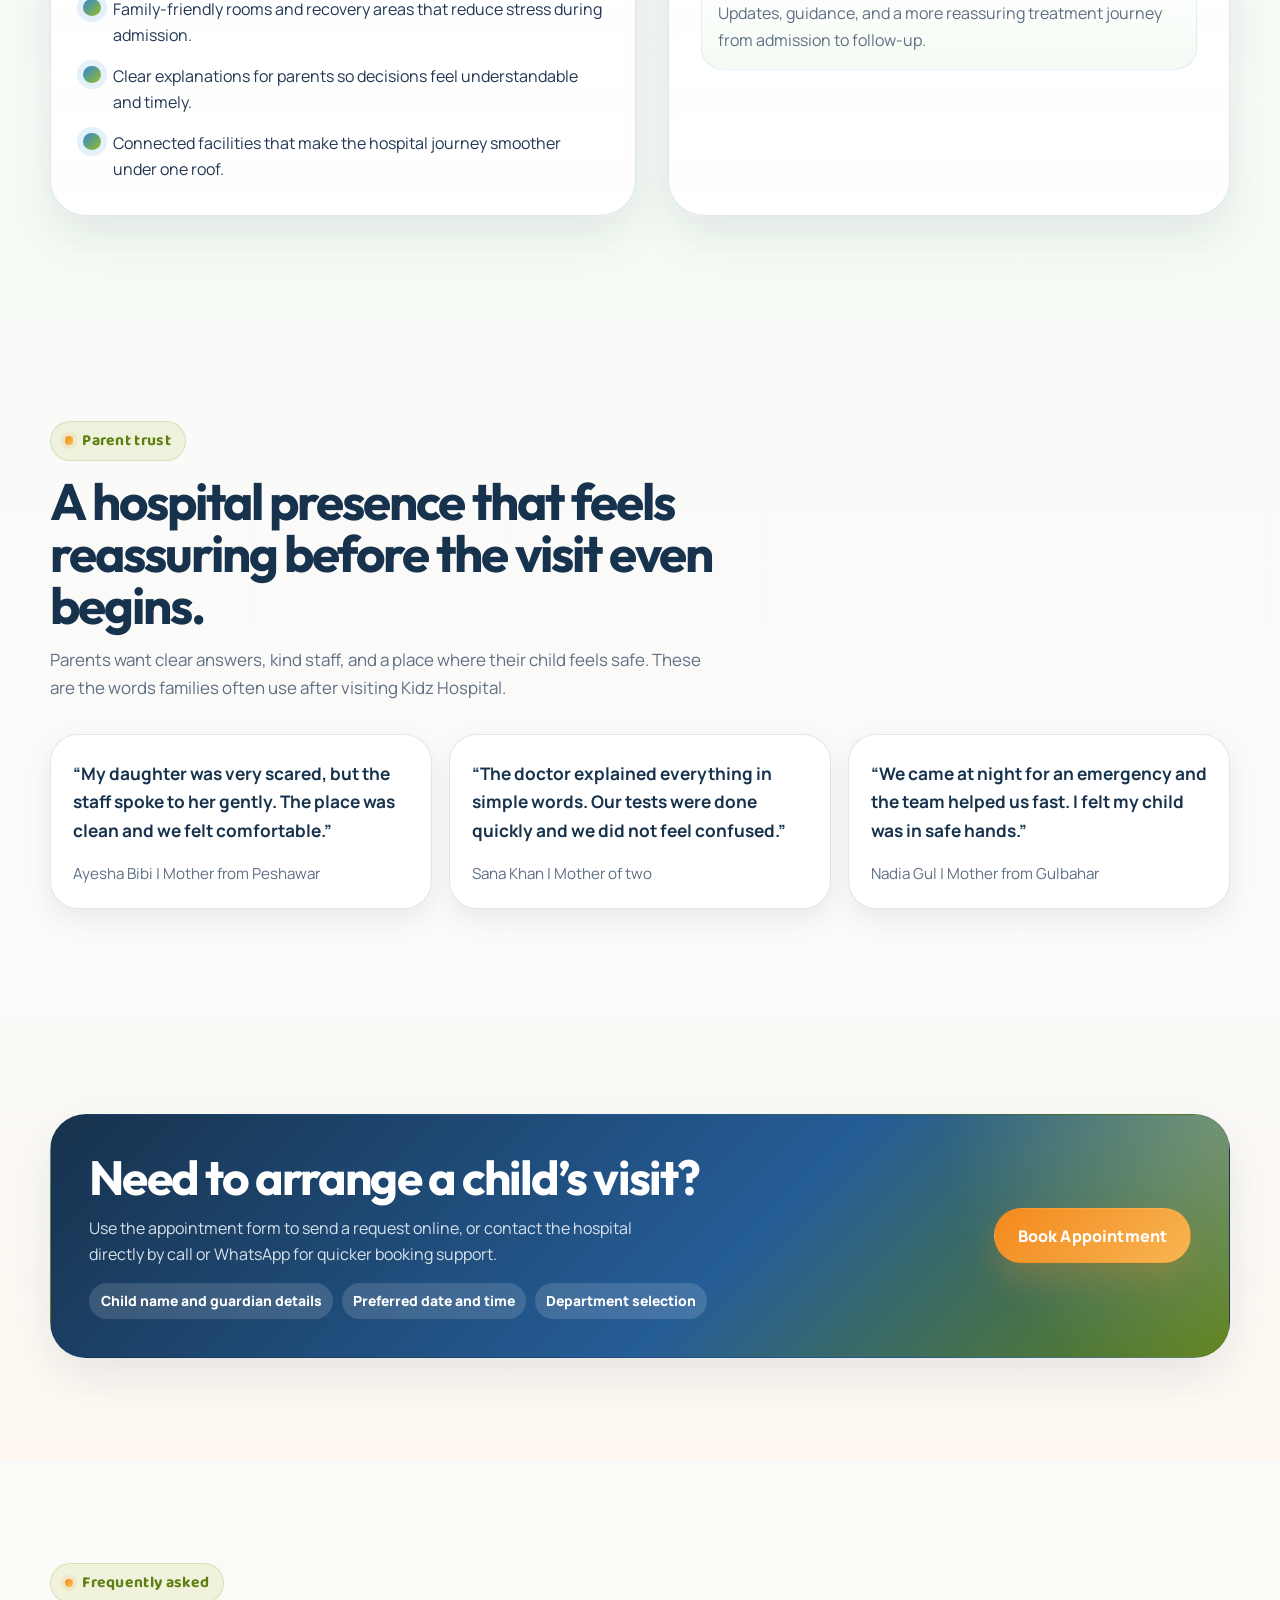
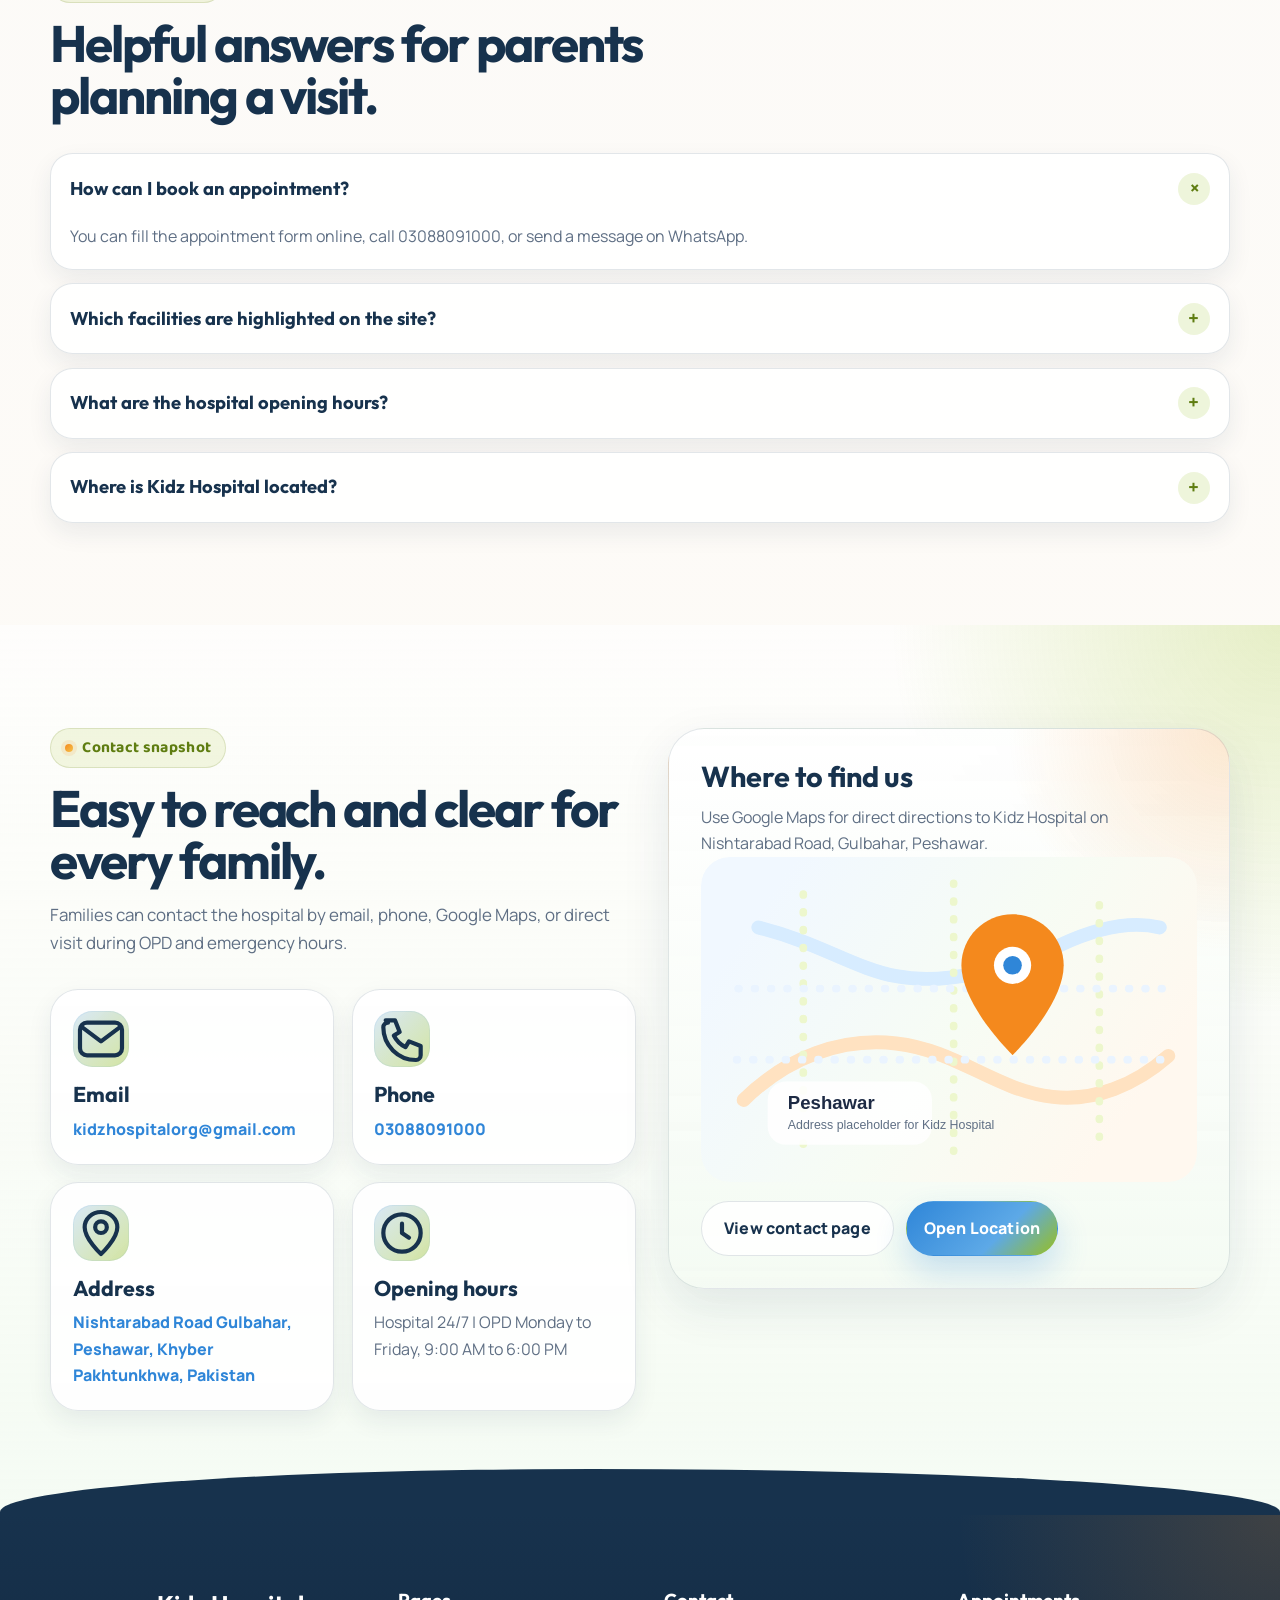
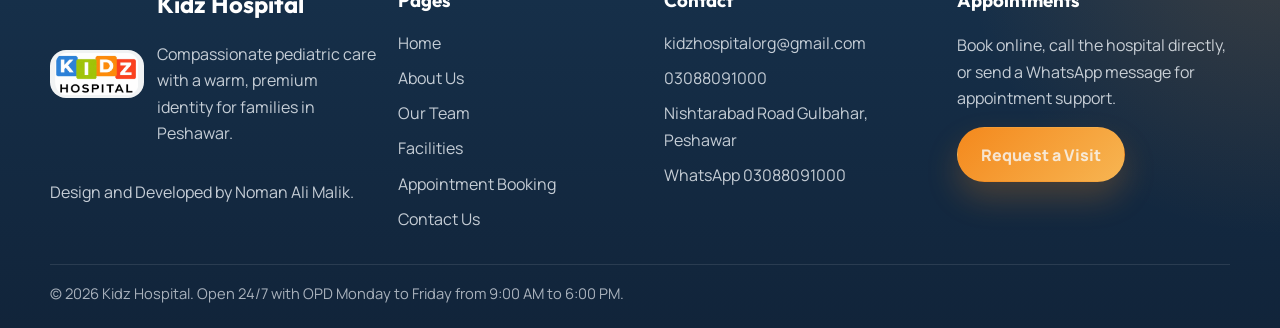
==== commit 2e9d32cc: "styling" ====
--- a/index.html
+++ b/index.html
@@ -349,13 +349,8 @@
 
             <!-- Additional specialists from the supplied hospital team poster; portraits can be added later. -->
             <article class="doctor-card doctor-card--pending-photo reveal">
-              <div class="doctor-photo-wrap doctor-photo-wrap--placeholder" role="img" aria-label="Portrait not added yet">
-                <svg class="doctor-placeholder-icon" viewBox="0 0 96 96" fill="none" aria-hidden="true" focusable="false">
-                    <circle cx="48" cy="48" r="40" fill="#E4F3FF"/>
-                    <circle cx="48" cy="37" r="14" stroke="#2475B5" stroke-width="3.3"/>
-                    <path d="M23 73c2.5-13 11.5-20 25-20s22.5 7 25 20" stroke="#2475B5" stroke-width="3.3" stroke-linecap="round"/>
-                    <path d="M39 55l9 10 9-10" stroke="#15A46C" stroke-width="3" stroke-linecap="round" stroke-linejoin="round"/>
-                  </svg>
+              <div class="doctor-photo-wrap">
+                <img class="doctor-photo" src="images/doctors/Dr-Anwar-Ullah.png" alt="Temporary male team portrait; official photo for Dr Syed Iftikhar pending" loading="lazy">
               </div>
               <div class="doctor-copy">
                 <span class="doctor-badge">Specialist team</span>
@@ -369,13 +364,8 @@
               </div>
             </article>
             <article class="doctor-card doctor-card--pending-photo reveal">
-              <div class="doctor-photo-wrap doctor-photo-wrap--placeholder" role="img" aria-label="Portrait not added yet">
-                <svg class="doctor-placeholder-icon" viewBox="0 0 96 96" fill="none" aria-hidden="true" focusable="false">
-                    <circle cx="48" cy="48" r="40" fill="#E4F3FF"/>
-                    <circle cx="48" cy="37" r="14" stroke="#2475B5" stroke-width="3.3"/>
-                    <path d="M23 73c2.5-13 11.5-20 25-20s22.5 7 25 20" stroke="#2475B5" stroke-width="3.3" stroke-linecap="round"/>
-                    <path d="M39 55l9 10 9-10" stroke="#15A46C" stroke-width="3" stroke-linecap="round" stroke-linejoin="round"/>
-                  </svg>
+              <div class="doctor-photo-wrap">
+                <img class="doctor-photo" src="images/doctors/Dr-Anwar-Ullah.png" alt="Temporary male team portrait; official photo for Dr Iqbal pending" loading="lazy">
               </div>
               <div class="doctor-copy">
                 <span class="doctor-badge">Specialist team</span>
@@ -389,13 +379,8 @@
               </div>
             </article>
             <article class="doctor-card doctor-card--pending-photo reveal">
-              <div class="doctor-photo-wrap doctor-photo-wrap--placeholder" role="img" aria-label="Portrait not added yet">
-                <svg class="doctor-placeholder-icon" viewBox="0 0 96 96" fill="none" aria-hidden="true" focusable="false">
-                    <circle cx="48" cy="48" r="40" fill="#E4F3FF"/>
-                    <circle cx="48" cy="37" r="14" stroke="#2475B5" stroke-width="3.3"/>
-                    <path d="M23 73c2.5-13 11.5-20 25-20s22.5 7 25 20" stroke="#2475B5" stroke-width="3.3" stroke-linecap="round"/>
-                    <path d="M39 55l9 10 9-10" stroke="#15A46C" stroke-width="3" stroke-linecap="round" stroke-linejoin="round"/>
-                  </svg>
+              <div class="doctor-photo-wrap">
+                <img class="doctor-photo" src="images/doctors/Dr-Anwar-Ullah.png" alt="Temporary male team portrait; official photo for Dr Bilal Hassan pending" loading="lazy">
               </div>
               <div class="doctor-copy">
                 <span class="doctor-badge">Specialist team</span>
@@ -409,13 +394,8 @@
               </div>
             </article>
             <article class="doctor-card doctor-card--pending-photo reveal">
-              <div class="doctor-photo-wrap doctor-photo-wrap--placeholder" role="img" aria-label="Portrait not added yet">
-                <svg class="doctor-placeholder-icon" viewBox="0 0 96 96" fill="none" aria-hidden="true" focusable="false">
-                    <circle cx="48" cy="48" r="40" fill="#E4F3FF"/>
-                    <circle cx="48" cy="37" r="14" stroke="#2475B5" stroke-width="3.3"/>
-                    <path d="M23 73c2.5-13 11.5-20 25-20s22.5 7 25 20" stroke="#2475B5" stroke-width="3.3" stroke-linecap="round"/>
-                    <path d="M39 55l9 10 9-10" stroke="#15A46C" stroke-width="3" stroke-linecap="round" stroke-linejoin="round"/>
-                  </svg>
+              <div class="doctor-photo-wrap">
+                <img class="doctor-photo" src="images/doctors/Dr-Anwar-Ullah.png" alt="Temporary male team portrait; official photo for Dr M. Haroon Khan pending" loading="lazy">
               </div>
               <div class="doctor-copy">
                 <span class="doctor-badge">Specialist team</span>
@@ -429,13 +409,8 @@
               </div>
             </article>
             <article class="doctor-card doctor-card--pending-photo reveal">
-              <div class="doctor-photo-wrap doctor-photo-wrap--placeholder" role="img" aria-label="Portrait not added yet">
-                <svg class="doctor-placeholder-icon" viewBox="0 0 96 96" fill="none" aria-hidden="true" focusable="false">
-                    <circle cx="48" cy="48" r="40" fill="#E4F3FF"/>
-                    <circle cx="48" cy="37" r="14" stroke="#2475B5" stroke-width="3.3"/>
-                    <path d="M23 73c2.5-13 11.5-20 25-20s22.5 7 25 20" stroke="#2475B5" stroke-width="3.3" stroke-linecap="round"/>
-                    <path d="M39 55l9 10 9-10" stroke="#15A46C" stroke-width="3" stroke-linecap="round" stroke-linejoin="round"/>
-                  </svg>
+              <div class="doctor-photo-wrap">
+                <img class="doctor-photo" src="images/doctors/Dr-Anwar-Ullah.png" alt="Temporary male team portrait; official photo for Dr Nabhan Rashad pending" loading="lazy">
               </div>
               <div class="doctor-copy">
                 <span class="doctor-badge">Specialist team</span>
@@ -449,13 +424,8 @@
               </div>
             </article>
             <article class="doctor-card doctor-card--pending-photo reveal">
-              <div class="doctor-photo-wrap doctor-photo-wrap--placeholder" role="img" aria-label="Portrait not added yet">
-                <svg class="doctor-placeholder-icon" viewBox="0 0 96 96" fill="none" aria-hidden="true" focusable="false">
-                    <circle cx="48" cy="48" r="40" fill="#E4F3FF"/>
-                    <circle cx="48" cy="37" r="14" stroke="#2475B5" stroke-width="3.3"/>
-                    <path d="M23 73c2.5-13 11.5-20 25-20s22.5 7 25 20" stroke="#2475B5" stroke-width="3.3" stroke-linecap="round"/>
-                    <path d="M39 55l9 10 9-10" stroke="#15A46C" stroke-width="3" stroke-linecap="round" stroke-linejoin="round"/>
-                  </svg>
+              <div class="doctor-photo-wrap">
+                <img class="doctor-photo" src="images/doctors/Dr-Anwar-Ullah.png" alt="Temporary male team portrait; official photo for Dr Ali Akbar pending" loading="lazy">
               </div>
               <div class="doctor-copy">
                 <span class="doctor-badge">Specialist team</span>
@@ -469,13 +439,8 @@
               </div>
             </article>
             <article class="doctor-card doctor-card--pending-photo reveal">
-              <div class="doctor-photo-wrap doctor-photo-wrap--placeholder" role="img" aria-label="Portrait not added yet">
-                <svg class="doctor-placeholder-icon" viewBox="0 0 96 96" fill="none" aria-hidden="true" focusable="false">
-                    <circle cx="48" cy="48" r="40" fill="#E4F3FF"/>
-                    <circle cx="48" cy="37" r="14" stroke="#2475B5" stroke-width="3.3"/>
-                    <path d="M23 73c2.5-13 11.5-20 25-20s22.5 7 25 20" stroke="#2475B5" stroke-width="3.3" stroke-linecap="round"/>
-                    <path d="M39 55l9 10 9-10" stroke="#15A46C" stroke-width="3" stroke-linecap="round" stroke-linejoin="round"/>
-                  </svg>
+              <div class="doctor-photo-wrap">
+                <img class="doctor-photo" src="images/doctors/Dr-Mehreen-Zeb.png" alt="Temporary female team portrait; official photo for Dr Saima Zeb pending" loading="lazy">
               </div>
               <div class="doctor-copy">
                 <span class="doctor-badge">Specialist team</span>
@@ -489,13 +454,8 @@
               </div>
             </article>
             <article class="doctor-card doctor-card--pending-photo reveal">
-              <div class="doctor-photo-wrap doctor-photo-wrap--placeholder" role="img" aria-label="Portrait not added yet">
-                <svg class="doctor-placeholder-icon" viewBox="0 0 96 96" fill="none" aria-hidden="true" focusable="false">
-                    <circle cx="48" cy="48" r="40" fill="#E4F3FF"/>
-                    <circle cx="48" cy="37" r="14" stroke="#2475B5" stroke-width="3.3"/>
-                    <path d="M23 73c2.5-13 11.5-20 25-20s22.5 7 25 20" stroke="#2475B5" stroke-width="3.3" stroke-linecap="round"/>
-                    <path d="M39 55l9 10 9-10" stroke="#15A46C" stroke-width="3" stroke-linecap="round" stroke-linejoin="round"/>
-                  </svg>
+              <div class="doctor-photo-wrap">
+                <img class="doctor-photo" src="images/doctors/Dr-Anwar-Ullah.png" alt="Temporary male team portrait; official photo for Dr Amir Khattak pending" loading="lazy">
               </div>
               <div class="doctor-copy">
                 <span class="doctor-badge">Specialist team</span>
@@ -509,13 +469,8 @@
               </div>
             </article>
             <article class="doctor-card doctor-card--pending-photo reveal">
-              <div class="doctor-photo-wrap doctor-photo-wrap--placeholder" role="img" aria-label="Portrait not added yet">
-                <svg class="doctor-placeholder-icon" viewBox="0 0 96 96" fill="none" aria-hidden="true" focusable="false">
-                    <circle cx="48" cy="48" r="40" fill="#E4F3FF"/>
-                    <circle cx="48" cy="37" r="14" stroke="#2475B5" stroke-width="3.3"/>
-                    <path d="M23 73c2.5-13 11.5-20 25-20s22.5 7 25 20" stroke="#2475B5" stroke-width="3.3" stroke-linecap="round"/>
-                    <path d="M39 55l9 10 9-10" stroke="#15A46C" stroke-width="3" stroke-linecap="round" stroke-linejoin="round"/>
-                  </svg>
+              <div class="doctor-photo-wrap">
+                <img class="doctor-photo" src="images/doctors/Dr-Anwar-Ullah.png" alt="Temporary male team portrait; official photo for Dr Farman Khattak pending" loading="lazy">
               </div>
               <div class="doctor-copy">
                 <span class="doctor-badge">Specialist team</span>
@@ -529,13 +484,8 @@
               </div>
             </article>
             <article class="doctor-card doctor-card--pending-photo reveal">
-              <div class="doctor-photo-wrap doctor-photo-wrap--placeholder" role="img" aria-label="Portrait not added yet">
-                <svg class="doctor-placeholder-icon" viewBox="0 0 96 96" fill="none" aria-hidden="true" focusable="false">
-                    <circle cx="48" cy="48" r="40" fill="#E4F3FF"/>
-                    <circle cx="48" cy="37" r="14" stroke="#2475B5" stroke-width="3.3"/>
-                    <path d="M23 73c2.5-13 11.5-20 25-20s22.5 7 25 20" stroke="#2475B5" stroke-width="3.3" stroke-linecap="round"/>
-                    <path d="M39 55l9 10 9-10" stroke="#15A46C" stroke-width="3" stroke-linecap="round" stroke-linejoin="round"/>
-                  </svg>
+              <div class="doctor-photo-wrap">
+                <img class="doctor-photo" src="images/doctors/Dr-Mehreen-Zeb.png" alt="Temporary female team portrait; official photo for Dr Nida Rehman pending" loading="lazy">
               </div>
               <div class="doctor-copy">
                 <span class="doctor-badge">Specialist team</span>
@@ -549,13 +499,8 @@
               </div>
             </article>
             <article class="doctor-card doctor-card--pending-photo reveal">
-              <div class="doctor-photo-wrap doctor-photo-wrap--placeholder" role="img" aria-label="Portrait not added yet">
-                <svg class="doctor-placeholder-icon" viewBox="0 0 96 96" fill="none" aria-hidden="true" focusable="false">
-                    <circle cx="48" cy="48" r="40" fill="#E4F3FF"/>
-                    <circle cx="48" cy="37" r="14" stroke="#2475B5" stroke-width="3.3"/>
-                    <path d="M23 73c2.5-13 11.5-20 25-20s22.5 7 25 20" stroke="#2475B5" stroke-width="3.3" stroke-linecap="round"/>
-                    <path d="M39 55l9 10 9-10" stroke="#15A46C" stroke-width="3" stroke-linecap="round" stroke-linejoin="round"/>
-                  </svg>
+              <div class="doctor-photo-wrap">
+                <img class="doctor-photo" src="images/doctors/Dr-Mehreen-Zeb.png" alt="Temporary female team portrait; official photo for Dr Nida Imtiaz pending" loading="lazy">
               </div>
               <div class="doctor-copy">
                 <span class="doctor-badge">Specialist team</span>
@@ -569,13 +514,8 @@
               </div>
             </article>
             <article class="doctor-card doctor-card--pending-photo reveal">
-              <div class="doctor-photo-wrap doctor-photo-wrap--placeholder" role="img" aria-label="Portrait not added yet">
-                <svg class="doctor-placeholder-icon" viewBox="0 0 96 96" fill="none" aria-hidden="true" focusable="false">
-                    <circle cx="48" cy="48" r="40" fill="#E4F3FF"/>
-                    <circle cx="48" cy="37" r="14" stroke="#2475B5" stroke-width="3.3"/>
-                    <path d="M23 73c2.5-13 11.5-20 25-20s22.5 7 25 20" stroke="#2475B5" stroke-width="3.3" stroke-linecap="round"/>
-                    <path d="M39 55l9 10 9-10" stroke="#15A46C" stroke-width="3" stroke-linecap="round" stroke-linejoin="round"/>
-                  </svg>
+              <div class="doctor-photo-wrap">
+                <img class="doctor-photo" src="images/doctors/Dr-Anwar-Ullah.png" alt="Temporary male team portrait; official photo for Dr Farhat pending" loading="lazy">
               </div>
               <div class="doctor-copy">
                 <span class="doctor-badge">Specialist team</span>
@@ -589,13 +529,8 @@
               </div>
             </article>
             <article class="doctor-card doctor-card--pending-photo reveal">
-              <div class="doctor-photo-wrap doctor-photo-wrap--placeholder" role="img" aria-label="Portrait not added yet">
-                <svg class="doctor-placeholder-icon" viewBox="0 0 96 96" fill="none" aria-hidden="true" focusable="false">
-                    <circle cx="48" cy="48" r="40" fill="#E4F3FF"/>
-                    <circle cx="48" cy="37" r="14" stroke="#2475B5" stroke-width="3.3"/>
-                    <path d="M23 73c2.5-13 11.5-20 25-20s22.5 7 25 20" stroke="#2475B5" stroke-width="3.3" stroke-linecap="round"/>
-                    <path d="M39 55l9 10 9-10" stroke="#15A46C" stroke-width="3" stroke-linecap="round" stroke-linejoin="round"/>
-                  </svg>
+              <div class="doctor-photo-wrap">
+                <img class="doctor-photo" src="images/doctors/Dr-Anwar-Ullah.png" alt="Temporary male team portrait; official photo for Dr Kaleem pending" loading="lazy">
               </div>
               <div class="doctor-copy">
                 <span class="doctor-badge">Specialist team</span>
@@ -609,13 +544,8 @@
               </div>
             </article>
             <article class="doctor-card doctor-card--pending-photo reveal">
-              <div class="doctor-photo-wrap doctor-photo-wrap--placeholder" role="img" aria-label="Portrait not added yet">
-                <svg class="doctor-placeholder-icon" viewBox="0 0 96 96" fill="none" aria-hidden="true" focusable="false">
-                    <circle cx="48" cy="48" r="40" fill="#E4F3FF"/>
-                    <circle cx="48" cy="37" r="14" stroke="#2475B5" stroke-width="3.3"/>
-                    <path d="M23 73c2.5-13 11.5-20 25-20s22.5 7 25 20" stroke="#2475B5" stroke-width="3.3" stroke-linecap="round"/>
-                    <path d="M39 55l9 10 9-10" stroke="#15A46C" stroke-width="3" stroke-linecap="round" stroke-linejoin="round"/>
-                  </svg>
+              <div class="doctor-photo-wrap">
+                <img class="doctor-photo" src="images/doctors/Dr-Mehreen-Zeb.png" alt="Temporary female team portrait; official photo for Miss Sundas Saba pending" loading="lazy">
               </div>
               <div class="doctor-copy">
                 <span class="doctor-badge">Specialist team</span>
@@ -629,13 +559,8 @@
               </div>
             </article>
             <article class="doctor-card doctor-card--pending-photo reveal">
-              <div class="doctor-photo-wrap doctor-photo-wrap--placeholder" role="img" aria-label="Portrait not added yet">
-                <svg class="doctor-placeholder-icon" viewBox="0 0 96 96" fill="none" aria-hidden="true" focusable="false">
-                    <circle cx="48" cy="48" r="40" fill="#E4F3FF"/>
-                    <circle cx="48" cy="37" r="14" stroke="#2475B5" stroke-width="3.3"/>
-                    <path d="M23 73c2.5-13 11.5-20 25-20s22.5 7 25 20" stroke="#2475B5" stroke-width="3.3" stroke-linecap="round"/>
-                    <path d="M39 55l9 10 9-10" stroke="#15A46C" stroke-width="3" stroke-linecap="round" stroke-linejoin="round"/>
-                  </svg>
+              <div class="doctor-photo-wrap">
+                <img class="doctor-photo" src="images/doctors/Dr-Mehreen-Zeb.png" alt="Temporary female team portrait; official photo for Miss Tatheer Zahra pending" loading="lazy">
               </div>
               <div class="doctor-copy">
                 <span class="doctor-badge">Specialist team</span>
@@ -649,13 +574,8 @@
               </div>
             </article>
             <article class="doctor-card doctor-card--pending-photo reveal">
-              <div class="doctor-photo-wrap doctor-photo-wrap--placeholder" role="img" aria-label="Portrait not added yet">
-                <svg class="doctor-placeholder-icon" viewBox="0 0 96 96" fill="none" aria-hidden="true" focusable="false">
-                    <circle cx="48" cy="48" r="40" fill="#E4F3FF"/>
-                    <circle cx="48" cy="37" r="14" stroke="#2475B5" stroke-width="3.3"/>
-                    <path d="M23 73c2.5-13 11.5-20 25-20s22.5 7 25 20" stroke="#2475B5" stroke-width="3.3" stroke-linecap="round"/>
-                    <path d="M39 55l9 10 9-10" stroke="#15A46C" stroke-width="3" stroke-linecap="round" stroke-linejoin="round"/>
-                  </svg>
+              <div class="doctor-photo-wrap">
+                <img class="doctor-photo" src="images/doctors/Dr-Mehreen-Zeb.png" alt="Temporary female team portrait; official photo for Miss Khadija Nawaz pending" loading="lazy">
               </div>
               <div class="doctor-copy">
                 <span class="doctor-badge">Specialist team</span>
--- a/css/styles.css
+++ b/css/styles.css
@@ -2125,3 +2125,395 @@
     transform: none;
   }
 }
+
+/* First-visit 24/7 children's emergency announcement */
+body.kh-emergency-open {
+  overflow: hidden;
+}
+
+.kh-emergency-overlay {
+  position: fixed;
+  inset: 0;
+  z-index: 2000;
+  display: flex;
+  align-items: center;
+  justify-content: center;
+  padding: max(1rem, env(safe-area-inset-top, 0px)) 1rem max(1rem, env(safe-area-inset-bottom, 0px));
+  overflow-y: auto;
+  background: rgba(12, 29, 53, 0.74);
+  -webkit-backdrop-filter: blur(8px);
+  backdrop-filter: blur(8px);
+  animation: kh-emergency-fade 250ms ease-out both;
+}
+
+.kh-emergency-dialog {
+  position: relative;
+  display: grid;
+  grid-template-columns: minmax(210px, 0.82fr) minmax(0, 1.18fr);
+  width: min(100%, 780px);
+  margin: auto;
+  overflow: hidden;
+  border: 1px solid rgba(255, 255, 255, 0.65);
+  border-radius: 30px;
+  background: #fff;
+  box-shadow: 0 28px 100px rgba(4, 17, 39, 0.38);
+  animation: kh-emergency-rise 350ms cubic-bezier(0.2, 0.8, 0.25, 1) both;
+}
+
+.kh-emergency-close {
+  position: absolute;
+  z-index: 2;
+  top: 16px;
+  right: 16px;
+  display: grid;
+  place-items: center;
+  width: 40px;
+  height: 40px;
+  padding: 0;
+  border: 1px solid rgba(23, 50, 77, 0.12);
+  border-radius: 50%;
+  background: #f6f9fd;
+  color: #17324d;
+  transition: background 0.2s ease, transform 0.2s ease;
+}
+
+.kh-emergency-close:hover {
+  background: #e8f2ff;
+  transform: rotate(90deg);
+}
+
+.kh-emergency-close svg {
+  width: 18px;
+  height: 18px;
+}
+
+.kh-emergency-visual {
+  position: relative;
+  display: flex;
+  flex-direction: column;
+  align-items: center;
+  justify-content: center;
+  min-height: 425px;
+  overflow: hidden;
+  padding: 34px 20px;
+  background: linear-gradient(155deg, #1253a1 0%, #2f86d8 48%, #72b82d 100%);
+  color: #fff;
+  isolation: isolate;
+}
+
+.kh-emergency-visual::before {
+  content: "";
+  position: absolute;
+  inset: 0;
+  z-index: -1;
+  background: radial-gradient(circle at 15% 15%, rgba(255,255,255,.24), transparent 42%),
+    radial-gradient(circle at 90% 95%, rgba(255,255,255,.18), transparent 42%);
+}
+
+.kh-emergency-visual__circle {
+  position: absolute;
+  width: 240px;
+  height: 240px;
+  border: 1px solid rgba(255, 255, 255, 0.2);
+  border-radius: 50%;
+}
+
+.kh-emergency-visual__circle--one {
+  top: -115px;
+  left: -110px;
+}
+
+.kh-emergency-visual__circle--two {
+  right: -125px;
+  bottom: -130px;
+  width: 310px;
+  height: 310px;
+}
+
+.kh-emergency-visual__symbol {
+  display: grid;
+  place-items: center;
+  width: 92px;
+  height: 92px;
+  border: 2px solid rgba(255,255,255,.42);
+  border-radius: 29px;
+  background: rgba(255,255,255,.17);
+  box-shadow: 0 15px 35px rgba(2, 40, 94, 0.18);
+  transform: rotate(-7deg);
+}
+
+.kh-emergency-visual__symbol svg {
+  width: 50px;
+  height: 50px;
+  transform: rotate(7deg);
+}
+
+.kh-emergency-visual__clock {
+  margin-top: 22px;
+  font-family: "Outfit", sans-serif;
+  font-size: clamp(4.5rem, 8vw, 6.1rem);
+  line-height: 1;
+  font-weight: 800;
+  letter-spacing: -.065em;
+  text-shadow: 0 9px 30px rgba(4, 29, 78, 0.2);
+}
+
+.kh-emergency-visual__clock span {
+  padding-inline: 1px;
+  color: #ffcf6f;
+}
+
+.kh-emergency-visual__caption {
+  margin-top: 7px;
+  font-size: .89rem;
+  font-weight: 800;
+  letter-spacing: .10em;
+  text-transform: uppercase;
+  text-align: center;
+}
+
+.kh-emergency-content {
+  align-self: center;
+  padding: 54px 37px 30px;
+}
+
+.kh-emergency-kicker {
+  display: inline-flex;
+  align-items: center;
+  gap: 8px;
+  padding: 6px 11px;
+  border: 1px solid rgba(47,134,216,.16);
+  border-radius: 99px;
+  background: #eff7ff;
+  color: #205f9b;
+  font-size: .76rem;
+  font-weight: 800;
+  letter-spacing: .055em;
+  text-transform: uppercase;
+}
+
+.kh-emergency-kicker span {
+  width: 7px;
+  height: 7px;
+  border-radius: 50%;
+  background: #70a916;
+  box-shadow: 0 0 0 3px rgba(112,169,22,.15);
+}
+
+.kh-emergency-content h2 {
+  margin: 17px 0 13px;
+  font-family: "Outfit", sans-serif;
+  font-size: clamp(2rem, 4vw, 2.85rem);
+  line-height: 1.08;
+  font-weight: 800;
+  letter-spacing: -.045em;
+  color: #17324d;
+}
+
+.kh-emergency-content h2 em {
+  color: #2f86d8;
+  font-style: normal;
+}
+
+.kh-emergency-content > p:not(.kh-emergency-footnote) {
+  margin: 0;
+  color: #53677d;
+  font-size: .97rem;
+  line-height: 1.7;
+}
+
+.kh-emergency-content p strong {
+  color: #17324d;
+}
+
+.kh-emergency-contact {
+  display: flex;
+  align-items: center;
+  gap: 12px;
+  margin-top: 22px;
+  padding: 12px 14px;
+  border: 1px solid rgba(47, 134, 216, 0.13);
+  border-radius: 16px;
+  background: #f4f9ff;
+}
+
+.kh-emergency-contact__icon {
+  display: grid;
+  place-items: center;
+  flex: 0 0 43px;
+  height: 43px;
+  border-radius: 14px;
+  background: #e2f1ff;
+  color: #2475bd;
+}
+
+.kh-emergency-contact__icon svg {
+  width: 23px;
+  height: 23px;
+}
+
+.kh-emergency-contact small {
+  display: block;
+  color: #60738a;
+  font-size: .75rem;
+  font-weight: 700;
+}
+
+.kh-emergency-contact a {
+  display: block;
+  color: #17324d;
+  font-family: "Outfit", sans-serif;
+  font-size: 1.28rem;
+  font-weight: 800;
+  line-height: 1.3;
+}
+
+.kh-emergency-actions {
+  display: flex;
+  flex-wrap: wrap;
+  gap: 11px;
+  margin-top: 22px;
+}
+
+.kh-emergency-call,
+.kh-emergency-continue {
+  display: inline-flex;
+  align-items: center;
+  justify-content: center;
+  gap: 8px;
+  min-height: 48px;
+  padding: 12px 17px;
+  border-radius: 999px;
+  font-size: .87rem;
+  font-weight: 800;
+  line-height: 1.2;
+  text-align: center;
+}
+
+.kh-emergency-call {
+  border: 1px solid transparent;
+  background: linear-gradient(125deg, #2f86d8, #2365ba);
+  color: #fff;
+  box-shadow: 0 8px 20px rgba(47, 134, 216, .24);
+}
+
+.kh-emergency-call svg {
+  width: 17px;
+  height: 17px;
+}
+
+.kh-emergency-continue {
+  border: 1px solid rgba(23, 50, 77, .18);
+  background: #fff;
+  color: #17324d;
+}
+
+.kh-emergency-call:hover {
+  background: #195c9c;
+}
+
+.kh-emergency-continue:hover {
+  background: #f3f8fc;
+}
+
+.kh-emergency-close:focus-visible,
+.kh-emergency-call:focus-visible,
+.kh-emergency-continue:focus-visible,
+.kh-emergency-contact a:focus-visible {
+  outline: 3px solid #ee981c;
+  outline-offset: 3px;
+}
+
+.kh-emergency-footnote {
+  margin: 17px 0 0;
+  font-size: .78rem;
+  color: #788a9a;
+}
+
+@keyframes kh-emergency-fade {
+  from { opacity: 0; }
+  to { opacity: 1; }
+}
+
+@keyframes kh-emergency-rise {
+  from { opacity: 0; transform: translateY(18px) scale(.98); }
+  to { opacity: 1; transform: translateY(0) scale(1); }
+}
+
+@media (max-width: 650px) {
+  .kh-emergency-dialog {
+    grid-template-columns: 1fr;
+    max-width: 430px;
+    border-radius: 24px;
+  }
+
+  .kh-emergency-visual {
+    min-height: 180px;
+    padding: 20px;
+  }
+
+  .kh-emergency-visual__symbol {
+    width: 58px;
+    height: 58px;
+    border-radius: 19px;
+  }
+
+  .kh-emergency-visual__symbol svg {
+    width: 33px;
+    height: 33px;
+  }
+
+  .kh-emergency-visual__clock {
+    margin-top: 8px;
+    font-size: 3.5rem;
+  }
+
+  .kh-emergency-visual__caption {
+    margin-top: 3px;
+    font-size: .71rem;
+  }
+
+  .kh-emergency-content {
+    padding: 24px 25px 26px;
+  }
+
+  .kh-emergency-content h2 {
+    margin-top: 12px;
+    font-size: 2.1rem;
+  }
+
+  .kh-emergency-actions {
+    gap: 9px;
+  }
+}
+
+@media (max-width: 400px) {
+  .kh-emergency-visual {
+    min-height: 134px;
+    padding: 12px;
+  }
+
+  .kh-emergency-visual__symbol {
+    display: none;
+  }
+
+  .kh-emergency-content {
+    padding: 20px 20px 24px;
+  }
+
+  .kh-emergency-content h2 {
+    font-size: 1.8rem;
+  }
+
+  .kh-emergency-call,
+  .kh-emergency-continue {
+    flex: 1 1 100%;
+  }
+}
+
+@media (prefers-reduced-motion: reduce) {
+  .kh-emergency-overlay,
+  .kh-emergency-dialog {
+    animation: none;
+  }
+}
